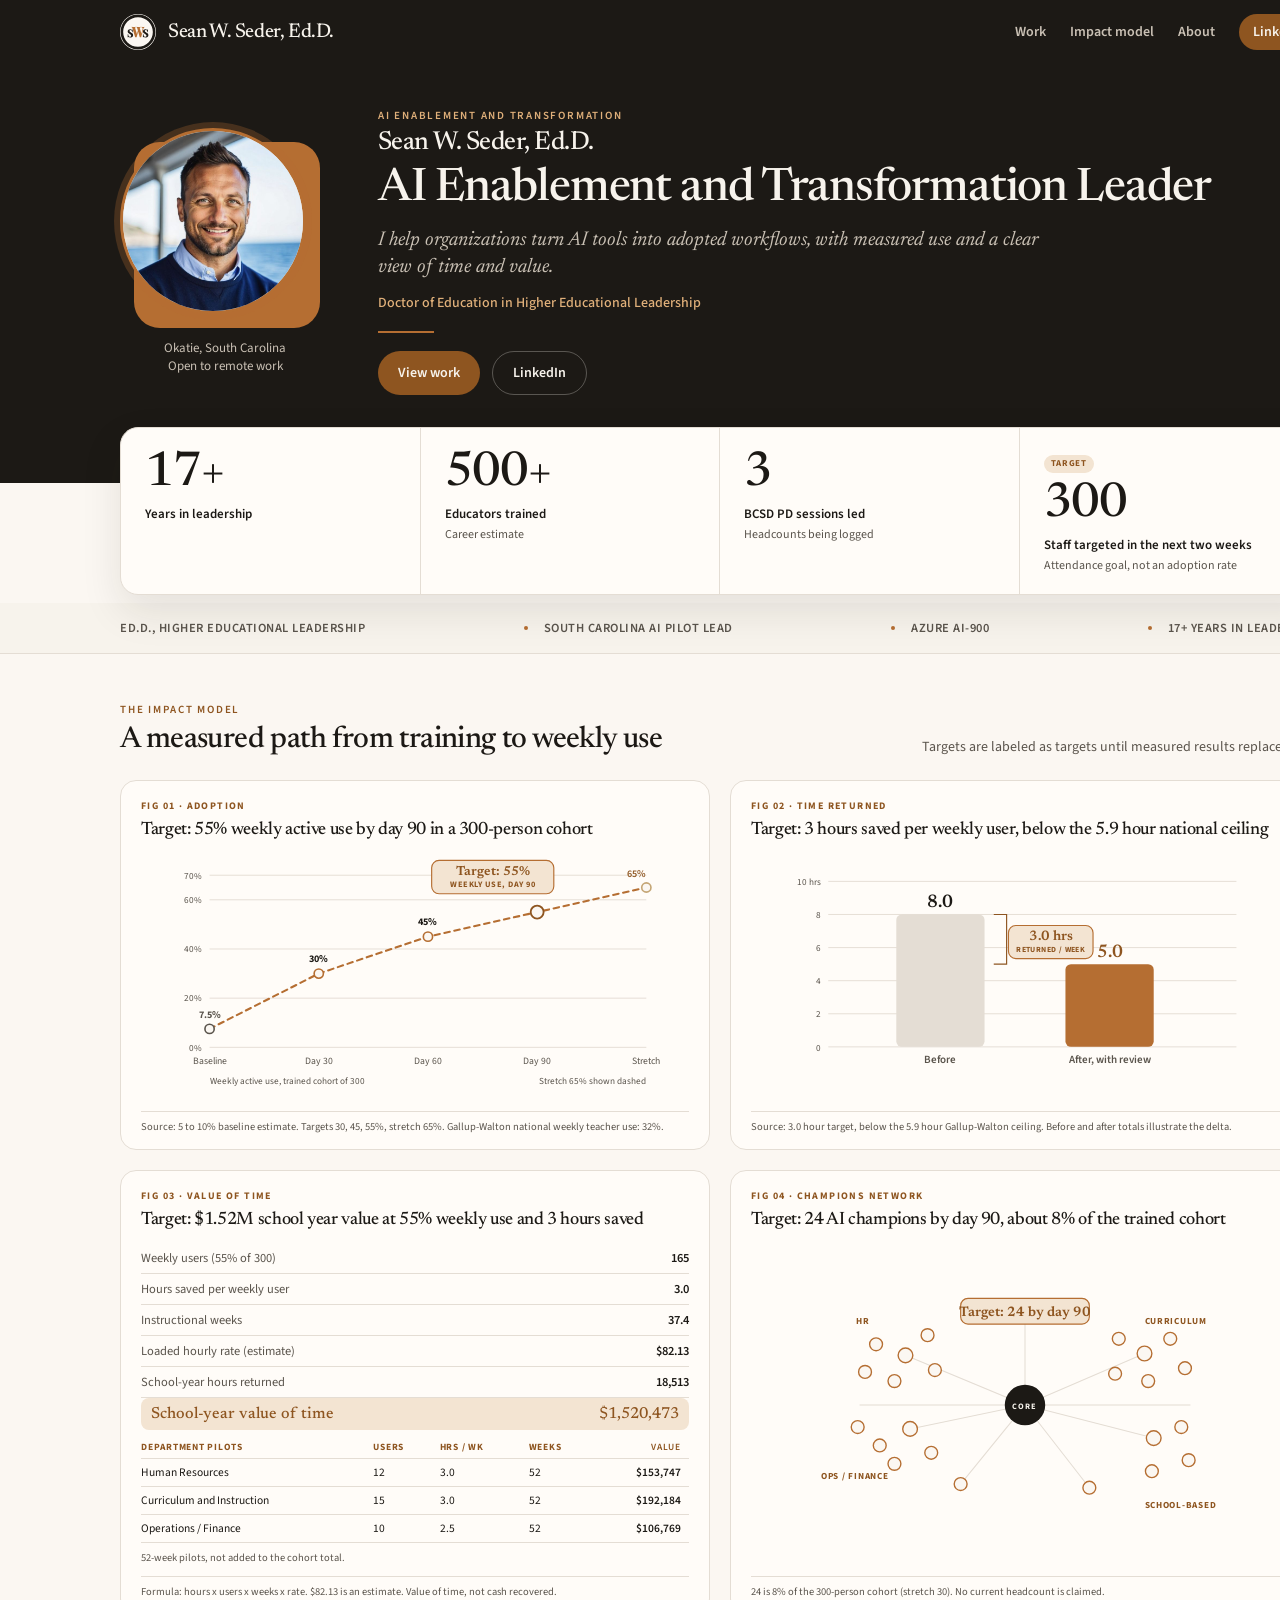
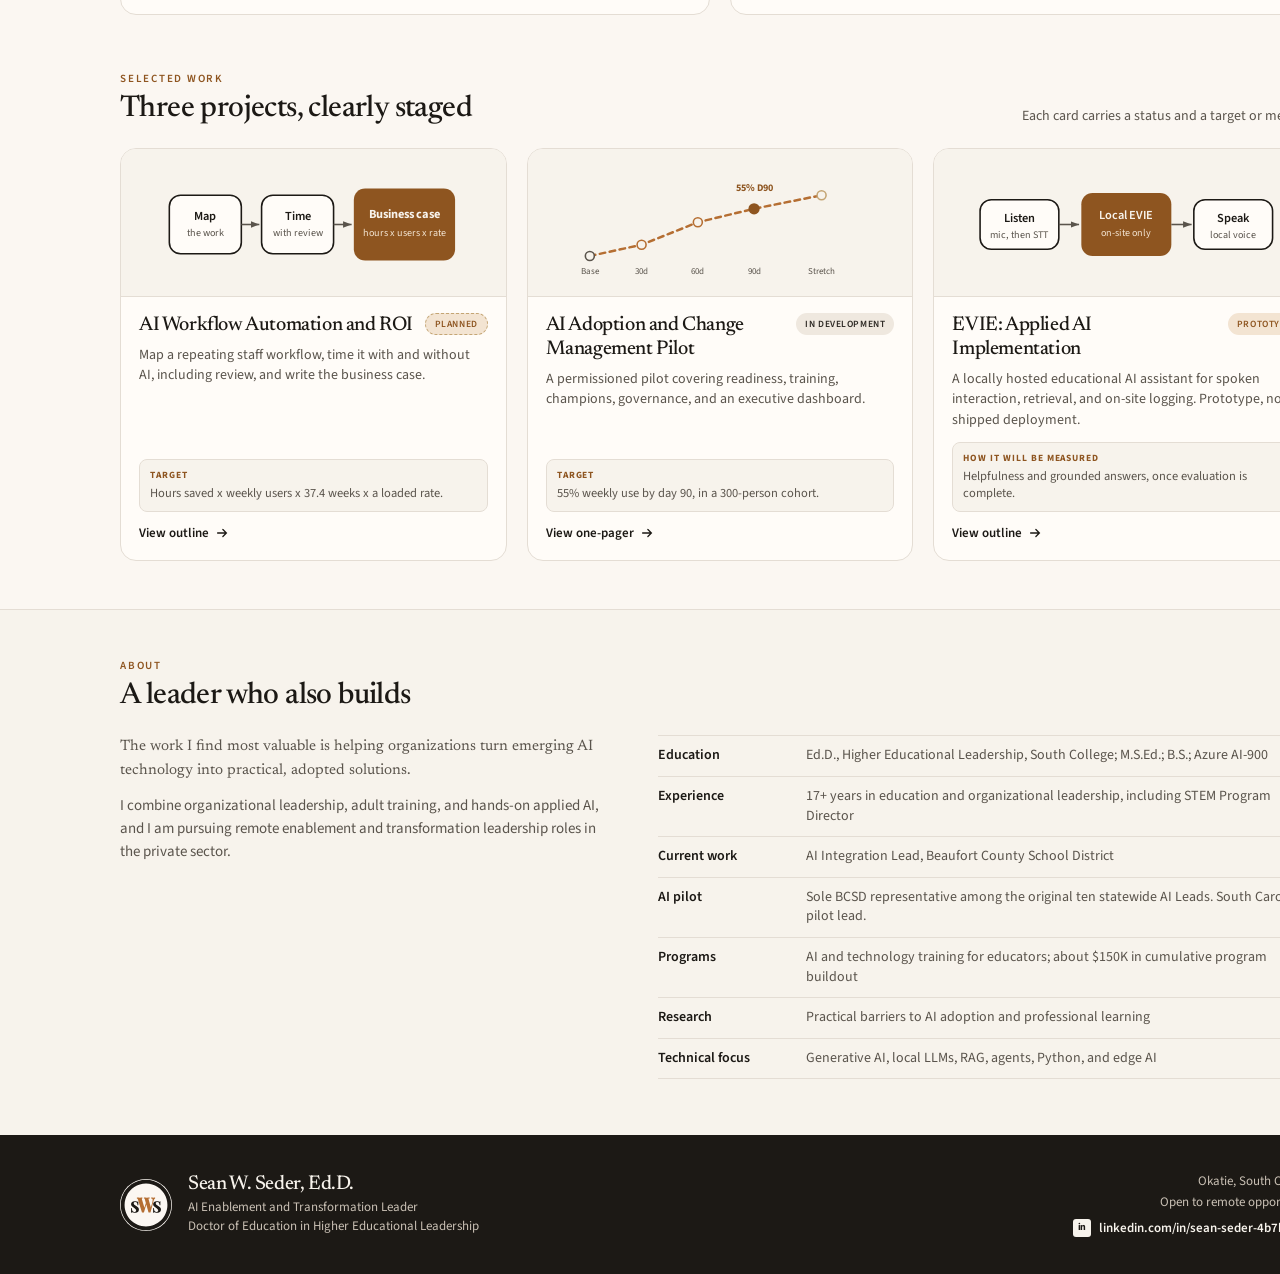
==== index.html @ a7c363ea "Portfolio preview" ====
<!DOCTYPE html>
<html lang="en">
<head>
<meta charset="utf-8">
<meta name="viewport" content="width=device-width, initial-scale=1">
<title>Sean W. Seder, Ed.D. | AI Enablement and Transformation Leader</title>
<link rel="preconnect" href="https://fonts.googleapis.com">
<link rel="preconnect" href="https://fonts.gstatic.com" crossorigin>
<link rel="stylesheet" href="https://fonts.googleapis.com/css2?family=Newsreader:ital,opsz,wght@0,6..72,200..800;1,6..72,200..800&family=Source+Sans+3:ital,wght@0,200..900;1,200..900&display=swap">
<link rel="icon" href="[data-uri]" type="image/svg+xml">
<link rel="icon" href="[data-uri]" sizes="32x32">
<link rel="apple-touch-icon" href="[data-uri]">
<style>
/* Concept B v6 shared styles. Palette locked after color audit. No em dashes in any copy. */
:root {
  --charcoal: #1C1915;
  --charcoal-800: #2C2823;
  --stone-600: #5A544C;
  --stone-400: #8A8176; /* decorative only; not for text */
  --stone-200: #E4DDD4;
  --stone-100: #EFE8DF;
  --stone-on-dark: #C9C0B4;
  --offwhite: #F7F3EC;
  --paper: #FBF7F2;
  --cream: #FFFCF8;
  --copper: #B56E32; /* accent only: rules, chart marks, fills without text */
  --copper-dark: #8E5520; /* copper text on light; button fill */
  --copper-deep: #7A481C; /* button hover, AA with off-white */
  --copper-light: #E0B07A; /* copper text on charcoal */
  --copper-soft: #F3E4D2;
  --copper-line: #C4A574; /* borders and strokes only */
  --focus: #8E5520;
  --shadow: 0 16px 40px rgba(28, 25, 21, 0.10);
  --shadow-soft: 0 8px 24px rgba(28, 25, 21, 0.06);
}
* { box-sizing: border-box; margin: 0; padding: 0; }
html { scroll-behavior: smooth; }
html, body { background: var(--paper); color: var(--charcoal); font-family: "Source Sans 3", sans-serif; }
a { color: inherit; text-decoration: none; }
a:focus-visible, button:focus-visible { outline: 2px solid var(--focus); outline-offset: 3px; }
img { display: block; max-width: 100%; }
button { font: inherit; background: none; border: 0; cursor: pointer; color: inherit; }
.skip { position: absolute; left: 16px; top: -40px; background: var(--charcoal); color: var(--paper); padding: 8px 12px; z-index: 20; }
.skip:focus { top: 8px; }

/* Signet mark: Interlock SWS with a copper W. Never SS. */
.mark {
  width: 36px; height: 36px; border-radius: 50%;
  background: var(--charcoal); color: var(--paper);
  display: inline-flex; align-items: center; justify-content: center;
  flex-shrink: 0;
  overflow: hidden;
}
.mark svg { width: 100%; height: 100%; display: block; }
.mark.lg { width: 52px; height: 52px; }
.mark.sm { width: 26px; height: 26px; }
.mark.invert { background: var(--paper); color: var(--charcoal); }

.wrap { width: 1200px; margin: 0 auto; }
.site-header {
  height: 64px; display: flex; align-items: center;
  background: var(--charcoal); color: var(--offwhite);
}
.site-header .wrap { display: flex; align-items: center; justify-content: space-between; }
.brand { display: flex; align-items: center; gap: 12px; }
.brand-name { font-family: Newsreader, serif; font-weight: 500; font-size: 20px; letter-spacing: -0.02em; line-height: 1; }
nav { display: flex; gap: 24px; align-items: center; font-size: 14px; font-weight: 600; color: var(--stone-on-dark); }
nav a:hover { color: var(--offwhite); }
nav a.nav-cta {
  background: var(--copper-dark); color: var(--offwhite);
  height: 36px; padding: 0 14px; border-radius: 999px;
  display: inline-flex; align-items: center;
}
nav a.nav-cta:hover { background: var(--copper-deep); color: var(--offwhite); }

.btn {
  display: inline-flex; align-items: center; justify-content: center;
  height: 44px; padding: 0 20px; border-radius: 999px;
  font-size: 14px; font-weight: 600;
}
.btn-primary { background: var(--copper-dark); color: var(--offwhite); }
.btn-primary:hover { background: var(--copper-deep); }
.btn-ghost { background: transparent; color: var(--offwhite); border: 1px solid rgba(247, 243, 236, 0.28); }
.btn-ghost-dark { background: transparent; color: var(--charcoal); border: 1px solid var(--stone-200); }

.tag {
  display: inline-flex; align-items: center; height: 22px; padding: 0 9px;
  border-radius: 100px; font-size: 9.5px; font-weight: 600;
  letter-spacing: 0.06em; text-transform: uppercase; white-space: nowrap; flex-shrink: 0;
}
.tag-proto { background: var(--copper-soft); color: var(--copper-dark); }
.tag-dev { background: var(--stone-100); color: var(--charcoal-800); }
.tag-planned { background: var(--copper-soft); color: var(--copper-dark); border: 1px dashed var(--copper-line); }

.kicker {
  font-size: 11px; letter-spacing: 0.16em; text-transform: uppercase;
  color: var(--copper-dark); font-weight: 600; margin-bottom: 6px;
}
.kicker.on-dark { color: var(--copper-light); }
h1, h2, .serif { font-family: Newsreader, serif; font-weight: 500; letter-spacing: -0.025em; }
.section-title { font-size: 30px; letter-spacing: -0.02em; line-height: 1.15; }
.section-head { display: flex; justify-content: space-between; align-items: flex-end; gap: 24px; margin-bottom: 22px; }
.section-note { font-size: 14px; color: var(--stone-600); max-width: 460px; line-height: 1.45; text-align: right; }

/* Hero */
.hero {
  background: var(--charcoal); color: var(--offwhite);
  padding: 44px 0 88px; position: relative;
}
.hero .wrap { display: grid; grid-template-columns: 210px 1fr; gap: 48px; align-items: center; }
.photo-wrap { position: relative; width: 200px; height: 200px; }
.photo-accent {
  position: absolute; width: 186px; height: 186px; border-radius: 26px;
  background: var(--copper); top: 14px; left: 14px; z-index: 0;
}
.photo {
  position: relative; z-index: 1; width: 186px; height: 186px; border-radius: 50%;
  overflow: hidden; border: 3px solid var(--copper);
  box-shadow: 0 0 0 6px rgba(181, 110, 50, 0.28);
  background: var(--stone-100);
}
.photo img { width: 100%; height: 100%; object-fit: cover; object-position: center 18%; }
.loc { font-size: 13px; color: var(--stone-on-dark); text-align: center; line-height: 1.35; margin-top: 12px; }
.hero-name { font-family: Newsreader, serif; font-weight: 500; font-size: 26px; letter-spacing: -0.02em; line-height: 1.1; margin-bottom: 8px; }
.hero h1 { font-size: 46px; line-height: 1.04; margin-bottom: 14px; font-variation-settings: "opsz" 48; color: var(--offwhite); }
.subline {
  font-family: Newsreader, serif; font-style: italic; font-weight: 400;
  font-size: 20px; line-height: 1.35; color: var(--stone-on-dark); max-width: 680px;
}
.degree { font-size: 14px; color: var(--copper-light); margin-top: 12px; font-weight: 500; }
.rule { width: 56px; height: 2px; background: var(--copper); margin: 18px 0 18px; }
.actions { display: flex; gap: 12px; flex-wrap: wrap; }

/* Metrics band */
.metrics-band { position: relative; z-index: 2; margin-top: -56px; padding-bottom: 8px; }
.metrics-card {
  background: var(--cream);
  border: 1px solid var(--stone-200);
  border-radius: 18px;
  box-shadow: var(--shadow);
  display: grid;
  grid-template-columns: repeat(4, 1fr);
  overflow: hidden;
}
.kpi {
  padding: 22px 24px 20px;
  border-right: 1px solid var(--stone-200);
  min-height: 132px;
}
.kpi:last-child { border-right: 0; }
.kpi-value {
  font-family: Newsreader, serif;
  font-weight: 500;
  font-size: 48px;
  letter-spacing: -0.03em;
  line-height: 1;
  color: var(--charcoal);
  font-variant-numeric: tabular-nums;
  font-feature-settings: "tnum";
}
.kpi-value .unit { font-size: 24px; letter-spacing: -0.02em; }
.kpi-label { font-size: 13px; font-weight: 600; line-height: 1.3; margin-top: 8px; color: var(--charcoal); }
.kpi-sub { font-size: 12px; color: var(--stone-600); line-height: 1.35; margin-top: 4px; }
.kpi-flag {
  display: inline-flex; align-items: center; height: 18px; padding: 0 7px;
  border-radius: 100px; font-size: 9px; font-weight: 700; letter-spacing: 0.08em;
  text-transform: uppercase; background: var(--copper-soft); color: var(--copper-dark);
  margin-bottom: 8px;
}

/* Credibility strip */
.creds {
  border-bottom: 1px solid var(--stone-200);
  background: var(--offwhite);
}
.creds .wrap {
  display: flex; align-items: center; justify-content: space-between;
  padding: 16px 0; gap: 16px;
}
.cred-item {
  font-size: 12.5px; font-weight: 600; letter-spacing: 0.04em;
  text-transform: uppercase; color: var(--stone-600);
  display: flex; align-items: center; gap: 16px;
}
.cred-item + .cred-item::before {
  content: ""; width: 4px; height: 4px; border-radius: 50%; background: var(--copper);
  display: inline-block;
}

/* Impact exhibits */
section.impact { padding: 48px 0 20px; }
.exhibits { display: grid; grid-template-columns: 1fr 1fr; gap: 20px; }
.exhibit {
  background: var(--cream);
  border: 1px solid var(--stone-200);
  border-radius: 16px;
  padding: 18px 20px 14px;
  min-height: 340px;
  display: flex; flex-direction: column;
}
.exhibit-kicker {
  font-size: 10px; letter-spacing: 0.14em; text-transform: uppercase;
  color: var(--copper-dark); font-weight: 700; margin-bottom: 6px;
}
.exhibit-title {
  font-family: Newsreader, serif; font-weight: 500; font-size: 18px;
  letter-spacing: -0.02em; line-height: 1.25; margin-bottom: 12px;
}
.exhibit-viz { flex: 1; display: flex; align-items: center; justify-content: center; }
.exhibit-source {
  font-size: 10.5px; color: var(--stone-600); line-height: 1.4;
  margin-top: 10px; padding-top: 8px; border-top: 1px solid var(--stone-200);
}

/* Project cards */
section.work { padding: 36px 0 48px; }
.cards { display: grid; grid-template-columns: repeat(3, 1fr); gap: 20px; }
.card {
  background: var(--cream); border: 1px solid var(--stone-200); border-radius: 16px;
  overflow: hidden; display: flex; flex-direction: column;
}
.card-visual {
  height: 148px; background: var(--offwhite); border-bottom: 1px solid var(--stone-200);
  display: flex; align-items: center; padding: 8px 10px 4px;
}
.card-body { padding: 16px 18px 18px; display: flex; flex-direction: column; flex: 1; }
.card-top { display: flex; justify-content: space-between; align-items: flex-start; gap: 10px; margin-bottom: 8px; }
.card h3 { font-family: Newsreader, serif; font-weight: 500; font-size: 20px; letter-spacing: -0.02em; line-height: 1.2; }
.card-desc { font-size: 14px; line-height: 1.45; color: var(--stone-600); margin-bottom: 12px; }
.card-measure {
  background: var(--offwhite); border: 1px solid var(--stone-200); border-radius: 8px;
  padding: 8px 10px; margin-top: auto;
}
.card-measure .ml {
  font-size: 9.5px; letter-spacing: 0.1em; text-transform: uppercase;
  color: var(--copper-dark); font-weight: 700; margin-bottom: 3px;
}
.card-measure p { font-size: 12.5px; line-height: 1.4; color: var(--stone-600); }
.card-link { margin-top: 12px; font-size: 13px; font-weight: 600; color: var(--charcoal); display: inline-flex; align-items: center; gap: 6px; }
.card-link svg { width: 14px; height: 14px; }

/* About */
section.about { padding: 48px 0 56px; background: var(--offwhite); border-top: 1px solid var(--stone-200); }
.about-grid { display: grid; grid-template-columns: 0.85fr 1.15fr; gap: 48px; margin-top: 22px; }
.about-lead { font-family: Newsreader, serif; font-size: 22px; line-height: 1.35; margin-bottom: 12px; }
.about-grid p { font-size: 15px; line-height: 1.55; color: var(--stone-600); }
.fact-list { list-style: none; }
.fact-list li {
  display: flex; gap: 16px; padding: 10px 0;
  border-bottom: 1px solid var(--stone-200); font-size: 14px; line-height: 1.4;
}
.fact-list li:first-child { border-top: 1px solid var(--stone-200); }
.fact-list strong { flex: 0 0 132px; font-weight: 600; }
.fact-list span { color: var(--stone-600); }

/* Footer */
.site-footer {
  background: var(--charcoal); color: var(--offwhite);
  padding: 36px 0;
}
.site-footer .wrap { display: flex; justify-content: space-between; align-items: center; gap: 24px; }
.f-left { display: flex; align-items: center; gap: 16px; }
.f-brand { font-family: Newsreader, serif; font-size: 20px; font-weight: 500; letter-spacing: -0.02em; }
.f-sub { font-size: 13px; color: var(--stone-on-dark); margin-top: 4px; line-height: 1.4; }
.f-meta { font-size: 13px; color: var(--stone-on-dark); text-align: right; line-height: 1.55; }
.li-link { color: var(--offwhite); font-weight: 600; display: inline-flex; align-items: center; gap: 8px; margin-top: 6px; }
.in-mark {
  display: inline-flex; align-items: center; justify-content: center;
  width: 18px; height: 18px; border-radius: 3px; background: var(--offwhite); color: var(--charcoal);
  font-size: 10px; font-weight: 700; letter-spacing: -0.04em;
}

/* Chart helpers */
.callout {
  fill: var(--copper-soft); stroke: var(--copper); stroke-width: 1.25;
}
.callout-text { font-family: "Source Sans 3", sans-serif; font-weight: 700; fill: var(--copper-dark); }
.source-muted { fill: var(--stone-600); font-family: "Source Sans 3", sans-serif; }

.roi-table { width: 100%; border-collapse: collapse; font-size: 12.5px; }
.roi-table th, .roi-table td { text-align: left; padding: 6px 0; border-bottom: 1px solid var(--stone-200); vertical-align: top; }
.roi-table th { font-weight: 500; color: var(--stone-600); font-weight: 400; }
.roi-table td { text-align: right; font-variant-numeric: tabular-nums; font-weight: 600; white-space: nowrap; padding-left: 12px; }
.roi-table tr.total th, .roi-table tr.total td {
  border-bottom: 0; background: var(--copper-soft); font-family: Newsreader, serif;
  font-size: 16px; font-weight: 500; color: var(--copper-dark);
  padding: 8px 10px; 
}
.roi-table tr.total { }
.roi-table tr.total th { border-radius: 8px 0 0 8px; }
.roi-table tr.total td { border-radius: 0 8px 8px 0; }
.roi-sub { width: 100%; border-collapse: collapse; font-size: 11.5px; margin-top: 10px; }
.roi-sub th { font-size: 9.5px; letter-spacing: 0.08em; text-transform: uppercase; color: var(--copper-dark); font-weight: 700; text-align: left; padding: 0 8px 4px 0; border-bottom: 1px solid var(--stone-200); }
.roi-sub td { padding: 5px 8px 5px 0; border-bottom: 1px solid var(--stone-200); color: var(--charcoal); }
.roi-sub td:last-child, .roi-sub th:last-child { text-align: right; font-variant-numeric: tabular-nums; font-weight: 600; }

.depts-note { font-size: 10.5px; color: var(--stone-600); margin-top: 8px; line-height: 1.4; }

/* Share build: print faithfully, including backgrounds. */
html, body { width: 1440px; }
* { -webkit-print-color-adjust: exact; print-color-adjust: exact; }

</style>
</head>
<body>
<a class="skip" href="#work">Skip to work</a>
<div class="ribbon-host">
  <header class="site-header">
    <div class="wrap">
      <div class="brand">
        <div class="mark invert" aria-hidden="true"><svg xmlns="http://www.w3.org/2000/svg" viewBox="0 0 100 100" fill="none" role="img" aria-hidden="true"><path d="M98.5999984741211 50.0C98.5999984741211 76.8410415649414 76.8410415649414 98.5999984741211 50.0 98.5999984741211C23.158960342407227 98.5999984741211 1.399999976158142 76.8410415649414 1.399999976158142 50.0C1.399999976158142 23.158960342407227 23.158960342407227 1.399999976158142 50.0 1.399999976158142C76.8410415649414 1.399999976158142 98.5999984741211 23.158960342407227 98.5999984741211 50.0ZM91.19999694824219 50.0C91.19999694824219 27.245868682861328 72.75413513183594 8.800000190734863 50.0 8.800000190734863C27.245868682861328 8.800000190734863 8.800000190734863 27.245868682861328 8.800000190734863 50.0C8.800000190734863 72.75413513183594 27.245868682861328 91.19999694824219 50.0 91.19999694824219C72.75413513183594 91.19999694824219 91.19999694824219 72.75413513183594 91.19999694824219 50.0ZM70.76841735839844 42.551513671875Q72.58222961425781 42.551513671875 73.59697723388672 42.94472885131836Q74.57281494140625 43.32286834716797 75.2811508178711 43.7540283203125Q75.61027526855469 43.94593048095703 75.81311798095703 44.04059600830078Q75.9481430053711 44.103607177734375 76.05963134765625 44.103607177734375Q76.0682601928711 44.103607177734375 76.09251403808594 44.04433059692383Q76.20433807373047 43.770965576171875 76.28523254394531 43.177764892578125Q76.33535766601562 42.8101921081543 76.70632934570312 42.8101921081543H77.38243103027344Q77.80743408203125 42.8101921081543 77.80743408203125 43.235191345214844Q77.80743408203125 43.24683380126953 77.80679321289062 43.258453369140625L77.73330688476562 44.59889221191406Q77.68971252441406 45.360389709472656 77.67512512207031 46.61475372314453Q77.66046142578125 47.87646484375 77.66046142578125 49.93739318847656Q77.66046142578125 50.362396240234375 77.23545837402344 50.362396240234375H76.55935668945312Q76.16265869140625 50.362396240234375 76.13536071777344 49.966636657714844Q76.03428649902344 48.50101089477539 75.46971130371094 47.13029479980469Q74.91708374023438 45.78858947753906 73.92571258544922 44.92558288574219Q72.97863006591797 44.10112380981445 71.56208801269531 44.10112380981445Q70.32208251953125 44.10112380981445 69.52496337890625 44.79604721069336Q68.7535400390625 45.46858215332031 68.7535400390625 46.680389404296875Q68.7535400390625 47.72629928588867 69.26271057128906 48.441680908203125Q69.80868530273438 49.20877456665039 70.88134765625 49.96659851074219Q72.00920104980469 50.76342010498047 73.64561462402344 51.8660888671875Q75.06524658203125 52.798614501953125 76.2024917602539 53.729896545410156Q77.3814468383789 54.695343017578125 78.08430480957031 55.89580535888672Q78.80689239501953 57.12995147705078 78.80689239501953 58.850223541259766Q78.80689239501953 60.93198776245117 77.71310424804688 62.31768035888672Q76.63761901855469 63.68016815185547 74.86935424804688 64.34796905517578Q73.13887023925781 65.00151062011719 71.09178161621094 65.00151062011719Q69.2015380859375 65.00151062011719 68.05835723876953 64.62771606445312Q66.94840240478516 64.26478576660156 66.16667175292969 63.86780548095703Q66.14830017089844 63.858482360839844 66.13092803955078 63.8474235534668Q65.58863067626953 63.50232696533203 65.3596420288086 63.50232696533203Q65.35101318359375 63.50232696533203 65.32676696777344 63.56159591674805Q65.21493530273438 63.8349609375 65.13404083251953 64.42816162109375Q65.08391571044922 64.79573822021484 64.71293640136719 64.79573822021484H64.03683471679688Q63.61183547973633 64.79573822021484 63.61183547973633 64.37074279785156Q63.61183547973633 64.35306549072266 63.613304138183594 64.33544921875Q63.6708984375 63.64430236816406 63.68537521362305 62.71502685546875L63.714752197265625 60.26202392578125Q63.72941970825195 58.75400161743164 63.72941970825195 56.433921813964844Q63.72941970825195 56.0089225769043 64.1544189453125 56.0089225769043H64.83052062988281Q65.23054504394531 56.0089225769043 65.25474548339844 56.40821075439453Q65.36907958984375 58.29473876953125 65.89643859863281 59.93096923828125Q66.40559387207031 61.51072311401367 67.45381164550781 62.466373443603516Q68.46387481689453 63.387229919433594 70.1805419921875 63.387229919433594Q71.13104248046875 63.387229919433594 71.86294555664062 63.062232971191406Q72.5640869140625 62.750892639160156 72.98359680175781 62.11909484863281Q73.400634765625 61.49103927612305 73.400634765625 60.51987838745117Q73.400634765625 59.41763687133789 72.89959716796875 58.60607147216797Q72.37324523925781 57.753482818603516 71.44477844238281 57.00239944458008Q70.47979736328125 56.22177505493164 69.19027709960938 55.41221618652344Q67.78919982910156 54.49415588378906 66.57206726074219 53.56794738769531Q65.30380249023438 52.60283660888672 64.54208374023438 51.36543273925781Q63.75881576538086 50.093017578125 63.75881576538086 48.34416580200195Q63.75881576538086 48.06999969482422 63.77788543701172 47.80901336669922L64.32170867919922 45.754058837890625Q64.51634216308594 45.373504638671875 64.77826690673828 45.039466857910156Q65.78044128417969 43.761375427246094 67.40247344970703 43.149166107177734Q68.9859390258789 42.551513671875 70.76841735839844 42.551513671875ZM28.349693298339844 42.551513671875Q30.163497924804688 42.551513671875 31.17824935913086 42.94472885131836Q32.154090881347656 43.32286834716797 32.862422943115234 43.7540283203125Q33.19154357910156 43.94593048095703 33.39439010620117 44.04059600830078Q33.529415130615234 44.103607177734375 33.640899658203125 44.103607177734375Q33.649532318115234 44.103607177734375 33.67378234863281 44.04433059692383Q33.785614013671875 43.77096176147461 33.86650466918945 43.17776870727539Q33.9166259765625 42.8101921081543 34.28760528564453 42.8101921081543H34.73932647705078L35.31243896484375 44.636966705322266Q35.27062225341797 45.391502380371094 35.25640106201172 46.61475372314453Q35.241729736328125 47.876304626464844 35.241729736328125 49.93739318847656Q35.241729736328125 50.362396240234375 34.81673049926758 50.362396240234375H34.140628814697266Q33.743927001953125 50.362396240234375 33.716636657714844 49.966636657714844Q33.61555480957031 48.501007080078125 33.05097961425781 47.13029479980469Q32.498348236083984 45.7885856628418 31.50698471069336 44.92558288574219Q30.559898376464844 44.10112380981445 29.143356323242188 44.10112380981445Q27.903358459472656 44.10112380981445 27.106243133544922 44.79604721069336Q26.334808349609375 45.46858215332031 26.334808349609375 46.680389404296875Q26.334808349609375 47.72629928588867 26.843978881835938 48.441680908203125Q27.389955520629883 49.208778381347656 28.462614059448242 49.96659851074219Q29.590499877929688 50.7634391784668 31.226882934570312 51.8660888671875Q32.646507263183594 52.798606872558594 33.78376007080078 53.72990036010742Q34.96271896362305 54.69534683227539 35.66558074951172 55.89580535888672Q36.38816452026367 57.12995147705078 36.38816452026367 58.850223541259766Q36.38816452026367 60.93198776245117 35.29437255859375 62.31768035888672Q34.218894958496094 63.68016815185547 32.45063018798828 64.34796905517578Q30.720144271850586 65.00151062011719 28.673059463500977 65.00151062011719Q26.782814025878906 65.00151062011719 25.639633178710938 64.62771606445312Q24.529678344726562 64.26478576660156 23.747940063476562 63.8678092956543Q23.729576110839844 63.858482360839844 23.712200164794922 63.8474235534668Q23.169904708862305 63.50232696533203 22.940916061401367 63.50232696533203Q22.932283401489258 63.50232696533203 22.908035278320312 63.56159973144531Q22.796201705932617 63.83496856689453 22.715312957763672 64.42816162109375Q22.66518783569336 64.79573822021484 22.294208526611328 64.79573822021484H21.618106842041016Q21.19310760498047 64.79573822021484 21.19310760498047 64.37074279785156Q21.19310760498047 64.35306549072266 21.1945743560791 64.33544921875Q21.252174377441406 63.644264221191406 21.266647338867188 62.71502685546875L21.296022415161133 60.26202392578125Q21.31068992614746 58.754112243652344 21.31068992614746 56.433921813964844Q21.31068992614746 56.0089225769043 21.735689163208008 56.0089225769043H22.411792755126953Q22.81181526184082 56.0089225769043 22.836013793945312 56.40821075439453Q22.950349807739258 58.29474639892578 23.477706909179688 59.930973052978516Q23.986862182617188 61.51072311401367 25.03508758544922 62.466373443603516Q26.04514503479004 63.387229919433594 27.76181983947754 63.387229919433594Q28.712310791015625 63.387229919433594 29.444211959838867 63.062232971191406Q30.145362854003906 62.75088882446289 30.56487274169922 62.11909866333008Q30.981901168823242 61.49103927612305 30.981901168823242 60.51987838745117Q30.981901168823242 59.41763687133789 30.480867385864258 58.6060676574707Q29.95450782775879 57.75347900390625 29.02604866027832 57.00239944458008Q28.061063766479492 56.221771240234375 26.771556854248047 55.41221618652344Q25.370471954345703 54.49415588378906 24.153335571289062 53.56794738769531Q22.88507652282715 52.60283660888672 22.12335777282715 51.36543273925781Q21.340085983276367 50.093017578125 21.340085983276367 48.34416580200195Q21.340085983276367 46.339599609375 22.359540939331055 45.039466857910156Q23.361713409423828 43.761375427246094 24.983741760253906 43.149166107177734Q26.567211151123047 42.551513671875 28.349693298339844 42.551513671875Z" fill="currentColor"/><path d="M67.61183166503906 36.12458038330078V36.91667938232422Q67.61183166503906 37.178680419921875 67.37775421142578 37.29637908935547Q66.71443939208984 37.629913330078125 65.9373779296875 38.70610046386719Q65.14567565917969 39.80255889892578 64.52549743652344 42.15010452270508L58.660247802734375 64.31330871582031Q58.568214416503906 64.66107177734375 58.210025787353516 64.62775421142578Q57.88027572631836 64.59707641601562 57.509681701660156 64.5816879272461Q57.13702392578125 64.56620788574219 56.75075149536133 64.56620788574219Q56.39173126220703 64.56620788574219 56.01906967163086 64.5816879272461Q55.648475646972656 64.59707641601562 55.3187255859375 64.62775421142578Q54.9668083190918 64.66048431396484 54.870460510253906 64.3204345703125L50.54510498046875 49.05509948730469L46.034217834472656 64.32498168945312Q45.93521499633789 64.66011810302734 45.58726501464844 64.62775421142578Q45.257511138916016 64.59707641601562 44.886924743652344 64.5816879272461Q44.5142707824707 64.56620788574219 44.127994537353516 64.56620788574219Q43.76896667480469 64.56620788574219 43.39630889892578 64.5816879272461Q43.025726318359375 64.59707641601562 42.69596862792969 64.62775421142578Q42.35392379760742 64.6595687866211 42.25109100341797 64.33179473876953L34.48533630371094 39.5786247253418Q34.07561111450195 38.26661682128906 33.58454895019531 37.804378509521484Q33.1208610534668 37.3679084777832 32.778953552246094 37.340301513671875Q32.38816452026367 37.308746337890625 32.38816452026367 36.91667938232422V36.12458038330078Q32.38816452026367 35.69957733154297 32.81316375732422 35.69957733154297Q32.82069396972656 35.69957733154297 32.82822036743164 35.69984436035156Q33.94349670410156 35.7393798828125 35.4638786315918 35.7789306640625Q36.980873107910156 35.81839370727539 38.36497497558594 35.81839370727539Q39.78118133544922 35.81839370727539 40.894264221191406 35.779052734375Q42.010257720947266 35.73960876464844 42.700504302978516 35.70026779174805Q43.12481689453125 35.676082611083984 43.14900207519531 36.10039520263672Q43.149688720703125 36.11247634887695 43.149688720703125 36.12458038330078V36.91667938232422Q43.149688720703125 37.27440643310547 42.797210693359375 37.335445404052734Q42.38232421875 37.40729522705078 42.24565124511719 37.72038650512695Q42.06175994873047 38.14164733886719 42.122406005859375 38.75617218017578Q42.190208435058594 39.4432258605957 42.384239196777344 40.12757873535156L46.922271728515625 55.23476791381836L49.70899200439453 46.104225158691406L47.70416259765625 39.02864456176758Q47.42938995361328 38.01344680786133 47.060890197753906 37.6857795715332Q46.70574951171875 37.369991302490234 46.29142761230469 37.340614318847656Q45.896484375 37.31261444091797 45.896484375 36.91667938232422V36.12458038330078Q45.896484375 35.69957733154297 46.32148361206055 35.69957733154297Q46.329505920410156 35.69957733154297 46.33751678466797 35.69988250732422Q47.38441848754883 35.739402770996094 48.819583892822266 35.77894973754883Q50.25110626220703 35.81839370727539 51.6961784362793 35.81839370727539Q53.23633575439453 35.81839370727539 54.59257888793945 35.778968811035156Q55.95089340209961 35.739479064941406 56.771202087402344 35.70006561279297Q57.19571304321289 35.67967224121094 57.21611022949219 36.10417938232422Q57.21659851074219 36.11437225341797 57.21659851074219 36.12458038330078V36.91667938232422Q57.21659851074219 37.32593536376953 56.80763244628906 37.34137725830078Q55.836124420166016 37.378055572509766 55.32521057128906 37.59345245361328Q54.96931457519531 37.743499755859375 54.914310455322266 38.188629150390625Q54.83982467651367 38.791465759277344 55.22446823120117 40.12578582763672L59.382503509521484 54.86640167236328L61.919532775878906 45.47142791748047Q62.78926467895508 42.27410888671875 62.753021240234375 40.461891174316406Q62.71884536743164 38.753089904785156 62.062286376953125 38.06059646606445Q61.41327667236328 37.376060485839844 60.212677001953125 37.34150314331055Q59.799903869628906 37.329620361328125 59.799903869628906 36.91667938232422V36.12458038330078Q59.799903869628906 35.69957733154297 60.22490310668945 35.69957733154297Q60.2324104309082 35.69957733154297 60.23991394042969 35.69984436035156L62.4810791015625 35.779052734375Q63.48263168334961 35.81839370727539 64.57780456542969 35.81839370727539Q65.28765869140625 35.81839370727539 65.96348571777344 35.77949142456055Q66.64727783203125 35.74012756347656 67.15399169921875 35.70085144042969Q67.57771301269531 35.66800308227539 67.61056518554688 36.091732025146484Q67.61183166503906 36.108131408691406 67.61183166503906 36.12458038330078Z" fill="#B56E32"/></svg></div>
        <div class="brand-name">Sean W. Seder, Ed.D.</div>
      </div>
      <nav aria-label="Primary">
        <a href="#work">Work</a>
        <a href="#impact">Impact model</a>
        <a href="#about">About</a>
        <a class="nav-cta" href="https://www.linkedin.com/in/sean-seder-4b7b10126">LinkedIn</a>
      </nav>
    </div>
  </header>

  <section class="hero">
    <div class="wrap">
      <div class="portrait">
        <div class="photo-wrap">
          <div class="photo-accent" aria-hidden="true"></div>
          <div class="photo">
            <img src="[data-uri]" width="186" height="186" alt="Portrait of Sean W. Seder, Ed.D.">
          </div>
        </div>
        <div class="loc">Okatie, South Carolina<br>Open to remote work</div>
      </div>
      <div>
        <div class="kicker on-dark">AI enablement and transformation</div>
        <div class="hero-name">Sean W. Seder, Ed.D.</div>
        <h1>AI Enablement and Transformation Leader</h1>
        <p class="subline">I help organizations turn AI tools into adopted workflows, with measured use and a clear view of time and value.</p>
        <div class="degree">Doctor of Education in Higher Educational Leadership</div>
        <div class="rule"></div>
        <div class="actions">
          <a class="btn btn-primary" href="#work">View work</a>
          <a class="btn btn-ghost" href="https://www.linkedin.com/in/sean-seder-4b7b10126">LinkedIn</a>
        </div>
      </div>
    </div>
  </section>

  <div class="metrics-band">
    <div class="wrap">
      <div class="metrics-card">
        <div class="kpi">
          
          <div>
            <div class="kpi-value" data-count="17" data-suffix="+">17+</div>
            <div class="kpi-label">Years in leadership</div>
          </div>
        </div>
        <div class="kpi">
          
          <div>
            <div class="kpi-value" data-count="500" data-prefix="" data-suffix="+">500+</div>
            <div class="kpi-label">Educators trained</div>
            <div class="kpi-sub">Career estimate</div>
          </div>
        </div>
        <div class="kpi">
          
          <div>
            <div class="kpi-value" data-count="3">3</div>
            <div class="kpi-label">BCSD PD sessions led</div>
            <div class="kpi-sub">Headcounts being logged</div>
          </div>
        </div>
        <div class="kpi">
          
          <div>
            <div class="kpi-flag">Target</div>
            <div class="kpi-value" data-count="300">300</div>
            <div class="kpi-label">Staff targeted in the next two weeks</div>
            <div class="kpi-sub">Attendance goal, not an adoption rate</div>
          </div>
        </div>
      </div>
    </div>
  </div>

  <div class="creds">
    <div class="wrap">
      <div class="cred-item">Ed.D., Higher Educational Leadership</div>
      <div class="cred-item">South Carolina AI pilot lead</div>
      <div class="cred-item">Azure AI-900</div>
      <div class="cred-item">17+ years in leadership</div>
    </div>
  </div>

  <section class="impact" id="impact">
    <div class="wrap">
      <div class="section-head">
        <div>
          <div class="kicker">The impact model</div>
          
          <h2 class="section-title">A measured path from training to weekly use</h2>
        </div>
        
        <p class="section-note">Targets are labeled as targets until measured results replace them.</p>
      </div>

      <div class="exhibits">
        <!-- Adoption curve -->
        <article class="exhibit">
          <div class="exhibit-kicker">Fig 01 · Adoption</div>
          
          <h3 class="exhibit-title">Target: 55% weekly active use by day 90 in a 300-person cohort</h3>
          <div class="exhibit-viz">
            <svg viewBox="0 0 540 268" width="100%" height="248" role="img" aria-labelledby="adTitle adDesc">
              <title id="adTitle">Adoption ladder from a 7.5 percent baseline estimate to a 55 percent day-90 target, with a 65 percent stretch</title>
              <desc id="adDesc">Line chart of weekly active use at baseline, day 30, day 60, day 90, and stretch.</desc>
              <g fill="none" stroke="#E4DDD4" stroke-width="1">
                <line x1="48" y1="210" x2="520" y2="210"/>
                <line x1="48" y1="156.86" x2="520" y2="156.86"/>
                <line x1="48" y1="103.71" x2="520" y2="103.71"/>
                <line x1="48" y1="50.57" x2="520" y2="50.57"/>
                <line x1="48" y1="24" x2="520" y2="24"/>
              </g>
              <g font-family="Source Sans 3, sans-serif" font-size="10" fill="#5A544C" text-anchor="end">
                <text x="40" y="214">0%</text>
                <text x="40" y="160">20%</text>
                <text x="40" y="107">40%</text>
                <text x="40" y="54">60%</text>
                <text x="40" y="28">70%</text>
              </g>
              <g font-family="Source Sans 3, sans-serif" font-size="10.5" fill="#5A544C" text-anchor="middle">
                <text x="48" y="228">Baseline</text>
                <text x="166" y="228">Day 30</text>
                <text x="284" y="228">Day 60</text>
                <text x="402" y="228">Day 90</text>
                <text x="520" y="228">Stretch</text>
              </g>
              
              <g>
                <path d="M48 190.07 L166 130.29 L284 90.43 L402 63.86 L520 37.29" stroke="#B56E32" stroke-width="2.25" fill="none" stroke-dasharray="6 5" stroke-linecap="round" stroke-linejoin="round"/>
                <circle cx="48" cy="190.07" r="5" fill="#FBF7F2" stroke="#5A544C" stroke-width="1.75"/>
                <circle cx="166" cy="130.29" r="5" fill="#FBF7F2" stroke="#B56E32" stroke-width="1.75"/>
                <circle cx="284" cy="90.43" r="5" fill="#FBF7F2" stroke="#B56E32" stroke-width="1.75"/>
                <circle cx="402" cy="63.86" r="7" fill="#FBF7F2" stroke="#8E5520" stroke-width="2"/>
                <circle cx="520" cy="37.29" r="5" fill="#FBF7F2" stroke="#C4A574" stroke-width="1.75"/>
                <text x="48" y="178" text-anchor="middle" font-family="Source Sans 3, sans-serif" font-size="11" font-weight="700" fill="#5A544C">7.5%</text>
                <text x="166" y="118" text-anchor="middle" font-family="Source Sans 3, sans-serif" font-size="11" font-weight="700" fill="#1C1915">30%</text>
                <text x="284" y="78" text-anchor="middle" font-family="Source Sans 3, sans-serif" font-size="11" font-weight="700" fill="#1C1915">45%</text>
                <text x="520" y="26" text-anchor="end" font-family="Source Sans 3, sans-serif" font-size="11" font-weight="600" fill="#8E5520">65%</text>
                <rect x="288" y="8" width="132" height="36" rx="8" fill="#F3E4D2" stroke="#B56E32" stroke-width="1.25"/>
                <text x="354" y="24" text-anchor="middle" font-family="Newsreader, serif" font-size="14" font-weight="600" fill="#8E5520">Target: 55%</text>
                <text x="354" y="37" text-anchor="middle" font-family="Source Sans 3, sans-serif" font-size="9" font-weight="700" fill="#8E5520" letter-spacing="0.06em">WEEKLY USE, DAY 90</text>
              </g>
              <text x="48" y="250" font-family="Source Sans 3, sans-serif" font-size="10" fill="#5A544C">Weekly active use, trained cohort of 300</text>
              <text x="520" y="250" text-anchor="end" font-family="Source Sans 3, sans-serif" font-size="10" fill="#5A544C">Stretch 65% shown dashed</text>
            </svg>
          </div>
          <p class="exhibit-source">Source: 5 to 10% baseline estimate. Targets 30, 45, 55%, stretch 65%. Gallup-Walton national weekly teacher use: 32%.</p>
        </article>

        <!-- Before / after -->
        <article class="exhibit">
          <div class="exhibit-kicker">Fig 02 · Time returned</div>
          
          <h3 class="exhibit-title">Target: 3 hours saved per weekly user, below the 5.9 hour national ceiling</h3>
          <div class="exhibit-viz">
            <svg viewBox="0 0 540 248" width="100%" height="228" role="img" aria-labelledby="baTitle">
              <title id="baTitle">Before and after hours on a recurring staff task bundle, with a 3 hour saving</title>
              <g fill="none" stroke="#E4DDD4" stroke-width="1">
                <line x1="56" y1="200" x2="500" y2="200"/>
                <line x1="56" y1="164" x2="500" y2="164"/>
                <line x1="56" y1="128" x2="500" y2="128"/>
                <line x1="56" y1="92" x2="500" y2="92"/>
                <line x1="56" y1="56" x2="500" y2="56"/>
                <line x1="56" y1="20" x2="500" y2="20"/>
              </g>
              <g font-family="Source Sans 3, sans-serif" font-size="10" fill="#5A544C" text-anchor="end">
                <text x="48" y="204">0</text>
                <text x="48" y="168">2</text>
                <text x="48" y="132">4</text>
                <text x="48" y="96">6</text>
                <text x="48" y="60">8</text>
                <text x="48" y="24">10 hrs</text>
              </g>
              <!-- Before 8.0 hrs: 18px per hour, y=200-144=56 -->
              <rect x="130" y="56" width="96" height="144" rx="6" fill="#E4DDD4"/>
              <text x="178" y="48" text-anchor="middle" font-family="Newsreader, serif" font-size="20" font-weight="600" fill="#1C1915">8.0</text>
              <text x="178" y="218" text-anchor="middle" font-family="Source Sans 3, sans-serif" font-size="12" font-weight="600" fill="#5A544C">Before</text>
              <!-- After 5.0 hrs: height 90, y=110 -->
              <rect x="314" y="110" width="96" height="90" rx="6" fill="#B56E32"/>
              <text x="362" y="102" text-anchor="middle" font-family="Newsreader, serif" font-size="20" font-weight="600" fill="#8E5520">5.0</text>
              <text x="362" y="218" text-anchor="middle" font-family="Source Sans 3, sans-serif" font-size="12" font-weight="600" fill="#5A544C">After, with review</text>
              <!-- Delta bracket -->
              <path d="M236 56 H250 V110 H236" fill="none" stroke="#8E5520" stroke-width="1.25"/>
              <rect x="252" y="68" width="92" height="36" rx="8" fill="#F3E4D2" stroke="#B56E32" stroke-width="1.25"/>
              <text x="298" y="84" text-anchor="middle" font-family="Newsreader, serif" font-size="15" font-weight="600" fill="#8E5520">3.0 hrs</text>
              <text x="298" y="97" text-anchor="middle" font-family="Source Sans 3, sans-serif" font-size="8.5" font-weight="700" fill="#8E5520" letter-spacing="0.05em">RETURNED / WEEK</text>
            </svg>
          </div>
          <p class="exhibit-source">Source: 3.0 hour target, below the 5.9 hour Gallup-Walton ceiling. Before and after totals illustrate the delta.</p>
        </article>

        <!-- ROI exhibit -->
        <article class="exhibit">
          <div class="exhibit-kicker">Fig 03 · Value of time</div>
          
          <h3 class="exhibit-title">Target: $1.52M school year value at 55% weekly use and 3 hours saved</h3>
          <div class="exhibit-viz" style="align-items:stretch;">
            <div style="width:100%;">
              <table class="roi-table">
                <tr><th>Weekly users (55% of 300)</th><td>165</td></tr>
                <tr><th>Hours saved per weekly user</th><td>3.0</td></tr>
                <tr><th>Instructional weeks</th><td>37.4</td></tr>
                <tr><th>Loaded hourly rate (estimate)</th><td>$82.13</td></tr>
                <tr><th>School-year hours returned</th><td>18,513</td></tr>
                <tr class="total"><th>School-year value of time</th><td>$1,520,473</td></tr>
              </table>
              <table class="roi-sub">
                <tr><th>Department pilots</th><th>Users</th><th>Hrs / wk</th><th>Weeks</th><th>Value</th></tr>
                <tr><td>Human Resources</td><td>12</td><td>3.0</td><td>52</td><td>$153,747</td></tr>
                <tr><td>Curriculum and Instruction</td><td>15</td><td>3.0</td><td>52</td><td>$192,184</td></tr>
                <tr><td>Operations / Finance</td><td>10</td><td>2.5</td><td>52</td><td>$106,769</td></tr>
              </table>
              <p class="depts-note">52-week pilots, not added to the cohort total.</p>
            </div>
          </div>
          <p class="exhibit-source">Formula: hours x users x weeks x rate. $82.13 is an estimate. Value of time, not cash recovered.</p>
        </article>

        <!-- Champions network -->
        <article class="exhibit">
          <div class="exhibit-kicker">Fig 04 · Champions network</div>
          
          <h3 class="exhibit-title">Target: 24 AI champions by day 90, about 8% of the trained cohort</h3>
          <div class="exhibit-viz">
            <svg viewBox="0 0 540 248" width="100%" height="228" role="img" aria-labelledby="chTitle">
              <title id="chTitle">Network diagram of 24 champions around a core enablement hub, grouped by department and schools</title>
              <!-- spokes -->
              <g stroke="#E4DDD4" stroke-width="1.15" fill="none">
                <path d="M270 124 L140 70"/>
                <path d="M270 124 L145 150"/>
                <path d="M270 124 L400 68"/>
                <path d="M270 124 L410 160"/>
                <path d="M270 124 L270 28"/>
                <path d="M270 124 L90 124"/>
                <path d="M270 124 L450 124"/>
                <path d="M270 124 L200 210"/>
                <path d="M270 124 L340 214"/>
              </g>
              <!-- clusters -->
              <g font-family="Source Sans 3, sans-serif" font-size="10" font-weight="700" letter-spacing="0.08em" fill="#8E5520">
                <text x="86" y="36">HR</text>
                <text x="400" y="36">CURRICULUM</text>
                <text x="48" y="204">OPS / FINANCE</text>
                <text x="400" y="236">SCHOOL-BASED</text>
              </g>
              <!-- 24 nodes: hub + 23. Positions chosen for even clusters. -->
              
              <g>
                <circle cx="270" cy="124" r="22" fill="#1C1915"/>
                <text x="270" y="128" text-anchor="middle" font-family="Source Sans 3, sans-serif" font-size="9" font-weight="700" fill="#F7F3EC" letter-spacing="0.12em">CORE</text>
                <g fill="#FBF7F2" stroke="#B56E32" stroke-width="1.5">
                  <circle cx="140" cy="70" r="8"/><circle cx="108" cy="58" r="7"/><circle cx="96" cy="88" r="7"/><circle cx="128" cy="98" r="7"/><circle cx="164" cy="48" r="7"/><circle cx="172" cy="86" r="7"/>
                  <circle cx="400" cy="68" r="8"/><circle cx="428" cy="52" r="7"/><circle cx="444" cy="84" r="7"/><circle cx="404" cy="98" r="7"/><circle cx="372" cy="52" r="7"/><circle cx="368" cy="90" r="7"/>
                  <circle cx="145" cy="150" r="8"/><circle cx="112" cy="168" r="7"/><circle cx="88" cy="148" r="7"/><circle cx="128" cy="188" r="7"/><circle cx="168" cy="176" r="7"/>
                  <circle cx="410" cy="160" r="8"/><circle cx="440" cy="148" r="7"/><circle cx="448" cy="184" r="7"/><circle cx="408" cy="196" r="7"/><circle cx="340" cy="214" r="7"/><circle cx="200" cy="210" r="7"/>
                </g>
                <rect x="200" y="8" width="140" height="28" rx="8" fill="#F3E4D2" stroke="#B56E32" stroke-width="1.25"/>
                <text x="270" y="27" text-anchor="middle" font-family="Newsreader, serif" font-size="15" font-weight="600" fill="#8E5520">Target: 24 by day 90</text>
              </g>
            </svg>
          </div>
          <p class="exhibit-source">24 is 8% of the 300-person cohort (stretch 30). No current headcount is claimed.</p>
        </article>
      </div>
    </div>
  </section>

  <section class="work" id="work">
    <div class="wrap">
      <div class="section-head">
        <div>
          <div class="kicker">Selected work</div>
          <h2 class="section-title">Three projects, clearly staged</h2>
        </div>
        <p class="section-note">Each card carries a status and a target or measure.</p>
      </div>
      <div class="cards">
        <article class="card">
          <div class="card-visual">
            <svg viewBox="0 0 280 120" width="100%" height="100%" fill="none" xmlns="http://www.w3.org/2000/svg" aria-hidden="true">
              <rect x="12" y="34" width="64" height="52" rx="10" fill="#FFFCF8" stroke="#1C1915" stroke-width="1.4"/>
              <text x="44" y="56" text-anchor="middle" font-family="Source Sans 3, sans-serif" font-size="11" font-weight="600" fill="#1C1915">Map</text>
              <text x="44" y="70" text-anchor="middle" font-family="Source Sans 3, sans-serif" font-size="9" fill="#5A544C">the work</text>
              <path d="M76 60h16" stroke="#5A544C" stroke-width="1.4" marker-end="url(#w1)"/>
              <rect x="94" y="34" width="64" height="52" rx="10" fill="#FFFCF8" stroke="#1C1915" stroke-width="1.4"/>
              <text x="126" y="56" text-anchor="middle" font-family="Source Sans 3, sans-serif" font-size="11" font-weight="600" fill="#1C1915">Time</text>
              <text x="126" y="70" text-anchor="middle" font-family="Source Sans 3, sans-serif" font-size="9" fill="#5A544C">with review</text>
              <path d="M158 60h16" stroke="#5A544C" stroke-width="1.4" marker-end="url(#w1)"/>
              <rect x="176" y="28" width="90" height="64" rx="10" fill="#8E5520"/>
              <text x="221" y="54" text-anchor="middle" font-family="Source Sans 3, sans-serif" font-size="11" font-weight="700" fill="#F7F3EC">Business case</text>
              <text x="221" y="70" text-anchor="middle" font-family="Source Sans 3, sans-serif" font-size="9" fill="#F3E4D2">hours x users x rate</text>
              <defs><marker id="w1" viewBox="0 0 10 10" refX="9" refY="5" markerWidth="6" markerHeight="6" orient="auto-start-reverse"><path d="M 0 1.6 L 9 5 L 0 8.4 z" fill="#5A544C"/></marker></defs>
            </svg>
          </div>
          <div class="card-body">
            <div class="card-top">
              <h3>AI Workflow Automation and ROI</h3>
              <span class="tag tag-planned">Planned</span>
            </div>
            <p class="card-desc">Map a repeating staff workflow, time it with and without AI, including review, and write the business case.</p>
            <div class="card-measure">
              <div class="ml">Target</div>
              
              <p>Hours saved x weekly users x 37.4 weeks x a loaded rate.</p>
              
            </div>
            <a class="card-link" href="#work">View outline
              <svg viewBox="0 0 16 16" fill="none" stroke="currentColor" stroke-width="1.5" stroke-linecap="round" aria-hidden="true"><path d="M3 8h10M9 4l4 4-4 4"/></svg>
            </a>
          </div>
        </article>

        <article class="card">
          <div class="card-visual">
            <svg viewBox="0 0 280 120" width="100%" height="100%" fill="none" xmlns="http://www.w3.org/2000/svg" aria-hidden="true">
              <path d="M24 88 L70 78 L120 58 L170 46 L230 34" stroke="#B56E32" stroke-width="2.2" stroke-linecap="round" stroke-dasharray="5 4"/>
              <circle cx="24" cy="88" r="4" fill="#F7F3EC" stroke="#5A544C" stroke-width="1.4"/>
              <circle cx="70" cy="78" r="4" fill="#F7F3EC" stroke="#B56E32" stroke-width="1.4"/>
              <circle cx="120" cy="58" r="4" fill="#F7F3EC" stroke="#B56E32" stroke-width="1.4"/>
              <circle cx="170" cy="46" r="5" fill="#8E5520"/>
              <circle cx="230" cy="34" r="4" fill="#F7F3EC" stroke="#C4A574" stroke-width="1.4"/>
              <text x="170" y="30" text-anchor="middle" font-family="Source Sans 3, sans-serif" font-size="9" font-weight="700" fill="#8E5520">55% D90</text>
              <text x="24" y="104" text-anchor="middle" font-family="Source Sans 3, sans-serif" font-size="8" fill="#5A544C">Base</text>
              <text x="70" y="104" text-anchor="middle" font-family="Source Sans 3, sans-serif" font-size="8" fill="#5A544C">30d</text>
              <text x="120" y="104" text-anchor="middle" font-family="Source Sans 3, sans-serif" font-size="8" fill="#5A544C">60d</text>
              <text x="170" y="104" text-anchor="middle" font-family="Source Sans 3, sans-serif" font-size="8" fill="#5A544C">90d</text>
              <text x="230" y="104" text-anchor="middle" font-family="Source Sans 3, sans-serif" font-size="8" fill="#5A544C">Stretch</text>
            </svg>
          </div>
          <div class="card-body">
            <div class="card-top">
              <h3>AI Adoption and Change Management Pilot</h3>
              <span class="tag tag-dev">In development</span>
            </div>
            <p class="card-desc">A permissioned pilot covering readiness, training, champions, governance, and an executive dashboard.</p>
            <div class="card-measure">
              <div class="ml">Target</div>
              
              <p>55% weekly use by day 90, in a 300-person cohort.</p>
              
            </div>
            <a class="card-link" href="#work">View one-pager
              <svg viewBox="0 0 16 16" fill="none" stroke="currentColor" stroke-width="1.5" stroke-linecap="round" aria-hidden="true"><path d="M3 8h10M9 4l4 4-4 4"/></svg>
            </a>
          </div>
        </article>

        <article class="card">
          <div class="card-visual">
            <svg viewBox="0 0 280 120" width="100%" height="100%" fill="none" xmlns="http://www.w3.org/2000/svg" aria-hidden="true">
              <rect x="10" y="38" width="70" height="44" rx="10" fill="#FFFCF8" stroke="#1C1915" stroke-width="1.4"/>
              <text x="45" y="58" text-anchor="middle" font-family="Source Sans 3, sans-serif" font-size="11" font-weight="600" fill="#1C1915">Listen</text>
              <text x="45" y="72" text-anchor="middle" font-family="Source Sans 3, sans-serif" font-size="9" fill="#5A544C">mic, then STT</text>
              <path d="M80 60h18" stroke="#5A544C" stroke-width="1.4" marker-end="url(#e1)"/>
              <rect x="100" y="32" width="80" height="56" rx="10" fill="#8E5520"/>
              <text x="140" y="55" text-anchor="middle" font-family="Source Sans 3, sans-serif" font-size="11" font-weight="600" fill="#F7F3EC">Local EVIE</text>
              <text x="140" y="70" text-anchor="middle" font-family="Source Sans 3, sans-serif" font-size="9" fill="#F3E4D2">on-site only</text>
              <path d="M180 60h18" stroke="#5A544C" stroke-width="1.4" marker-end="url(#e1)"/>
              <rect x="200" y="38" width="70" height="44" rx="10" fill="#FFFCF8" stroke="#1C1915" stroke-width="1.4"/>
              <text x="235" y="58" text-anchor="middle" font-family="Source Sans 3, sans-serif" font-size="11" font-weight="600" fill="#1C1915">Speak</text>
              <text x="235" y="72" text-anchor="middle" font-family="Source Sans 3, sans-serif" font-size="9" fill="#5A544C">local voice</text>
              <defs><marker id="e1" viewBox="0 0 10 10" refX="9" refY="5" markerWidth="6" markerHeight="6" orient="auto-start-reverse"><path d="M 0 1.6 L 9 5 L 0 8.4 z" fill="#5A544C"/></marker></defs>
            </svg>
          </div>
          <div class="card-body">
            <div class="card-top">
              <h3>EVIE: Applied AI Implementation</h3>
              <span class="tag tag-proto">Prototype</span>
            </div>
            <p class="card-desc">A locally hosted educational AI assistant for spoken interaction, retrieval, and on-site logging. Prototype, not a shipped deployment.</p>
            <div class="card-measure">
              <div class="ml">How it will be measured</div>
              <p>Helpfulness and grounded answers, once evaluation is complete.</p>
            </div>
            <a class="card-link" href="#">View outline
              <svg viewBox="0 0 16 16" fill="none" stroke="currentColor" stroke-width="1.5" stroke-linecap="round" aria-hidden="true"><path d="M3 8h10M9 4l4 4-4 4"/></svg>
            </a>
          </div>
        </article>
      </div>
    </div>
  </section>

  <section class="about" id="about">
    <div class="wrap">
      <div class="kicker">About</div>
      <h2 class="section-title">A leader who also builds</h2>
      <div class="about-grid">
        <div>
          <p class="about-lead">The work I find most valuable is helping organizations turn emerging AI technology into practical, adopted solutions.</p>
          <p>I combine organizational leadership, adult training, and hands-on applied AI, and I am pursuing remote enablement and transformation leadership roles in the private sector.</p>
        </div>
        <ul class="fact-list">
          <li><strong>Education</strong><span>Ed.D., Higher Educational Leadership, South College; M.S.Ed.; B.S.; Azure AI-900</span></li>
          <li><strong>Experience</strong><span>17+ years in education and organizational leadership, including STEM Program Director</span></li>
          <li><strong>Current work</strong><span>AI Integration Lead, Beaufort County School District</span></li>
          <li><strong>AI pilot</strong><span>Sole BCSD representative among the original ten statewide AI Leads. South Carolina AI pilot lead.</span></li>
          <li><strong>Programs</strong><span>AI and technology training for educators; about $150K in cumulative program buildout</span></li>
          <li><strong>Research</strong><span>Practical barriers to AI adoption and professional learning</span></li>
          <li><strong>Technical focus</strong><span>Generative AI, local LLMs, RAG, agents, Python, and edge AI</span></li>
        </ul>
      </div>
    </div>
  </section>

  <footer class="site-footer" id="contact">
    <div class="wrap">
      <div class="f-left">
        <div class="mark lg invert" aria-hidden="true"><svg xmlns="http://www.w3.org/2000/svg" viewBox="0 0 100 100" fill="none" role="img" aria-hidden="true"><path d="M98.5999984741211 50.0C98.5999984741211 76.8410415649414 76.8410415649414 98.5999984741211 50.0 98.5999984741211C23.158960342407227 98.5999984741211 1.399999976158142 76.8410415649414 1.399999976158142 50.0C1.399999976158142 23.158960342407227 23.158960342407227 1.399999976158142 50.0 1.399999976158142C76.8410415649414 1.399999976158142 98.5999984741211 23.158960342407227 98.5999984741211 50.0ZM91.19999694824219 50.0C91.19999694824219 27.245868682861328 72.75413513183594 8.800000190734863 50.0 8.800000190734863C27.245868682861328 8.800000190734863 8.800000190734863 27.245868682861328 8.800000190734863 50.0C8.800000190734863 72.75413513183594 27.245868682861328 91.19999694824219 50.0 91.19999694824219C72.75413513183594 91.19999694824219 91.19999694824219 72.75413513183594 91.19999694824219 50.0ZM70.76841735839844 42.551513671875Q72.58222961425781 42.551513671875 73.59697723388672 42.94472885131836Q74.57281494140625 43.32286834716797 75.2811508178711 43.7540283203125Q75.61027526855469 43.94593048095703 75.81311798095703 44.04059600830078Q75.9481430053711 44.103607177734375 76.05963134765625 44.103607177734375Q76.0682601928711 44.103607177734375 76.09251403808594 44.04433059692383Q76.20433807373047 43.770965576171875 76.28523254394531 43.177764892578125Q76.33535766601562 42.8101921081543 76.70632934570312 42.8101921081543H77.38243103027344Q77.80743408203125 42.8101921081543 77.80743408203125 43.235191345214844Q77.80743408203125 43.24683380126953 77.80679321289062 43.258453369140625L77.73330688476562 44.59889221191406Q77.68971252441406 45.360389709472656 77.67512512207031 46.61475372314453Q77.66046142578125 47.87646484375 77.66046142578125 49.93739318847656Q77.66046142578125 50.362396240234375 77.23545837402344 50.362396240234375H76.55935668945312Q76.16265869140625 50.362396240234375 76.13536071777344 49.966636657714844Q76.03428649902344 48.50101089477539 75.46971130371094 47.13029479980469Q74.91708374023438 45.78858947753906 73.92571258544922 44.92558288574219Q72.97863006591797 44.10112380981445 71.56208801269531 44.10112380981445Q70.32208251953125 44.10112380981445 69.52496337890625 44.79604721069336Q68.7535400390625 45.46858215332031 68.7535400390625 46.680389404296875Q68.7535400390625 47.72629928588867 69.26271057128906 48.441680908203125Q69.80868530273438 49.20877456665039 70.88134765625 49.96659851074219Q72.00920104980469 50.76342010498047 73.64561462402344 51.8660888671875Q75.06524658203125 52.798614501953125 76.2024917602539 53.729896545410156Q77.3814468383789 54.695343017578125 78.08430480957031 55.89580535888672Q78.80689239501953 57.12995147705078 78.80689239501953 58.850223541259766Q78.80689239501953 60.93198776245117 77.71310424804688 62.31768035888672Q76.63761901855469 63.68016815185547 74.86935424804688 64.34796905517578Q73.13887023925781 65.00151062011719 71.09178161621094 65.00151062011719Q69.2015380859375 65.00151062011719 68.05835723876953 64.62771606445312Q66.94840240478516 64.26478576660156 66.16667175292969 63.86780548095703Q66.14830017089844 63.858482360839844 66.13092803955078 63.8474235534668Q65.58863067626953 63.50232696533203 65.3596420288086 63.50232696533203Q65.35101318359375 63.50232696533203 65.32676696777344 63.56159591674805Q65.21493530273438 63.8349609375 65.13404083251953 64.42816162109375Q65.08391571044922 64.79573822021484 64.71293640136719 64.79573822021484H64.03683471679688Q63.61183547973633 64.79573822021484 63.61183547973633 64.37074279785156Q63.61183547973633 64.35306549072266 63.613304138183594 64.33544921875Q63.6708984375 63.64430236816406 63.68537521362305 62.71502685546875L63.714752197265625 60.26202392578125Q63.72941970825195 58.75400161743164 63.72941970825195 56.433921813964844Q63.72941970825195 56.0089225769043 64.1544189453125 56.0089225769043H64.83052062988281Q65.23054504394531 56.0089225769043 65.25474548339844 56.40821075439453Q65.36907958984375 58.29473876953125 65.89643859863281 59.93096923828125Q66.40559387207031 61.51072311401367 67.45381164550781 62.466373443603516Q68.46387481689453 63.387229919433594 70.1805419921875 63.387229919433594Q71.13104248046875 63.387229919433594 71.86294555664062 63.062232971191406Q72.5640869140625 62.750892639160156 72.98359680175781 62.11909484863281Q73.400634765625 61.49103927612305 73.400634765625 60.51987838745117Q73.400634765625 59.41763687133789 72.89959716796875 58.60607147216797Q72.37324523925781 57.753482818603516 71.44477844238281 57.00239944458008Q70.47979736328125 56.22177505493164 69.19027709960938 55.41221618652344Q67.78919982910156 54.49415588378906 66.57206726074219 53.56794738769531Q65.30380249023438 52.60283660888672 64.54208374023438 51.36543273925781Q63.75881576538086 50.093017578125 63.75881576538086 48.34416580200195Q63.75881576538086 48.06999969482422 63.77788543701172 47.80901336669922L64.32170867919922 45.754058837890625Q64.51634216308594 45.373504638671875 64.77826690673828 45.039466857910156Q65.78044128417969 43.761375427246094 67.40247344970703 43.149166107177734Q68.9859390258789 42.551513671875 70.76841735839844 42.551513671875ZM28.349693298339844 42.551513671875Q30.163497924804688 42.551513671875 31.17824935913086 42.94472885131836Q32.154090881347656 43.32286834716797 32.862422943115234 43.7540283203125Q33.19154357910156 43.94593048095703 33.39439010620117 44.04059600830078Q33.529415130615234 44.103607177734375 33.640899658203125 44.103607177734375Q33.649532318115234 44.103607177734375 33.67378234863281 44.04433059692383Q33.785614013671875 43.77096176147461 33.86650466918945 43.17776870727539Q33.9166259765625 42.8101921081543 34.28760528564453 42.8101921081543H34.73932647705078L35.31243896484375 44.636966705322266Q35.27062225341797 45.391502380371094 35.25640106201172 46.61475372314453Q35.241729736328125 47.876304626464844 35.241729736328125 49.93739318847656Q35.241729736328125 50.362396240234375 34.81673049926758 50.362396240234375H34.140628814697266Q33.743927001953125 50.362396240234375 33.716636657714844 49.966636657714844Q33.61555480957031 48.501007080078125 33.05097961425781 47.13029479980469Q32.498348236083984 45.7885856628418 31.50698471069336 44.92558288574219Q30.559898376464844 44.10112380981445 29.143356323242188 44.10112380981445Q27.903358459472656 44.10112380981445 27.106243133544922 44.79604721069336Q26.334808349609375 45.46858215332031 26.334808349609375 46.680389404296875Q26.334808349609375 47.72629928588867 26.843978881835938 48.441680908203125Q27.389955520629883 49.208778381347656 28.462614059448242 49.96659851074219Q29.590499877929688 50.7634391784668 31.226882934570312 51.8660888671875Q32.646507263183594 52.798606872558594 33.78376007080078 53.72990036010742Q34.96271896362305 54.69534683227539 35.66558074951172 55.89580535888672Q36.38816452026367 57.12995147705078 36.38816452026367 58.850223541259766Q36.38816452026367 60.93198776245117 35.29437255859375 62.31768035888672Q34.218894958496094 63.68016815185547 32.45063018798828 64.34796905517578Q30.720144271850586 65.00151062011719 28.673059463500977 65.00151062011719Q26.782814025878906 65.00151062011719 25.639633178710938 64.62771606445312Q24.529678344726562 64.26478576660156 23.747940063476562 63.8678092956543Q23.729576110839844 63.858482360839844 23.712200164794922 63.8474235534668Q23.169904708862305 63.50232696533203 22.940916061401367 63.50232696533203Q22.932283401489258 63.50232696533203 22.908035278320312 63.56159973144531Q22.796201705932617 63.83496856689453 22.715312957763672 64.42816162109375Q22.66518783569336 64.79573822021484 22.294208526611328 64.79573822021484H21.618106842041016Q21.19310760498047 64.79573822021484 21.19310760498047 64.37074279785156Q21.19310760498047 64.35306549072266 21.1945743560791 64.33544921875Q21.252174377441406 63.644264221191406 21.266647338867188 62.71502685546875L21.296022415161133 60.26202392578125Q21.31068992614746 58.754112243652344 21.31068992614746 56.433921813964844Q21.31068992614746 56.0089225769043 21.735689163208008 56.0089225769043H22.411792755126953Q22.81181526184082 56.0089225769043 22.836013793945312 56.40821075439453Q22.950349807739258 58.29474639892578 23.477706909179688 59.930973052978516Q23.986862182617188 61.51072311401367 25.03508758544922 62.466373443603516Q26.04514503479004 63.387229919433594 27.76181983947754 63.387229919433594Q28.712310791015625 63.387229919433594 29.444211959838867 63.062232971191406Q30.145362854003906 62.75088882446289 30.56487274169922 62.11909866333008Q30.981901168823242 61.49103927612305 30.981901168823242 60.51987838745117Q30.981901168823242 59.41763687133789 30.480867385864258 58.6060676574707Q29.95450782775879 57.75347900390625 29.02604866027832 57.00239944458008Q28.061063766479492 56.221771240234375 26.771556854248047 55.41221618652344Q25.370471954345703 54.49415588378906 24.153335571289062 53.56794738769531Q22.88507652282715 52.60283660888672 22.12335777282715 51.36543273925781Q21.340085983276367 50.093017578125 21.340085983276367 48.34416580200195Q21.340085983276367 46.339599609375 22.359540939331055 45.039466857910156Q23.361713409423828 43.761375427246094 24.983741760253906 43.149166107177734Q26.567211151123047 42.551513671875 28.349693298339844 42.551513671875Z" fill="currentColor"/><path d="M67.61183166503906 36.12458038330078V36.91667938232422Q67.61183166503906 37.178680419921875 67.37775421142578 37.29637908935547Q66.71443939208984 37.629913330078125 65.9373779296875 38.70610046386719Q65.14567565917969 39.80255889892578 64.52549743652344 42.15010452270508L58.660247802734375 64.31330871582031Q58.568214416503906 64.66107177734375 58.210025787353516 64.62775421142578Q57.88027572631836 64.59707641601562 57.509681701660156 64.5816879272461Q57.13702392578125 64.56620788574219 56.75075149536133 64.56620788574219Q56.39173126220703 64.56620788574219 56.01906967163086 64.5816879272461Q55.648475646972656 64.59707641601562 55.3187255859375 64.62775421142578Q54.9668083190918 64.66048431396484 54.870460510253906 64.3204345703125L50.54510498046875 49.05509948730469L46.034217834472656 64.32498168945312Q45.93521499633789 64.66011810302734 45.58726501464844 64.62775421142578Q45.257511138916016 64.59707641601562 44.886924743652344 64.5816879272461Q44.5142707824707 64.56620788574219 44.127994537353516 64.56620788574219Q43.76896667480469 64.56620788574219 43.39630889892578 64.5816879272461Q43.025726318359375 64.59707641601562 42.69596862792969 64.62775421142578Q42.35392379760742 64.6595687866211 42.25109100341797 64.33179473876953L34.48533630371094 39.5786247253418Q34.07561111450195 38.26661682128906 33.58454895019531 37.804378509521484Q33.1208610534668 37.3679084777832 32.778953552246094 37.340301513671875Q32.38816452026367 37.308746337890625 32.38816452026367 36.91667938232422V36.12458038330078Q32.38816452026367 35.69957733154297 32.81316375732422 35.69957733154297Q32.82069396972656 35.69957733154297 32.82822036743164 35.69984436035156Q33.94349670410156 35.7393798828125 35.4638786315918 35.7789306640625Q36.980873107910156 35.81839370727539 38.36497497558594 35.81839370727539Q39.78118133544922 35.81839370727539 40.894264221191406 35.779052734375Q42.010257720947266 35.73960876464844 42.700504302978516 35.70026779174805Q43.12481689453125 35.676082611083984 43.14900207519531 36.10039520263672Q43.149688720703125 36.11247634887695 43.149688720703125 36.12458038330078V36.91667938232422Q43.149688720703125 37.27440643310547 42.797210693359375 37.335445404052734Q42.38232421875 37.40729522705078 42.24565124511719 37.72038650512695Q42.06175994873047 38.14164733886719 42.122406005859375 38.75617218017578Q42.190208435058594 39.4432258605957 42.384239196777344 40.12757873535156L46.922271728515625 55.23476791381836L49.70899200439453 46.104225158691406L47.70416259765625 39.02864456176758Q47.42938995361328 38.01344680786133 47.060890197753906 37.6857795715332Q46.70574951171875 37.369991302490234 46.29142761230469 37.340614318847656Q45.896484375 37.31261444091797 45.896484375 36.91667938232422V36.12458038330078Q45.896484375 35.69957733154297 46.32148361206055 35.69957733154297Q46.329505920410156 35.69957733154297 46.33751678466797 35.69988250732422Q47.38441848754883 35.739402770996094 48.819583892822266 35.77894973754883Q50.25110626220703 35.81839370727539 51.6961784362793 35.81839370727539Q53.23633575439453 35.81839370727539 54.59257888793945 35.778968811035156Q55.95089340209961 35.739479064941406 56.771202087402344 35.70006561279297Q57.19571304321289 35.67967224121094 57.21611022949219 36.10417938232422Q57.21659851074219 36.11437225341797 57.21659851074219 36.12458038330078V36.91667938232422Q57.21659851074219 37.32593536376953 56.80763244628906 37.34137725830078Q55.836124420166016 37.378055572509766 55.32521057128906 37.59345245361328Q54.96931457519531 37.743499755859375 54.914310455322266 38.188629150390625Q54.83982467651367 38.791465759277344 55.22446823120117 40.12578582763672L59.382503509521484 54.86640167236328L61.919532775878906 45.47142791748047Q62.78926467895508 42.27410888671875 62.753021240234375 40.461891174316406Q62.71884536743164 38.753089904785156 62.062286376953125 38.06059646606445Q61.41327667236328 37.376060485839844 60.212677001953125 37.34150314331055Q59.799903869628906 37.329620361328125 59.799903869628906 36.91667938232422V36.12458038330078Q59.799903869628906 35.69957733154297 60.22490310668945 35.69957733154297Q60.2324104309082 35.69957733154297 60.23991394042969 35.69984436035156L62.4810791015625 35.779052734375Q63.48263168334961 35.81839370727539 64.57780456542969 35.81839370727539Q65.28765869140625 35.81839370727539 65.96348571777344 35.77949142456055Q66.64727783203125 35.74012756347656 67.15399169921875 35.70085144042969Q67.57771301269531 35.66800308227539 67.61056518554688 36.091732025146484Q67.61183166503906 36.108131408691406 67.61183166503906 36.12458038330078Z" fill="#B56E32"/></svg></div>
        <div>
          <div class="f-brand">Sean W. Seder, Ed.D.</div>
          <div class="f-sub">AI Enablement and Transformation Leader<br>Doctor of Education in Higher Educational Leadership</div>
        </div>
      </div>
      <div class="f-meta">
        Okatie, South Carolina<br>
        Open to remote opportunities<br>
        <a class="li-link" href="https://www.linkedin.com/in/sean-seder-4b7b10126"><span class="in-mark" aria-hidden="true">in</span>linkedin.com/in/sean-seder-4b7b10126</a>
      </div>
    </div>
  </footer>
</div>
<script>
/* Public-mode metrics only. Goal-state figures are not included in this share file. */
window.PORTFOLIO_DATA = {
  public: {
    hero: [
      { value: "17+", label: "Years in leadership" },
      { value: "500+", label: "Educators trained", sub: "Career estimate" },
      { value: "3", label: "BCSD PD sessions led", sub: "Headcounts being logged" },
      { value: "300", label: "Staff targeted in the next two weeks", flag: "Target", sub: "Attendance goal, not an adoption rate" }
    ]
  }
};
</script>
<script>
/* Public share build: no mode toggle. Optional count-up of visible KPI values. */
(function () {
  function countUp() {
    if (window.matchMedia && window.matchMedia("(prefers-reduced-motion: reduce)").matches) return;
    var nodes = document.querySelectorAll(".kpi-value[data-count]");
    if (!nodes.length) return;
    var start = performance.now();
    var duration = 1100;
    function tick(now) {
      var t = Math.min(1, (now - start) / duration);
      var eased = 1 - Math.pow(1 - t, 3);
      nodes.forEach(function (el) {
        var target = parseFloat(el.getAttribute("data-count"));
        var decimals = parseInt(el.getAttribute("data-decimals") || "0", 10);
        var prefix = el.getAttribute("data-prefix") || "";
        var suffix = el.getAttribute("data-suffix") || "";
        var value = target * eased;
        var shown = decimals > 0 ? value.toFixed(decimals) : String(Math.round(value));
        el.textContent = prefix + shown + suffix;
      });
      if (t < 1) requestAnimationFrame(tick);
    }
    requestAnimationFrame(tick);
  }
  if (document.readyState === "loading") {
    document.addEventListener("DOMContentLoaded", countUp);
  } else {
    countUp();
  }
})();
</script>
</body>
</html>
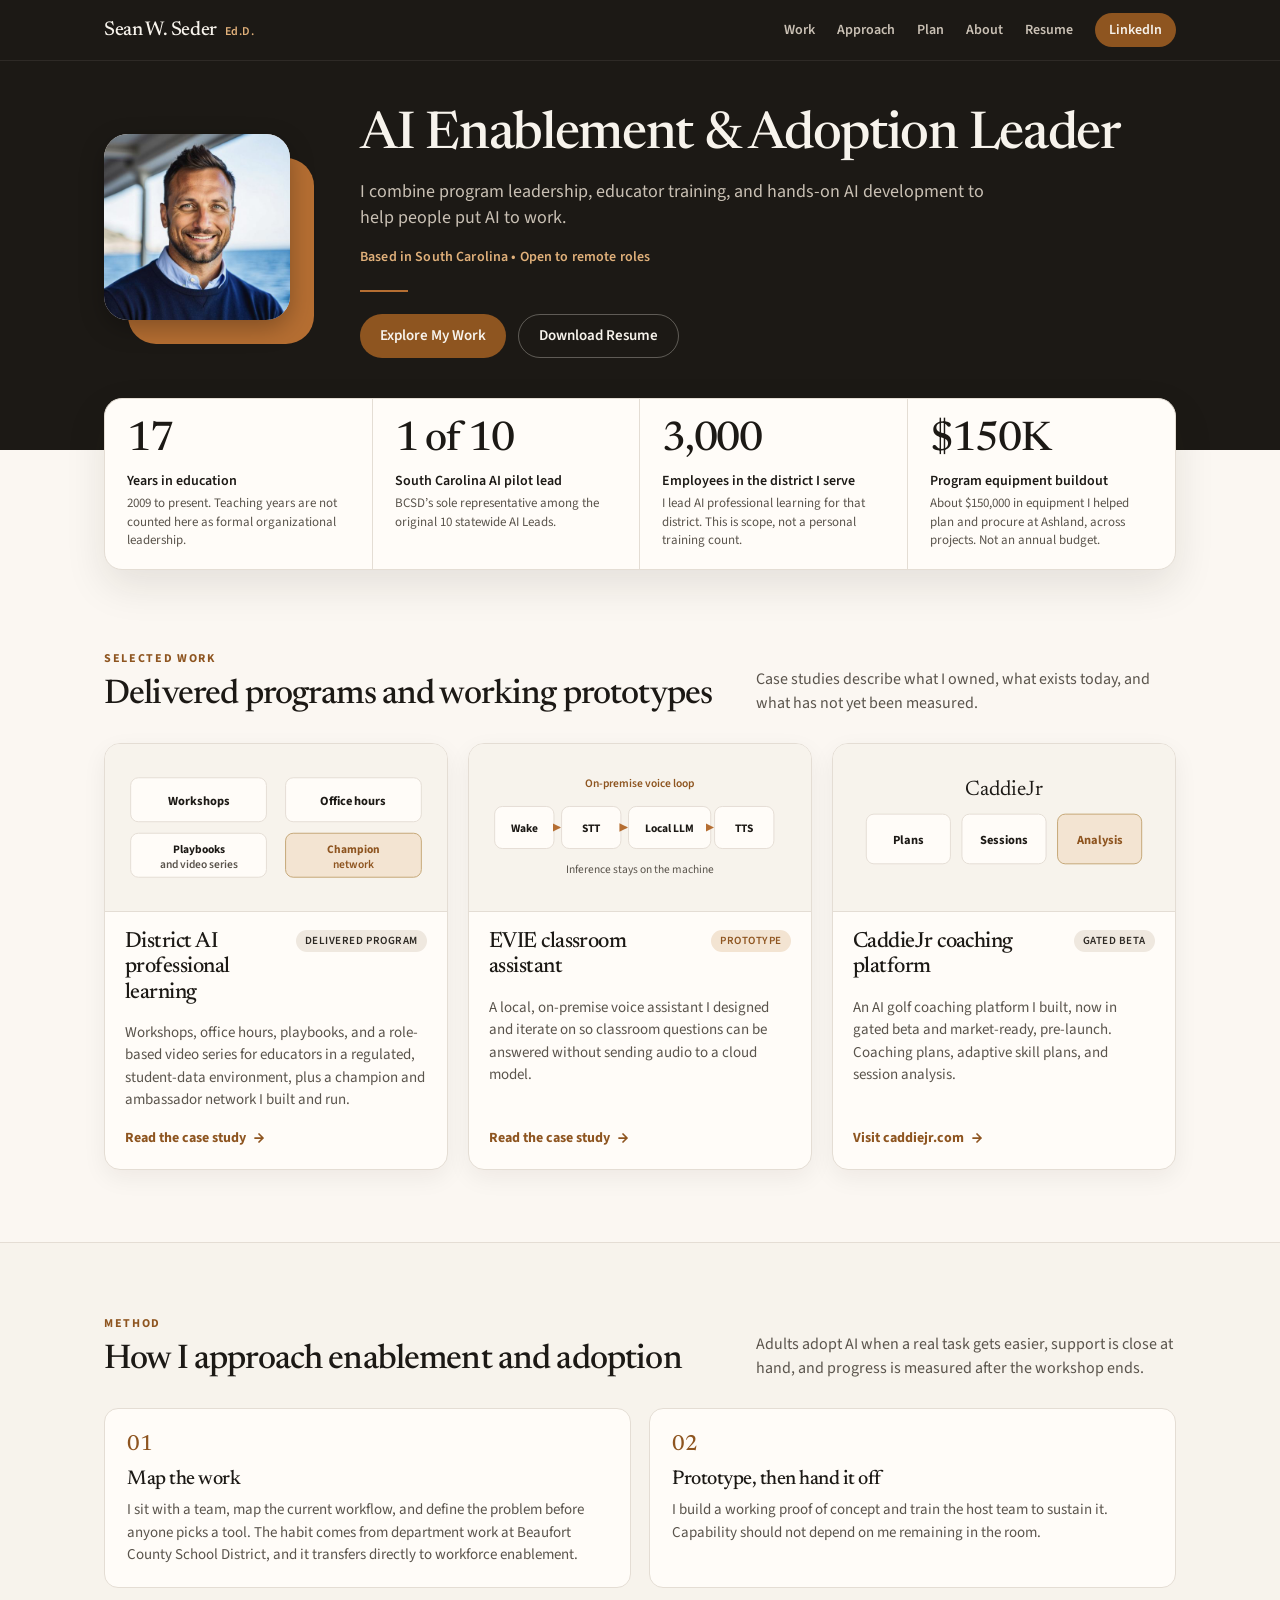
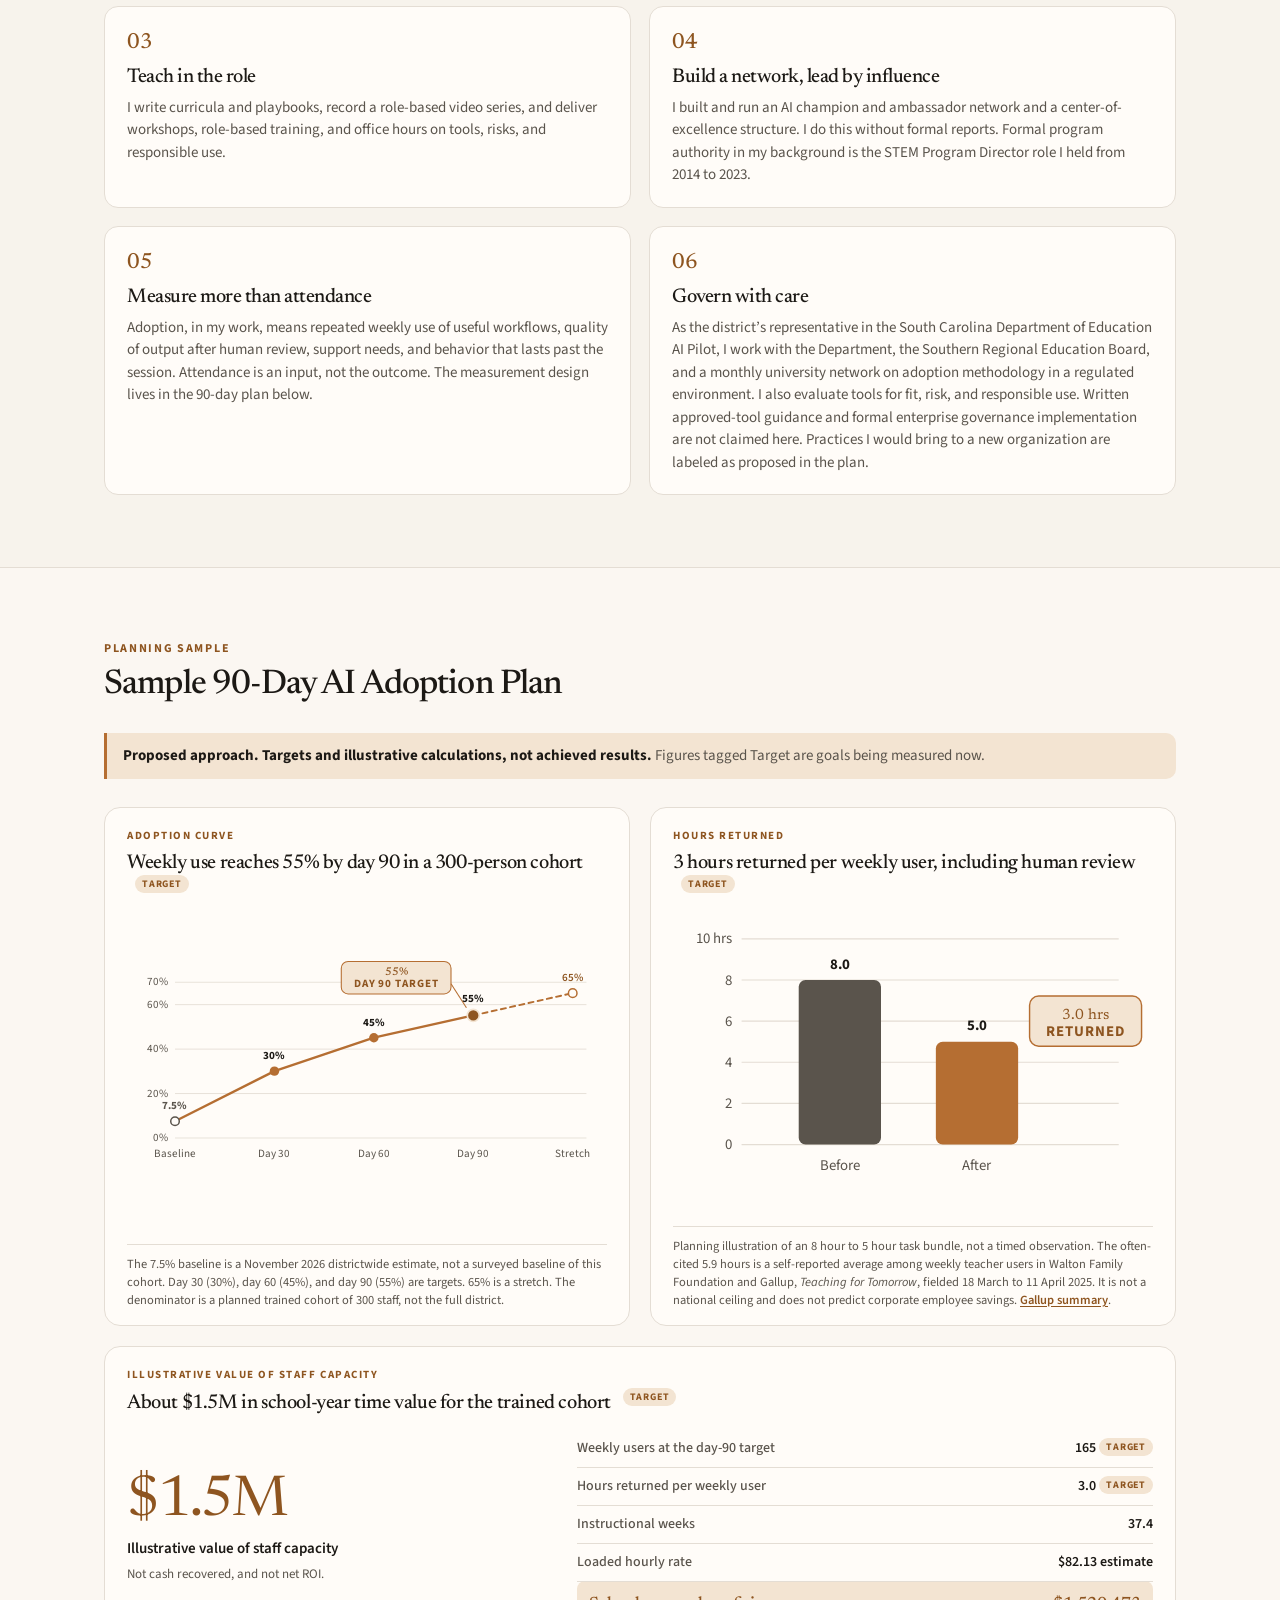
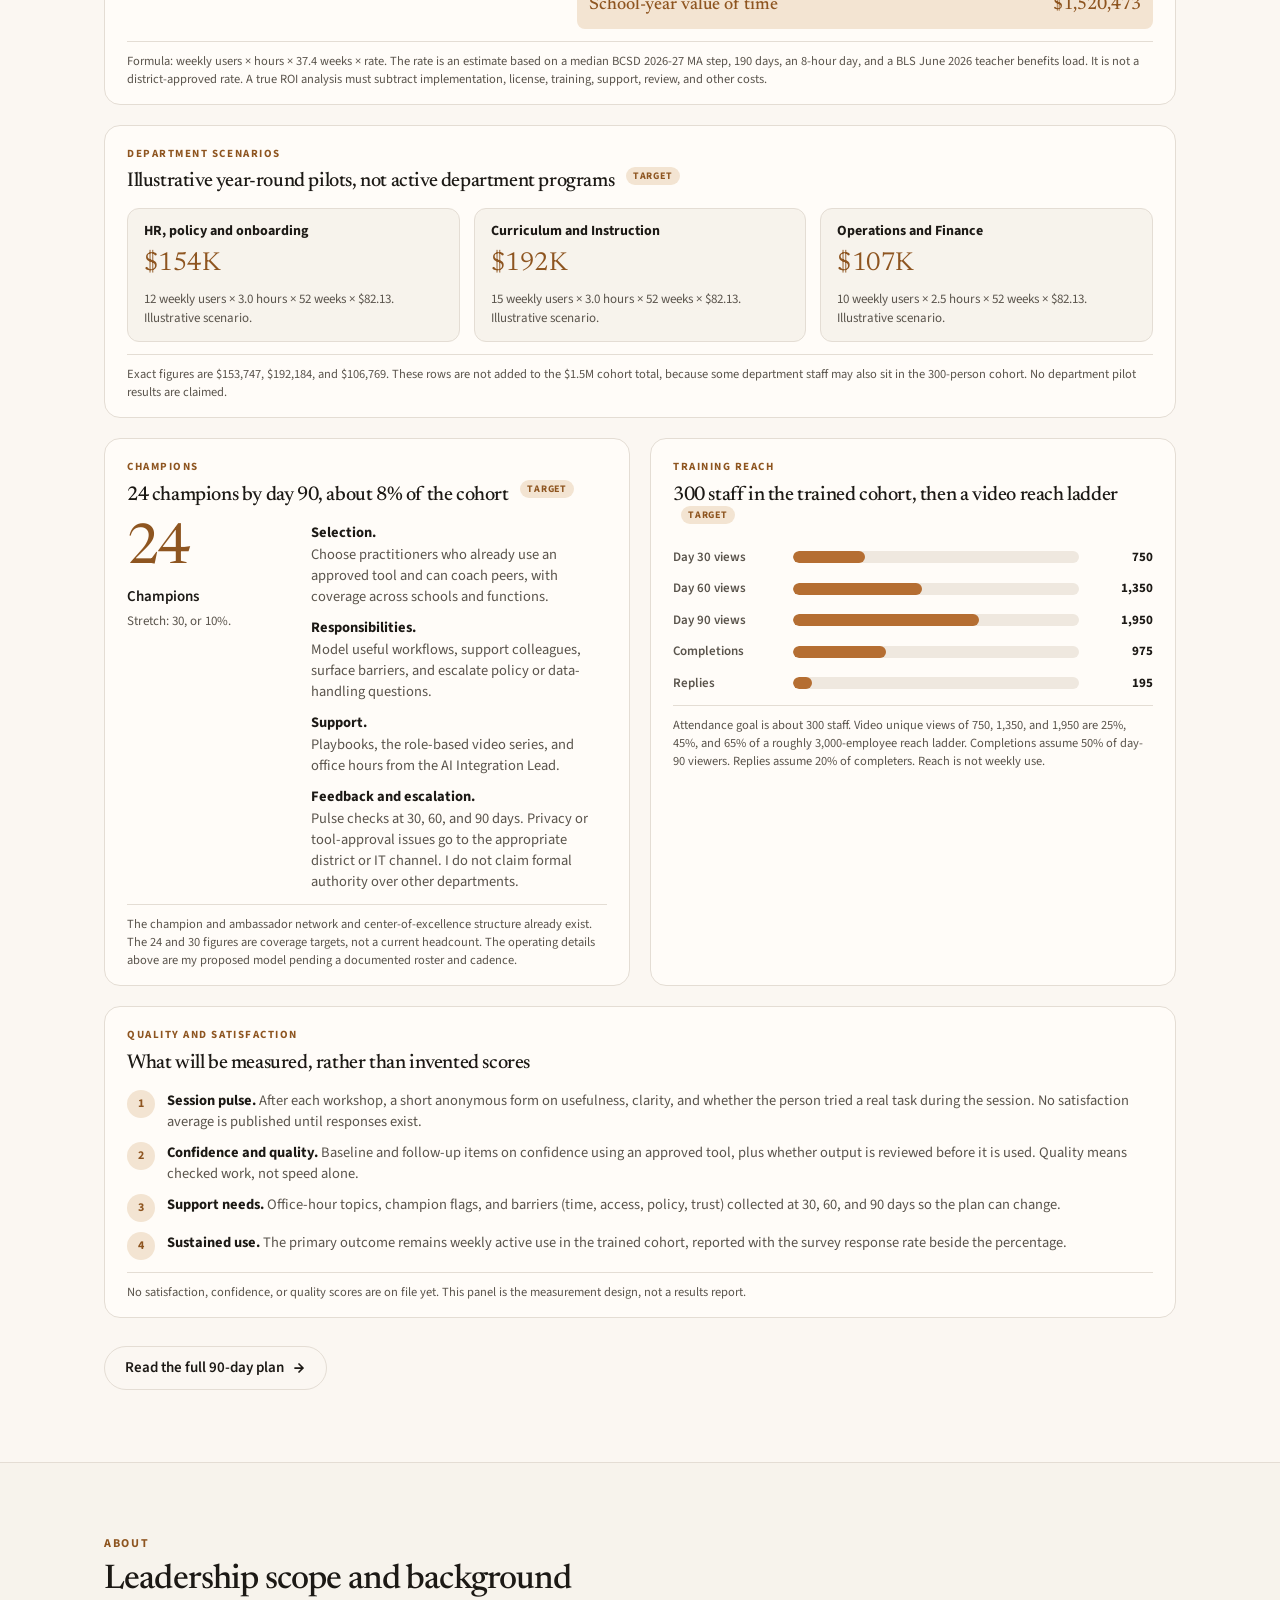
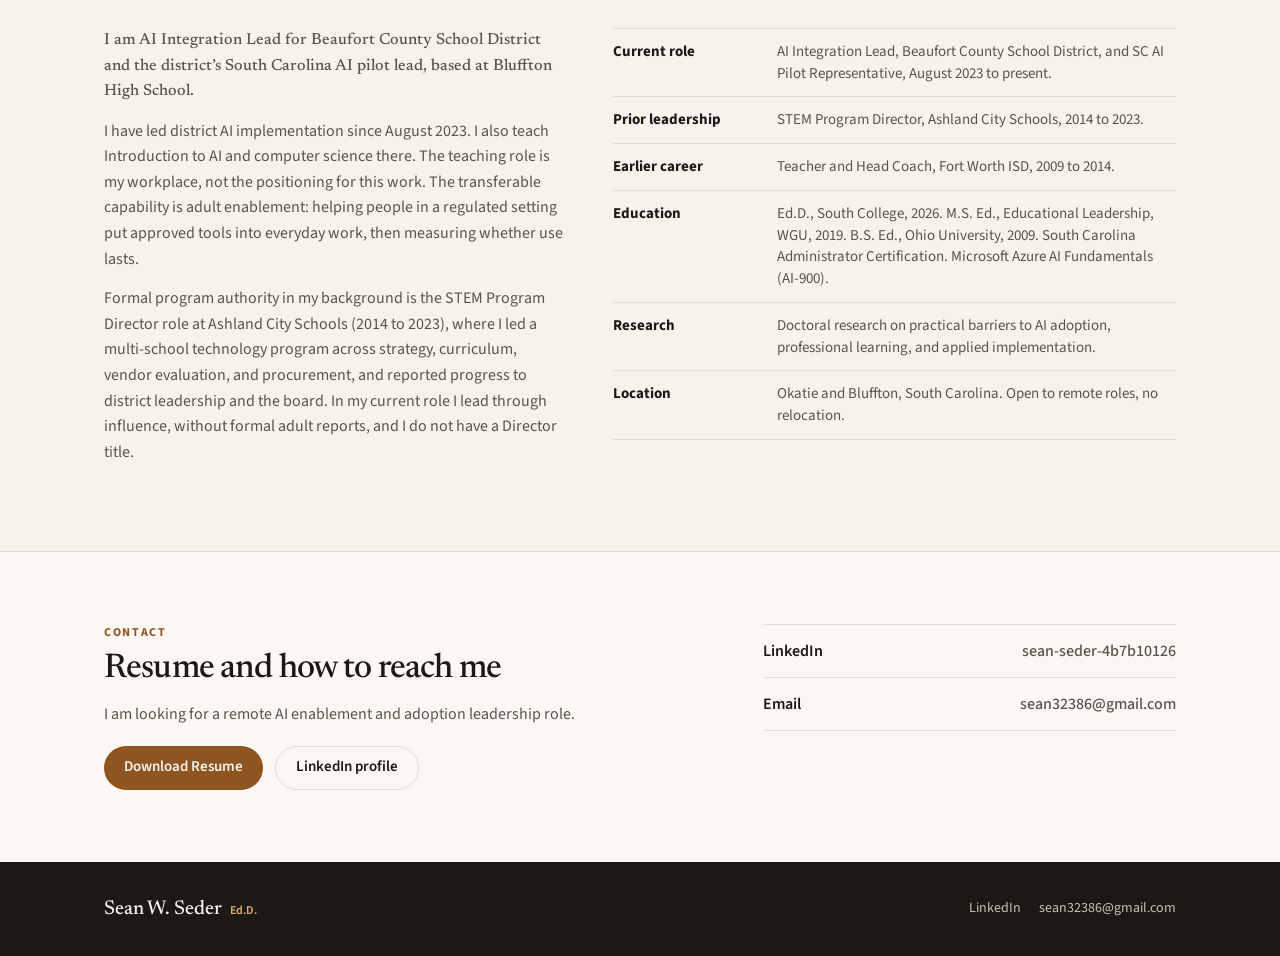
==== commit 85eab25c: "Publish portfolio v7; keep v6 at /v6/" ====
--- a/index.html
+++ b/index.html
@@ -3,137 +3,218 @@
 <head>
 <meta charset="utf-8">
 <meta name="viewport" content="width=device-width, initial-scale=1">
-<title>Sean W. Seder, Ed.D. | AI Enablement and Transformation Leader</title>
+<title>Sean W. Seder, Ed.D. | AI Enablement &amp; Adoption Leader</title>
+<meta name="description" content="Portfolio of Sean W. Seder, Ed.D., AI Integration Lead and South Carolina AI pilot lead.">
 <link rel="preconnect" href="https://fonts.googleapis.com">
 <link rel="preconnect" href="https://fonts.gstatic.com" crossorigin>
-<link rel="stylesheet" href="https://fonts.googleapis.com/css2?family=Newsreader:ital,opsz,wght@0,6..72,200..800;1,6..72,200..800&family=Source+Sans+3:ital,wght@0,200..900;1,200..900&display=swap">
-<link rel="icon" href="[data-uri]" type="image/svg+xml">
-<link rel="icon" href="[data-uri]" sizes="32x32">
-<link rel="apple-touch-icon" href="[data-uri]">
-<style>
-/* Concept B v6 shared styles. Palette locked after color audit. No em dashes in any copy. */
+<link href="https://fonts.googleapis.com/css2?family=Newsreader:opsz,wght@6..72,500;6..72,600&family=Source+Sans+3:wght@400;600;700&display=swap" rel="stylesheet">
+<link rel="stylesheet" href="styles.css">
+<style>/* Concept B v7. Public, evidence-first. No em dashes in any copy. */
 :root {
   --charcoal: #1C1915;
   --charcoal-800: #2C2823;
   --stone-600: #5A544C;
-  --stone-400: #8A8176; /* decorative only; not for text */
   --stone-200: #E4DDD4;
   --stone-100: #EFE8DF;
   --stone-on-dark: #C9C0B4;
-  --offwhite: #F7F3EC;
+  --ivory: #F7F3EC;
   --paper: #FBF7F2;
   --cream: #FFFCF8;
-  --copper: #B56E32; /* accent only: rules, chart marks, fills without text */
-  --copper-dark: #8E5520; /* copper text on light; button fill */
-  --copper-deep: #7A481C; /* button hover, AA with off-white */
-  --copper-light: #E0B07A; /* copper text on charcoal */
+  --copper: #B56E32;
+  --copper-dark: #8E5520;
+  --copper-deep: #7A481C;
+  --copper-light: #E0B07A;
   --copper-soft: #F3E4D2;
-  --copper-line: #C4A574; /* borders and strokes only */
+  --copper-line: #C4A574;
   --focus: #8E5520;
   --shadow: 0 16px 40px rgba(28, 25, 21, 0.10);
   --shadow-soft: 0 8px 24px rgba(28, 25, 21, 0.06);
+  --wrap: 1120px;
+  --pad: 24px;
 }
 * { box-sizing: border-box; margin: 0; padding: 0; }
 html { scroll-behavior: smooth; }
-html, body { background: var(--paper); color: var(--charcoal); font-family: "Source Sans 3", sans-serif; }
+html, body {
+  background: var(--paper);
+  color: var(--charcoal);
+  font-family: "Source Sans 3", "Source Sans Pro", sans-serif;
+  line-height: 1.5;
+  -webkit-font-smoothing: antialiased;
+  text-rendering: optimizeLegibility;
+}
+body { overflow-x: clip; }
+img { display: block; max-width: 100%; height: auto; }
 a { color: inherit; text-decoration: none; }
-a:focus-visible, button:focus-visible { outline: 2px solid var(--focus); outline-offset: 3px; }
-img { display: block; max-width: 100%; }
+a:hover { color: var(--copper-dark); }
 button { font: inherit; background: none; border: 0; cursor: pointer; color: inherit; }
-.skip { position: absolute; left: 16px; top: -40px; background: var(--charcoal); color: var(--paper); padding: 8px 12px; z-index: 20; }
-.skip:focus { top: 8px; }
-
-/* Signet mark: Interlock SWS with a copper W. Never SS. */
-.mark {
-  width: 36px; height: 36px; border-radius: 50%;
-  background: var(--charcoal); color: var(--paper);
+ul, ol { list-style: none; }
+h1, h2, h3, h4, .serif {
+  font-family: Newsreader, "Times New Roman", serif;
+  font-weight: 500;
+  letter-spacing: -0.025em;
+  line-height: 1.15;
+  color: var(--charcoal);
+}
+:focus-visible { outline: 2px solid var(--focus); outline-offset: 3px; }
+
+.skip {
+  position: absolute; left: 16px; top: -48px;
+  background: var(--charcoal); color: var(--ivory);
+  padding: 8px 14px; z-index: 50; border-radius: 6px; font-weight: 600; font-size: 14px;
+}
+.skip:focus { top: 10px; }
+
+.wrap {
+  width: 100%;
+  max-width: var(--wrap);
+  margin: 0 auto;
+  padding-left: var(--pad);
+  padding-right: var(--pad);
+}
+
+/* Target tag: small, tasteful, for unverified figures only */
+.tg, .tag-target {
   display: inline-flex; align-items: center; justify-content: center;
-  flex-shrink: 0;
-  overflow: hidden;
-}
-.mark svg { width: 100%; height: 100%; display: block; }
-.mark.lg { width: 52px; height: 52px; }
-.mark.sm { width: 26px; height: 26px; }
-.mark.invert { background: var(--paper); color: var(--charcoal); }
-
-.wrap { width: 1200px; margin: 0 auto; }
+  height: 18px; padding: 0 7px; border-radius: 100px;
+  font-family: "Source Sans 3", sans-serif;
+  font-size: 10px; font-weight: 700; letter-spacing: 0.08em;
+  text-transform: uppercase; line-height: 1;
+  background: var(--copper-soft); color: var(--copper-dark);
+  vertical-align: middle; white-space: nowrap;
+  position: relative; top: -1px;
+}
+h2 .tg, h3 .tg, .kpi-value .tg { margin-left: 8px; top: -6px; }
+.kpi-value .tg { top: -12px; }
+
+.status {
+  display: inline-flex; align-items: center; height: 22px; padding: 0 9px;
+  border-radius: 100px; font-size: 11px; font-weight: 600;
+  letter-spacing: 0.05em; text-transform: uppercase; white-space: nowrap;
+}
+.status-delivered { background: var(--stone-100); color: var(--charcoal-800); }
+.status-proto { background: var(--copper-soft); color: var(--copper-dark); }
+.status-beta { background: var(--stone-100); color: var(--charcoal-800); }
+.status-plan { background: var(--cream); color: var(--copper-dark); border: 1px dashed var(--copper-line); }
+
+.kicker {
+  font-size: 12px; letter-spacing: 0.14em; text-transform: uppercase;
+  color: var(--copper-dark); font-weight: 700; margin-bottom: 8px;
+}
+.kicker.on-dark { color: var(--copper-light); }
+.section-title { font-size: clamp(26px, 3vw, 34px); }
+.section-head {
+  display: flex; justify-content: space-between; align-items: flex-end;
+  gap: 24px; margin-bottom: 28px; flex-wrap: wrap;
+}
+.section-lede {
+  font-size: 16px; color: var(--stone-600); max-width: 520px; line-height: 1.5;
+}
+
+/* Header */
 .site-header {
-  height: 64px; display: flex; align-items: center;
-  background: var(--charcoal); color: var(--offwhite);
-}
-.site-header .wrap { display: flex; align-items: center; justify-content: space-between; }
-.brand { display: flex; align-items: center; gap: 12px; }
-.brand-name { font-family: Newsreader, serif; font-weight: 500; font-size: 20px; letter-spacing: -0.02em; line-height: 1; }
-nav { display: flex; gap: 24px; align-items: center; font-size: 14px; font-weight: 600; color: var(--stone-on-dark); }
-nav a:hover { color: var(--offwhite); }
-nav a.nav-cta {
-  background: var(--copper-dark); color: var(--offwhite);
-  height: 36px; padding: 0 14px; border-radius: 999px;
+  background: var(--charcoal); color: var(--ivory);
+  position: sticky; top: 0; z-index: 30;
+  border-bottom: 1px solid rgba(247, 243, 236, 0.08);
+}
+.site-header .wrap {
+  min-height: 60px;
+  display: flex; align-items: center; gap: 20px;
+}
+.wordmark {
+  display: flex; align-items: baseline; gap: 8px;
+  color: var(--ivory); flex-shrink: 0;
+}
+.wordmark:hover { color: var(--ivory); }
+.wm-name {
+  font-family: Newsreader, serif; font-weight: 500;
+  font-size: 20px; letter-spacing: -0.02em; line-height: 1;
+}
+.wm-edd {
+  font-family: "Source Sans 3", sans-serif;
+  font-size: 12px; font-weight: 600; letter-spacing: 0.04em;
+  color: var(--copper-light);
+}
+.primary-nav {
+  display: flex; align-items: center; gap: 22px; margin-left: auto;
+  font-size: 14px; font-weight: 600; color: var(--stone-on-dark);
+}
+.primary-nav a:hover { color: var(--ivory); }
+.nav-cta {
+  background: var(--copper-dark); color: var(--ivory) !important;
+  height: 34px; padding: 0 14px; border-radius: 999px;
   display: inline-flex; align-items: center;
 }
-nav a.nav-cta:hover { background: var(--copper-deep); color: var(--offwhite); }
-
+.nav-cta:hover { background: var(--copper-deep); color: var(--ivory) !important; }
+.menu-toggle { display: none; }
+.mobile-panel { display: none; }
+
+/* Buttons */
 .btn {
   display: inline-flex; align-items: center; justify-content: center;
   height: 44px; padding: 0 20px; border-radius: 999px;
-  font-size: 14px; font-weight: 600;
-}
-.btn-primary { background: var(--copper-dark); color: var(--offwhite); }
-.btn-primary:hover { background: var(--copper-deep); }
-.btn-ghost { background: transparent; color: var(--offwhite); border: 1px solid rgba(247, 243, 236, 0.28); }
+  font-size: 15px; font-weight: 600; gap: 8px;
+}
+.btn-primary { background: var(--copper-dark); color: var(--ivory) !important; }
+.btn-primary:hover { background: var(--copper-deep); color: var(--ivory) !important; }
+.btn-ghost { background: transparent; color: var(--ivory) !important; border: 1px solid rgba(247, 243, 236, 0.30); }
+.btn-ghost:hover { border-color: var(--ivory); color: var(--ivory) !important; }
 .btn-ghost-dark { background: transparent; color: var(--charcoal); border: 1px solid var(--stone-200); }
-
-.tag {
-  display: inline-flex; align-items: center; height: 22px; padding: 0 9px;
-  border-radius: 100px; font-size: 9.5px; font-weight: 600;
-  letter-spacing: 0.06em; text-transform: uppercase; white-space: nowrap; flex-shrink: 0;
-}
-.tag-proto { background: var(--copper-soft); color: var(--copper-dark); }
-.tag-dev { background: var(--stone-100); color: var(--charcoal-800); }
-.tag-planned { background: var(--copper-soft); color: var(--copper-dark); border: 1px dashed var(--copper-line); }
-
-.kicker {
-  font-size: 11px; letter-spacing: 0.16em; text-transform: uppercase;
-  color: var(--copper-dark); font-weight: 600; margin-bottom: 6px;
-}
-.kicker.on-dark { color: var(--copper-light); }
-h1, h2, .serif { font-family: Newsreader, serif; font-weight: 500; letter-spacing: -0.025em; }
-.section-title { font-size: 30px; letter-spacing: -0.02em; line-height: 1.15; }
-.section-head { display: flex; justify-content: space-between; align-items: flex-end; gap: 24px; margin-bottom: 22px; }
-.section-note { font-size: 14px; color: var(--stone-600); max-width: 460px; line-height: 1.45; text-align: right; }
+.btn-ghost-dark:hover { border-color: var(--charcoal); color: var(--charcoal); }
 
 /* Hero */
 .hero {
-  background: var(--charcoal); color: var(--offwhite);
-  padding: 44px 0 88px; position: relative;
-}
-.hero .wrap { display: grid; grid-template-columns: 210px 1fr; gap: 48px; align-items: center; }
-.photo-wrap { position: relative; width: 200px; height: 200px; }
+  background: var(--charcoal); color: var(--ivory);
+  padding: 48px 0 92px;
+}
+.hero .wrap {
+  display: grid; grid-template-columns: 200px 1fr; gap: 56px; align-items: center;
+}
+.portrait { justify-self: start; }
+.photo-wrap {
+  position: relative; width: 200px; height: 200px;
+}
 .photo-accent {
-  position: absolute; width: 186px; height: 186px; border-radius: 26px;
-  background: var(--copper); top: 14px; left: 14px; z-index: 0;
+  /* One simple copper rounded square, offset. No rings. */
+  position: absolute; right: -10px; bottom: -10px;
+  width: 186px; height: 186px; border-radius: 28px;
+  background: var(--copper); z-index: 0;
 }
 .photo {
-  position: relative; z-index: 1; width: 186px; height: 186px; border-radius: 50%;
-  overflow: hidden; border: 3px solid var(--copper);
-  box-shadow: 0 0 0 6px rgba(181, 110, 50, 0.28);
+  position: relative; z-index: 1;
+  width: 186px; height: 186px; border-radius: 24px;
+  overflow: hidden;
   background: var(--stone-100);
+  box-shadow: 0 8px 24px rgba(0, 0, 0, 0.28);
 }
 .photo img { width: 100%; height: 100%; object-fit: cover; object-position: center 18%; }
-.loc { font-size: 13px; color: var(--stone-on-dark); text-align: center; line-height: 1.35; margin-top: 12px; }
-.hero-name { font-family: Newsreader, serif; font-weight: 500; font-size: 26px; letter-spacing: -0.02em; line-height: 1.1; margin-bottom: 8px; }
-.hero h1 { font-size: 46px; line-height: 1.04; margin-bottom: 14px; font-variation-settings: "opsz" 48; color: var(--offwhite); }
-.subline {
-  font-family: Newsreader, serif; font-style: italic; font-weight: 400;
-  font-size: 20px; line-height: 1.35; color: var(--stone-on-dark); max-width: 680px;
-}
-.degree { font-size: 14px; color: var(--copper-light); margin-top: 12px; font-weight: 500; }
-.rule { width: 56px; height: 2px; background: var(--copper); margin: 18px 0 18px; }
-.actions { display: flex; gap: 12px; flex-wrap: wrap; }
-
-/* Metrics band */
-.metrics-band { position: relative; z-index: 2; margin-top: -56px; padding-bottom: 8px; }
-.metrics-card {
+.hero-copy { min-width: 0; }
+.hero h1 {
+  font-size: clamp(34px, 4.4vw, 52px);
+  line-height: 1.04;
+  color: var(--ivory);
+  margin: 0 0 16px;
+}
+.hero-support {
+  font-size: 18px; line-height: 1.45;
+  color: var(--stone-on-dark);
+  max-width: 640px;
+  font-weight: 400;
+}
+.avail {
+  margin-top: 16px;
+  font-size: 14px; font-weight: 600;
+  color: var(--copper-light);
+  letter-spacing: 0.01em;
+}
+.hero .rule { width: 48px; height: 2px; background: var(--copper); margin: 22px 0; }
+.hero .actions { display: flex; gap: 12px; flex-wrap: wrap; }
+
+/* Proof band */
+.proof {
+  position: relative; z-index: 2;
+  margin-top: -52px; padding-bottom: 8px;
+}
+.proof-card {
   background: var(--cream);
   border: 1px solid var(--stone-200);
   border-radius: 18px;
@@ -143,640 +224,814 @@
   overflow: hidden;
 }
 .kpi {
-  padding: 22px 24px 20px;
+  padding: 22px 22px 20px;
   border-right: 1px solid var(--stone-200);
-  min-height: 132px;
+  min-width: 0;
 }
 .kpi:last-child { border-right: 0; }
 .kpi-value {
   font-family: Newsreader, serif;
   font-weight: 500;
-  font-size: 48px;
+  font-size: clamp(32px, 3.2vw, 44px);
   letter-spacing: -0.03em;
   line-height: 1;
   color: var(--charcoal);
   font-variant-numeric: tabular-nums;
   font-feature-settings: "tnum";
 }
-.kpi-value .unit { font-size: 24px; letter-spacing: -0.02em; }
-.kpi-label { font-size: 13px; font-weight: 600; line-height: 1.3; margin-top: 8px; color: var(--charcoal); }
-.kpi-sub { font-size: 12px; color: var(--stone-600); line-height: 1.35; margin-top: 4px; }
-.kpi-flag {
-  display: inline-flex; align-items: center; height: 18px; padding: 0 7px;
-  border-radius: 100px; font-size: 9px; font-weight: 700; letter-spacing: 0.08em;
-  text-transform: uppercase; background: var(--copper-soft); color: var(--copper-dark);
-  margin-bottom: 8px;
-}
-
-/* Credibility strip */
-.creds {
+.kpi-value .unit { font-size: 0.52em; letter-spacing: -0.02em; }
+.kpi-label { font-size: 14px; font-weight: 600; line-height: 1.3; margin-top: 10px; color: var(--charcoal); }
+.kpi-sub { font-size: 13px; color: var(--stone-600); line-height: 1.4; margin-top: 4px; }
+
+/* Sections */
+section.work, section.approach, section.plan, section.about, section.contact, section.case {
+  padding: 72px 0;
+}
+section.approach, section.about { background: var(--ivory); border-top: 1px solid var(--stone-200); border-bottom: 1px solid var(--stone-200); }
+section.plan { padding-top: 72px; }
+
+/* Work cards */
+.cards { display: grid; grid-template-columns: repeat(3, 1fr); gap: 20px; }
+.card {
+  background: var(--cream); border: 1px solid var(--stone-200); border-radius: 16px;
+  overflow: hidden; display: flex; flex-direction: column; min-width: 0;
+  box-shadow: var(--shadow-soft);
+}
+.card:hover { border-color: var(--copper-line); }
+.card-visual {
+  height: 168px; background: var(--ivory);
   border-bottom: 1px solid var(--stone-200);
-  background: var(--offwhite);
-}
-.creds .wrap {
-  display: flex; align-items: center; justify-content: space-between;
-  padding: 16px 0; gap: 16px;
-}
-.cred-item {
-  font-size: 12.5px; font-weight: 600; letter-spacing: 0.04em;
-  text-transform: uppercase; color: var(--stone-600);
-  display: flex; align-items: center; gap: 16px;
-}
-.cred-item + .cred-item::before {
-  content: ""; width: 4px; height: 4px; border-radius: 50%; background: var(--copper);
-  display: inline-block;
-}
-
-/* Impact exhibits */
-section.impact { padding: 48px 0 20px; }
+  display: flex; align-items: center; justify-content: center;
+  padding: 16px 18px;
+}
+.card-visual svg { width: 100%; height: 100%; }
+.card-body { padding: 18px 20px 20px; display: flex; flex-direction: column; flex: 1; }
+.card-top { display: flex; justify-content: space-between; align-items: flex-start; gap: 10px; margin-bottom: 8px; }
+.card h3 { font-size: 22px; }
+.card-desc { font-size: 15px; line-height: 1.5; color: var(--stone-600); margin: 8px 0 16px; }
+.card-link {
+  margin-top: auto; font-size: 14px; font-weight: 700; color: var(--copper-dark);
+  display: inline-flex; align-items: center; gap: 6px;
+}
+.card-link:hover { color: var(--copper-deep); }
+.card-link svg { width: 14px; height: 14px; }
+
+/* Approach */
+.steps { display: grid; grid-template-columns: repeat(2, 1fr); gap: 18px; }
+.step {
+  background: var(--cream); border: 1px solid var(--stone-200);
+  border-radius: 14px; padding: 20px 22px;
+}
+.step-num {
+  font-family: Newsreader, serif; font-size: 22px; color: var(--copper-dark);
+  font-weight: 500; margin-bottom: 6px;
+}
+.step h3 { font-size: 20px; margin-bottom: 8px; }
+.step p { font-size: 15px; color: var(--stone-600); line-height: 1.5; }
+
+/* Plan notice */
+.plan-note {
+  font-size: 15px; color: var(--stone-600);
+  background: var(--copper-soft);
+  border-left: 3px solid var(--copper);
+  padding: 12px 16px; border-radius: 0 10px 10px 0;
+  margin-bottom: 28px; line-height: 1.45;
+}
+.plan-note strong { color: var(--charcoal); font-weight: 700; }
+
 .exhibits { display: grid; grid-template-columns: 1fr 1fr; gap: 20px; }
 .exhibit {
   background: var(--cream);
   border: 1px solid var(--stone-200);
   border-radius: 16px;
-  padding: 18px 20px 14px;
-  min-height: 340px;
-  display: flex; flex-direction: column;
-}
+  padding: 20px 22px 16px;
+  display: flex; flex-direction: column; min-width: 0;
+}
+.exhibit.wide { grid-column: 1 / -1; }
 .exhibit-kicker {
-  font-size: 10px; letter-spacing: 0.14em; text-transform: uppercase;
+  font-size: 11px; letter-spacing: 0.14em; text-transform: uppercase;
   color: var(--copper-dark); font-weight: 700; margin-bottom: 6px;
 }
 .exhibit-title {
-  font-family: Newsreader, serif; font-weight: 500; font-size: 18px;
-  letter-spacing: -0.02em; line-height: 1.25; margin-bottom: 12px;
-}
-.exhibit-viz { flex: 1; display: flex; align-items: center; justify-content: center; }
+  font-family: Newsreader, serif; font-weight: 500; font-size: 20px;
+  letter-spacing: -0.02em; line-height: 1.3; margin-bottom: 14px;
+}
+.exhibit-viz { flex: 1; display: flex; align-items: center; justify-content: center; min-width: 0; }
+.exhibit-viz svg { width: 100%; height: auto; max-width: 100%; }
 .exhibit-source {
-  font-size: 10.5px; color: var(--stone-600); line-height: 1.4;
-  margin-top: 10px; padding-top: 8px; border-top: 1px solid var(--stone-200);
-}
-
-/* Project cards */
-section.work { padding: 36px 0 48px; }
-.cards { display: grid; grid-template-columns: repeat(3, 1fr); gap: 20px; }
-.card {
-  background: var(--cream); border: 1px solid var(--stone-200); border-radius: 16px;
-  overflow: hidden; display: flex; flex-direction: column;
-}
-.card-visual {
-  height: 148px; background: var(--offwhite); border-bottom: 1px solid var(--stone-200);
-  display: flex; align-items: center; padding: 8px 10px 4px;
-}
-.card-body { padding: 16px 18px 18px; display: flex; flex-direction: column; flex: 1; }
-.card-top { display: flex; justify-content: space-between; align-items: flex-start; gap: 10px; margin-bottom: 8px; }
-.card h3 { font-family: Newsreader, serif; font-weight: 500; font-size: 20px; letter-spacing: -0.02em; line-height: 1.2; }
-.card-desc { font-size: 14px; line-height: 1.45; color: var(--stone-600); margin-bottom: 12px; }
-.card-measure {
-  background: var(--offwhite); border: 1px solid var(--stone-200); border-radius: 8px;
-  padding: 8px 10px; margin-top: auto;
-}
-.card-measure .ml {
-  font-size: 9.5px; letter-spacing: 0.1em; text-transform: uppercase;
-  color: var(--copper-dark); font-weight: 700; margin-bottom: 3px;
-}
-.card-measure p { font-size: 12.5px; line-height: 1.4; color: var(--stone-600); }
-.card-link { margin-top: 12px; font-size: 13px; font-weight: 600; color: var(--charcoal); display: inline-flex; align-items: center; gap: 6px; }
-.card-link svg { width: 14px; height: 14px; }
+  font-size: 12.5px; color: var(--stone-600); line-height: 1.45;
+  margin-top: 12px; padding-top: 10px; border-top: 1px solid var(--stone-200);
+}
+.exhibit-source a { color: var(--copper-dark); font-weight: 600; text-decoration: underline; text-underline-offset: 2px; }
+
+/* Value block */
+.value-grid { display: grid; grid-template-columns: 0.85fr 1.15fr; gap: 24px; align-items: center; width: 100%; }
+.value-hero { text-align: left; }
+.value-amount {
+  font-family: Newsreader, serif; font-size: 56px; letter-spacing: -0.03em; line-height: 1;
+  color: var(--copper-dark); font-variant-numeric: tabular-nums;
+}
+.value-caption { font-size: 15px; font-weight: 600; margin-top: 8px; }
+.value-sub { font-size: 13px; color: var(--stone-600); margin-top: 4px; }
+.formula { width: 100%; border-collapse: collapse; font-size: 14px; }
+.formula th, .formula td {
+  text-align: left; padding: 8px 0; border-bottom: 1px solid var(--stone-200); vertical-align: top;
+}
+.formula th { font-weight: 500; color: var(--stone-600); padding-right: 12px; }
+.formula td { text-align: right; font-variant-numeric: tabular-nums; font-weight: 600; }
+.formula tr.total th, .formula tr.total td {
+  border-bottom: 0; background: var(--copper-soft);
+  font-family: Newsreader, serif; font-size: 18px; font-weight: 500; color: var(--copper-dark);
+  padding: 10px 12px;
+}
+.formula tr.total th { border-radius: 8px 0 0 8px; }
+.formula tr.total td { border-radius: 0 8px 8px 0; }
+
+.depts { display: grid; grid-template-columns: repeat(3, 1fr); gap: 14px; width: 100%; }
+.dept {
+  background: var(--ivory); border: 1px solid var(--stone-200);
+  border-radius: 12px; padding: 14px 16px;
+}
+.dept h4 { font-family: "Source Sans 3", sans-serif; font-size: 14px; font-weight: 700; letter-spacing: 0; margin-bottom: 6px; }
+.dept .amt {
+  font-family: Newsreader, serif; font-size: 26px; color: var(--copper-dark);
+  letter-spacing: -0.02em; font-variant-numeric: tabular-nums;
+}
+.dept p { font-size: 13px; color: var(--stone-600); margin-top: 6px; line-height: 1.4; }
+
+/* Champions */
+.champ-grid { display: grid; grid-template-columns: 160px 1fr; gap: 24px; width: 100%; align-items: start; }
+.champ-stat { text-align: left; }
+.champ-num {
+  font-family: Newsreader, serif; font-size: 56px; letter-spacing: -0.03em; line-height: 1;
+  color: var(--copper-dark); font-variant-numeric: tabular-nums;
+}
+.champ-list { display: grid; gap: 10px; }
+.champ-item { font-size: 14.5px; color: var(--stone-600); line-height: 1.45; }
+.champ-item strong { color: var(--charcoal); font-weight: 700; display: block; margin-bottom: 1px; }
+
+/* Reach / quality */
+.bars { width: 100%; display: grid; gap: 12px; }
+.bar-row { display: grid; grid-template-columns: 88px 1fr 64px; gap: 10px; align-items: center; font-size: 13px; }
+.bar-row .lab { color: var(--stone-600); font-weight: 600; }
+.bar-row .val { text-align: right; font-variant-numeric: tabular-nums; font-weight: 700; }
+.bar-track { height: 12px; background: var(--stone-100); border-radius: 99px; overflow: hidden; }
+.bar-fill { height: 100%; background: var(--copper); border-radius: 99px; }
+.measure-list { display: grid; gap: 10px; width: 100%; }
+.measure-item {
+  display: grid; grid-template-columns: 28px 1fr; gap: 12px; align-items: start;
+  font-size: 14.5px; color: var(--stone-600); line-height: 1.45;
+}
+.measure-item .dot {
+  width: 28px; height: 28px; border-radius: 50%;
+  background: var(--copper-soft); color: var(--copper-dark);
+  display: flex; align-items: center; justify-content: center;
+  font-size: 12px; font-weight: 700;
+}
+
+.plan-cta { margin-top: 28px; display: flex; justify-content: flex-start; }
 
 /* About */
-section.about { padding: 48px 0 56px; background: var(--offwhite); border-top: 1px solid var(--stone-200); }
-.about-grid { display: grid; grid-template-columns: 0.85fr 1.15fr; gap: 48px; margin-top: 22px; }
-.about-lead { font-family: Newsreader, serif; font-size: 22px; line-height: 1.35; margin-bottom: 12px; }
-.about-grid p { font-size: 15px; line-height: 1.55; color: var(--stone-600); }
-.fact-list { list-style: none; }
+.about-grid { display: grid; grid-template-columns: 0.9fr 1.1fr; gap: 48px; }
+.about-lead { font-family: Newsreader, serif; font-size: 24px; line-height: 1.35; margin-bottom: 16px; font-weight: 500; }
+.about-grid p { font-size: 16px; line-height: 1.6; color: var(--stone-600); margin-bottom: 14px; }
 .fact-list li {
-  display: flex; gap: 16px; padding: 10px 0;
-  border-bottom: 1px solid var(--stone-200); font-size: 14px; line-height: 1.4;
+  display: grid; grid-template-columns: 148px 1fr; gap: 16px;
+  padding: 12px 0; border-bottom: 1px solid var(--stone-200);
+  font-size: 15px; line-height: 1.45;
 }
 .fact-list li:first-child { border-top: 1px solid var(--stone-200); }
-.fact-list strong { flex: 0 0 132px; font-weight: 600; }
+.fact-list strong { font-weight: 700; }
 .fact-list span { color: var(--stone-600); }
 
+/* Contact */
+.contact-row {
+  display: grid; grid-template-columns: 1.2fr 0.8fr; gap: 40px; align-items: start;
+}
+.contact-actions { display: flex; flex-wrap: wrap; gap: 12px; margin-top: 20px; }
+.contact-list { display: grid; gap: 0; }
+.contact-list a, .contact-list div {
+  display: flex; justify-content: space-between; align-items: baseline; gap: 16px;
+  padding: 14px 0; border-bottom: 1px solid var(--stone-200);
+  font-size: 16px;
+}
+.contact-list a:first-child, .contact-list div:first-of-type { border-top: 1px solid var(--stone-200); }
+.contact-list .lab { font-weight: 600; }
+.contact-list .val { color: var(--stone-600); font-weight: 500; word-break: break-word; }
+
 /* Footer */
-.site-footer {
-  background: var(--charcoal); color: var(--offwhite);
-  padding: 36px 0;
-}
-.site-footer .wrap { display: flex; justify-content: space-between; align-items: center; gap: 24px; }
-.f-left { display: flex; align-items: center; gap: 16px; }
-.f-brand { font-family: Newsreader, serif; font-size: 20px; font-weight: 500; letter-spacing: -0.02em; }
-.f-sub { font-size: 13px; color: var(--stone-on-dark); margin-top: 4px; line-height: 1.4; }
-.f-meta { font-size: 13px; color: var(--stone-on-dark); text-align: right; line-height: 1.55; }
-.li-link { color: var(--offwhite); font-weight: 600; display: inline-flex; align-items: center; gap: 8px; margin-top: 6px; }
-.in-mark {
-  display: inline-flex; align-items: center; justify-content: center;
-  width: 18px; height: 18px; border-radius: 3px; background: var(--offwhite); color: var(--charcoal);
-  font-size: 10px; font-weight: 700; letter-spacing: -0.04em;
-}
-
-/* Chart helpers */
-.callout {
-  fill: var(--copper-soft); stroke: var(--copper); stroke-width: 1.25;
-}
-.callout-text { font-family: "Source Sans 3", sans-serif; font-weight: 700; fill: var(--copper-dark); }
-.source-muted { fill: var(--stone-600); font-family: "Source Sans 3", sans-serif; }
-
-.roi-table { width: 100%; border-collapse: collapse; font-size: 12.5px; }
-.roi-table th, .roi-table td { text-align: left; padding: 6px 0; border-bottom: 1px solid var(--stone-200); vertical-align: top; }
-.roi-table th { font-weight: 500; color: var(--stone-600); font-weight: 400; }
-.roi-table td { text-align: right; font-variant-numeric: tabular-nums; font-weight: 600; white-space: nowrap; padding-left: 12px; }
-.roi-table tr.total th, .roi-table tr.total td {
-  border-bottom: 0; background: var(--copper-soft); font-family: Newsreader, serif;
-  font-size: 16px; font-weight: 500; color: var(--copper-dark);
-  padding: 8px 10px; 
-}
-.roi-table tr.total { }
-.roi-table tr.total th { border-radius: 8px 0 0 8px; }
-.roi-table tr.total td { border-radius: 0 8px 8px 0; }
-.roi-sub { width: 100%; border-collapse: collapse; font-size: 11.5px; margin-top: 10px; }
-.roi-sub th { font-size: 9.5px; letter-spacing: 0.08em; text-transform: uppercase; color: var(--copper-dark); font-weight: 700; text-align: left; padding: 0 8px 4px 0; border-bottom: 1px solid var(--stone-200); }
-.roi-sub td { padding: 5px 8px 5px 0; border-bottom: 1px solid var(--stone-200); color: var(--charcoal); }
-.roi-sub td:last-child, .roi-sub th:last-child { text-align: right; font-variant-numeric: tabular-nums; font-weight: 600; }
-
-.depts-note { font-size: 10.5px; color: var(--stone-600); margin-top: 8px; line-height: 1.4; }
-
-/* Share build: print faithfully, including backgrounds. */
-html, body { width: 1440px; }
-* { -webkit-print-color-adjust: exact; print-color-adjust: exact; }
-
+.site-footer { background: var(--charcoal); color: var(--ivory); padding: 32px 0; }
+.site-footer .wrap { display: flex; justify-content: space-between; align-items: center; gap: 24px; flex-wrap: wrap; }
+.f-brand { display: flex; align-items: baseline; gap: 8px; }
+.f-name { font-family: Newsreader, serif; font-size: 20px; font-weight: 500; }
+.f-edd { font-size: 12px; font-weight: 600; color: var(--copper-light); }
+.f-meta { font-size: 14px; color: var(--stone-on-dark); display: flex; gap: 18px; flex-wrap: wrap; }
+.f-meta a:hover { color: var(--ivory); }
+
+/* Case study pages */
+.case-hero { padding: 36px 0 8px; }
+.back {
+  display: inline-flex; align-items: center; gap: 6px;
+  font-size: 14px; font-weight: 600; color: var(--copper-dark); margin-bottom: 18px;
+}
+.case-hero h1 { font-size: clamp(30px, 4vw, 44px); margin: 10px 0 12px; max-width: 900px; }
+.case-hero .lede { font-size: 18px; color: var(--stone-600); max-width: 720px; line-height: 1.5; }
+.case-meta { display: flex; flex-wrap: wrap; gap: 8px 18px; margin-top: 16px; font-size: 14px; color: var(--stone-600); }
+.case-meta strong { color: var(--charcoal); font-weight: 700; }
+.case-body { padding: 36px 0 80px; }
+.case-block { max-width: 760px; margin-bottom: 36px; }
+.case-block h2 { font-size: 26px; margin-bottom: 12px; }
+.case-block p, .case-block li { font-size: 16px; line-height: 1.65; color: var(--stone-600); margin-bottom: 12px; }
+.case-block ul, .case-block ol { padding-left: 0; }
+.case-block li { padding-left: 18px; position: relative; }
+.case-block li::before {
+  content: ""; position: absolute; left: 0; top: 0.7em;
+  width: 7px; height: 7px; border-radius: 50%; background: var(--copper);
+}
+.case-block.wide { max-width: 1120px; }
+.split { display: grid; grid-template-columns: 1fr 1fr; gap: 16px; margin: 16px 0 8px; }
+.panel {
+  background: var(--cream); border: 1px solid var(--stone-200);
+  border-radius: 12px; padding: 16px 18px;
+}
+.panel h3 { font-family: "Source Sans 3", sans-serif; font-size: 14px; font-weight: 700; letter-spacing: 0; margin-bottom: 8px; }
+.panel p, .panel li { font-size: 14.5px; margin-bottom: 6px; }
+.missing {
+  background: var(--ivory); border: 1px dashed var(--copper-line);
+  border-radius: 12px; padding: 14px 16px; font-size: 14.5px; color: var(--stone-600);
+}
+.missing strong { color: var(--charcoal); }
+
+/* Arch diagram helpers */
+.arch {
+  width: 100%; background: var(--cream); border: 1px solid var(--stone-200);
+  border-radius: 16px; padding: 16px 12px 8px; margin: 8px 0 20px;
+}
+
+/* Responsive */
+@media (max-width: 980px) {
+  :root { --pad: 20px; }
+  .hero .wrap { grid-template-columns: 160px 1fr; gap: 32px; }
+  .photo-wrap, .photo-accent, .photo { }
+  .photo-wrap { width: 160px; height: 160px; }
+  .photo-accent { width: 148px; height: 148px; right: -8px; bottom: -8px; border-radius: 22px; }
+  .photo { width: 148px; height: 148px; border-radius: 20px; }
+  .proof-card, .cards, .exhibits, .steps, .about-grid, .contact-row, .value-grid, .depts, .champ-grid, .split {
+    grid-template-columns: 1fr 1fr;
+  }
+  .depts, .champ-grid, .value-grid, .about-grid, .contact-row { grid-template-columns: 1fr; }
+  .cards { grid-template-columns: 1fr; }
+  .primary-nav a:not(.nav-cta) { display: none; }
+  .menu-toggle { display: inline-flex; margin-left: auto; color: var(--ivory); font-size: 14px; font-weight: 600; height: 34px; padding: 0 12px; border: 1px solid rgba(247,243,236,0.28); border-radius: 999px; align-items: center; }
+  .site-header { position: relative; }
+  .site-header.is-open .mobile-panel,
+  .site-header:has(.menu-toggle[open]) { }
+  .mobile-panel {
+    display: none; position: absolute; left: 0; right: 0; top: 100%;
+    background: var(--charcoal); border-bottom: 1px solid rgba(247,243,236,0.1);
+    padding: 8px 24px 20px; flex-direction: column; gap: 4px;
+  }
+  .site-header:has(.menu-toggle[open]) .mobile-panel,
+  .mobile-panel.is-on { display: flex; }
+  .mobile-panel a {
+    color: var(--stone-on-dark); font-weight: 600; font-size: 16px; padding: 10px 0;
+    border-bottom: 1px solid rgba(247,243,236,0.08);
+  }
+  .mobile-panel a:hover { color: var(--ivory); }
+  /* details-based toggle */
+  details.menu-toggle { position: static; }
+  details.menu-toggle summary { list-style: none; cursor: pointer; }
+  details.menu-toggle summary::-webkit-details-marker { display: none; }
+  details.menu-toggle[open] + .mobile-panel { display: flex; }
+}
+/* Fallback if :has not applied: use checkbox */
+@media (max-width: 980px) {
+  #nav-check { display: none; }
+  #nav-check:checked ~ .mobile-panel { display: flex; }
+}
+
+@media (max-width: 700px) {
+  :root { --pad: 16px; }
+  .hero { padding: 32px 0 80px; }
+  .hero .wrap { grid-template-columns: 1fr; gap: 24px; justify-items: start; }
+  .hero h1 { font-size: 32px; }
+  .hero-support { font-size: 16px; }
+  .proof-card { grid-template-columns: 1fr; }
+  .kpi { border-right: 0; border-bottom: 1px solid var(--stone-200); }
+  .kpi:last-child { border-bottom: 0; }
+  .exhibits, .steps, .split { grid-template-columns: 1fr; }
+  section.work, section.approach, section.plan, section.about, section.contact, section.case { padding: 48px 0; }
+  .value-amount, .champ-num { font-size: 44px; }
+  .bar-row { grid-template-columns: 72px 1fr 56px; font-size: 12.5px; }
+  .fact-list li { grid-template-columns: 1fr; gap: 4px; }
+  .section-head { align-items: flex-start; }
+}
+
+@media (prefers-reduced-motion: reduce) {
+  html { scroll-behavior: auto; }
+}
+
+/* Nav checkbox pattern */
+.nav-check { position: absolute; width: 1px; height: 1px; overflow: hidden; clip: rect(0 0 0 0); }
+label.menu-toggle { display: none; }
+.mobile-panel { display: none; }
+
+@media (max-width: 980px) {
+  .primary-nav { display: none; }
+  label.menu-toggle {
+    display: inline-flex; margin-left: auto;
+    color: var(--ivory); font-size: 14px; font-weight: 600;
+    height: 34px; padding: 0 14px;
+    border: 1px solid rgba(247,243,236,0.28); border-radius: 999px;
+    align-items: center; cursor: pointer;
+  }
+  label.menu-toggle:hover { border-color: var(--ivory); }
+  .header-cta { display: inline-flex; }
+  .mobile-panel {
+    display: none; position: absolute; left: 0; right: 0; top: 100%;
+    background: var(--charcoal);
+    border-bottom: 1px solid rgba(247,243,236,0.1);
+    padding: 8px var(--pad) 16px;
+    flex-direction: column;
+  }
+  .nav-check:checked ~ .mobile-panel { display: flex; }
+  .nav-check:focus-visible + label.menu-toggle { outline: 2px solid var(--copper-light); outline-offset: 3px; }
+  .mobile-panel a {
+    color: var(--stone-on-dark); font-weight: 600; font-size: 16px; padding: 12px 0;
+    border-bottom: 1px solid rgba(247,243,236,0.08);
+  }
+  .mobile-panel a:hover { color: var(--ivory); }
+}
+
+/* Always-visible LinkedIn on small screens */
+.header-cta {
+  background: var(--copper-dark); color: var(--ivory) !important;
+  height: 34px; padding: 0 14px; border-radius: 999px;
+  display: none; align-items: center; font-size: 14px; font-weight: 600;
+}
+.header-cta:hover { background: var(--copper-deep); color: var(--ivory) !important; }
+@media (max-width: 980px) {
+  .header-cta { display: inline-flex; }
+}
+
+/* Chart label floor */
+.exhibit-viz text { font-size: 13px; }
+
+/* Icon sizing: inline arrows must stay 14px, never the SVG default size */
+.btn svg,
+.card-link svg,
+.back svg,
+.plan-cta svg {
+  width: 14px;
+  height: 14px;
+  flex-shrink: 0;
+  display: block;
+}
+.btn { white-space: nowrap; }
+.back { white-space: nowrap; }
+.section-head > div { flex: 1 1 280px; min-width: 0; }
+.section-lede { flex: 0 1 420px; }
+.bar-row { grid-template-columns: 110px 1fr 64px; }
+@media (max-width: 700px) {
+  .bar-row { grid-template-columns: 100px 1fr 52px; }
+}
+.arch { overflow: hidden; }
 </style>
+<link rel="icon" href="assets/favicon.svg" type="image/svg+xml">
+<link rel="icon" href="assets/favicon-32.png" sizes="32x32">
+<link rel="apple-touch-icon" href="assets/favicon-180.png">
 </head>
 <body>
-<a class="skip" href="#work">Skip to work</a>
-<div class="ribbon-host">
-  <header class="site-header">
-    <div class="wrap">
-      <div class="brand">
-        <div class="mark invert" aria-hidden="true"><svg xmlns="http://www.w3.org/2000/svg" viewBox="0 0 100 100" fill="none" role="img" aria-hidden="true"><path d="M98.5999984741211 50.0C98.5999984741211 76.8410415649414 76.8410415649414 98.5999984741211 50.0 98.5999984741211C23.158960342407227 98.5999984741211 1.399999976158142 76.8410415649414 1.399999976158142 50.0C1.399999976158142 23.158960342407227 23.158960342407227 1.399999976158142 50.0 1.399999976158142C76.8410415649414 1.399999976158142 98.5999984741211 23.158960342407227 98.5999984741211 50.0ZM91.19999694824219 50.0C91.19999694824219 27.245868682861328 72.75413513183594 8.800000190734863 50.0 8.800000190734863C27.245868682861328 8.800000190734863 8.800000190734863 27.245868682861328 8.800000190734863 50.0C8.800000190734863 72.75413513183594 27.245868682861328 91.19999694824219 50.0 91.19999694824219C72.75413513183594 91.19999694824219 91.19999694824219 72.75413513183594 91.19999694824219 50.0ZM70.76841735839844 42.551513671875Q72.58222961425781 42.551513671875 73.59697723388672 42.94472885131836Q74.57281494140625 43.32286834716797 75.2811508178711 43.7540283203125Q75.61027526855469 43.94593048095703 75.81311798095703 44.04059600830078Q75.9481430053711 44.103607177734375 76.05963134765625 44.103607177734375Q76.0682601928711 44.103607177734375 76.09251403808594 44.04433059692383Q76.20433807373047 43.770965576171875 76.28523254394531 43.177764892578125Q76.33535766601562 42.8101921081543 76.70632934570312 42.8101921081543H77.38243103027344Q77.80743408203125 42.8101921081543 77.80743408203125 43.235191345214844Q77.80743408203125 43.24683380126953 77.80679321289062 43.258453369140625L77.73330688476562 44.59889221191406Q77.68971252441406 45.360389709472656 77.67512512207031 46.61475372314453Q77.66046142578125 47.87646484375 77.66046142578125 49.93739318847656Q77.66046142578125 50.362396240234375 77.23545837402344 50.362396240234375H76.55935668945312Q76.16265869140625 50.362396240234375 76.13536071777344 49.966636657714844Q76.03428649902344 48.50101089477539 75.46971130371094 47.13029479980469Q74.91708374023438 45.78858947753906 73.92571258544922 44.92558288574219Q72.97863006591797 44.10112380981445 71.56208801269531 44.10112380981445Q70.32208251953125 44.10112380981445 69.52496337890625 44.79604721069336Q68.7535400390625 45.46858215332031 68.7535400390625 46.680389404296875Q68.7535400390625 47.72629928588867 69.26271057128906 48.441680908203125Q69.80868530273438 49.20877456665039 70.88134765625 49.96659851074219Q72.00920104980469 50.76342010498047 73.64561462402344 51.8660888671875Q75.06524658203125 52.798614501953125 76.2024917602539 53.729896545410156Q77.3814468383789 54.695343017578125 78.08430480957031 55.89580535888672Q78.80689239501953 57.12995147705078 78.80689239501953 58.850223541259766Q78.80689239501953 60.93198776245117 77.71310424804688 62.31768035888672Q76.63761901855469 63.68016815185547 74.86935424804688 64.34796905517578Q73.13887023925781 65.00151062011719 71.09178161621094 65.00151062011719Q69.2015380859375 65.00151062011719 68.05835723876953 64.62771606445312Q66.94840240478516 64.26478576660156 66.16667175292969 63.86780548095703Q66.14830017089844 63.858482360839844 66.13092803955078 63.8474235534668Q65.58863067626953 63.50232696533203 65.3596420288086 63.50232696533203Q65.35101318359375 63.50232696533203 65.32676696777344 63.56159591674805Q65.21493530273438 63.8349609375 65.13404083251953 64.42816162109375Q65.08391571044922 64.79573822021484 64.71293640136719 64.79573822021484H64.03683471679688Q63.61183547973633 64.79573822021484 63.61183547973633 64.37074279785156Q63.61183547973633 64.35306549072266 63.613304138183594 64.33544921875Q63.6708984375 63.64430236816406 63.68537521362305 62.71502685546875L63.714752197265625 60.26202392578125Q63.72941970825195 58.75400161743164 63.72941970825195 56.433921813964844Q63.72941970825195 56.0089225769043 64.1544189453125 56.0089225769043H64.83052062988281Q65.23054504394531 56.0089225769043 65.25474548339844 56.40821075439453Q65.36907958984375 58.29473876953125 65.89643859863281 59.93096923828125Q66.40559387207031 61.51072311401367 67.45381164550781 62.466373443603516Q68.46387481689453 63.387229919433594 70.1805419921875 63.387229919433594Q71.13104248046875 63.387229919433594 71.86294555664062 63.062232971191406Q72.5640869140625 62.750892639160156 72.98359680175781 62.11909484863281Q73.400634765625 61.49103927612305 73.400634765625 60.51987838745117Q73.400634765625 59.41763687133789 72.89959716796875 58.60607147216797Q72.37324523925781 57.753482818603516 71.44477844238281 57.00239944458008Q70.47979736328125 56.22177505493164 69.19027709960938 55.41221618652344Q67.78919982910156 54.49415588378906 66.57206726074219 53.56794738769531Q65.30380249023438 52.60283660888672 64.54208374023438 51.36543273925781Q63.75881576538086 50.093017578125 63.75881576538086 48.34416580200195Q63.75881576538086 48.06999969482422 63.77788543701172 47.80901336669922L64.32170867919922 45.754058837890625Q64.51634216308594 45.373504638671875 64.77826690673828 45.039466857910156Q65.78044128417969 43.761375427246094 67.40247344970703 43.149166107177734Q68.9859390258789 42.551513671875 70.76841735839844 42.551513671875ZM28.349693298339844 42.551513671875Q30.163497924804688 42.551513671875 31.17824935913086 42.94472885131836Q32.154090881347656 43.32286834716797 32.862422943115234 43.7540283203125Q33.19154357910156 43.94593048095703 33.39439010620117 44.04059600830078Q33.529415130615234 44.103607177734375 33.640899658203125 44.103607177734375Q33.649532318115234 44.103607177734375 33.67378234863281 44.04433059692383Q33.785614013671875 43.77096176147461 33.86650466918945 43.17776870727539Q33.9166259765625 42.8101921081543 34.28760528564453 42.8101921081543H34.73932647705078L35.31243896484375 44.636966705322266Q35.27062225341797 45.391502380371094 35.25640106201172 46.61475372314453Q35.241729736328125 47.876304626464844 35.241729736328125 49.93739318847656Q35.241729736328125 50.362396240234375 34.81673049926758 50.362396240234375H34.140628814697266Q33.743927001953125 50.362396240234375 33.716636657714844 49.966636657714844Q33.61555480957031 48.501007080078125 33.05097961425781 47.13029479980469Q32.498348236083984 45.7885856628418 31.50698471069336 44.92558288574219Q30.559898376464844 44.10112380981445 29.143356323242188 44.10112380981445Q27.903358459472656 44.10112380981445 27.106243133544922 44.79604721069336Q26.334808349609375 45.46858215332031 26.334808349609375 46.680389404296875Q26.334808349609375 47.72629928588867 26.843978881835938 48.441680908203125Q27.389955520629883 49.208778381347656 28.462614059448242 49.96659851074219Q29.590499877929688 50.7634391784668 31.226882934570312 51.8660888671875Q32.646507263183594 52.798606872558594 33.78376007080078 53.72990036010742Q34.96271896362305 54.69534683227539 35.66558074951172 55.89580535888672Q36.38816452026367 57.12995147705078 36.38816452026367 58.850223541259766Q36.38816452026367 60.93198776245117 35.29437255859375 62.31768035888672Q34.218894958496094 63.68016815185547 32.45063018798828 64.34796905517578Q30.720144271850586 65.00151062011719 28.673059463500977 65.00151062011719Q26.782814025878906 65.00151062011719 25.639633178710938 64.62771606445312Q24.529678344726562 64.26478576660156 23.747940063476562 63.8678092956543Q23.729576110839844 63.858482360839844 23.712200164794922 63.8474235534668Q23.169904708862305 63.50232696533203 22.940916061401367 63.50232696533203Q22.932283401489258 63.50232696533203 22.908035278320312 63.56159973144531Q22.796201705932617 63.83496856689453 22.715312957763672 64.42816162109375Q22.66518783569336 64.79573822021484 22.294208526611328 64.79573822021484H21.618106842041016Q21.19310760498047 64.79573822021484 21.19310760498047 64.37074279785156Q21.19310760498047 64.35306549072266 21.1945743560791 64.33544921875Q21.252174377441406 63.644264221191406 21.266647338867188 62.71502685546875L21.296022415161133 60.26202392578125Q21.31068992614746 58.754112243652344 21.31068992614746 56.433921813964844Q21.31068992614746 56.0089225769043 21.735689163208008 56.0089225769043H22.411792755126953Q22.81181526184082 56.0089225769043 22.836013793945312 56.40821075439453Q22.950349807739258 58.29474639892578 23.477706909179688 59.930973052978516Q23.986862182617188 61.51072311401367 25.03508758544922 62.466373443603516Q26.04514503479004 63.387229919433594 27.76181983947754 63.387229919433594Q28.712310791015625 63.387229919433594 29.444211959838867 63.062232971191406Q30.145362854003906 62.75088882446289 30.56487274169922 62.11909866333008Q30.981901168823242 61.49103927612305 30.981901168823242 60.51987838745117Q30.981901168823242 59.41763687133789 30.480867385864258 58.6060676574707Q29.95450782775879 57.75347900390625 29.02604866027832 57.00239944458008Q28.061063766479492 56.221771240234375 26.771556854248047 55.41221618652344Q25.370471954345703 54.49415588378906 24.153335571289062 53.56794738769531Q22.88507652282715 52.60283660888672 22.12335777282715 51.36543273925781Q21.340085983276367 50.093017578125 21.340085983276367 48.34416580200195Q21.340085983276367 46.339599609375 22.359540939331055 45.039466857910156Q23.361713409423828 43.761375427246094 24.983741760253906 43.149166107177734Q26.567211151123047 42.551513671875 28.349693298339844 42.551513671875Z" fill="currentColor"/><path d="M67.61183166503906 36.12458038330078V36.91667938232422Q67.61183166503906 37.178680419921875 67.37775421142578 37.29637908935547Q66.71443939208984 37.629913330078125 65.9373779296875 38.70610046386719Q65.14567565917969 39.80255889892578 64.52549743652344 42.15010452270508L58.660247802734375 64.31330871582031Q58.568214416503906 64.66107177734375 58.210025787353516 64.62775421142578Q57.88027572631836 64.59707641601562 57.509681701660156 64.5816879272461Q57.13702392578125 64.56620788574219 56.75075149536133 64.56620788574219Q56.39173126220703 64.56620788574219 56.01906967163086 64.5816879272461Q55.648475646972656 64.59707641601562 55.3187255859375 64.62775421142578Q54.9668083190918 64.66048431396484 54.870460510253906 64.3204345703125L50.54510498046875 49.05509948730469L46.034217834472656 64.32498168945312Q45.93521499633789 64.66011810302734 45.58726501464844 64.62775421142578Q45.257511138916016 64.59707641601562 44.886924743652344 64.5816879272461Q44.5142707824707 64.56620788574219 44.127994537353516 64.56620788574219Q43.76896667480469 64.56620788574219 43.39630889892578 64.5816879272461Q43.025726318359375 64.59707641601562 42.69596862792969 64.62775421142578Q42.35392379760742 64.6595687866211 42.25109100341797 64.33179473876953L34.48533630371094 39.5786247253418Q34.07561111450195 38.26661682128906 33.58454895019531 37.804378509521484Q33.1208610534668 37.3679084777832 32.778953552246094 37.340301513671875Q32.38816452026367 37.308746337890625 32.38816452026367 36.91667938232422V36.12458038330078Q32.38816452026367 35.69957733154297 32.81316375732422 35.69957733154297Q32.82069396972656 35.69957733154297 32.82822036743164 35.69984436035156Q33.94349670410156 35.7393798828125 35.4638786315918 35.7789306640625Q36.980873107910156 35.81839370727539 38.36497497558594 35.81839370727539Q39.78118133544922 35.81839370727539 40.894264221191406 35.779052734375Q42.010257720947266 35.73960876464844 42.700504302978516 35.70026779174805Q43.12481689453125 35.676082611083984 43.14900207519531 36.10039520263672Q43.149688720703125 36.11247634887695 43.149688720703125 36.12458038330078V36.91667938232422Q43.149688720703125 37.27440643310547 42.797210693359375 37.335445404052734Q42.38232421875 37.40729522705078 42.24565124511719 37.72038650512695Q42.06175994873047 38.14164733886719 42.122406005859375 38.75617218017578Q42.190208435058594 39.4432258605957 42.384239196777344 40.12757873535156L46.922271728515625 55.23476791381836L49.70899200439453 46.104225158691406L47.70416259765625 39.02864456176758Q47.42938995361328 38.01344680786133 47.060890197753906 37.6857795715332Q46.70574951171875 37.369991302490234 46.29142761230469 37.340614318847656Q45.896484375 37.31261444091797 45.896484375 36.91667938232422V36.12458038330078Q45.896484375 35.69957733154297 46.32148361206055 35.69957733154297Q46.329505920410156 35.69957733154297 46.33751678466797 35.69988250732422Q47.38441848754883 35.739402770996094 48.819583892822266 35.77894973754883Q50.25110626220703 35.81839370727539 51.6961784362793 35.81839370727539Q53.23633575439453 35.81839370727539 54.59257888793945 35.778968811035156Q55.95089340209961 35.739479064941406 56.771202087402344 35.70006561279297Q57.19571304321289 35.67967224121094 57.21611022949219 36.10417938232422Q57.21659851074219 36.11437225341797 57.21659851074219 36.12458038330078V36.91667938232422Q57.21659851074219 37.32593536376953 56.80763244628906 37.34137725830078Q55.836124420166016 37.378055572509766 55.32521057128906 37.59345245361328Q54.96931457519531 37.743499755859375 54.914310455322266 38.188629150390625Q54.83982467651367 38.791465759277344 55.22446823120117 40.12578582763672L59.382503509521484 54.86640167236328L61.919532775878906 45.47142791748047Q62.78926467895508 42.27410888671875 62.753021240234375 40.461891174316406Q62.71884536743164 38.753089904785156 62.062286376953125 38.06059646606445Q61.41327667236328 37.376060485839844 60.212677001953125 37.34150314331055Q59.799903869628906 37.329620361328125 59.799903869628906 36.91667938232422V36.12458038330078Q59.799903869628906 35.69957733154297 60.22490310668945 35.69957733154297Q60.2324104309082 35.69957733154297 60.23991394042969 35.69984436035156L62.4810791015625 35.779052734375Q63.48263168334961 35.81839370727539 64.57780456542969 35.81839370727539Q65.28765869140625 35.81839370727539 65.96348571777344 35.77949142456055Q66.64727783203125 35.74012756347656 67.15399169921875 35.70085144042969Q67.57771301269531 35.66800308227539 67.61056518554688 36.091732025146484Q67.61183166503906 36.108131408691406 67.61183166503906 36.12458038330078Z" fill="#B56E32"/></svg></div>
-        <div class="brand-name">Sean W. Seder, Ed.D.</div>
-      </div>
-      <nav aria-label="Primary">
-        <a href="#work">Work</a>
-        <a href="#impact">Impact model</a>
-        <a href="#about">About</a>
-        <a class="nav-cta" href="https://www.linkedin.com/in/sean-seder-4b7b10126">LinkedIn</a>
-      </nav>
-    </div>
-  </header>
-
-  <section class="hero">
-    <div class="wrap">
-      <div class="portrait">
-        <div class="photo-wrap">
-          <div class="photo-accent" aria-hidden="true"></div>
-          <div class="photo">
-            <img src="[data-uri]" width="186" height="186" alt="Portrait of Sean W. Seder, Ed.D.">
+<a class="skip" href="#main">Skip to content</a>
+<header class="site-header">
+  <div class="wrap">
+    <a class="wordmark" href="index.html">
+      <span class="wm-name">Sean W. Seder</span>
+      <span class="wm-edd">Ed.D.</span>
+    </a>
+    <input type="checkbox" id="nav-check" class="nav-check" />
+    <label class="menu-toggle" for="nav-check">Menu</label>
+    <a class="header-cta" href="https://www.linkedin.com/in/sean-seder-4b7b10126">LinkedIn</a>
+    <nav class="primary-nav" aria-label="Primary">
+      <a href="#work">Work</a>
+      <a href="#approach">Approach</a>
+      <a href="#plan">Plan</a>
+      <a href="#about">About</a>
+      <a href="Sean_Seder_Resume.pdf">Resume</a>
+      <a class="nav-cta" href="https://www.linkedin.com/in/sean-seder-4b7b10126">LinkedIn</a>
+    </nav>
+    <nav class="mobile-panel" aria-label="Mobile">
+      <a href="#work">Work</a>
+      <a href="#approach">Approach</a>
+      <a href="#plan">Plan</a>
+      <a href="#about">About</a>
+      <a href="Sean_Seder_Resume.pdf">Resume</a>
+      <a href="https://www.linkedin.com/in/sean-seder-4b7b10126">LinkedIn</a>
+    </nav>
+  </div>
+</header>
+<main id="main">
+<section class="hero">
+  <div class="wrap">
+    <div class="portrait">
+      <div class="photo-wrap">
+        <div class="photo-accent" aria-hidden="true"></div>
+        <div class="photo">
+          <img src="[data-uri]" width="186" height="186" alt="Portrait of Sean W. Seder, wearing a navy sweater, with the ocean behind him.">
+        </div>
+      </div>
+    </div>
+    <div class="hero-copy">
+      <h1>AI Enablement &amp; Adoption Leader</h1>
+      <p class="hero-support">I combine program leadership, educator training, and hands-on AI development to help people put AI to work.</p>
+      <p class="avail">Based in South Carolina • Open to remote roles</p>
+      <div class="rule" aria-hidden="true"></div>
+      <div class="actions">
+        <a class="btn btn-primary" href="#work">Explore My Work</a>
+        <a class="btn btn-ghost" href="Sean_Seder_Resume.pdf" download="Sean_W_Seder_Resume.pdf">Download Resume</a>
+      </div>
+    </div>
+  </div>
+</section>
+
+<section class="proof" aria-label="Supported proof points">
+  <div class="wrap">
+    <div class="proof-card">
+      <div class="kpi">
+        <div class="kpi-value">17</div>
+        <div class="kpi-label">Years in education</div>
+        <div class="kpi-sub">2009 to present. Teaching years are not counted here as formal organizational leadership.</div>
+      </div>
+      <div class="kpi">
+        <div class="kpi-value">1 of 10</div>
+        <div class="kpi-label">South Carolina AI pilot lead</div>
+        <div class="kpi-sub">BCSD’s sole representative among the original 10 statewide AI Leads.</div>
+      </div>
+      <div class="kpi">
+        <div class="kpi-value">3,000</div>
+        <div class="kpi-label">Employees in the district I serve</div>
+        <div class="kpi-sub">I lead AI professional learning for that district. This is scope, not a personal training count.</div>
+      </div>
+      <div class="kpi">
+        <div class="kpi-value">$150K</div>
+        <div class="kpi-label">Program equipment buildout</div>
+        <div class="kpi-sub">About $150,000 in equipment I helped plan and procure at Ashland, across projects. Not an annual budget.</div>
+      </div>
+    </div>
+  </div>
+</section>
+
+<section class="work" id="work">
+  <div class="wrap">
+    <div class="section-head">
+      <div>
+        <div class="kicker">Selected work</div>
+        <h2 class="section-title">Delivered programs and working prototypes</h2>
+      </div>
+      <p class="section-lede">Case studies describe what I owned, what exists today, and what has not yet been measured.</p>
+    </div>
+    <div class="cards">
+      <article class="card">
+        <div class="card-visual"><svg viewBox="0 0 320 140" role="img" aria-label="Program elements: workshops, office hours, playbooks and video, champion network">
+  <rect x="8" y="18" width="142" height="46" rx="8" fill="#FFFCF8" stroke="#E4DDD4"/>
+  <text x="79" y="46" text-anchor="middle" font-family="Source Sans 3, sans-serif" font-size="13" font-weight="700" fill="#1C1915">Workshops</text>
+  <rect x="170" y="18" width="142" height="46" rx="8" fill="#FFFCF8" stroke="#E4DDD4"/>
+  <text x="241" y="46" text-anchor="middle" font-family="Source Sans 3, sans-serif" font-size="13" font-weight="700" fill="#1C1915">Office hours</text>
+  <rect x="8" y="76" width="142" height="46" rx="8" fill="#FFFCF8" stroke="#E4DDD4"/>
+  <text x="79" y="97" text-anchor="middle" font-family="Source Sans 3, sans-serif" font-size="12" font-weight="700" fill="#1C1915">Playbooks</text>
+  <text x="79" y="112" text-anchor="middle" font-family="Source Sans 3, sans-serif" font-size="12" font-weight="600" fill="#5A544C">and video series</text>
+  <rect x="170" y="76" width="142" height="46" rx="8" fill="#F3E4D2" stroke="#C4A574"/>
+  <text x="241" y="97" text-anchor="middle" font-family="Source Sans 3, sans-serif" font-size="12" font-weight="700" fill="#8E5520">Champion</text>
+  <text x="241" y="112" text-anchor="middle" font-family="Source Sans 3, sans-serif" font-size="12" font-weight="600" fill="#8E5520">network</text>
+</svg></div>
+        <div class="card-body">
+          <div class="card-top">
+            <h3>District AI professional learning</h3>
+            <span class="status status-delivered">Delivered program</span>
+          </div>
+          <p class="card-desc">Workshops, office hours, playbooks, and a role-based video series for educators in a regulated, student-data environment, plus a champion and ambassador network I built and run.</p>
+          <a class="card-link" href="case-pd.html">Read the case study <svg viewBox="0 0 14 14" width="14" height="14" fill="none" aria-hidden="true"><path d="M3 7h8M7 3l4 4-4 4" stroke="currentColor" stroke-width="1.75" stroke-linecap="round" stroke-linejoin="round"/></svg></a>
+        </div>
+      </article>
+      <article class="card">
+        <div class="card-visual"><svg viewBox="0 0 320 140" role="img" aria-label="EVIE pipeline: wake word, speech to text, local language model, text to speech"><rect x="8" y="48" width="62" height="44" rx="8" fill="#FFFCF8" stroke="#E4DDD4"/><text x="39.0" y="75" text-anchor="middle" font-family="Source Sans 3, sans-serif" font-size="12" font-weight="700" fill="#1C1915">Wake</text><path d="M72 70 L76 70" stroke="#B56E32" stroke-width="1.5" marker-end="url(#arr)"/><rect x="78" y="48" width="62" height="44" rx="8" fill="#FFFCF8" stroke="#E4DDD4"/><text x="109.0" y="75" text-anchor="middle" font-family="Source Sans 3, sans-serif" font-size="12" font-weight="700" fill="#1C1915">STT</text><path d="M142 70 L146 70" stroke="#B56E32" stroke-width="1.5" marker-end="url(#arr)"/><rect x="148" y="48" width="86" height="44" rx="8" fill="#FFFCF8" stroke="#E4DDD4"/><text x="191.0" y="75" text-anchor="middle" font-family="Source Sans 3, sans-serif" font-size="12" font-weight="700" fill="#1C1915">Local LLM</text><path d="M236 70 L236 70" stroke="#B56E32" stroke-width="1.5" marker-end="url(#arr)"/><rect x="238" y="48" width="62" height="44" rx="8" fill="#FFFCF8" stroke="#E4DDD4"/><text x="269.0" y="75" text-anchor="middle" font-family="Source Sans 3, sans-serif" font-size="12" font-weight="700" fill="#1C1915">TTS</text><defs><marker id="arr" markerWidth="6" markerHeight="6" refX="5" refY="3" orient="auto"><path d="M0 0 L6 3 L0 6 Z" fill="#B56E32"/></marker></defs><text x="160" y="28" text-anchor="middle" font-family="Source Sans 3, sans-serif" font-size="12" font-weight="600" fill="#8E5520">On-premise voice loop</text><text x="160" y="118" text-anchor="middle" font-family="Source Sans 3, sans-serif" font-size="12" fill="#5A544C">Inference stays on the machine</text></svg></div>
+        <div class="card-body">
+          <div class="card-top">
+            <h3>EVIE classroom assistant</h3>
+            <span class="status status-proto">Prototype</span>
+          </div>
+          <p class="card-desc">A local, on-premise voice assistant I designed and iterate on so classroom questions can be answered without sending audio to a cloud model.</p>
+          <a class="card-link" href="case-evie.html">Read the case study <svg viewBox="0 0 14 14" width="14" height="14" fill="none" aria-hidden="true"><path d="M3 7h8M7 3l4 4-4 4" stroke="currentColor" stroke-width="1.75" stroke-linecap="round" stroke-linejoin="round"/></svg></a>
+        </div>
+      </article>
+      <article class="card">
+        <div class="card-visual"><svg viewBox="0 0 320 140" role="img" aria-label="CaddieJr coaching flow: plans, sessions, analysis">
+  <text x="160" y="36" text-anchor="middle" font-family="Newsreader, serif" font-size="22" fill="#1C1915">CaddieJr</text>
+  <rect x="16" y="56" width="88" height="52" rx="8" fill="#FFFCF8" stroke="#E4DDD4"/>
+  <text x="60" y="87" text-anchor="middle" font-family="Source Sans 3, sans-serif" font-size="13" font-weight="700" fill="#1C1915">Plans</text>
+  <rect x="116" y="56" width="88" height="52" rx="8" fill="#FFFCF8" stroke="#E4DDD4"/>
+  <text x="160" y="87" text-anchor="middle" font-family="Source Sans 3, sans-serif" font-size="13" font-weight="700" fill="#1C1915">Sessions</text>
+  <rect x="216" y="56" width="88" height="52" rx="8" fill="#F3E4D2" stroke="#C4A574"/>
+  <text x="260" y="87" text-anchor="middle" font-family="Source Sans 3, sans-serif" font-size="13" font-weight="700" fill="#8E5520">Analysis</text>
+</svg></div>
+        <div class="card-body">
+          <div class="card-top">
+            <h3>CaddieJr coaching platform</h3>
+            <span class="status status-beta">Gated beta</span>
+          </div>
+          <p class="card-desc">An AI golf coaching platform I built, now in gated beta and market-ready, pre-launch. Coaching plans, adaptive skill plans, and session analysis.</p>
+          <a class="card-link" href="https://www.caddiejr.com/">Visit caddiejr.com <svg viewBox="0 0 14 14" width="14" height="14" fill="none" aria-hidden="true"><path d="M3 7h8M7 3l4 4-4 4" stroke="currentColor" stroke-width="1.75" stroke-linecap="round" stroke-linejoin="round"/></svg></a>
+        </div>
+      </article>
+    </div>
+  </div>
+</section>
+
+<section class="approach" id="approach">
+  <div class="wrap">
+    <div class="section-head">
+      <div>
+        <div class="kicker">Method</div>
+        <h2 class="section-title">How I approach enablement and adoption</h2>
+      </div>
+      <p class="section-lede">Adults adopt AI when a real task gets easier, support is close at hand, and progress is measured after the workshop ends.</p>
+    </div>
+    <div class="steps">
+      <article class="step">
+        <div class="step-num">01</div>
+        <h3>Map the work</h3>
+        <p>I sit with a team, map the current workflow, and define the problem before anyone picks a tool. The habit comes from department work at Beaufort County School District, and it transfers directly to workforce enablement.</p>
+      </article>
+      <article class="step">
+        <div class="step-num">02</div>
+        <h3>Prototype, then hand it off</h3>
+        <p>I build a working proof of concept and train the host team to sustain it. Capability should not depend on me remaining in the room.</p>
+      </article>
+      <article class="step">
+        <div class="step-num">03</div>
+        <h3>Teach in the role</h3>
+        <p>I write curricula and playbooks, record a role-based video series, and deliver workshops, role-based training, and office hours on tools, risks, and responsible use.</p>
+      </article>
+      <article class="step">
+        <div class="step-num">04</div>
+        <h3>Build a network, lead by influence</h3>
+        <p>I built and run an AI champion and ambassador network and a center-of-excellence structure. I do this without formal reports. Formal program authority in my background is the STEM Program Director role I held from 2014 to 2023.</p>
+      </article>
+    </div>
+    <div class="steps" style="margin-top:18px">
+      <article class="step">
+        <div class="step-num">05</div>
+        <h3>Measure more than attendance</h3>
+        <p>Adoption, in my work, means repeated weekly use of useful workflows, quality of output after human review, support needs, and behavior that lasts past the session. Attendance is an input, not the outcome. The measurement design lives in the 90-day plan below.</p>
+      </article>
+      <article class="step">
+        <div class="step-num">06</div>
+        <h3>Govern with care</h3>
+        <p>As the district’s representative in the South Carolina Department of Education AI Pilot, I work with the Department, the Southern Regional Education Board, and a monthly university network on adoption methodology in a regulated environment. I also evaluate tools for fit, risk, and responsible use. Written approved-tool guidance and formal enterprise governance implementation are not claimed here. Practices I would bring to a new organization are labeled as proposed in the plan.</p>
+      </article>
+    </div>
+  </div>
+</section>
+
+<section class="plan" id="plan">
+  <div class="wrap">
+    <div class="section-head">
+      <div>
+        <div class="kicker">Planning sample</div>
+        <h2 class="section-title">Sample 90-Day AI Adoption Plan</h2>
+      </div>
+    </div>
+    <p class="plan-note"><strong>Proposed approach. Targets and illustrative calculations, not achieved results.</strong> Figures tagged Target are goals being measured now.</p>
+
+    <div class="exhibits">
+      <article class="exhibit">
+        <div class="exhibit-kicker">Adoption curve</div>
+        <h3 class="exhibit-title">Weekly use reaches 55% by day 90 in a 300-person cohort <span class="tg">Target</span></h3>
+        <div class="exhibit-viz"><svg viewBox="0 0 560 270" width="100%" role="img" aria-labelledby="adTitle adDesc">
+  <title id="adTitle">Target adoption ladder from a 7.5 percent estimated baseline to a 55 percent day-90 target, with a 65 percent stretch</title>
+  <desc id="adDesc">Line chart of weekly active use at an estimated baseline, then target values at day 30, day 60, day 90, and a stretch mark.</desc>
+  <g fill="none" stroke="#E4DDD4" stroke-width="1">
+    <line x1="56" y1="210" x2="536" y2="210"/>
+    <line x1="56" y1="158.14" x2="536" y2="158.14"/>
+    <line x1="56" y1="106.29" x2="536" y2="106.29"/>
+    <line x1="56" y1="54.43" x2="536" y2="54.43"/>
+    <line x1="56" y1="28.29" x2="536" y2="28.29"/>
+  </g>
+  <g font-family="Source Sans 3, sans-serif" font-size="13" fill="#5A544C" text-anchor="end">
+    <text x="48" y="214">0%</text>
+    <text x="48" y="162">20%</text>
+    <text x="48" y="110">40%</text>
+    <text x="48" y="58">60%</text>
+    <text x="48" y="32">70%</text>
+  </g>
+  <g font-family="Source Sans 3, sans-serif" font-size="13" fill="#5A544C" text-anchor="middle">
+    <text x="56" y="232">Baseline</text><text x="172" y="232">Day 30</text><text x="288" y="232">Day 60</text><text x="404" y="232">Day 90</text><text x="520" y="232">Stretch</text>
+  </g>
+  <path d="M56 190.5 L172 132.0 L288 93.0 L404 67.0" stroke="#B56E32" stroke-width="2.75" fill="none" stroke-linecap="round" stroke-linejoin="round"/>
+  <path d="M404 67.0 L520 41.0" stroke="#B56E32" stroke-width="2.25" fill="none" stroke-dasharray="6 5" stroke-linecap="round"/>
+  <circle cx="56" cy="190.5" r="5" fill="#FFFCF8" stroke="#5A544C" stroke-width="1.75"/>
+  <circle cx="172" cy="132.0" r="5.5" fill="#B56E32"/>
+  <circle cx="288" cy="93.0" r="5.5" fill="#B56E32"/>
+  <circle cx="404" cy="67.0" r="7" fill="#8E5520" stroke="#F3E4D2" stroke-width="2"/>
+  <circle cx="520" cy="41.0" r="5" fill="#FFFCF8" stroke="#B56E32" stroke-width="1.75"/>
+  <text x="56" y="176.5" text-anchor="middle" font-family="Source Sans 3, sans-serif" font-size="13" font-weight="700" fill="#5A544C">7.5%</text>
+  <text x="172" y="118.0" text-anchor="middle" font-family="Source Sans 3, sans-serif" font-size="13" font-weight="700" fill="#1C1915">30%</text>
+  <text x="288" y="79.0" text-anchor="middle" font-family="Source Sans 3, sans-serif" font-size="13" font-weight="700" fill="#1C1915">45%</text>
+  <text x="404" y="51.0" text-anchor="middle" font-family="Source Sans 3, sans-serif" font-size="13" font-weight="700" fill="#1C1915">55%</text>
+  <text x="520" y="27.0" text-anchor="middle" font-family="Source Sans 3, sans-serif" font-size="13" font-weight="600" fill="#8E5520">65%</text>
+  <rect x="250" y="4" width="128" height="38" rx="8" fill="#F3E4D2" stroke="#B56E32" stroke-width="1.25"/>
+  <text x="314" y="20" text-anchor="middle" font-family="Newsreader, serif" font-size="16" font-weight="500" fill="#8E5520">55%</text>
+  <text x="314" y="34" text-anchor="middle" font-family="Source Sans 3, sans-serif" font-size="10" font-weight="700" fill="#8E5520" letter-spacing="0.08em">DAY 90 TARGET</text>
+  <path d="M378 30 L396 58" stroke="#B56E32" stroke-width="1.25" fill="none"/>
+</svg></div>
+        <p class="exhibit-source">The 7.5% baseline is a November 2026 districtwide estimate, not a surveyed baseline of this cohort. Day 30 (30%), day 60 (45%), and day 90 (55%) are targets. 65% is a stretch. The denominator is a planned trained cohort of 300 staff, not the full district.</p>
+      </article>
+
+      <article class="exhibit">
+        <div class="exhibit-kicker">Hours returned</div>
+        <h3 class="exhibit-title">3 hours returned per weekly user, including human review <span class="tg">Target</span></h3>
+        <div class="exhibit-viz"><svg viewBox="0 0 420 260" width="100%" role="img" aria-labelledby="hrTitle hrDesc">
+  <title id="hrTitle">Planning illustration of 8 hours before and 5 hours after, returning 3 hours per weekly user</title>
+  <desc id="hrDesc">Two bars comparing a planned before time of 8 hours with a planned after time of 5 hours, including human review.</desc>
+  <g fill="none" stroke="#E4DDD4" stroke-width="1">
+    <line x1="60" y1="200" x2="390" y2="200"/>
+    <line x1="60" y1="164" x2="390" y2="164"/>
+    <line x1="60" y1="128" x2="390" y2="128"/>
+    <line x1="60" y1="92" x2="390" y2="92"/>
+    <line x1="60" y1="56" x2="390" y2="56"/>
+    <line x1="60" y1="20" x2="390" y2="20"/>
+  </g>
+  <g font-family="Source Sans 3, sans-serif" font-size="13" fill="#5A544C" text-anchor="end">
+    <text x="52" y="204">0</text>
+    <text x="52" y="168">2</text>
+    <text x="52" y="132">4</text>
+    <text x="52" y="96">6</text>
+    <text x="52" y="60">8</text>
+    <text x="52" y="24">10 hrs</text>
+  </g>
+  <rect x="110" y="56" width="72" height="144" rx="6" fill="#5A544C"/>
+  <rect x="230" y="110" width="72" height="90" rx="6" fill="#B56E32"/>
+  <text x="146" y="46" text-anchor="middle" font-family="Source Sans 3, sans-serif" font-size="15" font-weight="700" fill="#1C1915">8.0</text>
+  <text x="266" y="100" text-anchor="middle" font-family="Source Sans 3, sans-serif" font-size="15" font-weight="700" fill="#1C1915">5.0</text>
+  <text x="146" y="222" text-anchor="middle" font-family="Source Sans 3, sans-serif" font-size="13" fill="#5A544C">Before</text>
+  <text x="266" y="222" text-anchor="middle" font-family="Source Sans 3, sans-serif" font-size="13" fill="#5A544C">After</text>
+  <rect x="312" y="70" width="98" height="44" rx="8" fill="#F3E4D2" stroke="#B56E32" stroke-width="1.25"/>
+  <text x="361" y="90" text-anchor="middle" font-family="Newsreader, serif" font-size="16" fill="#8E5520">3.0 hrs</text>
+  <text x="361" y="105" text-anchor="middle" font-family="Source Sans 3, sans-serif" font-size="10" font-weight="700" fill="#8E5520" letter-spacing="0.06em">RETURNED</text>
+</svg></div>
+        <p class="exhibit-source">Planning illustration of an 8 hour to 5 hour task bundle, not a timed observation. The often-cited 5.9 hours is a self-reported average among weekly teacher users in Walton Family Foundation and Gallup, <em>Teaching for Tomorrow</em>, fielded 18 March to 11 April 2025. It is not a national ceiling and does not predict corporate employee savings. <a href="https://news.gallup.com/poll/691967/three-teachers-weekly-saving-six-weeks-year.aspx">Gallup summary</a>.</p>
+      </article>
+
+      <article class="exhibit wide">
+        <div class="exhibit-kicker">Illustrative value of staff capacity</div>
+        <h3 class="exhibit-title">About $1.5M in school-year time value for the trained cohort <span class="tg">Target</span></h3>
+        <div class="value-grid">
+          <div class="value-hero">
+            <div class="value-amount">$1.5M</div>
+            <div class="value-caption">Illustrative value of staff capacity</div>
+            <div class="value-sub">Not cash recovered, and not net ROI.</div>
+          </div>
+          <table class="formula">
+            <tr><th>Weekly users at the day-90 target</th><td>165 <span class="tg">Target</span></td></tr>
+            <tr><th>Hours returned per weekly user</th><td>3.0 <span class="tg">Target</span></td></tr>
+            <tr><th>Instructional weeks</th><td>37.4</td></tr>
+            <tr><th>Loaded hourly rate</th><td>$82.13 estimate</td></tr>
+            <tr class="total"><th>School-year value of time</th><td>$1,520,473</td></tr>
+          </table>
+        </div>
+        <p class="exhibit-source">Formula: weekly users × hours × 37.4 weeks × rate. The rate is an estimate based on a median BCSD 2026-27 MA step, 190 days, an 8-hour day, and a BLS June 2026 teacher benefits load. It is not a district-approved rate. A true ROI analysis must subtract implementation, license, training, support, review, and other costs.</p>
+      </article>
+
+      <article class="exhibit wide">
+        <div class="exhibit-kicker">Department scenarios</div>
+        <h3 class="exhibit-title">Illustrative year-round pilots, not active department programs <span class="tg">Target</span></h3>
+        <div class="depts">
+          <div class="dept">
+            <h4>HR, policy and onboarding</h4>
+            <div class="amt">$154K</div>
+            <p>12 weekly users × 3.0 hours × 52 weeks × $82.13. Illustrative scenario.</p>
+          </div>
+          <div class="dept">
+            <h4>Curriculum and Instruction</h4>
+            <div class="amt">$192K</div>
+            <p>15 weekly users × 3.0 hours × 52 weeks × $82.13. Illustrative scenario.</p>
+          </div>
+          <div class="dept">
+            <h4>Operations and Finance</h4>
+            <div class="amt">$107K</div>
+            <p>10 weekly users × 2.5 hours × 52 weeks × $82.13. Illustrative scenario.</p>
           </div>
         </div>
-        <div class="loc">Okatie, South Carolina<br>Open to remote work</div>
-      </div>
-      <div>
-        <div class="kicker on-dark">AI enablement and transformation</div>
-        <div class="hero-name">Sean W. Seder, Ed.D.</div>
-        <h1>AI Enablement and Transformation Leader</h1>
-        <p class="subline">I help organizations turn AI tools into adopted workflows, with measured use and a clear view of time and value.</p>
-        <div class="degree">Doctor of Education in Higher Educational Leadership</div>
-        <div class="rule"></div>
-        <div class="actions">
-          <a class="btn btn-primary" href="#work">View work</a>
-          <a class="btn btn-ghost" href="https://www.linkedin.com/in/sean-seder-4b7b10126">LinkedIn</a>
-        </div>
-      </div>
-    </div>
-  </section>
-
-  <div class="metrics-band">
-    <div class="wrap">
-      <div class="metrics-card">
-        <div class="kpi">
-          
-          <div>
-            <div class="kpi-value" data-count="17" data-suffix="+">17+</div>
-            <div class="kpi-label">Years in leadership</div>
+        <p class="exhibit-source">Exact figures are $153,747, $192,184, and $106,769. These rows are not added to the $1.5M cohort total, because some department staff may also sit in the 300-person cohort. No department pilot results are claimed.</p>
+      </article>
+
+      <article class="exhibit">
+        <div class="exhibit-kicker">Champions</div>
+        <h3 class="exhibit-title">24 champions by day 90, about 8% of the cohort <span class="tg">Target</span></h3>
+        <div class="champ-grid">
+          <div class="champ-stat">
+            <div class="champ-num">24</div>
+            <div class="value-caption">Champions</div>
+            <div class="value-sub">Stretch: 30, or 10%.</div>
+          </div>
+          <div class="champ-list">
+            <div class="champ-item"><strong>Selection.</strong> Choose practitioners who already use an approved tool and can coach peers, with coverage across schools and functions.</div>
+            <div class="champ-item"><strong>Responsibilities.</strong> Model useful workflows, support colleagues, surface barriers, and escalate policy or data-handling questions.</div>
+            <div class="champ-item"><strong>Support.</strong> Playbooks, the role-based video series, and office hours from the AI Integration Lead.</div>
+            <div class="champ-item"><strong>Feedback and escalation.</strong> Pulse checks at 30, 60, and 90 days. Privacy or tool-approval issues go to the appropriate district or IT channel. I do not claim formal authority over other departments.</div>
           </div>
         </div>
-        <div class="kpi">
-          
-          <div>
-            <div class="kpi-value" data-count="500" data-prefix="" data-suffix="+">500+</div>
-            <div class="kpi-label">Educators trained</div>
-            <div class="kpi-sub">Career estimate</div>
-          </div>
+        <p class="exhibit-source">The champion and ambassador network and center-of-excellence structure already exist. The 24 and 30 figures are coverage targets, not a current headcount. The operating details above are my proposed model pending a documented roster and cadence.</p>
+      </article>
+
+      <article class="exhibit">
+        <div class="exhibit-kicker">Training reach</div>
+        <h3 class="exhibit-title">300 staff in the trained cohort, then a video reach ladder <span class="tg">Target</span></h3>
+        <div class="bars">
+          <div class="bar-row"><span class="lab">Day 30 views</span><div class="bar-track"><div class="bar-fill" style="width:25%"></div></div><span class="val">750</span></div>
+          <div class="bar-row"><span class="lab">Day 60 views</span><div class="bar-track"><div class="bar-fill" style="width:45%"></div></div><span class="val">1,350</span></div>
+          <div class="bar-row"><span class="lab">Day 90 views</span><div class="bar-track"><div class="bar-fill" style="width:65%"></div></div><span class="val">1,950</span></div>
+          <div class="bar-row"><span class="lab">Completions</span><div class="bar-track"><div class="bar-fill" style="width:32.5%"></div></div><span class="val">975</span></div>
+          <div class="bar-row"><span class="lab">Replies</span><div class="bar-track"><div class="bar-fill" style="width:6.5%"></div></div><span class="val">195</span></div>
         </div>
-        <div class="kpi">
-          
-          <div>
-            <div class="kpi-value" data-count="3">3</div>
-            <div class="kpi-label">BCSD PD sessions led</div>
-            <div class="kpi-sub">Headcounts being logged</div>
-          </div>
+        <p class="exhibit-source">Attendance goal is about 300 staff. Video unique views of 750, 1,350, and 1,950 are 25%, 45%, and 65% of a roughly 3,000-employee reach ladder. Completions assume 50% of day-90 viewers. Replies assume 20% of completers. Reach is not weekly use.</p>
+      </article>
+
+      <article class="exhibit wide">
+        <div class="exhibit-kicker">Quality and satisfaction</div>
+        <h3 class="exhibit-title">What will be measured, rather than invented scores</h3>
+        <div class="measure-list">
+          <div class="measure-item"><span class="dot">1</span><div><strong style="color:var(--charcoal)">Session pulse.</strong> After each workshop, a short anonymous form on usefulness, clarity, and whether the person tried a real task during the session. No satisfaction average is published until responses exist.</div></div>
+          <div class="measure-item"><span class="dot">2</span><div><strong style="color:var(--charcoal)">Confidence and quality.</strong> Baseline and follow-up items on confidence using an approved tool, plus whether output is reviewed before it is used. Quality means checked work, not speed alone.</div></div>
+          <div class="measure-item"><span class="dot">3</span><div><strong style="color:var(--charcoal)">Support needs.</strong> Office-hour topics, champion flags, and barriers (time, access, policy, trust) collected at 30, 60, and 90 days so the plan can change.</div></div>
+          <div class="measure-item"><span class="dot">4</span><div><strong style="color:var(--charcoal)">Sustained use.</strong> The primary outcome remains weekly active use in the trained cohort, reported with the survey response rate beside the percentage.</div></div>
         </div>
-        <div class="kpi">
-          
-          <div>
-            <div class="kpi-flag">Target</div>
-            <div class="kpi-value" data-count="300">300</div>
-            <div class="kpi-label">Staff targeted in the next two weeks</div>
-            <div class="kpi-sub">Attendance goal, not an adoption rate</div>
-          </div>
+        <p class="exhibit-source">No satisfaction, confidence, or quality scores are on file yet. This panel is the measurement design, not a results report.</p>
+      </article>
+    </div>
+    <div class="plan-cta">
+      <a class="btn btn-ghost-dark" href="case-90day.html">Read the full 90-day plan <svg viewBox="0 0 14 14" width="14" height="14" fill="none" aria-hidden="true"><path d="M3 7h8M7 3l4 4-4 4" stroke="currentColor" stroke-width="1.75" stroke-linecap="round" stroke-linejoin="round"/></svg></a>
+    </div>
+  </div>
+</section>
+
+<section class="about" id="about">
+  <div class="wrap">
+    <div class="section-head">
+      <div>
+        <div class="kicker">About</div>
+        <h2 class="section-title">Leadership scope and background</h2>
+      </div>
+    </div>
+    <div class="about-grid">
+      <div>
+        <p class="about-lead">I am AI Integration Lead for Beaufort County School District and the district’s South Carolina AI pilot lead, based at Bluffton High School.</p>
+        <p>I have led district AI implementation since August 2023. I also teach Introduction to AI and computer science there. The teaching role is my workplace, not the positioning for this work. The transferable capability is adult enablement: helping people in a regulated setting put approved tools into everyday work, then measuring whether use lasts.</p>
+        <p>Formal program authority in my background is the STEM Program Director role at Ashland City Schools (2014 to 2023), where I led a multi-school technology program across strategy, curriculum, vendor evaluation, and procurement, and reported progress to district leadership and the board. In my current role I lead through influence, without formal adult reports, and I do not have a Director title.</p>
+      </div>
+      <ul class="fact-list">
+        <li><strong>Current role</strong><span>AI Integration Lead, Beaufort County School District, and SC AI Pilot Representative, August 2023 to present.</span></li>
+        <li><strong>Prior leadership</strong><span>STEM Program Director, Ashland City Schools, 2014 to 2023.</span></li>
+        <li><strong>Earlier career</strong><span>Teacher and Head Coach, Fort Worth ISD, 2009 to 2014.</span></li>
+        <li><strong>Education</strong><span>Ed.D., South College, 2026. M.S. Ed., Educational Leadership, WGU, 2019. B.S. Ed., Ohio University, 2009. South Carolina Administrator Certification. Microsoft Azure AI Fundamentals (AI-900).</span></li>
+        <li><strong>Research</strong><span>Doctoral research on practical barriers to AI adoption, professional learning, and applied implementation.</span></li>
+        <li><strong>Location</strong><span>Okatie and Bluffton, South Carolina. Open to remote roles, no relocation.</span></li>
+      </ul>
+    </div>
+  </div>
+</section>
+
+<section class="contact" id="contact">
+  <div class="wrap">
+    <div class="contact-row">
+      <div>
+        <div class="kicker">Contact</div>
+        <h2 class="section-title">Resume and how to reach me</h2>
+        <p class="section-lede" style="margin-top:12px;text-align:left;max-width:none;">I am looking for a remote AI enablement and adoption leadership role.</p>
+        <div class="contact-actions">
+          <a class="btn btn-primary" href="Sean_Seder_Resume.pdf" download="Sean_W_Seder_Resume.pdf">Download Resume</a>
+          <a class="btn btn-ghost-dark" href="https://www.linkedin.com/in/sean-seder-4b7b10126">LinkedIn profile</a>
         </div>
       </div>
+      <div class="contact-list">
+        <a href="https://www.linkedin.com/in/sean-seder-4b7b10126"><span class="lab">LinkedIn</span><span class="val">sean-seder-4b7b10126</span></a>
+        <a href="mailto:sean32386@gmail.com"><span class="lab">Email</span><span class="val">sean32386@gmail.com</span></a>
+      </div>
     </div>
   </div>
-
-  <div class="creds">
-    <div class="wrap">
-      <div class="cred-item">Ed.D., Higher Educational Leadership</div>
-      <div class="cred-item">South Carolina AI pilot lead</div>
-      <div class="cred-item">Azure AI-900</div>
-      <div class="cred-item">17+ years in leadership</div>
+</section>
+</main>
+<footer class="site-footer">
+  <div class="wrap">
+    <div class="f-brand">
+      <span class="f-name">Sean W. Seder</span>
+      <span class="f-edd">Ed.D.</span>
+    </div>
+    <div class="f-meta">
+      <a href="https://www.linkedin.com/in/sean-seder-4b7b10126">LinkedIn</a>
+      <a href="mailto:sean32386@gmail.com">sean32386@gmail.com</a>
     </div>
   </div>
-
-  <section class="impact" id="impact">
-    <div class="wrap">
-      <div class="section-head">
-        <div>
-          <div class="kicker">The impact model</div>
-          
-          <h2 class="section-title">A measured path from training to weekly use</h2>
-        </div>
-        
-        <p class="section-note">Targets are labeled as targets until measured results replace them.</p>
-      </div>
-
-      <div class="exhibits">
-        <!-- Adoption curve -->
-        <article class="exhibit">
-          <div class="exhibit-kicker">Fig 01 · Adoption</div>
-          
-          <h3 class="exhibit-title">Target: 55% weekly active use by day 90 in a 300-person cohort</h3>
-          <div class="exhibit-viz">
-            <svg viewBox="0 0 540 268" width="100%" height="248" role="img" aria-labelledby="adTitle adDesc">
-              <title id="adTitle">Adoption ladder from a 7.5 percent baseline estimate to a 55 percent day-90 target, with a 65 percent stretch</title>
-              <desc id="adDesc">Line chart of weekly active use at baseline, day 30, day 60, day 90, and stretch.</desc>
-              <g fill="none" stroke="#E4DDD4" stroke-width="1">
-                <line x1="48" y1="210" x2="520" y2="210"/>
-                <line x1="48" y1="156.86" x2="520" y2="156.86"/>
-                <line x1="48" y1="103.71" x2="520" y2="103.71"/>
-                <line x1="48" y1="50.57" x2="520" y2="50.57"/>
-                <line x1="48" y1="24" x2="520" y2="24"/>
-              </g>
-              <g font-family="Source Sans 3, sans-serif" font-size="10" fill="#5A544C" text-anchor="end">
-                <text x="40" y="214">0%</text>
-                <text x="40" y="160">20%</text>
-                <text x="40" y="107">40%</text>
-                <text x="40" y="54">60%</text>
-                <text x="40" y="28">70%</text>
-              </g>
-              <g font-family="Source Sans 3, sans-serif" font-size="10.5" fill="#5A544C" text-anchor="middle">
-                <text x="48" y="228">Baseline</text>
-                <text x="166" y="228">Day 30</text>
-                <text x="284" y="228">Day 60</text>
-                <text x="402" y="228">Day 90</text>
-                <text x="520" y="228">Stretch</text>
-              </g>
-              
-              <g>
-                <path d="M48 190.07 L166 130.29 L284 90.43 L402 63.86 L520 37.29" stroke="#B56E32" stroke-width="2.25" fill="none" stroke-dasharray="6 5" stroke-linecap="round" stroke-linejoin="round"/>
-                <circle cx="48" cy="190.07" r="5" fill="#FBF7F2" stroke="#5A544C" stroke-width="1.75"/>
-                <circle cx="166" cy="130.29" r="5" fill="#FBF7F2" stroke="#B56E32" stroke-width="1.75"/>
-                <circle cx="284" cy="90.43" r="5" fill="#FBF7F2" stroke="#B56E32" stroke-width="1.75"/>
-                <circle cx="402" cy="63.86" r="7" fill="#FBF7F2" stroke="#8E5520" stroke-width="2"/>
-                <circle cx="520" cy="37.29" r="5" fill="#FBF7F2" stroke="#C4A574" stroke-width="1.75"/>
-                <text x="48" y="178" text-anchor="middle" font-family="Source Sans 3, sans-serif" font-size="11" font-weight="700" fill="#5A544C">7.5%</text>
-                <text x="166" y="118" text-anchor="middle" font-family="Source Sans 3, sans-serif" font-size="11" font-weight="700" fill="#1C1915">30%</text>
-                <text x="284" y="78" text-anchor="middle" font-family="Source Sans 3, sans-serif" font-size="11" font-weight="700" fill="#1C1915">45%</text>
-                <text x="520" y="26" text-anchor="end" font-family="Source Sans 3, sans-serif" font-size="11" font-weight="600" fill="#8E5520">65%</text>
-                <rect x="288" y="8" width="132" height="36" rx="8" fill="#F3E4D2" stroke="#B56E32" stroke-width="1.25"/>
-                <text x="354" y="24" text-anchor="middle" font-family="Newsreader, serif" font-size="14" font-weight="600" fill="#8E5520">Target: 55%</text>
-                <text x="354" y="37" text-anchor="middle" font-family="Source Sans 3, sans-serif" font-size="9" font-weight="700" fill="#8E5520" letter-spacing="0.06em">WEEKLY USE, DAY 90</text>
-              </g>
-              <text x="48" y="250" font-family="Source Sans 3, sans-serif" font-size="10" fill="#5A544C">Weekly active use, trained cohort of 300</text>
-              <text x="520" y="250" text-anchor="end" font-family="Source Sans 3, sans-serif" font-size="10" fill="#5A544C">Stretch 65% shown dashed</text>
-            </svg>
-          </div>
-          <p class="exhibit-source">Source: 5 to 10% baseline estimate. Targets 30, 45, 55%, stretch 65%. Gallup-Walton national weekly teacher use: 32%.</p>
-        </article>
-
-        <!-- Before / after -->
-        <article class="exhibit">
-          <div class="exhibit-kicker">Fig 02 · Time returned</div>
-          
-          <h3 class="exhibit-title">Target: 3 hours saved per weekly user, below the 5.9 hour national ceiling</h3>
-          <div class="exhibit-viz">
-            <svg viewBox="0 0 540 248" width="100%" height="228" role="img" aria-labelledby="baTitle">
-              <title id="baTitle">Before and after hours on a recurring staff task bundle, with a 3 hour saving</title>
-              <g fill="none" stroke="#E4DDD4" stroke-width="1">
-                <line x1="56" y1="200" x2="500" y2="200"/>
-                <line x1="56" y1="164" x2="500" y2="164"/>
-                <line x1="56" y1="128" x2="500" y2="128"/>
-                <line x1="56" y1="92" x2="500" y2="92"/>
-                <line x1="56" y1="56" x2="500" y2="56"/>
-                <line x1="56" y1="20" x2="500" y2="20"/>
-              </g>
-              <g font-family="Source Sans 3, sans-serif" font-size="10" fill="#5A544C" text-anchor="end">
-                <text x="48" y="204">0</text>
-                <text x="48" y="168">2</text>
-                <text x="48" y="132">4</text>
-                <text x="48" y="96">6</text>
-                <text x="48" y="60">8</text>
-                <text x="48" y="24">10 hrs</text>
-              </g>
-              <!-- Before 8.0 hrs: 18px per hour, y=200-144=56 -->
-              <rect x="130" y="56" width="96" height="144" rx="6" fill="#E4DDD4"/>
-              <text x="178" y="48" text-anchor="middle" font-family="Newsreader, serif" font-size="20" font-weight="600" fill="#1C1915">8.0</text>
-              <text x="178" y="218" text-anchor="middle" font-family="Source Sans 3, sans-serif" font-size="12" font-weight="600" fill="#5A544C">Before</text>
-              <!-- After 5.0 hrs: height 90, y=110 -->
-              <rect x="314" y="110" width="96" height="90" rx="6" fill="#B56E32"/>
-              <text x="362" y="102" text-anchor="middle" font-family="Newsreader, serif" font-size="20" font-weight="600" fill="#8E5520">5.0</text>
-              <text x="362" y="218" text-anchor="middle" font-family="Source Sans 3, sans-serif" font-size="12" font-weight="600" fill="#5A544C">After, with review</text>
-              <!-- Delta bracket -->
-              <path d="M236 56 H250 V110 H236" fill="none" stroke="#8E5520" stroke-width="1.25"/>
-              <rect x="252" y="68" width="92" height="36" rx="8" fill="#F3E4D2" stroke="#B56E32" stroke-width="1.25"/>
-              <text x="298" y="84" text-anchor="middle" font-family="Newsreader, serif" font-size="15" font-weight="600" fill="#8E5520">3.0 hrs</text>
-              <text x="298" y="97" text-anchor="middle" font-family="Source Sans 3, sans-serif" font-size="8.5" font-weight="700" fill="#8E5520" letter-spacing="0.05em">RETURNED / WEEK</text>
-            </svg>
-          </div>
-          <p class="exhibit-source">Source: 3.0 hour target, below the 5.9 hour Gallup-Walton ceiling. Before and after totals illustrate the delta.</p>
-        </article>
-
-        <!-- ROI exhibit -->
-        <article class="exhibit">
-          <div class="exhibit-kicker">Fig 03 · Value of time</div>
-          
-          <h3 class="exhibit-title">Target: $1.52M school year value at 55% weekly use and 3 hours saved</h3>
-          <div class="exhibit-viz" style="align-items:stretch;">
-            <div style="width:100%;">
-              <table class="roi-table">
-                <tr><th>Weekly users (55% of 300)</th><td>165</td></tr>
-                <tr><th>Hours saved per weekly user</th><td>3.0</td></tr>
-                <tr><th>Instructional weeks</th><td>37.4</td></tr>
-                <tr><th>Loaded hourly rate (estimate)</th><td>$82.13</td></tr>
-                <tr><th>School-year hours returned</th><td>18,513</td></tr>
-                <tr class="total"><th>School-year value of time</th><td>$1,520,473</td></tr>
-              </table>
-              <table class="roi-sub">
-                <tr><th>Department pilots</th><th>Users</th><th>Hrs / wk</th><th>Weeks</th><th>Value</th></tr>
-                <tr><td>Human Resources</td><td>12</td><td>3.0</td><td>52</td><td>$153,747</td></tr>
-                <tr><td>Curriculum and Instruction</td><td>15</td><td>3.0</td><td>52</td><td>$192,184</td></tr>
-                <tr><td>Operations / Finance</td><td>10</td><td>2.5</td><td>52</td><td>$106,769</td></tr>
-              </table>
-              <p class="depts-note">52-week pilots, not added to the cohort total.</p>
-            </div>
-          </div>
-          <p class="exhibit-source">Formula: hours x users x weeks x rate. $82.13 is an estimate. Value of time, not cash recovered.</p>
-        </article>
-
-        <!-- Champions network -->
-        <article class="exhibit">
-          <div class="exhibit-kicker">Fig 04 · Champions network</div>
-          
-          <h3 class="exhibit-title">Target: 24 AI champions by day 90, about 8% of the trained cohort</h3>
-          <div class="exhibit-viz">
-            <svg viewBox="0 0 540 248" width="100%" height="228" role="img" aria-labelledby="chTitle">
-              <title id="chTitle">Network diagram of 24 champions around a core enablement hub, grouped by department and schools</title>
-              <!-- spokes -->
-              <g stroke="#E4DDD4" stroke-width="1.15" fill="none">
-                <path d="M270 124 L140 70"/>
-                <path d="M270 124 L145 150"/>
-                <path d="M270 124 L400 68"/>
-                <path d="M270 124 L410 160"/>
-                <path d="M270 124 L270 28"/>
-                <path d="M270 124 L90 124"/>
-                <path d="M270 124 L450 124"/>
-                <path d="M270 124 L200 210"/>
-                <path d="M270 124 L340 214"/>
-              </g>
-              <!-- clusters -->
-              <g font-family="Source Sans 3, sans-serif" font-size="10" font-weight="700" letter-spacing="0.08em" fill="#8E5520">
-                <text x="86" y="36">HR</text>
-                <text x="400" y="36">CURRICULUM</text>
-                <text x="48" y="204">OPS / FINANCE</text>
-                <text x="400" y="236">SCHOOL-BASED</text>
-              </g>
-              <!-- 24 nodes: hub + 23. Positions chosen for even clusters. -->
-              
-              <g>
-                <circle cx="270" cy="124" r="22" fill="#1C1915"/>
-                <text x="270" y="128" text-anchor="middle" font-family="Source Sans 3, sans-serif" font-size="9" font-weight="700" fill="#F7F3EC" letter-spacing="0.12em">CORE</text>
-                <g fill="#FBF7F2" stroke="#B56E32" stroke-width="1.5">
-                  <circle cx="140" cy="70" r="8"/><circle cx="108" cy="58" r="7"/><circle cx="96" cy="88" r="7"/><circle cx="128" cy="98" r="7"/><circle cx="164" cy="48" r="7"/><circle cx="172" cy="86" r="7"/>
-                  <circle cx="400" cy="68" r="8"/><circle cx="428" cy="52" r="7"/><circle cx="444" cy="84" r="7"/><circle cx="404" cy="98" r="7"/><circle cx="372" cy="52" r="7"/><circle cx="368" cy="90" r="7"/>
-                  <circle cx="145" cy="150" r="8"/><circle cx="112" cy="168" r="7"/><circle cx="88" cy="148" r="7"/><circle cx="128" cy="188" r="7"/><circle cx="168" cy="176" r="7"/>
-                  <circle cx="410" cy="160" r="8"/><circle cx="440" cy="148" r="7"/><circle cx="448" cy="184" r="7"/><circle cx="408" cy="196" r="7"/><circle cx="340" cy="214" r="7"/><circle cx="200" cy="210" r="7"/>
-                </g>
-                <rect x="200" y="8" width="140" height="28" rx="8" fill="#F3E4D2" stroke="#B56E32" stroke-width="1.25"/>
-                <text x="270" y="27" text-anchor="middle" font-family="Newsreader, serif" font-size="15" font-weight="600" fill="#8E5520">Target: 24 by day 90</text>
-              </g>
-            </svg>
-          </div>
-          <p class="exhibit-source">24 is 8% of the 300-person cohort (stretch 30). No current headcount is claimed.</p>
-        </article>
-      </div>
-    </div>
-  </section>
-
-  <section class="work" id="work">
-    <div class="wrap">
-      <div class="section-head">
-        <div>
-          <div class="kicker">Selected work</div>
-          <h2 class="section-title">Three projects, clearly staged</h2>
-        </div>
-        <p class="section-note">Each card carries a status and a target or measure.</p>
-      </div>
-      <div class="cards">
-        <article class="card">
-          <div class="card-visual">
-            <svg viewBox="0 0 280 120" width="100%" height="100%" fill="none" xmlns="http://www.w3.org/2000/svg" aria-hidden="true">
-              <rect x="12" y="34" width="64" height="52" rx="10" fill="#FFFCF8" stroke="#1C1915" stroke-width="1.4"/>
-              <text x="44" y="56" text-anchor="middle" font-family="Source Sans 3, sans-serif" font-size="11" font-weight="600" fill="#1C1915">Map</text>
-              <text x="44" y="70" text-anchor="middle" font-family="Source Sans 3, sans-serif" font-size="9" fill="#5A544C">the work</text>
-              <path d="M76 60h16" stroke="#5A544C" stroke-width="1.4" marker-end="url(#w1)"/>
-              <rect x="94" y="34" width="64" height="52" rx="10" fill="#FFFCF8" stroke="#1C1915" stroke-width="1.4"/>
-              <text x="126" y="56" text-anchor="middle" font-family="Source Sans 3, sans-serif" font-size="11" font-weight="600" fill="#1C1915">Time</text>
-              <text x="126" y="70" text-anchor="middle" font-family="Source Sans 3, sans-serif" font-size="9" fill="#5A544C">with review</text>
-              <path d="M158 60h16" stroke="#5A544C" stroke-width="1.4" marker-end="url(#w1)"/>
-              <rect x="176" y="28" width="90" height="64" rx="10" fill="#8E5520"/>
-              <text x="221" y="54" text-anchor="middle" font-family="Source Sans 3, sans-serif" font-size="11" font-weight="700" fill="#F7F3EC">Business case</text>
-              <text x="221" y="70" text-anchor="middle" font-family="Source Sans 3, sans-serif" font-size="9" fill="#F3E4D2">hours x users x rate</text>
-              <defs><marker id="w1" viewBox="0 0 10 10" refX="9" refY="5" markerWidth="6" markerHeight="6" orient="auto-start-reverse"><path d="M 0 1.6 L 9 5 L 0 8.4 z" fill="#5A544C"/></marker></defs>
-            </svg>
-          </div>
-          <div class="card-body">
-            <div class="card-top">
-              <h3>AI Workflow Automation and ROI</h3>
-              <span class="tag tag-planned">Planned</span>
-            </div>
-            <p class="card-desc">Map a repeating staff workflow, time it with and without AI, including review, and write the business case.</p>
-            <div class="card-measure">
-              <div class="ml">Target</div>
-              
-              <p>Hours saved x weekly users x 37.4 weeks x a loaded rate.</p>
-              
-            </div>
-            <a class="card-link" href="#work">View outline
-              <svg viewBox="0 0 16 16" fill="none" stroke="currentColor" stroke-width="1.5" stroke-linecap="round" aria-hidden="true"><path d="M3 8h10M9 4l4 4-4 4"/></svg>
-            </a>
-          </div>
-        </article>
-
-        <article class="card">
-          <div class="card-visual">
-            <svg viewBox="0 0 280 120" width="100%" height="100%" fill="none" xmlns="http://www.w3.org/2000/svg" aria-hidden="true">
-              <path d="M24 88 L70 78 L120 58 L170 46 L230 34" stroke="#B56E32" stroke-width="2.2" stroke-linecap="round" stroke-dasharray="5 4"/>
-              <circle cx="24" cy="88" r="4" fill="#F7F3EC" stroke="#5A544C" stroke-width="1.4"/>
-              <circle cx="70" cy="78" r="4" fill="#F7F3EC" stroke="#B56E32" stroke-width="1.4"/>
-              <circle cx="120" cy="58" r="4" fill="#F7F3EC" stroke="#B56E32" stroke-width="1.4"/>
-              <circle cx="170" cy="46" r="5" fill="#8E5520"/>
-              <circle cx="230" cy="34" r="4" fill="#F7F3EC" stroke="#C4A574" stroke-width="1.4"/>
-              <text x="170" y="30" text-anchor="middle" font-family="Source Sans 3, sans-serif" font-size="9" font-weight="700" fill="#8E5520">55% D90</text>
-              <text x="24" y="104" text-anchor="middle" font-family="Source Sans 3, sans-serif" font-size="8" fill="#5A544C">Base</text>
-              <text x="70" y="104" text-anchor="middle" font-family="Source Sans 3, sans-serif" font-size="8" fill="#5A544C">30d</text>
-              <text x="120" y="104" text-anchor="middle" font-family="Source Sans 3, sans-serif" font-size="8" fill="#5A544C">60d</text>
-              <text x="170" y="104" text-anchor="middle" font-family="Source Sans 3, sans-serif" font-size="8" fill="#5A544C">90d</text>
-              <text x="230" y="104" text-anchor="middle" font-family="Source Sans 3, sans-serif" font-size="8" fill="#5A544C">Stretch</text>
-            </svg>
-          </div>
-          <div class="card-body">
-            <div class="card-top">
-              <h3>AI Adoption and Change Management Pilot</h3>
-              <span class="tag tag-dev">In development</span>
-            </div>
-            <p class="card-desc">A permissioned pilot covering readiness, training, champions, governance, and an executive dashboard.</p>
-            <div class="card-measure">
-              <div class="ml">Target</div>
-              
-              <p>55% weekly use by day 90, in a 300-person cohort.</p>
-              
-            </div>
-            <a class="card-link" href="#work">View one-pager
-              <svg viewBox="0 0 16 16" fill="none" stroke="currentColor" stroke-width="1.5" stroke-linecap="round" aria-hidden="true"><path d="M3 8h10M9 4l4 4-4 4"/></svg>
-            </a>
-          </div>
-        </article>
-
-        <article class="card">
-          <div class="card-visual">
-            <svg viewBox="0 0 280 120" width="100%" height="100%" fill="none" xmlns="http://www.w3.org/2000/svg" aria-hidden="true">
-              <rect x="10" y="38" width="70" height="44" rx="10" fill="#FFFCF8" stroke="#1C1915" stroke-width="1.4"/>
-              <text x="45" y="58" text-anchor="middle" font-family="Source Sans 3, sans-serif" font-size="11" font-weight="600" fill="#1C1915">Listen</text>
-              <text x="45" y="72" text-anchor="middle" font-family="Source Sans 3, sans-serif" font-size="9" fill="#5A544C">mic, then STT</text>
-              <path d="M80 60h18" stroke="#5A544C" stroke-width="1.4" marker-end="url(#e1)"/>
-              <rect x="100" y="32" width="80" height="56" rx="10" fill="#8E5520"/>
-              <text x="140" y="55" text-anchor="middle" font-family="Source Sans 3, sans-serif" font-size="11" font-weight="600" fill="#F7F3EC">Local EVIE</text>
-              <text x="140" y="70" text-anchor="middle" font-family="Source Sans 3, sans-serif" font-size="9" fill="#F3E4D2">on-site only</text>
-              <path d="M180 60h18" stroke="#5A544C" stroke-width="1.4" marker-end="url(#e1)"/>
-              <rect x="200" y="38" width="70" height="44" rx="10" fill="#FFFCF8" stroke="#1C1915" stroke-width="1.4"/>
-              <text x="235" y="58" text-anchor="middle" font-family="Source Sans 3, sans-serif" font-size="11" font-weight="600" fill="#1C1915">Speak</text>
-              <text x="235" y="72" text-anchor="middle" font-family="Source Sans 3, sans-serif" font-size="9" fill="#5A544C">local voice</text>
-              <defs><marker id="e1" viewBox="0 0 10 10" refX="9" refY="5" markerWidth="6" markerHeight="6" orient="auto-start-reverse"><path d="M 0 1.6 L 9 5 L 0 8.4 z" fill="#5A544C"/></marker></defs>
-            </svg>
-          </div>
-          <div class="card-body">
-            <div class="card-top">
-              <h3>EVIE: Applied AI Implementation</h3>
-              <span class="tag tag-proto">Prototype</span>
-            </div>
-            <p class="card-desc">A locally hosted educational AI assistant for spoken interaction, retrieval, and on-site logging. Prototype, not a shipped deployment.</p>
-            <div class="card-measure">
-              <div class="ml">How it will be measured</div>
-              <p>Helpfulness and grounded answers, once evaluation is complete.</p>
-            </div>
-            <a class="card-link" href="#">View outline
-              <svg viewBox="0 0 16 16" fill="none" stroke="currentColor" stroke-width="1.5" stroke-linecap="round" aria-hidden="true"><path d="M3 8h10M9 4l4 4-4 4"/></svg>
-            </a>
-          </div>
-        </article>
-      </div>
-    </div>
-  </section>
-
-  <section class="about" id="about">
-    <div class="wrap">
-      <div class="kicker">About</div>
-      <h2 class="section-title">A leader who also builds</h2>
-      <div class="about-grid">
-        <div>
-          <p class="about-lead">The work I find most valuable is helping organizations turn emerging AI technology into practical, adopted solutions.</p>
-          <p>I combine organizational leadership, adult training, and hands-on applied AI, and I am pursuing remote enablement and transformation leadership roles in the private sector.</p>
-        </div>
-        <ul class="fact-list">
-          <li><strong>Education</strong><span>Ed.D., Higher Educational Leadership, South College; M.S.Ed.; B.S.; Azure AI-900</span></li>
-          <li><strong>Experience</strong><span>17+ years in education and organizational leadership, including STEM Program Director</span></li>
-          <li><strong>Current work</strong><span>AI Integration Lead, Beaufort County School District</span></li>
-          <li><strong>AI pilot</strong><span>Sole BCSD representative among the original ten statewide AI Leads. South Carolina AI pilot lead.</span></li>
-          <li><strong>Programs</strong><span>AI and technology training for educators; about $150K in cumulative program buildout</span></li>
-          <li><strong>Research</strong><span>Practical barriers to AI adoption and professional learning</span></li>
-          <li><strong>Technical focus</strong><span>Generative AI, local LLMs, RAG, agents, Python, and edge AI</span></li>
-        </ul>
-      </div>
-    </div>
-  </section>
-
-  <footer class="site-footer" id="contact">
-    <div class="wrap">
-      <div class="f-left">
-        <div class="mark lg invert" aria-hidden="true"><svg xmlns="http://www.w3.org/2000/svg" viewBox="0 0 100 100" fill="none" role="img" aria-hidden="true"><path d="M98.5999984741211 50.0C98.5999984741211 76.8410415649414 76.8410415649414 98.5999984741211 50.0 98.5999984741211C23.158960342407227 98.5999984741211 1.399999976158142 76.8410415649414 1.399999976158142 50.0C1.399999976158142 23.158960342407227 23.158960342407227 1.399999976158142 50.0 1.399999976158142C76.8410415649414 1.399999976158142 98.5999984741211 23.158960342407227 98.5999984741211 50.0ZM91.19999694824219 50.0C91.19999694824219 27.245868682861328 72.75413513183594 8.800000190734863 50.0 8.800000190734863C27.245868682861328 8.800000190734863 8.800000190734863 27.245868682861328 8.800000190734863 50.0C8.800000190734863 72.75413513183594 27.245868682861328 91.19999694824219 50.0 91.19999694824219C72.75413513183594 91.19999694824219 91.19999694824219 72.75413513183594 91.19999694824219 50.0ZM70.76841735839844 42.551513671875Q72.58222961425781 42.551513671875 73.59697723388672 42.94472885131836Q74.57281494140625 43.32286834716797 75.2811508178711 43.7540283203125Q75.61027526855469 43.94593048095703 75.81311798095703 44.04059600830078Q75.9481430053711 44.103607177734375 76.05963134765625 44.103607177734375Q76.0682601928711 44.103607177734375 76.09251403808594 44.04433059692383Q76.20433807373047 43.770965576171875 76.28523254394531 43.177764892578125Q76.33535766601562 42.8101921081543 76.70632934570312 42.8101921081543H77.38243103027344Q77.80743408203125 42.8101921081543 77.80743408203125 43.235191345214844Q77.80743408203125 43.24683380126953 77.80679321289062 43.258453369140625L77.73330688476562 44.59889221191406Q77.68971252441406 45.360389709472656 77.67512512207031 46.61475372314453Q77.66046142578125 47.87646484375 77.66046142578125 49.93739318847656Q77.66046142578125 50.362396240234375 77.23545837402344 50.362396240234375H76.55935668945312Q76.16265869140625 50.362396240234375 76.13536071777344 49.966636657714844Q76.03428649902344 48.50101089477539 75.46971130371094 47.13029479980469Q74.91708374023438 45.78858947753906 73.92571258544922 44.92558288574219Q72.97863006591797 44.10112380981445 71.56208801269531 44.10112380981445Q70.32208251953125 44.10112380981445 69.52496337890625 44.79604721069336Q68.7535400390625 45.46858215332031 68.7535400390625 46.680389404296875Q68.7535400390625 47.72629928588867 69.26271057128906 48.441680908203125Q69.80868530273438 49.20877456665039 70.88134765625 49.96659851074219Q72.00920104980469 50.76342010498047 73.64561462402344 51.8660888671875Q75.06524658203125 52.798614501953125 76.2024917602539 53.729896545410156Q77.3814468383789 54.695343017578125 78.08430480957031 55.89580535888672Q78.80689239501953 57.12995147705078 78.80689239501953 58.850223541259766Q78.80689239501953 60.93198776245117 77.71310424804688 62.31768035888672Q76.63761901855469 63.68016815185547 74.86935424804688 64.34796905517578Q73.13887023925781 65.00151062011719 71.09178161621094 65.00151062011719Q69.2015380859375 65.00151062011719 68.05835723876953 64.62771606445312Q66.94840240478516 64.26478576660156 66.16667175292969 63.86780548095703Q66.14830017089844 63.858482360839844 66.13092803955078 63.8474235534668Q65.58863067626953 63.50232696533203 65.3596420288086 63.50232696533203Q65.35101318359375 63.50232696533203 65.32676696777344 63.56159591674805Q65.21493530273438 63.8349609375 65.13404083251953 64.42816162109375Q65.08391571044922 64.79573822021484 64.71293640136719 64.79573822021484H64.03683471679688Q63.61183547973633 64.79573822021484 63.61183547973633 64.37074279785156Q63.61183547973633 64.35306549072266 63.613304138183594 64.33544921875Q63.6708984375 63.64430236816406 63.68537521362305 62.71502685546875L63.714752197265625 60.26202392578125Q63.72941970825195 58.75400161743164 63.72941970825195 56.433921813964844Q63.72941970825195 56.0089225769043 64.1544189453125 56.0089225769043H64.83052062988281Q65.23054504394531 56.0089225769043 65.25474548339844 56.40821075439453Q65.36907958984375 58.29473876953125 65.89643859863281 59.93096923828125Q66.40559387207031 61.51072311401367 67.45381164550781 62.466373443603516Q68.46387481689453 63.387229919433594 70.1805419921875 63.387229919433594Q71.13104248046875 63.387229919433594 71.86294555664062 63.062232971191406Q72.5640869140625 62.750892639160156 72.98359680175781 62.11909484863281Q73.400634765625 61.49103927612305 73.400634765625 60.51987838745117Q73.400634765625 59.41763687133789 72.89959716796875 58.60607147216797Q72.37324523925781 57.753482818603516 71.44477844238281 57.00239944458008Q70.47979736328125 56.22177505493164 69.19027709960938 55.41221618652344Q67.78919982910156 54.49415588378906 66.57206726074219 53.56794738769531Q65.30380249023438 52.60283660888672 64.54208374023438 51.36543273925781Q63.75881576538086 50.093017578125 63.75881576538086 48.34416580200195Q63.75881576538086 48.06999969482422 63.77788543701172 47.80901336669922L64.32170867919922 45.754058837890625Q64.51634216308594 45.373504638671875 64.77826690673828 45.039466857910156Q65.78044128417969 43.761375427246094 67.40247344970703 43.149166107177734Q68.9859390258789 42.551513671875 70.76841735839844 42.551513671875ZM28.349693298339844 42.551513671875Q30.163497924804688 42.551513671875 31.17824935913086 42.94472885131836Q32.154090881347656 43.32286834716797 32.862422943115234 43.7540283203125Q33.19154357910156 43.94593048095703 33.39439010620117 44.04059600830078Q33.529415130615234 44.103607177734375 33.640899658203125 44.103607177734375Q33.649532318115234 44.103607177734375 33.67378234863281 44.04433059692383Q33.785614013671875 43.77096176147461 33.86650466918945 43.17776870727539Q33.9166259765625 42.8101921081543 34.28760528564453 42.8101921081543H34.73932647705078L35.31243896484375 44.636966705322266Q35.27062225341797 45.391502380371094 35.25640106201172 46.61475372314453Q35.241729736328125 47.876304626464844 35.241729736328125 49.93739318847656Q35.241729736328125 50.362396240234375 34.81673049926758 50.362396240234375H34.140628814697266Q33.743927001953125 50.362396240234375 33.716636657714844 49.966636657714844Q33.61555480957031 48.501007080078125 33.05097961425781 47.13029479980469Q32.498348236083984 45.7885856628418 31.50698471069336 44.92558288574219Q30.559898376464844 44.10112380981445 29.143356323242188 44.10112380981445Q27.903358459472656 44.10112380981445 27.106243133544922 44.79604721069336Q26.334808349609375 45.46858215332031 26.334808349609375 46.680389404296875Q26.334808349609375 47.72629928588867 26.843978881835938 48.441680908203125Q27.389955520629883 49.208778381347656 28.462614059448242 49.96659851074219Q29.590499877929688 50.7634391784668 31.226882934570312 51.8660888671875Q32.646507263183594 52.798606872558594 33.78376007080078 53.72990036010742Q34.96271896362305 54.69534683227539 35.66558074951172 55.89580535888672Q36.38816452026367 57.12995147705078 36.38816452026367 58.850223541259766Q36.38816452026367 60.93198776245117 35.29437255859375 62.31768035888672Q34.218894958496094 63.68016815185547 32.45063018798828 64.34796905517578Q30.720144271850586 65.00151062011719 28.673059463500977 65.00151062011719Q26.782814025878906 65.00151062011719 25.639633178710938 64.62771606445312Q24.529678344726562 64.26478576660156 23.747940063476562 63.8678092956543Q23.729576110839844 63.858482360839844 23.712200164794922 63.8474235534668Q23.169904708862305 63.50232696533203 22.940916061401367 63.50232696533203Q22.932283401489258 63.50232696533203 22.908035278320312 63.56159973144531Q22.796201705932617 63.83496856689453 22.715312957763672 64.42816162109375Q22.66518783569336 64.79573822021484 22.294208526611328 64.79573822021484H21.618106842041016Q21.19310760498047 64.79573822021484 21.19310760498047 64.37074279785156Q21.19310760498047 64.35306549072266 21.1945743560791 64.33544921875Q21.252174377441406 63.644264221191406 21.266647338867188 62.71502685546875L21.296022415161133 60.26202392578125Q21.31068992614746 58.754112243652344 21.31068992614746 56.433921813964844Q21.31068992614746 56.0089225769043 21.735689163208008 56.0089225769043H22.411792755126953Q22.81181526184082 56.0089225769043 22.836013793945312 56.40821075439453Q22.950349807739258 58.29474639892578 23.477706909179688 59.930973052978516Q23.986862182617188 61.51072311401367 25.03508758544922 62.466373443603516Q26.04514503479004 63.387229919433594 27.76181983947754 63.387229919433594Q28.712310791015625 63.387229919433594 29.444211959838867 63.062232971191406Q30.145362854003906 62.75088882446289 30.56487274169922 62.11909866333008Q30.981901168823242 61.49103927612305 30.981901168823242 60.51987838745117Q30.981901168823242 59.41763687133789 30.480867385864258 58.6060676574707Q29.95450782775879 57.75347900390625 29.02604866027832 57.00239944458008Q28.061063766479492 56.221771240234375 26.771556854248047 55.41221618652344Q25.370471954345703 54.49415588378906 24.153335571289062 53.56794738769531Q22.88507652282715 52.60283660888672 22.12335777282715 51.36543273925781Q21.340085983276367 50.093017578125 21.340085983276367 48.34416580200195Q21.340085983276367 46.339599609375 22.359540939331055 45.039466857910156Q23.361713409423828 43.761375427246094 24.983741760253906 43.149166107177734Q26.567211151123047 42.551513671875 28.349693298339844 42.551513671875Z" fill="currentColor"/><path d="M67.61183166503906 36.12458038330078V36.91667938232422Q67.61183166503906 37.178680419921875 67.37775421142578 37.29637908935547Q66.71443939208984 37.629913330078125 65.9373779296875 38.70610046386719Q65.14567565917969 39.80255889892578 64.52549743652344 42.15010452270508L58.660247802734375 64.31330871582031Q58.568214416503906 64.66107177734375 58.210025787353516 64.62775421142578Q57.88027572631836 64.59707641601562 57.509681701660156 64.5816879272461Q57.13702392578125 64.56620788574219 56.75075149536133 64.56620788574219Q56.39173126220703 64.56620788574219 56.01906967163086 64.5816879272461Q55.648475646972656 64.59707641601562 55.3187255859375 64.62775421142578Q54.9668083190918 64.66048431396484 54.870460510253906 64.3204345703125L50.54510498046875 49.05509948730469L46.034217834472656 64.32498168945312Q45.93521499633789 64.66011810302734 45.58726501464844 64.62775421142578Q45.257511138916016 64.59707641601562 44.886924743652344 64.5816879272461Q44.5142707824707 64.56620788574219 44.127994537353516 64.56620788574219Q43.76896667480469 64.56620788574219 43.39630889892578 64.5816879272461Q43.025726318359375 64.59707641601562 42.69596862792969 64.62775421142578Q42.35392379760742 64.6595687866211 42.25109100341797 64.33179473876953L34.48533630371094 39.5786247253418Q34.07561111450195 38.26661682128906 33.58454895019531 37.804378509521484Q33.1208610534668 37.3679084777832 32.778953552246094 37.340301513671875Q32.38816452026367 37.308746337890625 32.38816452026367 36.91667938232422V36.12458038330078Q32.38816452026367 35.69957733154297 32.81316375732422 35.69957733154297Q32.82069396972656 35.69957733154297 32.82822036743164 35.69984436035156Q33.94349670410156 35.7393798828125 35.4638786315918 35.7789306640625Q36.980873107910156 35.81839370727539 38.36497497558594 35.81839370727539Q39.78118133544922 35.81839370727539 40.894264221191406 35.779052734375Q42.010257720947266 35.73960876464844 42.700504302978516 35.70026779174805Q43.12481689453125 35.676082611083984 43.14900207519531 36.10039520263672Q43.149688720703125 36.11247634887695 43.149688720703125 36.12458038330078V36.91667938232422Q43.149688720703125 37.27440643310547 42.797210693359375 37.335445404052734Q42.38232421875 37.40729522705078 42.24565124511719 37.72038650512695Q42.06175994873047 38.14164733886719 42.122406005859375 38.75617218017578Q42.190208435058594 39.4432258605957 42.384239196777344 40.12757873535156L46.922271728515625 55.23476791381836L49.70899200439453 46.104225158691406L47.70416259765625 39.02864456176758Q47.42938995361328 38.01344680786133 47.060890197753906 37.6857795715332Q46.70574951171875 37.369991302490234 46.29142761230469 37.340614318847656Q45.896484375 37.31261444091797 45.896484375 36.91667938232422V36.12458038330078Q45.896484375 35.69957733154297 46.32148361206055 35.69957733154297Q46.329505920410156 35.69957733154297 46.33751678466797 35.69988250732422Q47.38441848754883 35.739402770996094 48.819583892822266 35.77894973754883Q50.25110626220703 35.81839370727539 51.6961784362793 35.81839370727539Q53.23633575439453 35.81839370727539 54.59257888793945 35.778968811035156Q55.95089340209961 35.739479064941406 56.771202087402344 35.70006561279297Q57.19571304321289 35.67967224121094 57.21611022949219 36.10417938232422Q57.21659851074219 36.11437225341797 57.21659851074219 36.12458038330078V36.91667938232422Q57.21659851074219 37.32593536376953 56.80763244628906 37.34137725830078Q55.836124420166016 37.378055572509766 55.32521057128906 37.59345245361328Q54.96931457519531 37.743499755859375 54.914310455322266 38.188629150390625Q54.83982467651367 38.791465759277344 55.22446823120117 40.12578582763672L59.382503509521484 54.86640167236328L61.919532775878906 45.47142791748047Q62.78926467895508 42.27410888671875 62.753021240234375 40.461891174316406Q62.71884536743164 38.753089904785156 62.062286376953125 38.06059646606445Q61.41327667236328 37.376060485839844 60.212677001953125 37.34150314331055Q59.799903869628906 37.329620361328125 59.799903869628906 36.91667938232422V36.12458038330078Q59.799903869628906 35.69957733154297 60.22490310668945 35.69957733154297Q60.2324104309082 35.69957733154297 60.23991394042969 35.69984436035156L62.4810791015625 35.779052734375Q63.48263168334961 35.81839370727539 64.57780456542969 35.81839370727539Q65.28765869140625 35.81839370727539 65.96348571777344 35.77949142456055Q66.64727783203125 35.74012756347656 67.15399169921875 35.70085144042969Q67.57771301269531 35.66800308227539 67.61056518554688 36.091732025146484Q67.61183166503906 36.108131408691406 67.61183166503906 36.12458038330078Z" fill="#B56E32"/></svg></div>
-        <div>
-          <div class="f-brand">Sean W. Seder, Ed.D.</div>
-          <div class="f-sub">AI Enablement and Transformation Leader<br>Doctor of Education in Higher Educational Leadership</div>
-        </div>
-      </div>
-      <div class="f-meta">
-        Okatie, South Carolina<br>
-        Open to remote opportunities<br>
-        <a class="li-link" href="https://www.linkedin.com/in/sean-seder-4b7b10126"><span class="in-mark" aria-hidden="true">in</span>linkedin.com/in/sean-seder-4b7b10126</a>
-      </div>
-    </div>
-  </footer>
-</div>
-<script>
-/* Public-mode metrics only. Goal-state figures are not included in this share file. */
-window.PORTFOLIO_DATA = {
-  public: {
-    hero: [
-      { value: "17+", label: "Years in leadership" },
-      { value: "500+", label: "Educators trained", sub: "Career estimate" },
-      { value: "3", label: "BCSD PD sessions led", sub: "Headcounts being logged" },
-      { value: "300", label: "Staff targeted in the next two weeks", flag: "Target", sub: "Attendance goal, not an adoption rate" }
-    ]
-  }
-};
-</script>
-<script>
-/* Public share build: no mode toggle. Optional count-up of visible KPI values. */
-(function () {
-  function countUp() {
-    if (window.matchMedia && window.matchMedia("(prefers-reduced-motion: reduce)").matches) return;
-    var nodes = document.querySelectorAll(".kpi-value[data-count]");
-    if (!nodes.length) return;
-    var start = performance.now();
-    var duration = 1100;
-    function tick(now) {
-      var t = Math.min(1, (now - start) / duration);
-      var eased = 1 - Math.pow(1 - t, 3);
-      nodes.forEach(function (el) {
-        var target = parseFloat(el.getAttribute("data-count"));
-        var decimals = parseInt(el.getAttribute("data-decimals") || "0", 10);
-        var prefix = el.getAttribute("data-prefix") || "";
-        var suffix = el.getAttribute("data-suffix") || "";
-        var value = target * eased;
-        var shown = decimals > 0 ? value.toFixed(decimals) : String(Math.round(value));
-        el.textContent = prefix + shown + suffix;
-      });
-      if (t < 1) requestAnimationFrame(tick);
-    }
-    requestAnimationFrame(tick);
-  }
-  if (document.readyState === "loading") {
-    document.addEventListener("DOMContentLoaded", countUp);
-  } else {
-    countUp();
-  }
-})();
-</script>
+</footer>
 </body>
 </html>
--- a/styles.css
+++ b/styles.css
@@ -0,0 +1,587 @@
+/* Concept B v7. Public, evidence-first. No em dashes in any copy. */
+:root {
+  --charcoal: #1C1915;
+  --charcoal-800: #2C2823;
+  --stone-600: #5A544C;
+  --stone-200: #E4DDD4;
+  --stone-100: #EFE8DF;
+  --stone-on-dark: #C9C0B4;
+  --ivory: #F7F3EC;
+  --paper: #FBF7F2;
+  --cream: #FFFCF8;
+  --copper: #B56E32;
+  --copper-dark: #8E5520;
+  --copper-deep: #7A481C;
+  --copper-light: #E0B07A;
+  --copper-soft: #F3E4D2;
+  --copper-line: #C4A574;
+  --focus: #8E5520;
+  --shadow: 0 16px 40px rgba(28, 25, 21, 0.10);
+  --shadow-soft: 0 8px 24px rgba(28, 25, 21, 0.06);
+  --wrap: 1120px;
+  --pad: 24px;
+}
+* { box-sizing: border-box; margin: 0; padding: 0; }
+html { scroll-behavior: smooth; }
+html, body {
+  background: var(--paper);
+  color: var(--charcoal);
+  font-family: "Source Sans 3", "Source Sans Pro", sans-serif;
+  line-height: 1.5;
+  -webkit-font-smoothing: antialiased;
+  text-rendering: optimizeLegibility;
+}
+body { overflow-x: clip; }
+img { display: block; max-width: 100%; height: auto; }
+a { color: inherit; text-decoration: none; }
+a:hover { color: var(--copper-dark); }
+button { font: inherit; background: none; border: 0; cursor: pointer; color: inherit; }
+ul, ol { list-style: none; }
+h1, h2, h3, h4, .serif {
+  font-family: Newsreader, "Times New Roman", serif;
+  font-weight: 500;
+  letter-spacing: -0.025em;
+  line-height: 1.15;
+  color: var(--charcoal);
+}
+:focus-visible { outline: 2px solid var(--focus); outline-offset: 3px; }
+
+.skip {
+  position: absolute; left: 16px; top: -48px;
+  background: var(--charcoal); color: var(--ivory);
+  padding: 8px 14px; z-index: 50; border-radius: 6px; font-weight: 600; font-size: 14px;
+}
+.skip:focus { top: 10px; }
+
+.wrap {
+  width: 100%;
+  max-width: var(--wrap);
+  margin: 0 auto;
+  padding-left: var(--pad);
+  padding-right: var(--pad);
+}
+
+/* Target tag: small, tasteful, for unverified figures only */
+.tg, .tag-target {
+  display: inline-flex; align-items: center; justify-content: center;
+  height: 18px; padding: 0 7px; border-radius: 100px;
+  font-family: "Source Sans 3", sans-serif;
+  font-size: 10px; font-weight: 700; letter-spacing: 0.08em;
+  text-transform: uppercase; line-height: 1;
+  background: var(--copper-soft); color: var(--copper-dark);
+  vertical-align: middle; white-space: nowrap;
+  position: relative; top: -1px;
+}
+h2 .tg, h3 .tg, .kpi-value .tg { margin-left: 8px; top: -6px; }
+.kpi-value .tg { top: -12px; }
+
+.status {
+  display: inline-flex; align-items: center; height: 22px; padding: 0 9px;
+  border-radius: 100px; font-size: 11px; font-weight: 600;
+  letter-spacing: 0.05em; text-transform: uppercase; white-space: nowrap;
+}
+.status-delivered { background: var(--stone-100); color: var(--charcoal-800); }
+.status-proto { background: var(--copper-soft); color: var(--copper-dark); }
+.status-beta { background: var(--stone-100); color: var(--charcoal-800); }
+.status-plan { background: var(--cream); color: var(--copper-dark); border: 1px dashed var(--copper-line); }
+
+.kicker {
+  font-size: 12px; letter-spacing: 0.14em; text-transform: uppercase;
+  color: var(--copper-dark); font-weight: 700; margin-bottom: 8px;
+}
+.kicker.on-dark { color: var(--copper-light); }
+.section-title { font-size: clamp(26px, 3vw, 34px); }
+.section-head {
+  display: flex; justify-content: space-between; align-items: flex-end;
+  gap: 24px; margin-bottom: 28px; flex-wrap: wrap;
+}
+.section-lede {
+  font-size: 16px; color: var(--stone-600); max-width: 520px; line-height: 1.5;
+}
+
+/* Header */
+.site-header {
+  background: var(--charcoal); color: var(--ivory);
+  position: sticky; top: 0; z-index: 30;
+  border-bottom: 1px solid rgba(247, 243, 236, 0.08);
+}
+.site-header .wrap {
+  min-height: 60px;
+  display: flex; align-items: center; gap: 20px;
+}
+.wordmark {
+  display: flex; align-items: baseline; gap: 8px;
+  color: var(--ivory); flex-shrink: 0;
+}
+.wordmark:hover { color: var(--ivory); }
+.wm-name {
+  font-family: Newsreader, serif; font-weight: 500;
+  font-size: 20px; letter-spacing: -0.02em; line-height: 1;
+}
+.wm-edd {
+  font-family: "Source Sans 3", sans-serif;
+  font-size: 12px; font-weight: 600; letter-spacing: 0.04em;
+  color: var(--copper-light);
+}
+.primary-nav {
+  display: flex; align-items: center; gap: 22px; margin-left: auto;
+  font-size: 14px; font-weight: 600; color: var(--stone-on-dark);
+}
+.primary-nav a:hover { color: var(--ivory); }
+.nav-cta {
+  background: var(--copper-dark); color: var(--ivory) !important;
+  height: 34px; padding: 0 14px; border-radius: 999px;
+  display: inline-flex; align-items: center;
+}
+.nav-cta:hover { background: var(--copper-deep); color: var(--ivory) !important; }
+.menu-toggle { display: none; }
+.mobile-panel { display: none; }
+
+/* Buttons */
+.btn {
+  display: inline-flex; align-items: center; justify-content: center;
+  height: 44px; padding: 0 20px; border-radius: 999px;
+  font-size: 15px; font-weight: 600; gap: 8px;
+}
+.btn-primary { background: var(--copper-dark); color: var(--ivory) !important; }
+.btn-primary:hover { background: var(--copper-deep); color: var(--ivory) !important; }
+.btn-ghost { background: transparent; color: var(--ivory) !important; border: 1px solid rgba(247, 243, 236, 0.30); }
+.btn-ghost:hover { border-color: var(--ivory); color: var(--ivory) !important; }
+.btn-ghost-dark { background: transparent; color: var(--charcoal); border: 1px solid var(--stone-200); }
+.btn-ghost-dark:hover { border-color: var(--charcoal); color: var(--charcoal); }
+
+/* Hero */
+.hero {
+  background: var(--charcoal); color: var(--ivory);
+  padding: 48px 0 92px;
+}
+.hero .wrap {
+  display: grid; grid-template-columns: 200px 1fr; gap: 56px; align-items: center;
+}
+.portrait { justify-self: start; }
+.photo-wrap {
+  position: relative; width: 200px; height: 200px;
+}
+.photo-accent {
+  /* One simple copper rounded square, offset. No rings. */
+  position: absolute; right: -10px; bottom: -10px;
+  width: 186px; height: 186px; border-radius: 28px;
+  background: var(--copper); z-index: 0;
+}
+.photo {
+  position: relative; z-index: 1;
+  width: 186px; height: 186px; border-radius: 24px;
+  overflow: hidden;
+  background: var(--stone-100);
+  box-shadow: 0 8px 24px rgba(0, 0, 0, 0.28);
+}
+.photo img { width: 100%; height: 100%; object-fit: cover; object-position: center 18%; }
+.hero-copy { min-width: 0; }
+.hero h1 {
+  font-size: clamp(34px, 4.4vw, 52px);
+  line-height: 1.04;
+  color: var(--ivory);
+  margin: 0 0 16px;
+}
+.hero-support {
+  font-size: 18px; line-height: 1.45;
+  color: var(--stone-on-dark);
+  max-width: 640px;
+  font-weight: 400;
+}
+.avail {
+  margin-top: 16px;
+  font-size: 14px; font-weight: 600;
+  color: var(--copper-light);
+  letter-spacing: 0.01em;
+}
+.hero .rule { width: 48px; height: 2px; background: var(--copper); margin: 22px 0; }
+.hero .actions { display: flex; gap: 12px; flex-wrap: wrap; }
+
+/* Proof band */
+.proof {
+  position: relative; z-index: 2;
+  margin-top: -52px; padding-bottom: 8px;
+}
+.proof-card {
+  background: var(--cream);
+  border: 1px solid var(--stone-200);
+  border-radius: 18px;
+  box-shadow: var(--shadow);
+  display: grid;
+  grid-template-columns: repeat(4, 1fr);
+  overflow: hidden;
+}
+.kpi {
+  padding: 22px 22px 20px;
+  border-right: 1px solid var(--stone-200);
+  min-width: 0;
+}
+.kpi:last-child { border-right: 0; }
+.kpi-value {
+  font-family: Newsreader, serif;
+  font-weight: 500;
+  font-size: clamp(32px, 3.2vw, 44px);
+  letter-spacing: -0.03em;
+  line-height: 1;
+  color: var(--charcoal);
+  font-variant-numeric: tabular-nums;
+  font-feature-settings: "tnum";
+}
+.kpi-value .unit { font-size: 0.52em; letter-spacing: -0.02em; }
+.kpi-label { font-size: 14px; font-weight: 600; line-height: 1.3; margin-top: 10px; color: var(--charcoal); }
+.kpi-sub { font-size: 13px; color: var(--stone-600); line-height: 1.4; margin-top: 4px; }
+
+/* Sections */
+section.work, section.approach, section.plan, section.about, section.contact, section.case {
+  padding: 72px 0;
+}
+section.approach, section.about { background: var(--ivory); border-top: 1px solid var(--stone-200); border-bottom: 1px solid var(--stone-200); }
+section.plan { padding-top: 72px; }
+
+/* Work cards */
+.cards { display: grid; grid-template-columns: repeat(3, 1fr); gap: 20px; }
+.card {
+  background: var(--cream); border: 1px solid var(--stone-200); border-radius: 16px;
+  overflow: hidden; display: flex; flex-direction: column; min-width: 0;
+  box-shadow: var(--shadow-soft);
+}
+.card:hover { border-color: var(--copper-line); }
+.card-visual {
+  height: 168px; background: var(--ivory);
+  border-bottom: 1px solid var(--stone-200);
+  display: flex; align-items: center; justify-content: center;
+  padding: 16px 18px;
+}
+.card-visual svg { width: 100%; height: 100%; }
+.card-body { padding: 18px 20px 20px; display: flex; flex-direction: column; flex: 1; }
+.card-top { display: flex; justify-content: space-between; align-items: flex-start; gap: 10px; margin-bottom: 8px; }
+.card h3 { font-size: 22px; }
+.card-desc { font-size: 15px; line-height: 1.5; color: var(--stone-600); margin: 8px 0 16px; }
+.card-link {
+  margin-top: auto; font-size: 14px; font-weight: 700; color: var(--copper-dark);
+  display: inline-flex; align-items: center; gap: 6px;
+}
+.card-link:hover { color: var(--copper-deep); }
+.card-link svg { width: 14px; height: 14px; }
+
+/* Approach */
+.steps { display: grid; grid-template-columns: repeat(2, 1fr); gap: 18px; }
+.step {
+  background: var(--cream); border: 1px solid var(--stone-200);
+  border-radius: 14px; padding: 20px 22px;
+}
+.step-num {
+  font-family: Newsreader, serif; font-size: 22px; color: var(--copper-dark);
+  font-weight: 500; margin-bottom: 6px;
+}
+.step h3 { font-size: 20px; margin-bottom: 8px; }
+.step p { font-size: 15px; color: var(--stone-600); line-height: 1.5; }
+
+/* Plan notice */
+.plan-note {
+  font-size: 15px; color: var(--stone-600);
+  background: var(--copper-soft);
+  border-left: 3px solid var(--copper);
+  padding: 12px 16px; border-radius: 0 10px 10px 0;
+  margin-bottom: 28px; line-height: 1.45;
+}
+.plan-note strong { color: var(--charcoal); font-weight: 700; }
+
+.exhibits { display: grid; grid-template-columns: 1fr 1fr; gap: 20px; }
+.exhibit {
+  background: var(--cream);
+  border: 1px solid var(--stone-200);
+  border-radius: 16px;
+  padding: 20px 22px 16px;
+  display: flex; flex-direction: column; min-width: 0;
+}
+.exhibit.wide { grid-column: 1 / -1; }
+.exhibit-kicker {
+  font-size: 11px; letter-spacing: 0.14em; text-transform: uppercase;
+  color: var(--copper-dark); font-weight: 700; margin-bottom: 6px;
+}
+.exhibit-title {
+  font-family: Newsreader, serif; font-weight: 500; font-size: 20px;
+  letter-spacing: -0.02em; line-height: 1.3; margin-bottom: 14px;
+}
+.exhibit-viz { flex: 1; display: flex; align-items: center; justify-content: center; min-width: 0; }
+.exhibit-viz svg { width: 100%; height: auto; max-width: 100%; }
+.exhibit-source {
+  font-size: 12.5px; color: var(--stone-600); line-height: 1.45;
+  margin-top: 12px; padding-top: 10px; border-top: 1px solid var(--stone-200);
+}
+.exhibit-source a { color: var(--copper-dark); font-weight: 600; text-decoration: underline; text-underline-offset: 2px; }
+
+/* Value block */
+.value-grid { display: grid; grid-template-columns: 0.85fr 1.15fr; gap: 24px; align-items: center; width: 100%; }
+.value-hero { text-align: left; }
+.value-amount {
+  font-family: Newsreader, serif; font-size: 56px; letter-spacing: -0.03em; line-height: 1;
+  color: var(--copper-dark); font-variant-numeric: tabular-nums;
+}
+.value-caption { font-size: 15px; font-weight: 600; margin-top: 8px; }
+.value-sub { font-size: 13px; color: var(--stone-600); margin-top: 4px; }
+.formula { width: 100%; border-collapse: collapse; font-size: 14px; }
+.formula th, .formula td {
+  text-align: left; padding: 8px 0; border-bottom: 1px solid var(--stone-200); vertical-align: top;
+}
+.formula th { font-weight: 500; color: var(--stone-600); padding-right: 12px; }
+.formula td { text-align: right; font-variant-numeric: tabular-nums; font-weight: 600; }
+.formula tr.total th, .formula tr.total td {
+  border-bottom: 0; background: var(--copper-soft);
+  font-family: Newsreader, serif; font-size: 18px; font-weight: 500; color: var(--copper-dark);
+  padding: 10px 12px;
+}
+.formula tr.total th { border-radius: 8px 0 0 8px; }
+.formula tr.total td { border-radius: 0 8px 8px 0; }
+
+.depts { display: grid; grid-template-columns: repeat(3, 1fr); gap: 14px; width: 100%; }
+.dept {
+  background: var(--ivory); border: 1px solid var(--stone-200);
+  border-radius: 12px; padding: 14px 16px;
+}
+.dept h4 { font-family: "Source Sans 3", sans-serif; font-size: 14px; font-weight: 700; letter-spacing: 0; margin-bottom: 6px; }
+.dept .amt {
+  font-family: Newsreader, serif; font-size: 26px; color: var(--copper-dark);
+  letter-spacing: -0.02em; font-variant-numeric: tabular-nums;
+}
+.dept p { font-size: 13px; color: var(--stone-600); margin-top: 6px; line-height: 1.4; }
+
+/* Champions */
+.champ-grid { display: grid; grid-template-columns: 160px 1fr; gap: 24px; width: 100%; align-items: start; }
+.champ-stat { text-align: left; }
+.champ-num {
+  font-family: Newsreader, serif; font-size: 56px; letter-spacing: -0.03em; line-height: 1;
+  color: var(--copper-dark); font-variant-numeric: tabular-nums;
+}
+.champ-list { display: grid; gap: 10px; }
+.champ-item { font-size: 14.5px; color: var(--stone-600); line-height: 1.45; }
+.champ-item strong { color: var(--charcoal); font-weight: 700; display: block; margin-bottom: 1px; }
+
+/* Reach / quality */
+.bars { width: 100%; display: grid; gap: 12px; }
+.bar-row { display: grid; grid-template-columns: 88px 1fr 64px; gap: 10px; align-items: center; font-size: 13px; }
+.bar-row .lab { color: var(--stone-600); font-weight: 600; }
+.bar-row .val { text-align: right; font-variant-numeric: tabular-nums; font-weight: 700; }
+.bar-track { height: 12px; background: var(--stone-100); border-radius: 99px; overflow: hidden; }
+.bar-fill { height: 100%; background: var(--copper); border-radius: 99px; }
+.measure-list { display: grid; gap: 10px; width: 100%; }
+.measure-item {
+  display: grid; grid-template-columns: 28px 1fr; gap: 12px; align-items: start;
+  font-size: 14.5px; color: var(--stone-600); line-height: 1.45;
+}
+.measure-item .dot {
+  width: 28px; height: 28px; border-radius: 50%;
+  background: var(--copper-soft); color: var(--copper-dark);
+  display: flex; align-items: center; justify-content: center;
+  font-size: 12px; font-weight: 700;
+}
+
+.plan-cta { margin-top: 28px; display: flex; justify-content: flex-start; }
+
+/* About */
+.about-grid { display: grid; grid-template-columns: 0.9fr 1.1fr; gap: 48px; }
+.about-lead { font-family: Newsreader, serif; font-size: 24px; line-height: 1.35; margin-bottom: 16px; font-weight: 500; }
+.about-grid p { font-size: 16px; line-height: 1.6; color: var(--stone-600); margin-bottom: 14px; }
+.fact-list li {
+  display: grid; grid-template-columns: 148px 1fr; gap: 16px;
+  padding: 12px 0; border-bottom: 1px solid var(--stone-200);
+  font-size: 15px; line-height: 1.45;
+}
+.fact-list li:first-child { border-top: 1px solid var(--stone-200); }
+.fact-list strong { font-weight: 700; }
+.fact-list span { color: var(--stone-600); }
+
+/* Contact */
+.contact-row {
+  display: grid; grid-template-columns: 1.2fr 0.8fr; gap: 40px; align-items: start;
+}
+.contact-actions { display: flex; flex-wrap: wrap; gap: 12px; margin-top: 20px; }
+.contact-list { display: grid; gap: 0; }
+.contact-list a, .contact-list div {
+  display: flex; justify-content: space-between; align-items: baseline; gap: 16px;
+  padding: 14px 0; border-bottom: 1px solid var(--stone-200);
+  font-size: 16px;
+}
+.contact-list a:first-child, .contact-list div:first-of-type { border-top: 1px solid var(--stone-200); }
+.contact-list .lab { font-weight: 600; }
+.contact-list .val { color: var(--stone-600); font-weight: 500; word-break: break-word; }
+
+/* Footer */
+.site-footer { background: var(--charcoal); color: var(--ivory); padding: 32px 0; }
+.site-footer .wrap { display: flex; justify-content: space-between; align-items: center; gap: 24px; flex-wrap: wrap; }
+.f-brand { display: flex; align-items: baseline; gap: 8px; }
+.f-name { font-family: Newsreader, serif; font-size: 20px; font-weight: 500; }
+.f-edd { font-size: 12px; font-weight: 600; color: var(--copper-light); }
+.f-meta { font-size: 14px; color: var(--stone-on-dark); display: flex; gap: 18px; flex-wrap: wrap; }
+.f-meta a:hover { color: var(--ivory); }
+
+/* Case study pages */
+.case-hero { padding: 36px 0 8px; }
+.back {
+  display: inline-flex; align-items: center; gap: 6px;
+  font-size: 14px; font-weight: 600; color: var(--copper-dark); margin-bottom: 18px;
+}
+.case-hero h1 { font-size: clamp(30px, 4vw, 44px); margin: 10px 0 12px; max-width: 900px; }
+.case-hero .lede { font-size: 18px; color: var(--stone-600); max-width: 720px; line-height: 1.5; }
+.case-meta { display: flex; flex-wrap: wrap; gap: 8px 18px; margin-top: 16px; font-size: 14px; color: var(--stone-600); }
+.case-meta strong { color: var(--charcoal); font-weight: 700; }
+.case-body { padding: 36px 0 80px; }
+.case-block { max-width: 760px; margin-bottom: 36px; }
+.case-block h2 { font-size: 26px; margin-bottom: 12px; }
+.case-block p, .case-block li { font-size: 16px; line-height: 1.65; color: var(--stone-600); margin-bottom: 12px; }
+.case-block ul, .case-block ol { padding-left: 0; }
+.case-block li { padding-left: 18px; position: relative; }
+.case-block li::before {
+  content: ""; position: absolute; left: 0; top: 0.7em;
+  width: 7px; height: 7px; border-radius: 50%; background: var(--copper);
+}
+.case-block.wide { max-width: 1120px; }
+.split { display: grid; grid-template-columns: 1fr 1fr; gap: 16px; margin: 16px 0 8px; }
+.panel {
+  background: var(--cream); border: 1px solid var(--stone-200);
+  border-radius: 12px; padding: 16px 18px;
+}
+.panel h3 { font-family: "Source Sans 3", sans-serif; font-size: 14px; font-weight: 700; letter-spacing: 0; margin-bottom: 8px; }
+.panel p, .panel li { font-size: 14.5px; margin-bottom: 6px; }
+.missing {
+  background: var(--ivory); border: 1px dashed var(--copper-line);
+  border-radius: 12px; padding: 14px 16px; font-size: 14.5px; color: var(--stone-600);
+}
+.missing strong { color: var(--charcoal); }
+
+/* Arch diagram helpers */
+.arch {
+  width: 100%; background: var(--cream); border: 1px solid var(--stone-200);
+  border-radius: 16px; padding: 16px 12px 8px; margin: 8px 0 20px;
+}
+
+/* Responsive */
+@media (max-width: 980px) {
+  :root { --pad: 20px; }
+  .hero .wrap { grid-template-columns: 160px 1fr; gap: 32px; }
+  .photo-wrap, .photo-accent, .photo { }
+  .photo-wrap { width: 160px; height: 160px; }
+  .photo-accent { width: 148px; height: 148px; right: -8px; bottom: -8px; border-radius: 22px; }
+  .photo { width: 148px; height: 148px; border-radius: 20px; }
+  .proof-card, .cards, .exhibits, .steps, .about-grid, .contact-row, .value-grid, .depts, .champ-grid, .split {
+    grid-template-columns: 1fr 1fr;
+  }
+  .depts, .champ-grid, .value-grid, .about-grid, .contact-row { grid-template-columns: 1fr; }
+  .cards { grid-template-columns: 1fr; }
+  .primary-nav a:not(.nav-cta) { display: none; }
+  .menu-toggle { display: inline-flex; margin-left: auto; color: var(--ivory); font-size: 14px; font-weight: 600; height: 34px; padding: 0 12px; border: 1px solid rgba(247,243,236,0.28); border-radius: 999px; align-items: center; }
+  .site-header { position: relative; }
+  .site-header.is-open .mobile-panel,
+  .site-header:has(.menu-toggle[open]) { }
+  .mobile-panel {
+    display: none; position: absolute; left: 0; right: 0; top: 100%;
+    background: var(--charcoal); border-bottom: 1px solid rgba(247,243,236,0.1);
+    padding: 8px 24px 20px; flex-direction: column; gap: 4px;
+  }
+  .site-header:has(.menu-toggle[open]) .mobile-panel,
+  .mobile-panel.is-on { display: flex; }
+  .mobile-panel a {
+    color: var(--stone-on-dark); font-weight: 600; font-size: 16px; padding: 10px 0;
+    border-bottom: 1px solid rgba(247,243,236,0.08);
+  }
+  .mobile-panel a:hover { color: var(--ivory); }
+  /* details-based toggle */
+  details.menu-toggle { position: static; }
+  details.menu-toggle summary { list-style: none; cursor: pointer; }
+  details.menu-toggle summary::-webkit-details-marker { display: none; }
+  details.menu-toggle[open] + .mobile-panel { display: flex; }
+}
+/* Fallback if :has not applied: use checkbox */
+@media (max-width: 980px) {
+  #nav-check { display: none; }
+  #nav-check:checked ~ .mobile-panel { display: flex; }
+}
+
+@media (max-width: 700px) {
+  :root { --pad: 16px; }
+  .hero { padding: 32px 0 80px; }
+  .hero .wrap { grid-template-columns: 1fr; gap: 24px; justify-items: start; }
+  .hero h1 { font-size: 32px; }
+  .hero-support { font-size: 16px; }
+  .proof-card { grid-template-columns: 1fr; }
+  .kpi { border-right: 0; border-bottom: 1px solid var(--stone-200); }
+  .kpi:last-child { border-bottom: 0; }
+  .exhibits, .steps, .split { grid-template-columns: 1fr; }
+  section.work, section.approach, section.plan, section.about, section.contact, section.case { padding: 48px 0; }
+  .value-amount, .champ-num { font-size: 44px; }
+  .bar-row { grid-template-columns: 72px 1fr 56px; font-size: 12.5px; }
+  .fact-list li { grid-template-columns: 1fr; gap: 4px; }
+  .section-head { align-items: flex-start; }
+}
+
+@media (prefers-reduced-motion: reduce) {
+  html { scroll-behavior: auto; }
+}
+
+/* Nav checkbox pattern */
+.nav-check { position: absolute; width: 1px; height: 1px; overflow: hidden; clip: rect(0 0 0 0); }
+label.menu-toggle { display: none; }
+.mobile-panel { display: none; }
+
+@media (max-width: 980px) {
+  .primary-nav { display: none; }
+  label.menu-toggle {
+    display: inline-flex; margin-left: auto;
+    color: var(--ivory); font-size: 14px; font-weight: 600;
+    height: 34px; padding: 0 14px;
+    border: 1px solid rgba(247,243,236,0.28); border-radius: 999px;
+    align-items: center; cursor: pointer;
+  }
+  label.menu-toggle:hover { border-color: var(--ivory); }
+  .header-cta { display: inline-flex; }
+  .mobile-panel {
+    display: none; position: absolute; left: 0; right: 0; top: 100%;
+    background: var(--charcoal);
+    border-bottom: 1px solid rgba(247,243,236,0.1);
+    padding: 8px var(--pad) 16px;
+    flex-direction: column;
+  }
+  .nav-check:checked ~ .mobile-panel { display: flex; }
+  .nav-check:focus-visible + label.menu-toggle { outline: 2px solid var(--copper-light); outline-offset: 3px; }
+  .mobile-panel a {
+    color: var(--stone-on-dark); font-weight: 600; font-size: 16px; padding: 12px 0;
+    border-bottom: 1px solid rgba(247,243,236,0.08);
+  }
+  .mobile-panel a:hover { color: var(--ivory); }
+}
+
+/* Always-visible LinkedIn on small screens */
+.header-cta {
+  background: var(--copper-dark); color: var(--ivory) !important;
+  height: 34px; padding: 0 14px; border-radius: 999px;
+  display: none; align-items: center; font-size: 14px; font-weight: 600;
+}
+.header-cta:hover { background: var(--copper-deep); color: var(--ivory) !important; }
+@media (max-width: 980px) {
+  .header-cta { display: inline-flex; }
+}
+
+/* Chart label floor */
+.exhibit-viz text { font-size: 13px; }
+
+/* Icon sizing: inline arrows must stay 14px, never the SVG default size */
+.btn svg,
+.card-link svg,
+.back svg,
+.plan-cta svg {
+  width: 14px;
+  height: 14px;
+  flex-shrink: 0;
+  display: block;
+}
+.btn { white-space: nowrap; }
+.back { white-space: nowrap; }
+.section-head > div { flex: 1 1 280px; min-width: 0; }
+.section-lede { flex: 0 1 420px; }
+.bar-row { grid-template-columns: 110px 1fr 64px; }
+@media (max-width: 700px) {
+  .bar-row { grid-template-columns: 100px 1fr 52px; }
+}
+.arch { overflow: hidden; }
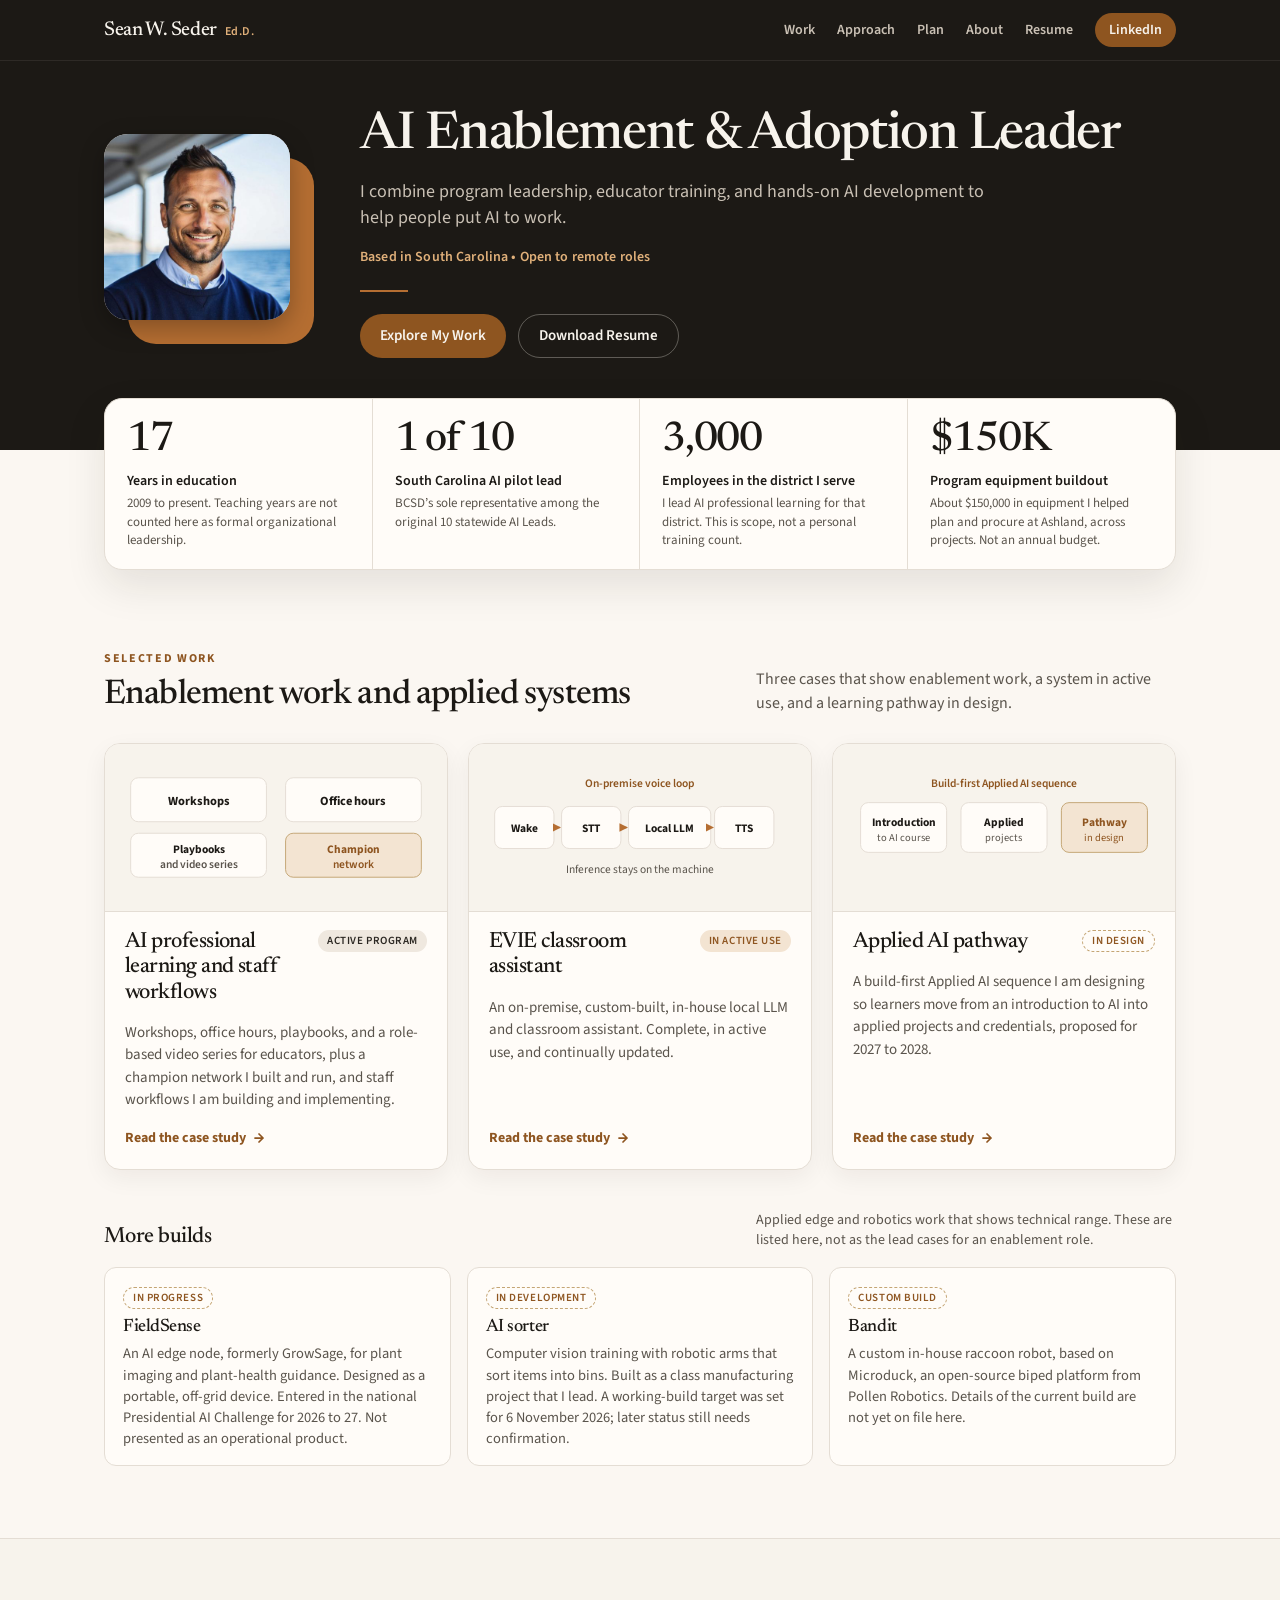
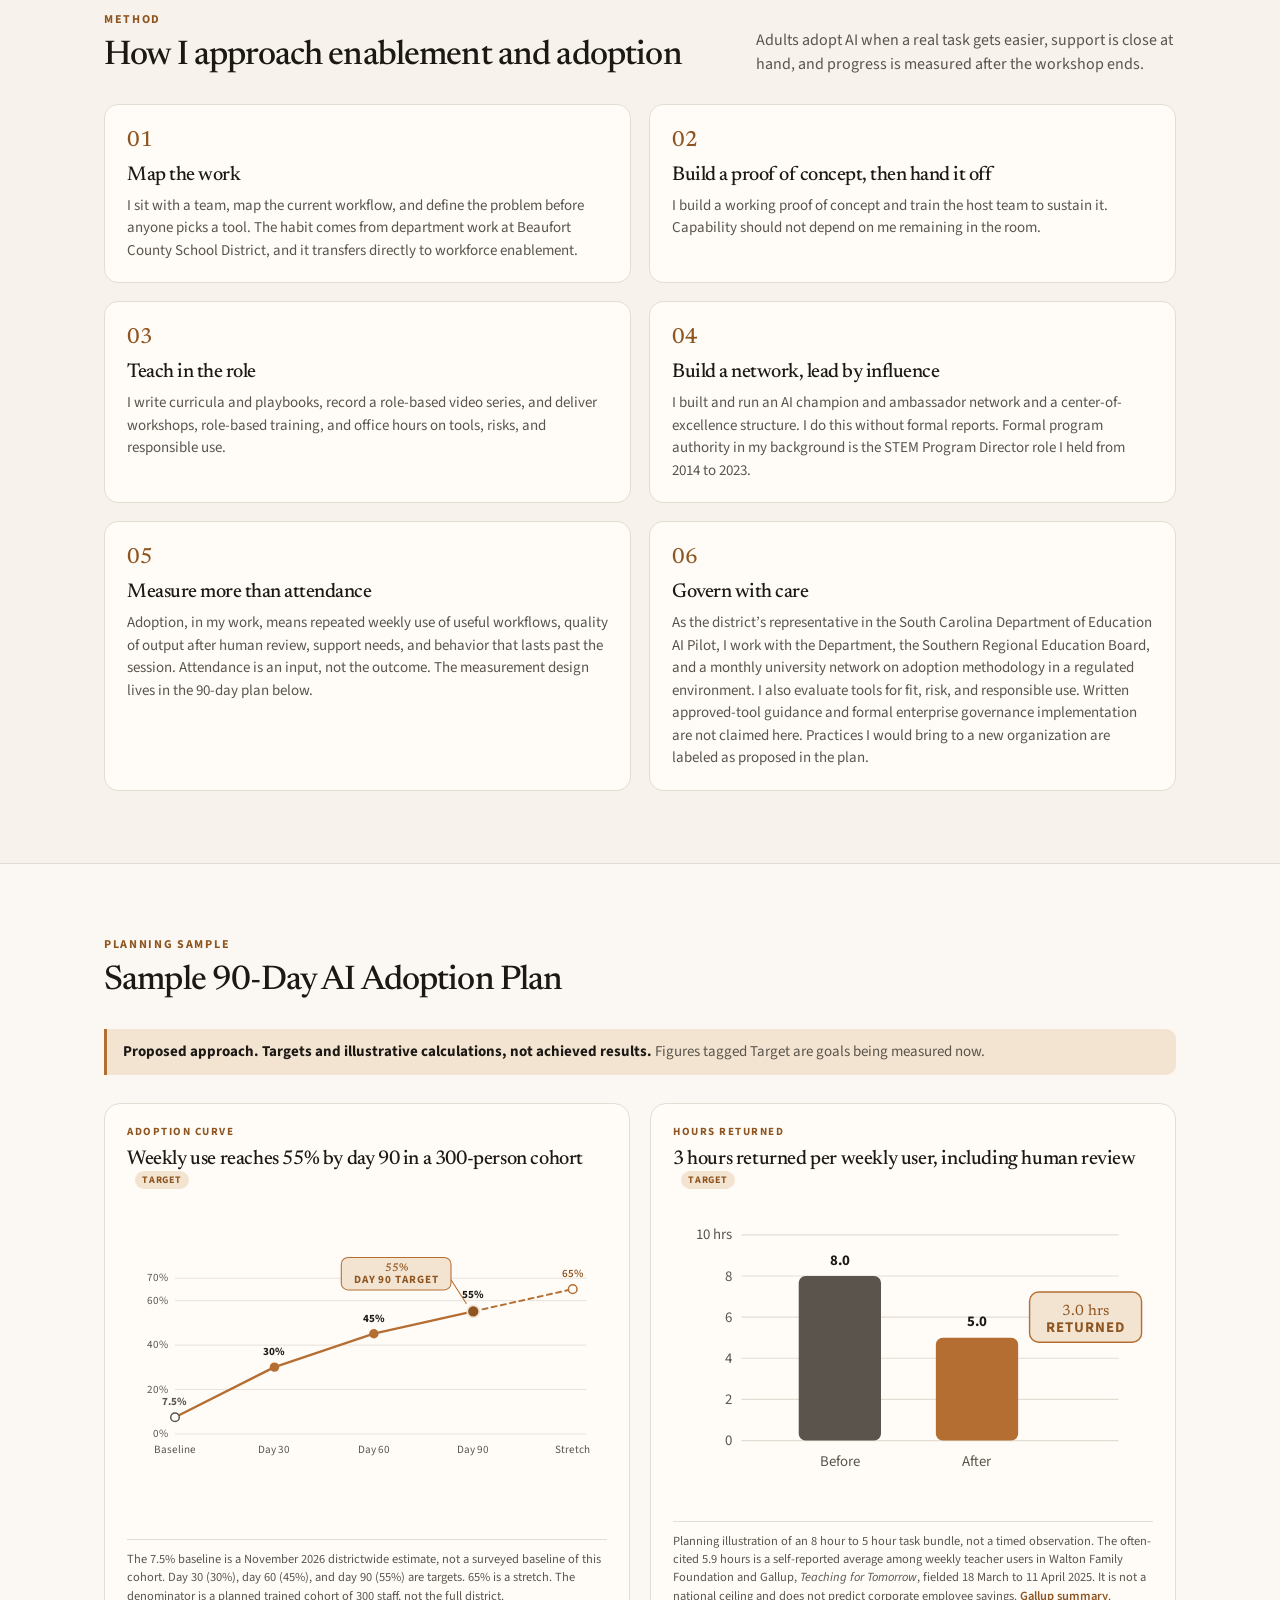
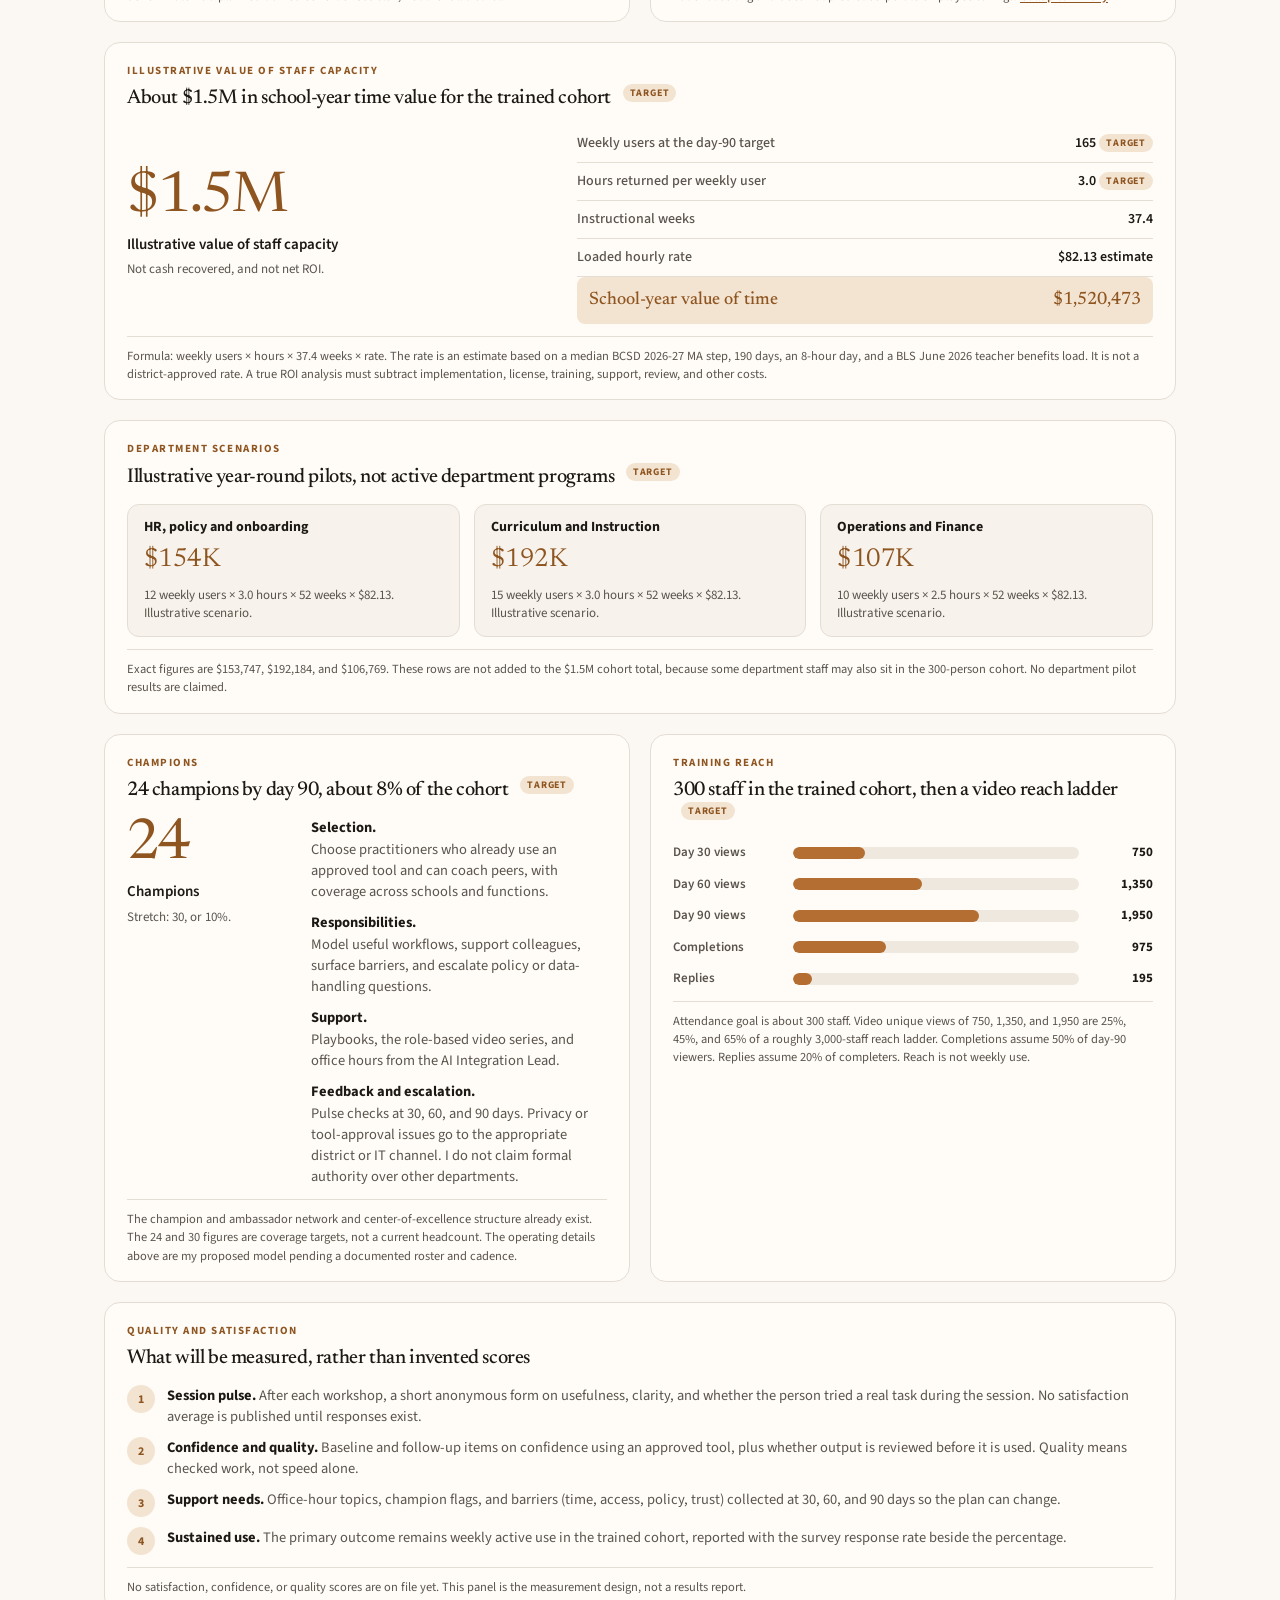
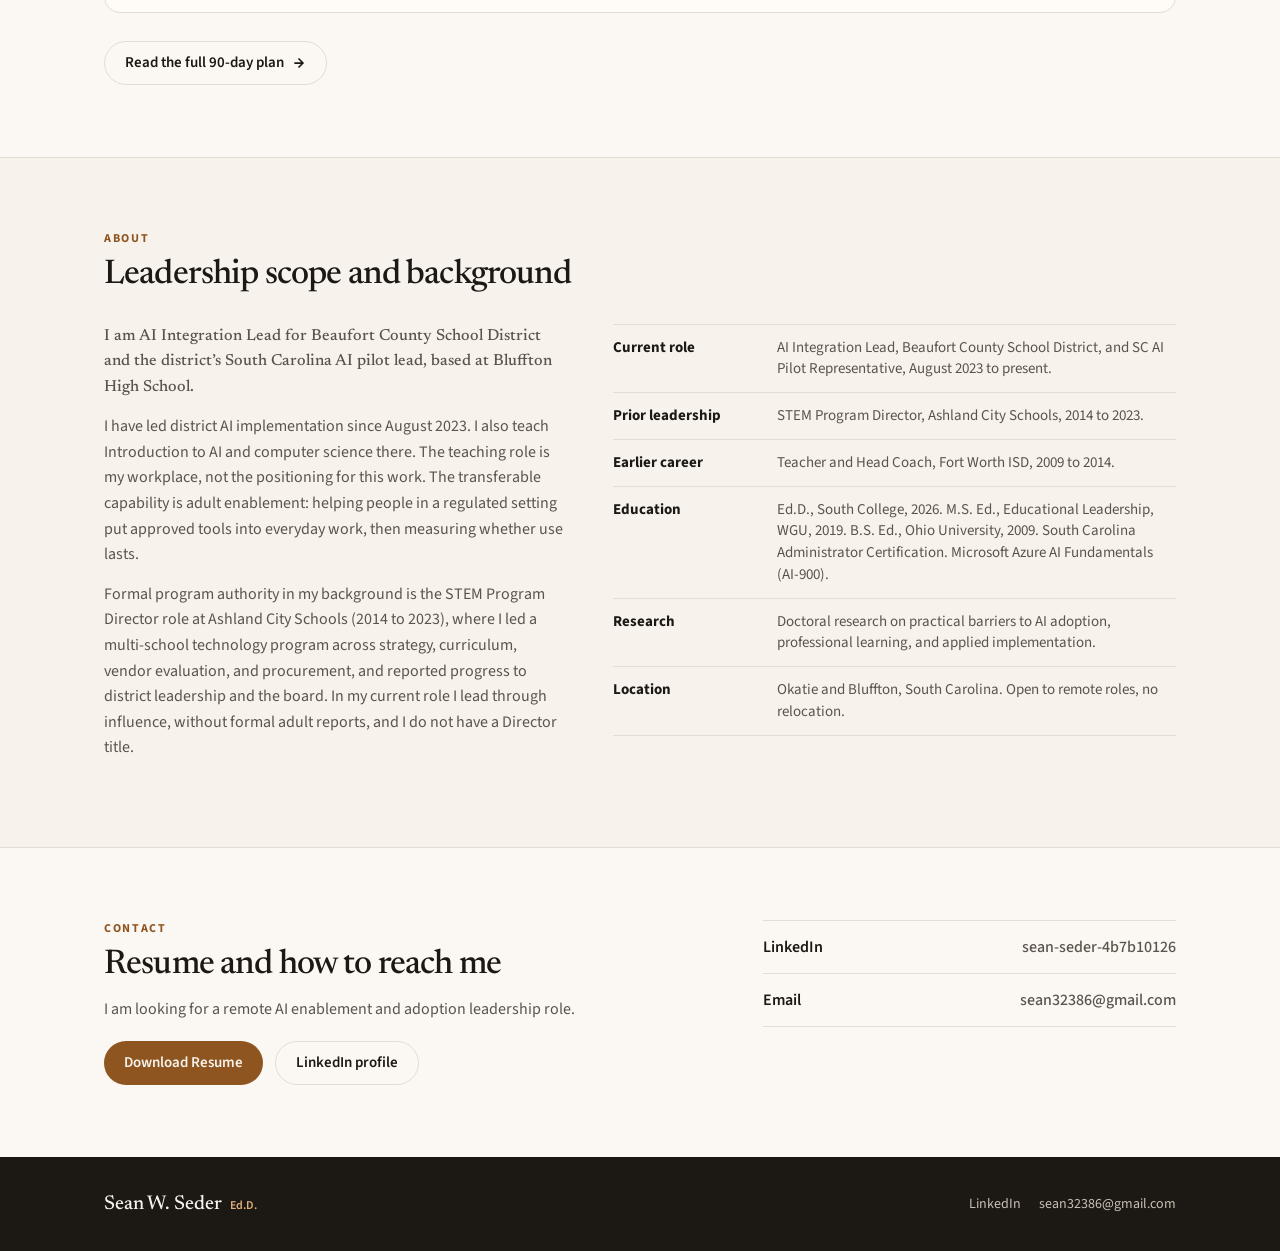
==== commit 0ff6c110: "Update portfolio v7; add pathway case study" ====
--- a/index.html
+++ b/index.html
@@ -596,6 +596,22 @@
   .bar-row { grid-template-columns: 100px 1fr 52px; }
 }
 .arch { overflow: hidden; }
+
+.status-active { background: var(--copper-soft); color: var(--copper-dark); }
+.more { margin-top: 40px; }
+.more-head { display: flex; justify-content: space-between; align-items: flex-end; gap: 16px; margin-bottom: 16px; flex-wrap: wrap; }
+.more-head h3 { font-size: 22px; }
+.more-note { font-size: 14px; color: var(--stone-600); max-width: 420px; line-height: 1.45; }
+.more-grid { display: grid; grid-template-columns: repeat(3, 1fr); gap: 16px; }
+.more-item {
+  background: var(--cream); border: 1px solid var(--stone-200);
+  border-radius: 12px; padding: 16px 18px; min-width: 0;
+}
+.more-item h4 { font-size: 18px; margin: 8px 0 6px; }
+.more-item p { font-size: 14.5px; color: var(--stone-600); line-height: 1.45; }
+@media (max-width: 700px) {
+  .more-grid { grid-template-columns: 1fr; }
+}
 </style>
 <link rel="icon" href="assets/favicon.svg" type="image/svg+xml">
 <link rel="icon" href="assets/favicon-32.png" sizes="32x32">
@@ -686,9 +702,9 @@
     <div class="section-head">
       <div>
         <div class="kicker">Selected work</div>
-        <h2 class="section-title">Delivered programs and working prototypes</h2>
-      </div>
-      <p class="section-lede">Case studies describe what I owned, what exists today, and what has not yet been measured.</p>
+        <h2 class="section-title">Enablement work and applied systems</h2>
+      </div>
+      <p class="section-lede">Three cases that show enablement work, a system in active use, and a learning pathway in design.</p>
     </div>
     <div class="cards">
       <article class="card">
@@ -706,10 +722,10 @@
 </svg></div>
         <div class="card-body">
           <div class="card-top">
-            <h3>District AI professional learning</h3>
-            <span class="status status-delivered">Delivered program</span>
+            <h3>AI professional learning and staff workflows</h3>
+            <span class="status status-delivered">Active program</span>
           </div>
-          <p class="card-desc">Workshops, office hours, playbooks, and a role-based video series for educators in a regulated, student-data environment, plus a champion and ambassador network I built and run.</p>
+          <p class="card-desc">Workshops, office hours, playbooks, and a role-based video series for educators, plus a champion network I built and run, and staff workflows I am building and implementing.</p>
           <a class="card-link" href="case-pd.html">Read the case study <svg viewBox="0 0 14 14" width="14" height="14" fill="none" aria-hidden="true"><path d="M3 7h8M7 3l4 4-4 4" stroke="currentColor" stroke-width="1.75" stroke-linecap="round" stroke-linejoin="round"/></svg></a>
         </div>
       </article>
@@ -718,31 +734,57 @@
         <div class="card-body">
           <div class="card-top">
             <h3>EVIE classroom assistant</h3>
-            <span class="status status-proto">Prototype</span>
+            <span class="status status-active">In active use</span>
           </div>
-          <p class="card-desc">A local, on-premise voice assistant I designed and iterate on so classroom questions can be answered without sending audio to a cloud model.</p>
+          <p class="card-desc">An on-premise, custom-built, in-house local LLM and classroom assistant. Complete, in active use, and continually updated.</p>
           <a class="card-link" href="case-evie.html">Read the case study <svg viewBox="0 0 14 14" width="14" height="14" fill="none" aria-hidden="true"><path d="M3 7h8M7 3l4 4-4 4" stroke="currentColor" stroke-width="1.75" stroke-linecap="round" stroke-linejoin="round"/></svg></a>
         </div>
       </article>
       <article class="card">
-        <div class="card-visual"><svg viewBox="0 0 320 140" role="img" aria-label="CaddieJr coaching flow: plans, sessions, analysis">
-  <text x="160" y="36" text-anchor="middle" font-family="Newsreader, serif" font-size="22" fill="#1C1915">CaddieJr</text>
-  <rect x="16" y="56" width="88" height="52" rx="8" fill="#FFFCF8" stroke="#E4DDD4"/>
-  <text x="60" y="87" text-anchor="middle" font-family="Source Sans 3, sans-serif" font-size="13" font-weight="700" fill="#1C1915">Plans</text>
-  <rect x="116" y="56" width="88" height="52" rx="8" fill="#FFFCF8" stroke="#E4DDD4"/>
-  <text x="160" y="87" text-anchor="middle" font-family="Source Sans 3, sans-serif" font-size="13" font-weight="700" fill="#1C1915">Sessions</text>
-  <rect x="216" y="56" width="88" height="52" rx="8" fill="#F3E4D2" stroke="#C4A574"/>
-  <text x="260" y="87" text-anchor="middle" font-family="Source Sans 3, sans-serif" font-size="13" font-weight="700" fill="#8E5520">Analysis</text>
+        <div class="card-visual"><svg viewBox="0 0 320 140" role="img" aria-label="Applied AI pathway in design: introduction, applied projects, credentials">
+  <rect x="10" y="44" width="90" height="52" rx="8" fill="#FFFCF8" stroke="#E4DDD4"/>
+  <text x="55" y="68" text-anchor="middle" font-family="Source Sans 3, sans-serif" font-size="12" font-weight="700" fill="#1C1915">Introduction</text>
+  <text x="55" y="84" text-anchor="middle" font-family="Source Sans 3, sans-serif" font-size="11" fill="#5A544C">to AI course</text>
+  <rect x="115" y="44" width="90" height="52" rx="8" fill="#FFFCF8" stroke="#E4DDD4"/>
+  <text x="160" y="68" text-anchor="middle" font-family="Source Sans 3, sans-serif" font-size="12" font-weight="700" fill="#1C1915">Applied</text>
+  <text x="160" y="84" text-anchor="middle" font-family="Source Sans 3, sans-serif" font-size="11" fill="#5A544C">projects</text>
+  <rect x="220" y="44" width="90" height="52" rx="8" fill="#F3E4D2" stroke="#C4A574"/>
+  <text x="265" y="68" text-anchor="middle" font-family="Source Sans 3, sans-serif" font-size="12" font-weight="700" fill="#8E5520">Pathway</text>
+  <text x="265" y="84" text-anchor="middle" font-family="Source Sans 3, sans-serif" font-size="11" fill="#8E5520">in design</text>
+  <text x="160" y="28" text-anchor="middle" font-family="Source Sans 3, sans-serif" font-size="12" font-weight="600" fill="#8E5520">Build-first Applied AI sequence</text>
 </svg></div>
         <div class="card-body">
           <div class="card-top">
-            <h3>CaddieJr coaching platform</h3>
-            <span class="status status-beta">Gated beta</span>
+            <h3>Applied AI pathway</h3>
+            <span class="status status-plan">In design</span>
           </div>
-          <p class="card-desc">An AI golf coaching platform I built, now in gated beta and market-ready, pre-launch. Coaching plans, adaptive skill plans, and session analysis.</p>
-          <a class="card-link" href="https://www.caddiejr.com/">Visit caddiejr.com <svg viewBox="0 0 14 14" width="14" height="14" fill="none" aria-hidden="true"><path d="M3 7h8M7 3l4 4-4 4" stroke="currentColor" stroke-width="1.75" stroke-linecap="round" stroke-linejoin="round"/></svg></a>
+          <p class="card-desc">A build-first Applied AI sequence I am designing so learners move from an introduction to AI into applied projects and credentials, proposed for 2027 to 2028.</p>
+          <a class="card-link" href="case-pathway.html">Read the case study <svg viewBox="0 0 14 14" width="14" height="14" fill="none" aria-hidden="true"><path d="M3 7h8M7 3l4 4-4 4" stroke="currentColor" stroke-width="1.75" stroke-linecap="round" stroke-linejoin="round"/></svg></a>
         </div>
       </article>
+    </div>
+    <div class="more" id="more">
+      <div class="more-head">
+        <h3>More builds</h3>
+        <p class="more-note">Applied edge and robotics work that shows technical range. These are listed here, not as the lead cases for an enablement role.</p>
+      </div>
+      <div class="more-grid">
+        <article class="more-item">
+          <span class="status status-plan">In progress</span>
+          <h4>FieldSense</h4>
+          <p>An AI edge node, formerly GrowSage, for plant imaging and plant-health guidance. Designed as a portable, off-grid device. Entered in the national Presidential AI Challenge for 2026 to 27. Not presented as an operational product.</p>
+        </article>
+        <article class="more-item">
+          <span class="status status-plan">In development</span>
+          <h4>AI sorter</h4>
+          <p>Computer vision training with robotic arms that sort items into bins. Built as a class manufacturing project that I lead. A working-build target was set for 6 November 2026; later status still needs confirmation.</p>
+        </article>
+        <article class="more-item">
+          <span class="status status-plan">Custom build</span>
+          <h4>Bandit</h4>
+          <p>A custom in-house raccoon robot, based on Microduck, an open-source biped platform from Pollen Robotics. Details of the current build are not yet on file here.</p>
+        </article>
+      </div>
     </div>
   </div>
 </section>
@@ -764,7 +806,7 @@
       </article>
       <article class="step">
         <div class="step-num">02</div>
-        <h3>Prototype, then hand it off</h3>
+        <h3>Build a proof of concept, then hand it off</h3>
         <p>I build a working proof of concept and train the host team to sustain it. Capability should not depend on me remaining in the room.</p>
       </article>
       <article class="step">
@@ -954,7 +996,7 @@
           <div class="bar-row"><span class="lab">Completions</span><div class="bar-track"><div class="bar-fill" style="width:32.5%"></div></div><span class="val">975</span></div>
           <div class="bar-row"><span class="lab">Replies</span><div class="bar-track"><div class="bar-fill" style="width:6.5%"></div></div><span class="val">195</span></div>
         </div>
-        <p class="exhibit-source">Attendance goal is about 300 staff. Video unique views of 750, 1,350, and 1,950 are 25%, 45%, and 65% of a roughly 3,000-employee reach ladder. Completions assume 50% of day-90 viewers. Replies assume 20% of completers. Reach is not weekly use.</p>
+        <p class="exhibit-source">Attendance goal is about 300 staff. Video unique views of 750, 1,350, and 1,950 are 25%, 45%, and 65% of a roughly 3,000-staff reach ladder. Completions assume 50% of day-90 viewers. Replies assume 20% of completers. Reach is not weekly use.</p>
       </article>
 
       <article class="exhibit wide">
--- a/styles.css
+++ b/styles.css
@@ -585,3 +585,19 @@
   .bar-row { grid-template-columns: 100px 1fr 52px; }
 }
 .arch { overflow: hidden; }
+
+.status-active { background: var(--copper-soft); color: var(--copper-dark); }
+.more { margin-top: 40px; }
+.more-head { display: flex; justify-content: space-between; align-items: flex-end; gap: 16px; margin-bottom: 16px; flex-wrap: wrap; }
+.more-head h3 { font-size: 22px; }
+.more-note { font-size: 14px; color: var(--stone-600); max-width: 420px; line-height: 1.45; }
+.more-grid { display: grid; grid-template-columns: repeat(3, 1fr); gap: 16px; }
+.more-item {
+  background: var(--cream); border: 1px solid var(--stone-200);
+  border-radius: 12px; padding: 16px 18px; min-width: 0;
+}
+.more-item h4 { font-size: 18px; margin: 8px 0 6px; }
+.more-item p { font-size: 14.5px; color: var(--stone-600); line-height: 1.45; }
+@media (max-width: 700px) {
+  .more-grid { grid-template-columns: 1fr; }
+}
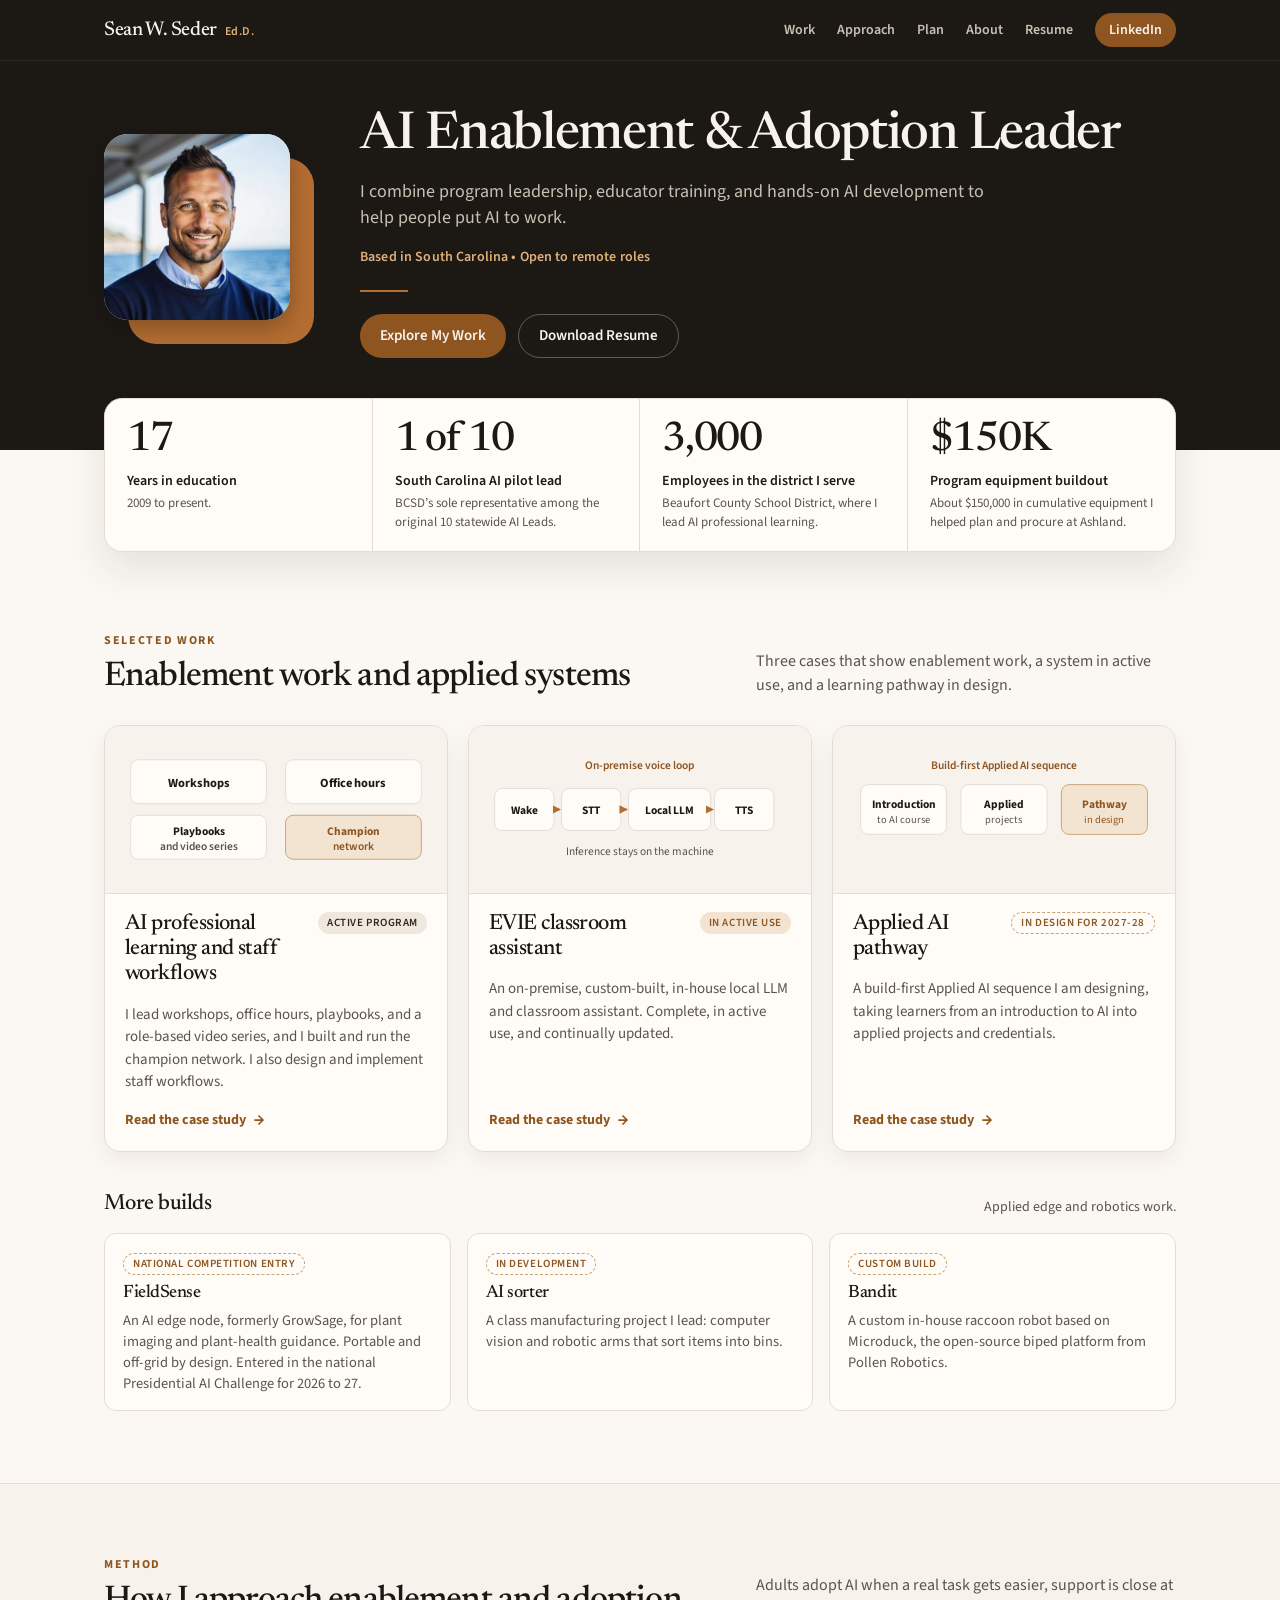
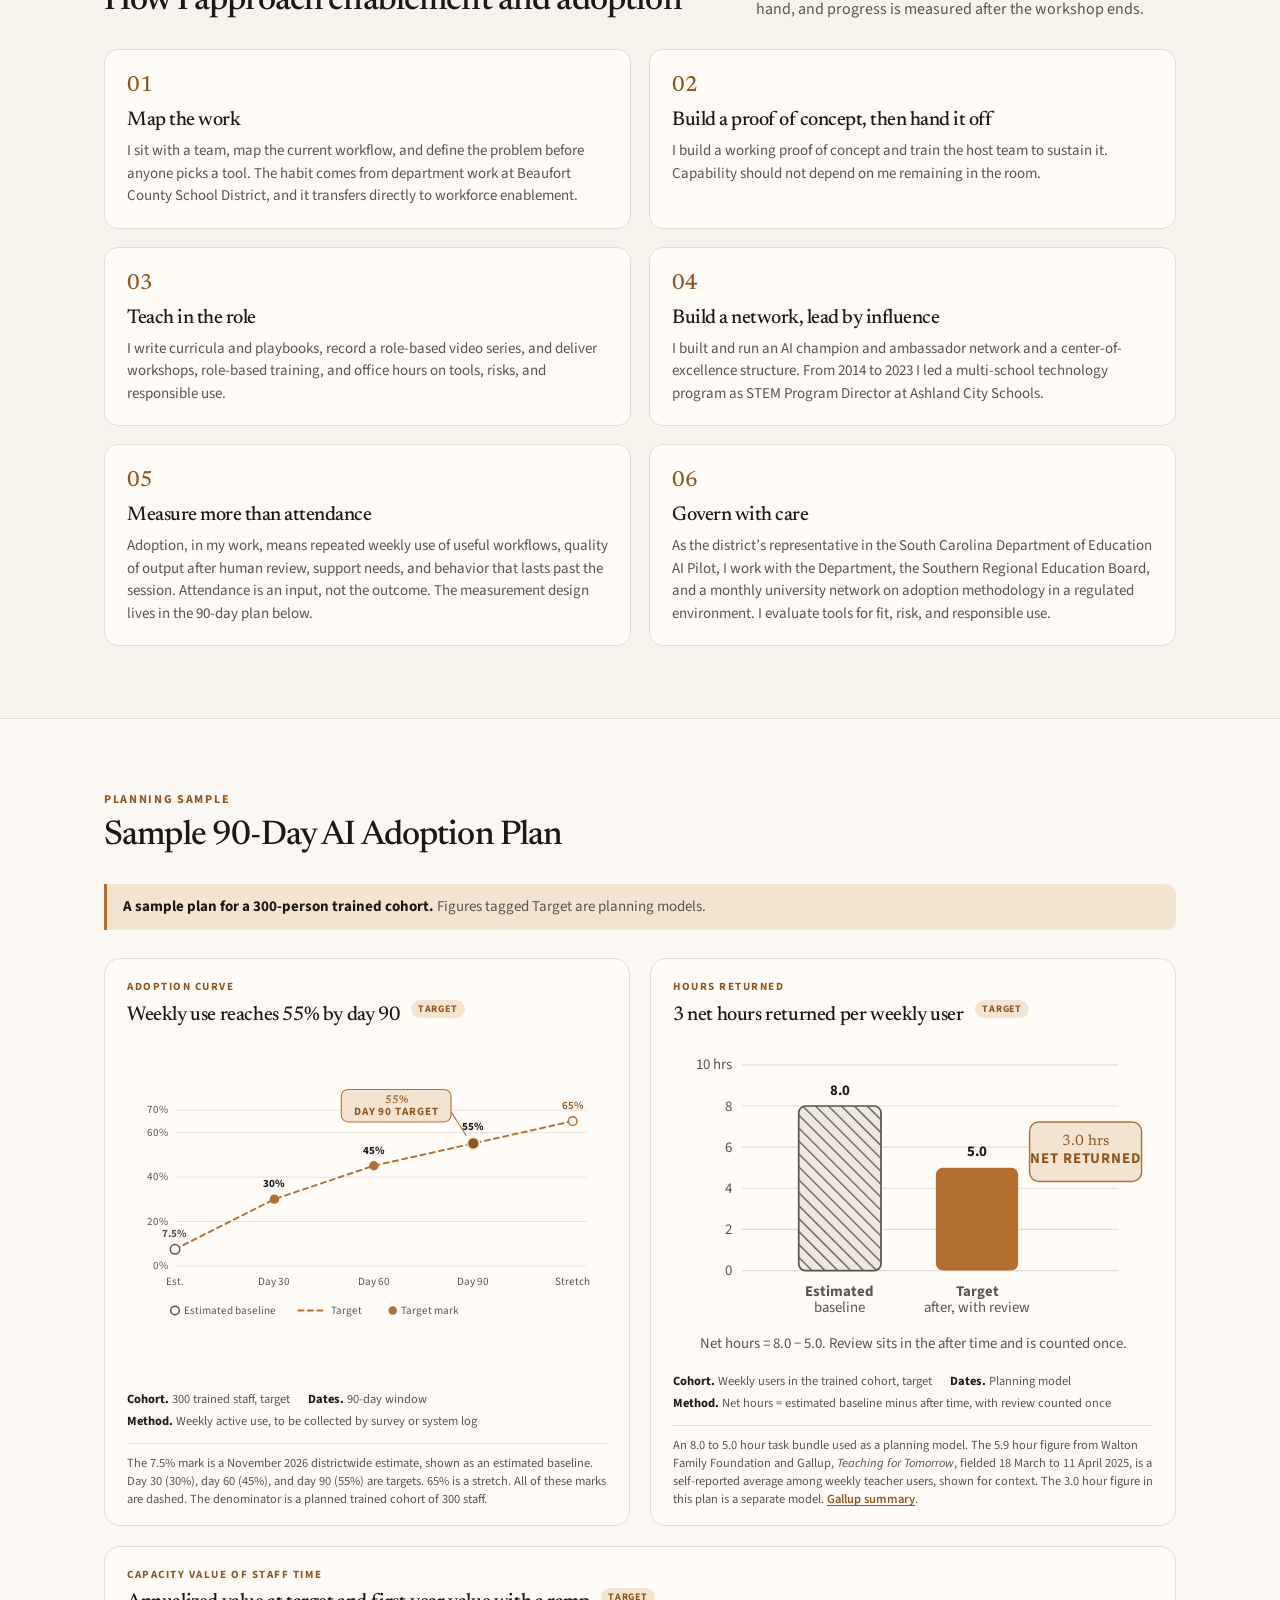
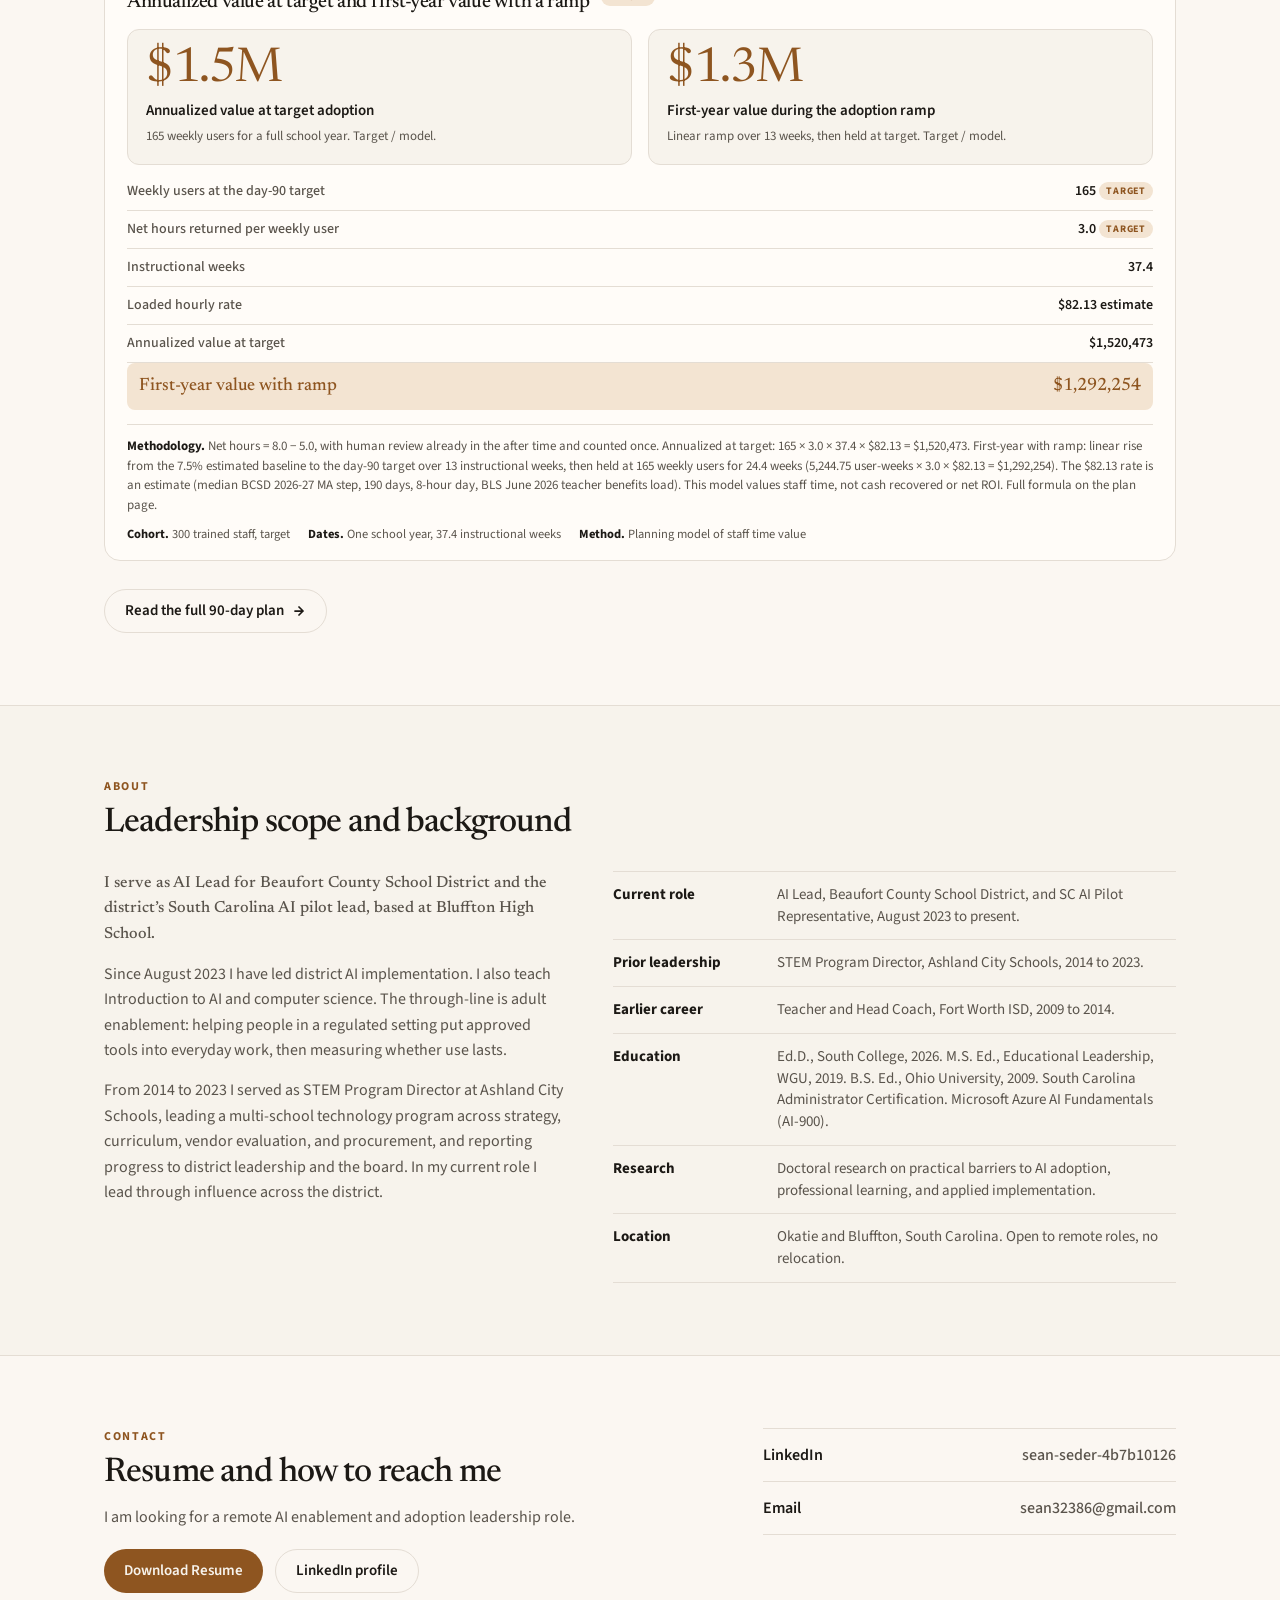
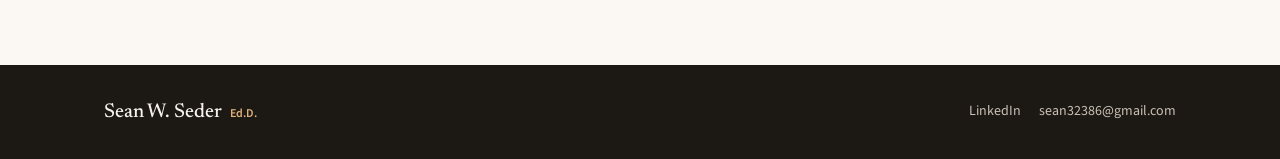
==== commit f10f220c: "Publish portfolio v8" ====
--- a/index.html
+++ b/index.html
@@ -4,12 +4,12 @@
 <meta charset="utf-8">
 <meta name="viewport" content="width=device-width, initial-scale=1">
 <title>Sean W. Seder, Ed.D. | AI Enablement &amp; Adoption Leader</title>
-<meta name="description" content="Portfolio of Sean W. Seder, Ed.D., AI Integration Lead and South Carolina AI pilot lead.">
+<meta name="description" content="Portfolio of Sean W. Seder, Ed.D., AI Lead and South Carolina AI pilot lead.">
 <link rel="preconnect" href="https://fonts.googleapis.com">
 <link rel="preconnect" href="https://fonts.gstatic.com" crossorigin>
 <link href="https://fonts.googleapis.com/css2?family=Newsreader:opsz,wght@6..72,500;6..72,600&family=Source+Sans+3:wght@400;600;700&display=swap" rel="stylesheet">
 <link rel="stylesheet" href="styles.css">
-<style>/* Concept B v7. Public, evidence-first. No em dashes in any copy. */
+<style>/* Concept B v8. Public portfolio. No em dashes in any copy. */
 :root {
   --charcoal: #1C1915;
   --charcoal-800: #2C2823;
@@ -611,6 +611,142 @@
 .more-item p { font-size: 14.5px; color: var(--stone-600); line-height: 1.45; }
 @media (max-width: 700px) {
   .more-grid { grid-template-columns: 1fr; }
+}
+
+
+/* v8: artifact slots, dual value figures, chart meta */
+.artifact-grid {
+  display: grid;
+  grid-template-columns: 1fr 1fr;
+  gap: 16px;
+  margin: 16px 0 8px;
+  max-width: 760px;
+}
+.case-block.wide .artifact-grid { max-width: 1120px; }
+.artifact { margin: 0; }
+.artifact-frame {
+  aspect-ratio: 16 / 10;
+  border: 1.5px dashed var(--copper-line);
+  border-radius: 14px;
+  background:
+    repeating-linear-gradient(-45deg, transparent, transparent 10px, rgba(181, 110, 50, 0.045) 10px, rgba(181, 110, 50, 0.045) 20px),
+    var(--ivory);
+  display: flex;
+  align-items: center;
+  justify-content: center;
+  text-align: center;
+  padding: 20px 24px;
+  color: var(--copper-dark);
+  font-family: "Source Sans 3", sans-serif;
+  font-size: 14px;
+  font-weight: 700;
+  letter-spacing: 0.03em;
+  line-height: 1.35;
+  min-height: 140px;
+}
+.artifact figcaption {
+  font-size: 13px;
+  color: var(--stone-600);
+  margin-top: 8px;
+  line-height: 1.4;
+}
+
+.value-pair {
+  display: grid;
+  grid-template-columns: 1fr 1fr;
+  gap: 16px;
+  width: 100%;
+  margin-bottom: 8px;
+}
+.value-pair .value-hero {
+  background: var(--ivory);
+  border: 1px solid var(--stone-200);
+  border-radius: 12px;
+  padding: 16px 18px 18px;
+}
+.value-pair .value-amount { font-size: 48px; }
+.value-pair .value-caption { margin-top: 6px; }
+
+.chart-meta {
+  font-size: 12.5px;
+  color: var(--stone-600);
+  margin-top: 10px;
+  display: flex;
+  flex-wrap: wrap;
+  gap: 4px 18px;
+}
+.chart-meta strong { color: var(--charcoal); font-weight: 700; }
+
+.method-note {
+  font-size: 13px;
+  color: var(--stone-600);
+  line-height: 1.5;
+  margin-top: 14px;
+  padding-top: 12px;
+  border-top: 1px solid var(--stone-200);
+}
+.method-note strong { color: var(--charcoal); font-weight: 700; }
+
+.legend-row {
+  display: flex;
+  flex-wrap: wrap;
+  gap: 14px 20px;
+  font-size: 12.5px;
+  color: var(--stone-600);
+  margin-top: 8px;
+  align-items: center;
+}
+.legend-row .swatch {
+  display: inline-flex;
+  align-items: center;
+  gap: 6px;
+}
+.legend-row i {
+  display: inline-block;
+  width: 18px;
+  height: 10px;
+  border-radius: 99px;
+  flex-shrink: 0;
+}
+.legend-row i.solid { background: var(--copper); }
+.legend-row i.dashed {
+  background: repeating-linear-gradient(90deg, var(--copper) 0 8px, transparent 8px 12px);
+  box-shadow: inset 0 0 0 1px transparent;
+  height: 3px;
+  width: 22px;
+  border-radius: 0;
+}
+.legend-row i.hollow {
+  width: 10px;
+  height: 10px;
+  border-radius: 50%;
+  background: var(--cream);
+  border: 1.75px solid var(--stone-600);
+}
+.legend-row i.hatch {
+  width: 16px;
+  height: 10px;
+  border-radius: 2px;
+  background:
+    repeating-linear-gradient(-45deg, #5A544C 0 2px, transparent 2px 5px),
+    var(--stone-100);
+  border: 1px solid var(--stone-600);
+}
+
+@media (max-width: 700px) {
+  .artifact-grid, .value-pair { grid-template-columns: 1fr; }
+  .value-pair .value-amount { font-size: 42px; }
+  .artifact-frame { min-height: 120px; }
+}
+
+/* v8 polish */
+section[id], .case-hero { scroll-margin-top: 72px; }
+.artifact-grid.three { grid-template-columns: repeat(3, 1fr); }
+@media (max-width: 700px) {
+  .artifact-grid.three { grid-template-columns: 1fr; }
+  .chart-callout { display: none; }
+  .arch { overflow-x: auto; -webkit-overflow-scrolling: touch; }
+  .arch svg { min-width: 860px; height: auto; }
 }
 </style>
 <link rel="icon" href="assets/favicon.svg" type="image/svg+xml">
@@ -676,7 +812,7 @@
       <div class="kpi">
         <div class="kpi-value">17</div>
         <div class="kpi-label">Years in education</div>
-        <div class="kpi-sub">2009 to present. Teaching years are not counted here as formal organizational leadership.</div>
+        <div class="kpi-sub">2009 to present.</div>
       </div>
       <div class="kpi">
         <div class="kpi-value">1 of 10</div>
@@ -686,12 +822,12 @@
       <div class="kpi">
         <div class="kpi-value">3,000</div>
         <div class="kpi-label">Employees in the district I serve</div>
-        <div class="kpi-sub">I lead AI professional learning for that district. This is scope, not a personal training count.</div>
+        <div class="kpi-sub">Beaufort County School District, where I lead AI professional learning.</div>
       </div>
       <div class="kpi">
         <div class="kpi-value">$150K</div>
         <div class="kpi-label">Program equipment buildout</div>
-        <div class="kpi-sub">About $150,000 in equipment I helped plan and procure at Ashland, across projects. Not an annual budget.</div>
+        <div class="kpi-sub">About $150,000 in cumulative equipment I helped plan and procure at Ashland.</div>
       </div>
     </div>
   </div>
@@ -725,7 +861,7 @@
             <h3>AI professional learning and staff workflows</h3>
             <span class="status status-delivered">Active program</span>
           </div>
-          <p class="card-desc">Workshops, office hours, playbooks, and a role-based video series for educators, plus a champion network I built and run, and staff workflows I am building and implementing.</p>
+          <p class="card-desc">I lead workshops, office hours, playbooks, and a role-based video series, and I built and run the champion network. I also design and implement staff workflows.</p>
           <a class="card-link" href="case-pd.html">Read the case study <svg viewBox="0 0 14 14" width="14" height="14" fill="none" aria-hidden="true"><path d="M3 7h8M7 3l4 4-4 4" stroke="currentColor" stroke-width="1.75" stroke-linecap="round" stroke-linejoin="round"/></svg></a>
         </div>
       </article>
@@ -756,9 +892,9 @@
         <div class="card-body">
           <div class="card-top">
             <h3>Applied AI pathway</h3>
-            <span class="status status-plan">In design</span>
+            <span class="status status-plan">In design for 2027-28</span>
           </div>
-          <p class="card-desc">A build-first Applied AI sequence I am designing so learners move from an introduction to AI into applied projects and credentials, proposed for 2027 to 2028.</p>
+          <p class="card-desc">A build-first Applied AI sequence I am designing, taking learners from an introduction to AI into applied projects and credentials.</p>
           <a class="card-link" href="case-pathway.html">Read the case study <svg viewBox="0 0 14 14" width="14" height="14" fill="none" aria-hidden="true"><path d="M3 7h8M7 3l4 4-4 4" stroke="currentColor" stroke-width="1.75" stroke-linecap="round" stroke-linejoin="round"/></svg></a>
         </div>
       </article>
@@ -766,23 +902,23 @@
     <div class="more" id="more">
       <div class="more-head">
         <h3>More builds</h3>
-        <p class="more-note">Applied edge and robotics work that shows technical range. These are listed here, not as the lead cases for an enablement role.</p>
+        <p class="more-note">Applied edge and robotics work.</p>
       </div>
       <div class="more-grid">
         <article class="more-item">
-          <span class="status status-plan">In progress</span>
+          <span class="status status-plan">National competition entry</span>
           <h4>FieldSense</h4>
-          <p>An AI edge node, formerly GrowSage, for plant imaging and plant-health guidance. Designed as a portable, off-grid device. Entered in the national Presidential AI Challenge for 2026 to 27. Not presented as an operational product.</p>
+          <p>An AI edge node, formerly GrowSage, for plant imaging and plant-health guidance. Portable and off-grid by design. Entered in the national Presidential AI Challenge for 2026 to 27.</p>
         </article>
         <article class="more-item">
           <span class="status status-plan">In development</span>
           <h4>AI sorter</h4>
-          <p>Computer vision training with robotic arms that sort items into bins. Built as a class manufacturing project that I lead. A working-build target was set for 6 November 2026; later status still needs confirmation.</p>
+          <p>A class manufacturing project I lead: computer vision and robotic arms that sort items into bins.</p>
         </article>
         <article class="more-item">
           <span class="status status-plan">Custom build</span>
           <h4>Bandit</h4>
-          <p>A custom in-house raccoon robot, based on Microduck, an open-source biped platform from Pollen Robotics. Details of the current build are not yet on file here.</p>
+          <p>A custom in-house raccoon robot based on Microduck, the open-source biped platform from Pollen Robotics.</p>
         </article>
       </div>
     </div>
@@ -817,7 +953,7 @@
       <article class="step">
         <div class="step-num">04</div>
         <h3>Build a network, lead by influence</h3>
-        <p>I built and run an AI champion and ambassador network and a center-of-excellence structure. I do this without formal reports. Formal program authority in my background is the STEM Program Director role I held from 2014 to 2023.</p>
+        <p>I built and run an AI champion and ambassador network and a center-of-excellence structure. From 2014 to 2023 I led a multi-school technology program as STEM Program Director at Ashland City Schools.</p>
       </article>
     </div>
     <div class="steps" style="margin-top:18px">
@@ -829,7 +965,7 @@
       <article class="step">
         <div class="step-num">06</div>
         <h3>Govern with care</h3>
-        <p>As the district’s representative in the South Carolina Department of Education AI Pilot, I work with the Department, the Southern Regional Education Board, and a monthly university network on adoption methodology in a regulated environment. I also evaluate tools for fit, risk, and responsible use. Written approved-tool guidance and formal enterprise governance implementation are not claimed here. Practices I would bring to a new organization are labeled as proposed in the plan.</p>
+        <p>As the district’s representative in the South Carolina Department of Education AI Pilot, I work with the Department, the Southern Regional Education Board, and a monthly university network on adoption methodology in a regulated environment. I evaluate tools for fit, risk, and responsible use.</p>
       </article>
     </div>
   </div>
@@ -843,15 +979,15 @@
         <h2 class="section-title">Sample 90-Day AI Adoption Plan</h2>
       </div>
     </div>
-    <p class="plan-note"><strong>Proposed approach. Targets and illustrative calculations, not achieved results.</strong> Figures tagged Target are goals being measured now.</p>
+    <p class="plan-note"><strong>A sample plan for a 300-person trained cohort.</strong> Figures tagged Target are planning models.</p>
 
     <div class="exhibits">
       <article class="exhibit">
         <div class="exhibit-kicker">Adoption curve</div>
-        <h3 class="exhibit-title">Weekly use reaches 55% by day 90 in a 300-person cohort <span class="tg">Target</span></h3>
-        <div class="exhibit-viz"><svg viewBox="0 0 560 270" width="100%" role="img" aria-labelledby="adTitle adDesc">
+        <h3 class="exhibit-title">Weekly use reaches 55% by day 90 <span class="tg">Target</span></h3>
+        <div class="exhibit-viz"><svg viewBox="0 0 560 290" width="100%" role="img" aria-labelledby="adTitle adDesc">
   <title id="adTitle">Target adoption ladder from a 7.5 percent estimated baseline to a 55 percent day-90 target, with a 65 percent stretch</title>
-  <desc id="adDesc">Line chart of weekly active use at an estimated baseline, then target values at day 30, day 60, day 90, and a stretch mark.</desc>
+  <desc id="adDesc">Dashed line chart of weekly active use. The 7.5 percent mark is an estimated baseline. Day 30, day 60, day 90, and stretch marks are targets. No measured results are plotted.</desc>
   <g fill="none" stroke="#E4DDD4" stroke-width="1">
     <line x1="56" y1="210" x2="536" y2="210"/>
     <line x1="56" y1="158.14" x2="536" y2="158.14"/>
@@ -866,12 +1002,11 @@
     <text x="48" y="58">60%</text>
     <text x="48" y="32">70%</text>
   </g>
-  <g font-family="Source Sans 3, sans-serif" font-size="13" fill="#5A544C" text-anchor="middle">
-    <text x="56" y="232">Baseline</text><text x="172" y="232">Day 30</text><text x="288" y="232">Day 60</text><text x="404" y="232">Day 90</text><text x="520" y="232">Stretch</text>
+  <g font-family="Source Sans 3, sans-serif" font-size="12" fill="#5A544C" text-anchor="middle">
+    <text x="56" y="232">Est.</text><text x="172" y="232">Day 30</text><text x="288" y="232">Day 60</text><text x="404" y="232">Day 90</text><text x="520" y="232">Stretch</text>
   </g>
-  <path d="M56 190.5 L172 132.0 L288 93.0 L404 67.0" stroke="#B56E32" stroke-width="2.75" fill="none" stroke-linecap="round" stroke-linejoin="round"/>
-  <path d="M404 67.0 L520 41.0" stroke="#B56E32" stroke-width="2.25" fill="none" stroke-dasharray="6 5" stroke-linecap="round"/>
-  <circle cx="56" cy="190.5" r="5" fill="#FFFCF8" stroke="#5A544C" stroke-width="1.75"/>
+  <path d="M56 190.5 L172 132.0 L288 93.0 L404 67.0 L520 41.0" stroke="#B56E32" stroke-width="2.25" fill="none" stroke-dasharray="6 5" stroke-linecap="round" stroke-linejoin="round"/>
+  <circle cx="56" cy="190.5" r="5.5" fill="#FFFCF8" stroke="#5A544C" stroke-width="1.75"/>
   <circle cx="172" cy="132.0" r="5.5" fill="#B56E32"/>
   <circle cx="288" cy="93.0" r="5.5" fill="#B56E32"/>
   <circle cx="404" cy="67.0" r="7" fill="#8E5520" stroke="#F3E4D2" stroke-width="2"/>
@@ -881,20 +1016,39 @@
   <text x="288" y="79.0" text-anchor="middle" font-family="Source Sans 3, sans-serif" font-size="13" font-weight="700" fill="#1C1915">45%</text>
   <text x="404" y="51.0" text-anchor="middle" font-family="Source Sans 3, sans-serif" font-size="13" font-weight="700" fill="#1C1915">55%</text>
   <text x="520" y="27.0" text-anchor="middle" font-family="Source Sans 3, sans-serif" font-size="13" font-weight="600" fill="#8E5520">65%</text>
+  <g class="chart-callout">
   <rect x="250" y="4" width="128" height="38" rx="8" fill="#F3E4D2" stroke="#B56E32" stroke-width="1.25"/>
   <text x="314" y="20" text-anchor="middle" font-family="Newsreader, serif" font-size="16" font-weight="500" fill="#8E5520">55%</text>
   <text x="314" y="34" text-anchor="middle" font-family="Source Sans 3, sans-serif" font-size="10" font-weight="700" fill="#8E5520" letter-spacing="0.08em">DAY 90 TARGET</text>
   <path d="M378 30 L396 58" stroke="#B56E32" stroke-width="1.25" fill="none"/>
+  </g>
+  <circle cx="56" cy="262" r="5" fill="#FFFCF8" stroke="#5A544C" stroke-width="1.75"/>
+  <text x="66" y="266" font-family="Source Sans 3, sans-serif" font-size="12" fill="#5A544C">Estimated baseline</text>
+  <line x1="200" y1="262" x2="230" y2="262" stroke="#B56E32" stroke-width="2.25" stroke-dasharray="6 5" stroke-linecap="round"/>
+  <text x="238" y="266" font-family="Source Sans 3, sans-serif" font-size="12" fill="#5A544C">Target</text>
+  <circle cx="310" cy="262" r="5" fill="#B56E32"/>
+  <text x="320" y="266" font-family="Source Sans 3, sans-serif" font-size="12" fill="#5A544C">Target mark</text>
 </svg></div>
-        <p class="exhibit-source">The 7.5% baseline is a November 2026 districtwide estimate, not a surveyed baseline of this cohort. Day 30 (30%), day 60 (45%), and day 90 (55%) are targets. 65% is a stretch. The denominator is a planned trained cohort of 300 staff, not the full district.</p>
+        <div class="chart-meta">
+  <span><strong>Cohort.</strong> 300 trained staff, target</span>
+  <span><strong>Dates.</strong> 90-day window</span>
+  <span><strong>Method.</strong> Weekly active use, to be collected by survey or system log</span>
+</div>
+        <p class="exhibit-source">The 7.5% mark is a November 2026 districtwide estimate, shown as an estimated baseline. Day 30 (30%), day 60 (45%), and day 90 (55%) are targets. 65% is a stretch. All of these marks are dashed. The denominator is a planned trained cohort of 300 staff.</p>
       </article>
 
       <article class="exhibit">
         <div class="exhibit-kicker">Hours returned</div>
-        <h3 class="exhibit-title">3 hours returned per weekly user, including human review <span class="tg">Target</span></h3>
-        <div class="exhibit-viz"><svg viewBox="0 0 420 260" width="100%" role="img" aria-labelledby="hrTitle hrDesc">
-  <title id="hrTitle">Planning illustration of 8 hours before and 5 hours after, returning 3 hours per weekly user</title>
-  <desc id="hrDesc">Two bars comparing a planned before time of 8 hours with a planned after time of 5 hours, including human review.</desc>
+        <h3 class="exhibit-title">3 net hours returned per weekly user <span class="tg">Target</span></h3>
+        <div class="exhibit-viz"><svg viewBox="0 0 420 280" width="100%" role="img" aria-labelledby="hrTitle hrDesc">
+  <title id="hrTitle">Planning model of 8 hours estimated baseline and 5 hours after, returning 3 net hours per weekly user. Human review is included in the after time and counted once.</title>
+  <desc id="hrDesc">Two bars. The first is an estimated baseline of 8 hours, drawn with a hatch. The second is a 5 hour target after condition, including human review. The difference is 3 net hours returned.</desc>
+  <defs>
+    <pattern id="estHatch" patternUnits="userSpaceOnUse" width="8" height="8" patternTransform="rotate(-45)">
+      <rect width="8" height="8" fill="#EFE8DF"/>
+      <line x1="0" y1="0" x2="0" y2="8" stroke="#5A544C" stroke-width="2.2"/>
+    </pattern>
+  </defs>
   <g fill="none" stroke="#E4DDD4" stroke-width="1">
     <line x1="60" y1="200" x2="390" y2="200"/>
     <line x1="60" y1="164" x2="390" y2="164"/>
@@ -911,104 +1065,57 @@
     <text x="52" y="60">8</text>
     <text x="52" y="24">10 hrs</text>
   </g>
-  <rect x="110" y="56" width="72" height="144" rx="6" fill="#5A544C"/>
+  <rect x="110" y="56" width="72" height="144" rx="6" fill="url(#estHatch)" stroke="#5A544C" stroke-width="1.5"/>
   <rect x="230" y="110" width="72" height="90" rx="6" fill="#B56E32"/>
   <text x="146" y="46" text-anchor="middle" font-family="Source Sans 3, sans-serif" font-size="15" font-weight="700" fill="#1C1915">8.0</text>
   <text x="266" y="100" text-anchor="middle" font-family="Source Sans 3, sans-serif" font-size="15" font-weight="700" fill="#1C1915">5.0</text>
-  <text x="146" y="222" text-anchor="middle" font-family="Source Sans 3, sans-serif" font-size="13" fill="#5A544C">Before</text>
-  <text x="266" y="222" text-anchor="middle" font-family="Source Sans 3, sans-serif" font-size="13" fill="#5A544C">After</text>
-  <rect x="312" y="70" width="98" height="44" rx="8" fill="#F3E4D2" stroke="#B56E32" stroke-width="1.25"/>
+  <text x="146" y="222" text-anchor="middle" font-family="Source Sans 3, sans-serif" font-size="12" font-weight="700" fill="#5A544C">Estimated</text>
+  <text x="146" y="236" text-anchor="middle" font-family="Source Sans 3, sans-serif" font-size="12" fill="#5A544C">baseline</text>
+  <text x="266" y="222" text-anchor="middle" font-family="Source Sans 3, sans-serif" font-size="12" font-weight="700" fill="#5A544C">Target</text>
+  <text x="266" y="236" text-anchor="middle" font-family="Source Sans 3, sans-serif" font-size="12" fill="#5A544C">after, with review</text>
+  <rect x="312" y="70" width="98" height="52" rx="8" fill="#F3E4D2" stroke="#B56E32" stroke-width="1.25"/>
   <text x="361" y="90" text-anchor="middle" font-family="Newsreader, serif" font-size="16" fill="#8E5520">3.0 hrs</text>
-  <text x="361" y="105" text-anchor="middle" font-family="Source Sans 3, sans-serif" font-size="10" font-weight="700" fill="#8E5520" letter-spacing="0.06em">RETURNED</text>
+  <text x="361" y="106" text-anchor="middle" font-family="Source Sans 3, sans-serif" font-size="10" font-weight="700" fill="#8E5520" letter-spacing="0.06em">NET RETURNED</text>
+  <text x="210" y="268" text-anchor="middle" font-family="Source Sans 3, sans-serif" font-size="12" fill="#5A544C">Net hours = 8.0 − 5.0. Review sits in the after time and is counted once.</text>
 </svg></div>
-        <p class="exhibit-source">Planning illustration of an 8 hour to 5 hour task bundle, not a timed observation. The often-cited 5.9 hours is a self-reported average among weekly teacher users in Walton Family Foundation and Gallup, <em>Teaching for Tomorrow</em>, fielded 18 March to 11 April 2025. It is not a national ceiling and does not predict corporate employee savings. <a href="https://news.gallup.com/poll/691967/three-teachers-weekly-saving-six-weeks-year.aspx">Gallup summary</a>.</p>
+        <div class="chart-meta">
+  <span><strong>Cohort.</strong> Weekly users in the trained cohort, target</span>
+  <span><strong>Dates.</strong> Planning model</span>
+  <span><strong>Method.</strong> Net hours = estimated baseline minus after time, with review counted once</span>
+</div>
+        <p class="exhibit-source">An 8.0 to 5.0 hour task bundle used as a planning model. The 5.9 hour figure from Walton Family Foundation and Gallup, <em>Teaching for Tomorrow</em>, fielded 18 March to 11 April 2025, is a self-reported average among weekly teacher users, shown for context. The 3.0 hour figure in this plan is a separate model. <a href="https://news.gallup.com/poll/691967/three-teachers-weekly-saving-six-weeks-year.aspx">Gallup summary</a>.</p>
       </article>
 
       <article class="exhibit wide">
-        <div class="exhibit-kicker">Illustrative value of staff capacity</div>
-        <h3 class="exhibit-title">About $1.5M in school-year time value for the trained cohort <span class="tg">Target</span></h3>
-        <div class="value-grid">
+        
+        <div class="exhibit-kicker">Capacity value of staff time</div>
+        <h3 class="exhibit-title">Annualized value at target and first-year value with a ramp <span class="tg">Target</span></h3>
+        <div class="value-pair">
           <div class="value-hero">
             <div class="value-amount">$1.5M</div>
-            <div class="value-caption">Illustrative value of staff capacity</div>
-            <div class="value-sub">Not cash recovered, and not net ROI.</div>
+            <div class="value-caption">Annualized value at target adoption</div>
+            <div class="value-sub">165 weekly users for a full school year. Target / model.</div>
           </div>
-          <table class="formula">
-            <tr><th>Weekly users at the day-90 target</th><td>165 <span class="tg">Target</span></td></tr>
-            <tr><th>Hours returned per weekly user</th><td>3.0 <span class="tg">Target</span></td></tr>
-            <tr><th>Instructional weeks</th><td>37.4</td></tr>
-            <tr><th>Loaded hourly rate</th><td>$82.13 estimate</td></tr>
-            <tr class="total"><th>School-year value of time</th><td>$1,520,473</td></tr>
-          </table>
-        </div>
-        <p class="exhibit-source">Formula: weekly users × hours × 37.4 weeks × rate. The rate is an estimate based on a median BCSD 2026-27 MA step, 190 days, an 8-hour day, and a BLS June 2026 teacher benefits load. It is not a district-approved rate. A true ROI analysis must subtract implementation, license, training, support, review, and other costs.</p>
-      </article>
-
-      <article class="exhibit wide">
-        <div class="exhibit-kicker">Department scenarios</div>
-        <h3 class="exhibit-title">Illustrative year-round pilots, not active department programs <span class="tg">Target</span></h3>
-        <div class="depts">
-          <div class="dept">
-            <h4>HR, policy and onboarding</h4>
-            <div class="amt">$154K</div>
-            <p>12 weekly users × 3.0 hours × 52 weeks × $82.13. Illustrative scenario.</p>
-          </div>
-          <div class="dept">
-            <h4>Curriculum and Instruction</h4>
-            <div class="amt">$192K</div>
-            <p>15 weekly users × 3.0 hours × 52 weeks × $82.13. Illustrative scenario.</p>
-          </div>
-          <div class="dept">
-            <h4>Operations and Finance</h4>
-            <div class="amt">$107K</div>
-            <p>10 weekly users × 2.5 hours × 52 weeks × $82.13. Illustrative scenario.</p>
+          <div class="value-hero">
+            <div class="value-amount">$1.3M</div>
+            <div class="value-caption">First-year value during the adoption ramp</div>
+            <div class="value-sub">Linear ramp over 13 weeks, then held at target. Target / model.</div>
           </div>
         </div>
-        <p class="exhibit-source">Exact figures are $153,747, $192,184, and $106,769. These rows are not added to the $1.5M cohort total, because some department staff may also sit in the 300-person cohort. No department pilot results are claimed.</p>
-      </article>
-
-      <article class="exhibit">
-        <div class="exhibit-kicker">Champions</div>
-        <h3 class="exhibit-title">24 champions by day 90, about 8% of the cohort <span class="tg">Target</span></h3>
-        <div class="champ-grid">
-          <div class="champ-stat">
-            <div class="champ-num">24</div>
-            <div class="value-caption">Champions</div>
-            <div class="value-sub">Stretch: 30, or 10%.</div>
-          </div>
-          <div class="champ-list">
-            <div class="champ-item"><strong>Selection.</strong> Choose practitioners who already use an approved tool and can coach peers, with coverage across schools and functions.</div>
-            <div class="champ-item"><strong>Responsibilities.</strong> Model useful workflows, support colleagues, surface barriers, and escalate policy or data-handling questions.</div>
-            <div class="champ-item"><strong>Support.</strong> Playbooks, the role-based video series, and office hours from the AI Integration Lead.</div>
-            <div class="champ-item"><strong>Feedback and escalation.</strong> Pulse checks at 30, 60, and 90 days. Privacy or tool-approval issues go to the appropriate district or IT channel. I do not claim formal authority over other departments.</div>
-          </div>
-        </div>
-        <p class="exhibit-source">The champion and ambassador network and center-of-excellence structure already exist. The 24 and 30 figures are coverage targets, not a current headcount. The operating details above are my proposed model pending a documented roster and cadence.</p>
-      </article>
-
-      <article class="exhibit">
-        <div class="exhibit-kicker">Training reach</div>
-        <h3 class="exhibit-title">300 staff in the trained cohort, then a video reach ladder <span class="tg">Target</span></h3>
-        <div class="bars">
-          <div class="bar-row"><span class="lab">Day 30 views</span><div class="bar-track"><div class="bar-fill" style="width:25%"></div></div><span class="val">750</span></div>
-          <div class="bar-row"><span class="lab">Day 60 views</span><div class="bar-track"><div class="bar-fill" style="width:45%"></div></div><span class="val">1,350</span></div>
-          <div class="bar-row"><span class="lab">Day 90 views</span><div class="bar-track"><div class="bar-fill" style="width:65%"></div></div><span class="val">1,950</span></div>
-          <div class="bar-row"><span class="lab">Completions</span><div class="bar-track"><div class="bar-fill" style="width:32.5%"></div></div><span class="val">975</span></div>
-          <div class="bar-row"><span class="lab">Replies</span><div class="bar-track"><div class="bar-fill" style="width:6.5%"></div></div><span class="val">195</span></div>
-        </div>
-        <p class="exhibit-source">Attendance goal is about 300 staff. Video unique views of 750, 1,350, and 1,950 are 25%, 45%, and 65% of a roughly 3,000-staff reach ladder. Completions assume 50% of day-90 viewers. Replies assume 20% of completers. Reach is not weekly use.</p>
-      </article>
-
-      <article class="exhibit wide">
-        <div class="exhibit-kicker">Quality and satisfaction</div>
-        <h3 class="exhibit-title">What will be measured, rather than invented scores</h3>
-        <div class="measure-list">
-          <div class="measure-item"><span class="dot">1</span><div><strong style="color:var(--charcoal)">Session pulse.</strong> After each workshop, a short anonymous form on usefulness, clarity, and whether the person tried a real task during the session. No satisfaction average is published until responses exist.</div></div>
-          <div class="measure-item"><span class="dot">2</span><div><strong style="color:var(--charcoal)">Confidence and quality.</strong> Baseline and follow-up items on confidence using an approved tool, plus whether output is reviewed before it is used. Quality means checked work, not speed alone.</div></div>
-          <div class="measure-item"><span class="dot">3</span><div><strong style="color:var(--charcoal)">Support needs.</strong> Office-hour topics, champion flags, and barriers (time, access, policy, trust) collected at 30, 60, and 90 days so the plan can change.</div></div>
-          <div class="measure-item"><span class="dot">4</span><div><strong style="color:var(--charcoal)">Sustained use.</strong> The primary outcome remains weekly active use in the trained cohort, reported with the survey response rate beside the percentage.</div></div>
-        </div>
-        <p class="exhibit-source">No satisfaction, confidence, or quality scores are on file yet. This panel is the measurement design, not a results report.</p>
+        <table class="formula">
+          <tr><th>Weekly users at the day-90 target</th><td>165 <span class="tg">Target</span></td></tr>
+          <tr><th>Net hours returned per weekly user</th><td>3.0 <span class="tg">Target</span></td></tr>
+          <tr><th>Instructional weeks</th><td>37.4</td></tr>
+          <tr><th>Loaded hourly rate</th><td>$82.13 estimate</td></tr>
+          <tr><th>Annualized value at target</th><td>$1,520,473</td></tr>
+          <tr class="total"><th>First-year value with ramp</th><td>$1,292,254</td></tr>
+        </table>
+        <p class="method-note"><strong>Methodology.</strong> Net hours = 8.0 − 5.0, with human review already in the after time and counted once. Annualized at target: 165 × 3.0 × 37.4 × $82.13 = $1,520,473. First-year with ramp: linear rise from the 7.5% estimated baseline to the day-90 target over 13 instructional weeks, then held at 165 weekly users for 24.4 weeks (5,244.75 user-weeks × 3.0 × $82.13 = $1,292,254). The $82.13 rate is an estimate (median BCSD 2026-27 MA step, 190 days, 8-hour day, BLS June 2026 teacher benefits load). This model values staff time, not cash recovered or net ROI. <a href="case-90day.html">Full formula on the plan page</a>.</p>
+        <div class="chart-meta">
+  <span><strong>Cohort.</strong> 300 trained staff, target</span>
+  <span><strong>Dates.</strong> One school year, 37.4 instructional weeks</span>
+  <span><strong>Method.</strong> Planning model of staff time value</span>
+</div>
       </article>
     </div>
     <div class="plan-cta">
@@ -1027,12 +1134,12 @@
     </div>
     <div class="about-grid">
       <div>
-        <p class="about-lead">I am AI Integration Lead for Beaufort County School District and the district’s South Carolina AI pilot lead, based at Bluffton High School.</p>
-        <p>I have led district AI implementation since August 2023. I also teach Introduction to AI and computer science there. The teaching role is my workplace, not the positioning for this work. The transferable capability is adult enablement: helping people in a regulated setting put approved tools into everyday work, then measuring whether use lasts.</p>
-        <p>Formal program authority in my background is the STEM Program Director role at Ashland City Schools (2014 to 2023), where I led a multi-school technology program across strategy, curriculum, vendor evaluation, and procurement, and reported progress to district leadership and the board. In my current role I lead through influence, without formal adult reports, and I do not have a Director title.</p>
+        <p class="about-lead">I serve as AI Lead for Beaufort County School District and the district’s South Carolina AI pilot lead, based at Bluffton High School.</p>
+        <p>Since August 2023 I have led district AI implementation. I also teach Introduction to AI and computer science. The through-line is adult enablement: helping people in a regulated setting put approved tools into everyday work, then measuring whether use lasts.</p>
+        <p>From 2014 to 2023 I served as STEM Program Director at Ashland City Schools, leading a multi-school technology program across strategy, curriculum, vendor evaluation, and procurement, and reporting progress to district leadership and the board. In my current role I lead through influence across the district.</p>
       </div>
       <ul class="fact-list">
-        <li><strong>Current role</strong><span>AI Integration Lead, Beaufort County School District, and SC AI Pilot Representative, August 2023 to present.</span></li>
+        <li><strong>Current role</strong><span>AI Lead, Beaufort County School District, and SC AI Pilot Representative, August 2023 to present.</span></li>
         <li><strong>Prior leadership</strong><span>STEM Program Director, Ashland City Schools, 2014 to 2023.</span></li>
         <li><strong>Earlier career</strong><span>Teacher and Head Coach, Fort Worth ISD, 2009 to 2014.</span></li>
         <li><strong>Education</strong><span>Ed.D., South College, 2026. M.S. Ed., Educational Leadership, WGU, 2019. B.S. Ed., Ohio University, 2009. South Carolina Administrator Certification. Microsoft Azure AI Fundamentals (AI-900).</span></li>
--- a/styles.css
+++ b/styles.css
@@ -1,4 +1,4 @@
-/* Concept B v7. Public, evidence-first. No em dashes in any copy. */
+/* Concept B v8. Public portfolio. No em dashes in any copy. */
 :root {
   --charcoal: #1C1915;
   --charcoal-800: #2C2823;
@@ -601,3 +601,139 @@
 @media (max-width: 700px) {
   .more-grid { grid-template-columns: 1fr; }
 }
+
+
+/* v8: artifact slots, dual value figures, chart meta */
+.artifact-grid {
+  display: grid;
+  grid-template-columns: 1fr 1fr;
+  gap: 16px;
+  margin: 16px 0 8px;
+  max-width: 760px;
+}
+.case-block.wide .artifact-grid { max-width: 1120px; }
+.artifact { margin: 0; }
+.artifact-frame {
+  aspect-ratio: 16 / 10;
+  border: 1.5px dashed var(--copper-line);
+  border-radius: 14px;
+  background:
+    repeating-linear-gradient(-45deg, transparent, transparent 10px, rgba(181, 110, 50, 0.045) 10px, rgba(181, 110, 50, 0.045) 20px),
+    var(--ivory);
+  display: flex;
+  align-items: center;
+  justify-content: center;
+  text-align: center;
+  padding: 20px 24px;
+  color: var(--copper-dark);
+  font-family: "Source Sans 3", sans-serif;
+  font-size: 14px;
+  font-weight: 700;
+  letter-spacing: 0.03em;
+  line-height: 1.35;
+  min-height: 140px;
+}
+.artifact figcaption {
+  font-size: 13px;
+  color: var(--stone-600);
+  margin-top: 8px;
+  line-height: 1.4;
+}
+
+.value-pair {
+  display: grid;
+  grid-template-columns: 1fr 1fr;
+  gap: 16px;
+  width: 100%;
+  margin-bottom: 8px;
+}
+.value-pair .value-hero {
+  background: var(--ivory);
+  border: 1px solid var(--stone-200);
+  border-radius: 12px;
+  padding: 16px 18px 18px;
+}
+.value-pair .value-amount { font-size: 48px; }
+.value-pair .value-caption { margin-top: 6px; }
+
+.chart-meta {
+  font-size: 12.5px;
+  color: var(--stone-600);
+  margin-top: 10px;
+  display: flex;
+  flex-wrap: wrap;
+  gap: 4px 18px;
+}
+.chart-meta strong { color: var(--charcoal); font-weight: 700; }
+
+.method-note {
+  font-size: 13px;
+  color: var(--stone-600);
+  line-height: 1.5;
+  margin-top: 14px;
+  padding-top: 12px;
+  border-top: 1px solid var(--stone-200);
+}
+.method-note strong { color: var(--charcoal); font-weight: 700; }
+
+.legend-row {
+  display: flex;
+  flex-wrap: wrap;
+  gap: 14px 20px;
+  font-size: 12.5px;
+  color: var(--stone-600);
+  margin-top: 8px;
+  align-items: center;
+}
+.legend-row .swatch {
+  display: inline-flex;
+  align-items: center;
+  gap: 6px;
+}
+.legend-row i {
+  display: inline-block;
+  width: 18px;
+  height: 10px;
+  border-radius: 99px;
+  flex-shrink: 0;
+}
+.legend-row i.solid { background: var(--copper); }
+.legend-row i.dashed {
+  background: repeating-linear-gradient(90deg, var(--copper) 0 8px, transparent 8px 12px);
+  box-shadow: inset 0 0 0 1px transparent;
+  height: 3px;
+  width: 22px;
+  border-radius: 0;
+}
+.legend-row i.hollow {
+  width: 10px;
+  height: 10px;
+  border-radius: 50%;
+  background: var(--cream);
+  border: 1.75px solid var(--stone-600);
+}
+.legend-row i.hatch {
+  width: 16px;
+  height: 10px;
+  border-radius: 2px;
+  background:
+    repeating-linear-gradient(-45deg, #5A544C 0 2px, transparent 2px 5px),
+    var(--stone-100);
+  border: 1px solid var(--stone-600);
+}
+
+@media (max-width: 700px) {
+  .artifact-grid, .value-pair { grid-template-columns: 1fr; }
+  .value-pair .value-amount { font-size: 42px; }
+  .artifact-frame { min-height: 120px; }
+}
+
+/* v8 polish */
+section[id], .case-hero { scroll-margin-top: 72px; }
+.artifact-grid.three { grid-template-columns: repeat(3, 1fr); }
+@media (max-width: 700px) {
+  .artifact-grid.three { grid-template-columns: 1fr; }
+  .chart-callout { display: none; }
+  .arch { overflow-x: auto; -webkit-overflow-scrolling: touch; }
+  .arch svg { min-width: 860px; height: auto; }
+}
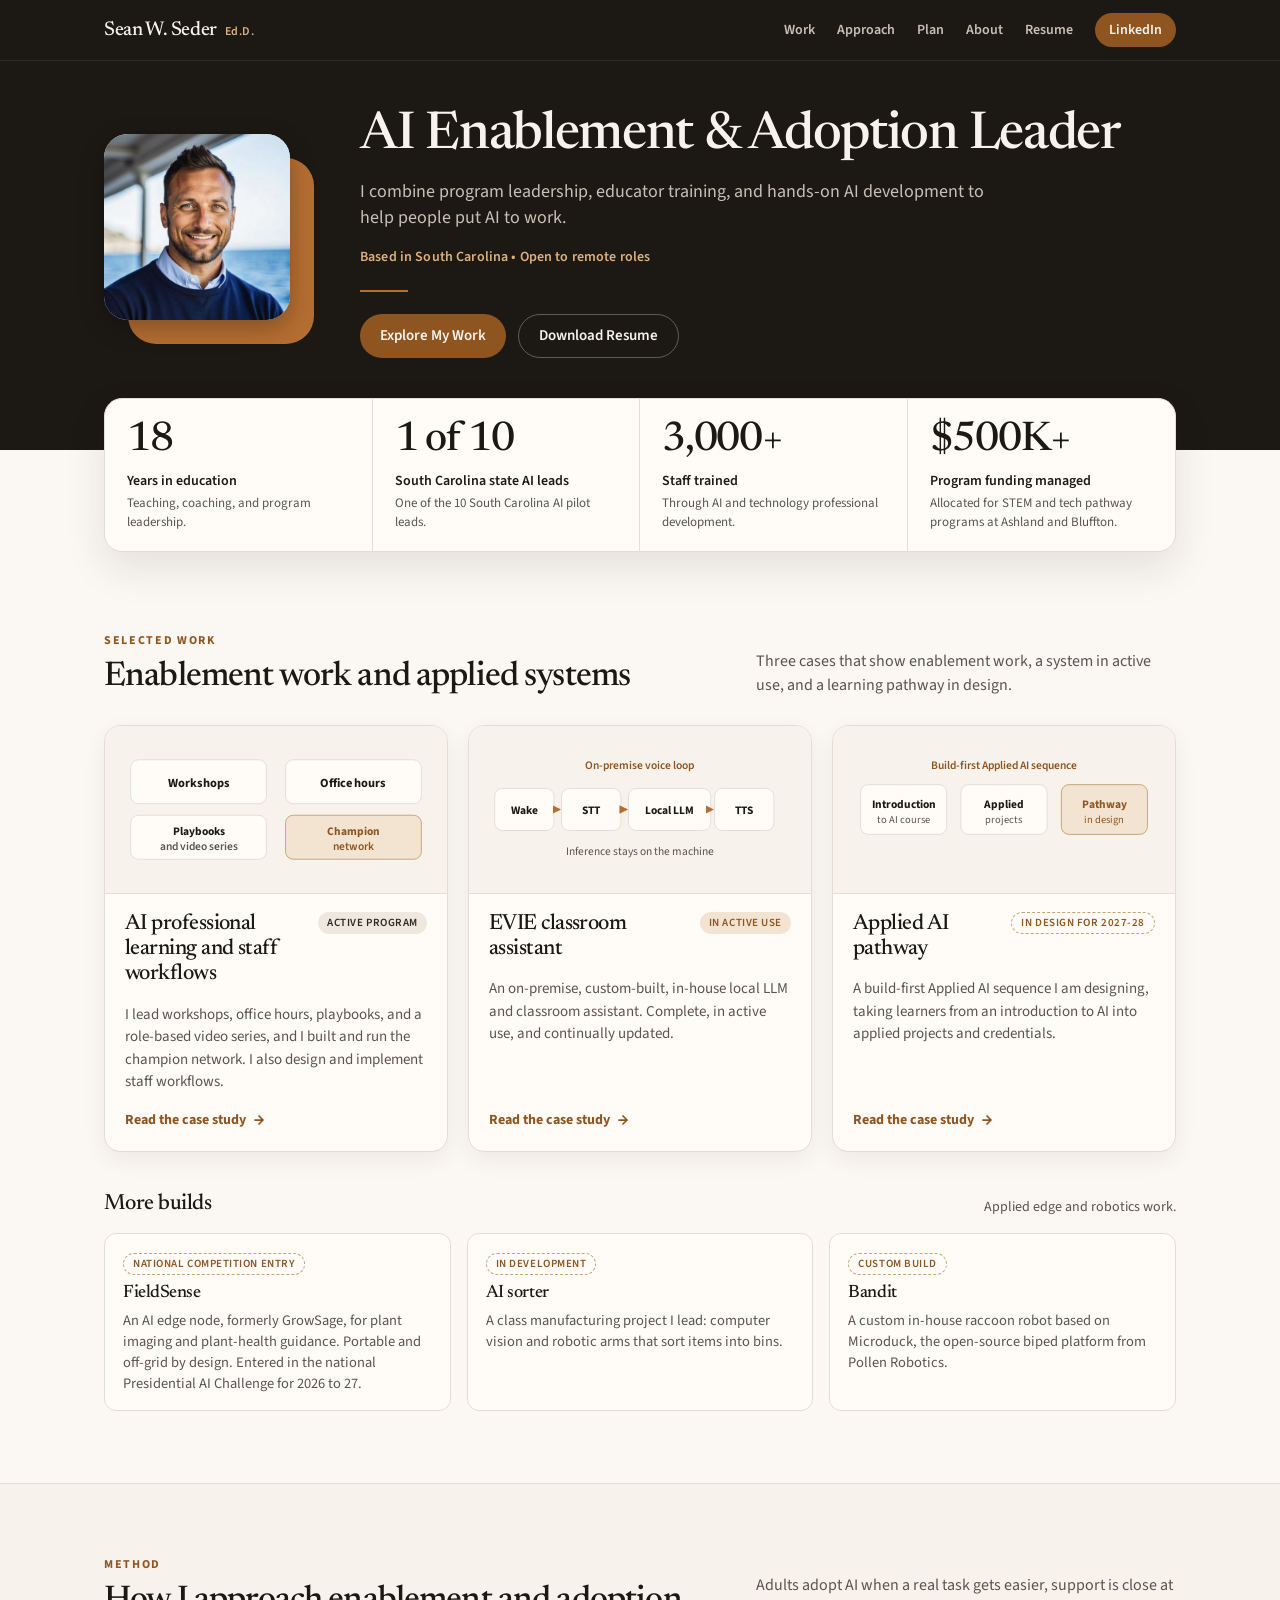
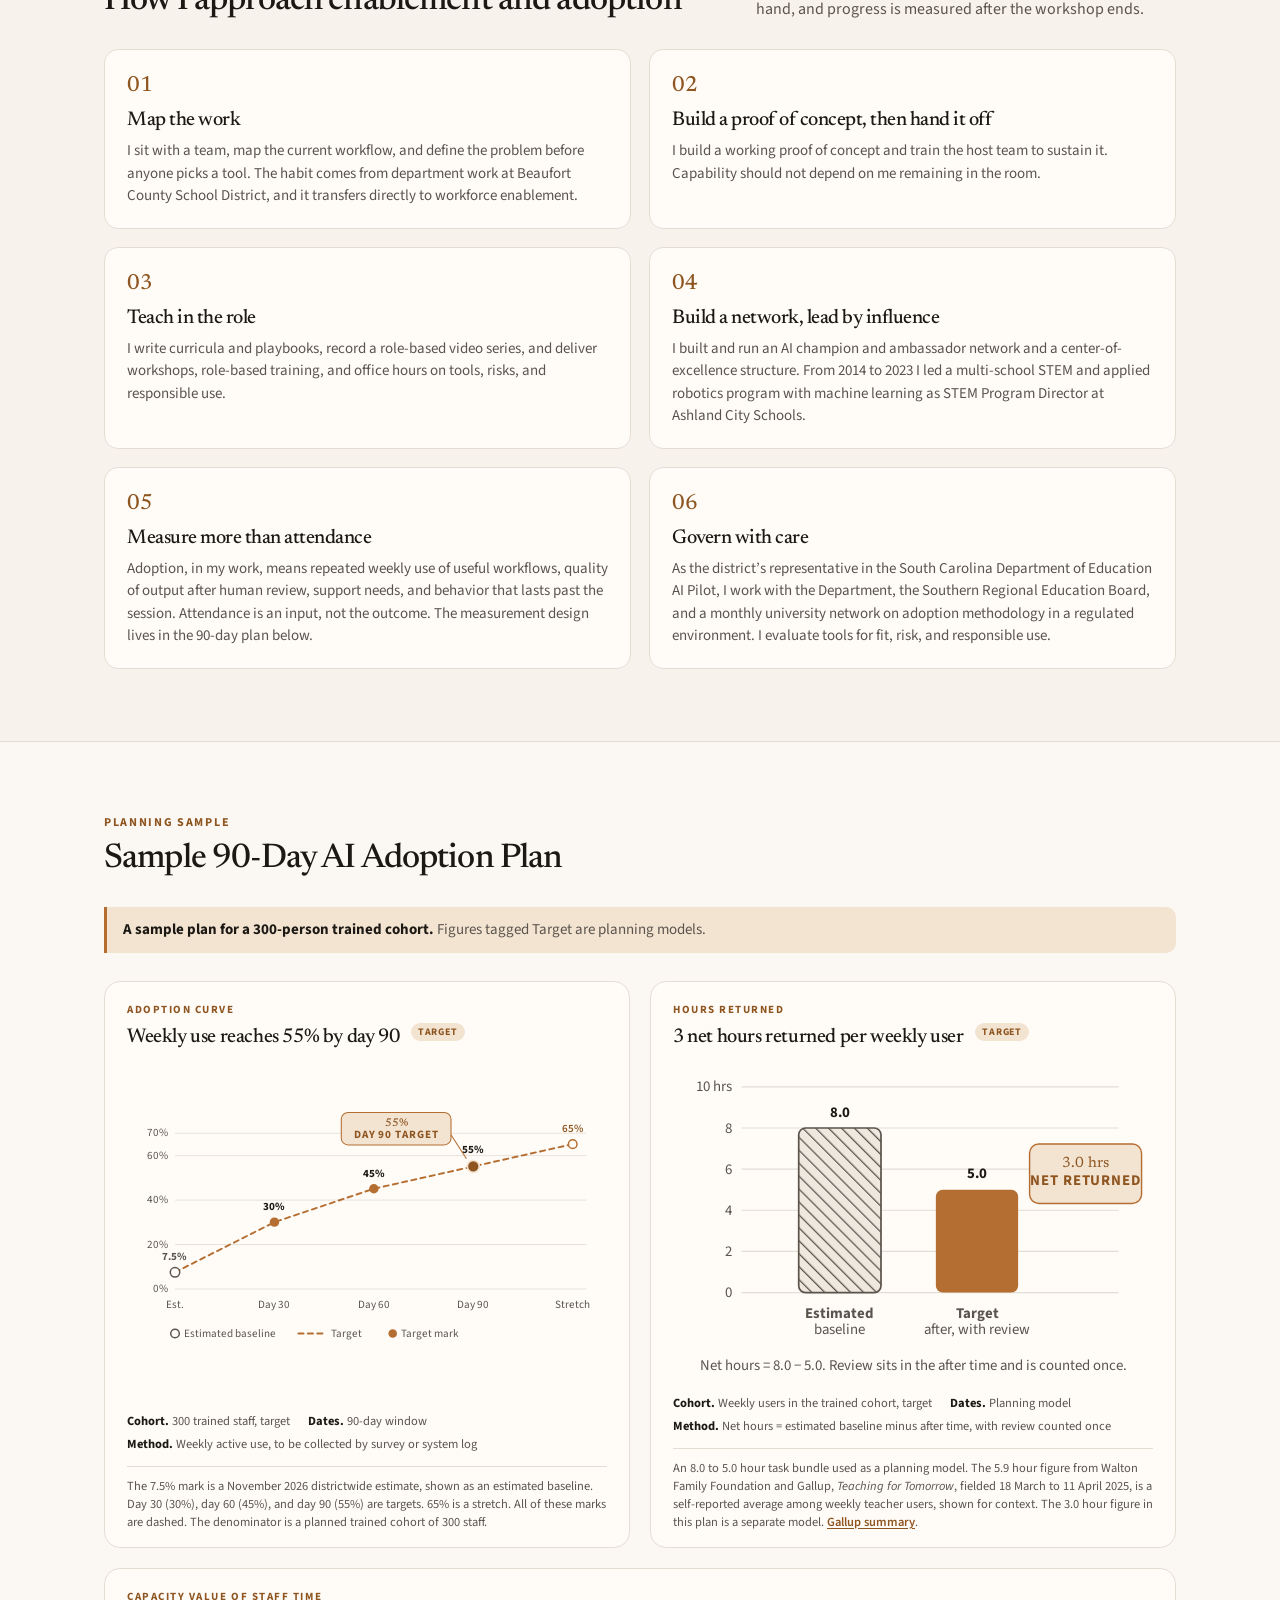
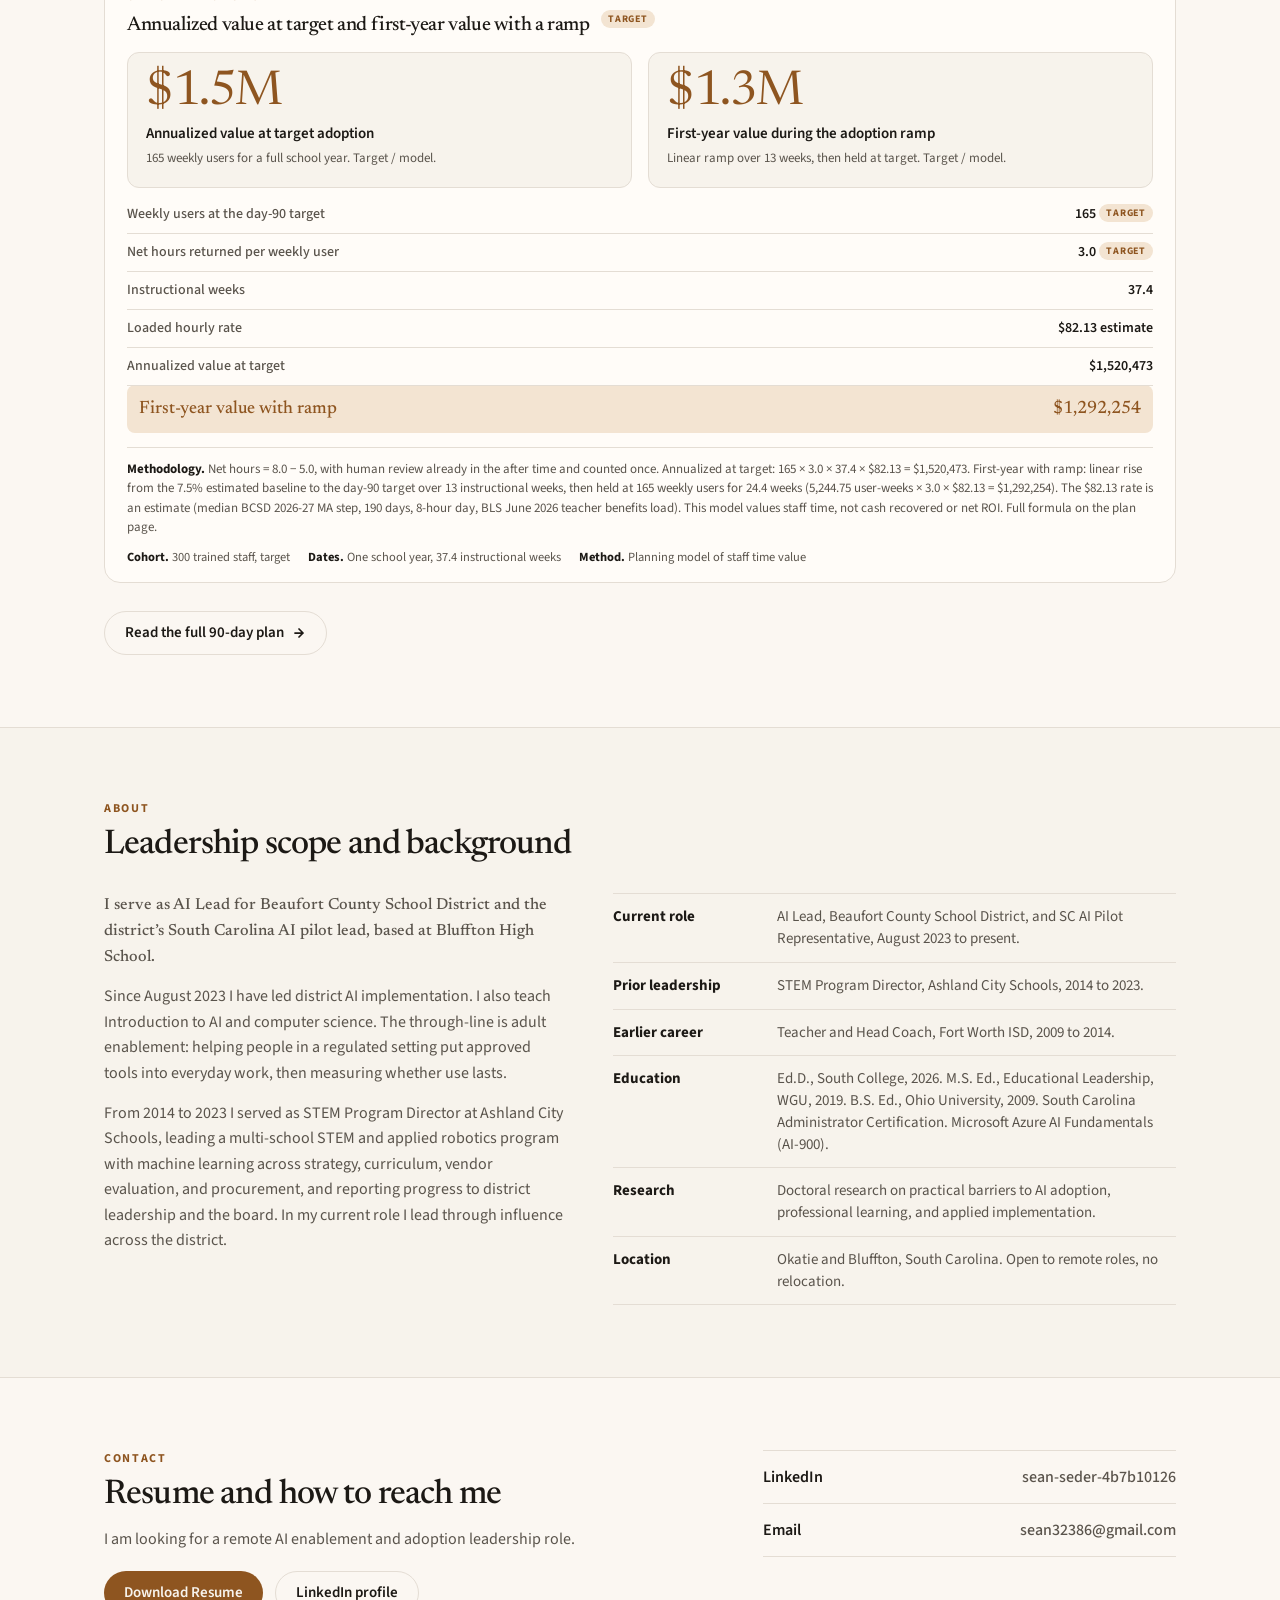
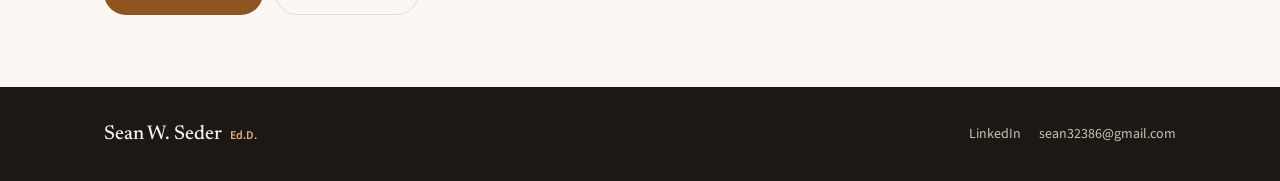
==== commit 5aa5bec0: "Update hero stats and Ashland wording" ====
--- a/index.html
+++ b/index.html
@@ -810,24 +810,24 @@
   <div class="wrap">
     <div class="proof-card">
       <div class="kpi">
-        <div class="kpi-value">17</div>
+        <div class="kpi-value">18</div>
         <div class="kpi-label">Years in education</div>
-        <div class="kpi-sub">2009 to present.</div>
+        <div class="kpi-sub">Teaching, coaching, and program leadership.</div>
       </div>
       <div class="kpi">
         <div class="kpi-value">1 of 10</div>
-        <div class="kpi-label">South Carolina AI pilot lead</div>
-        <div class="kpi-sub">BCSD’s sole representative among the original 10 statewide AI Leads.</div>
+        <div class="kpi-label">South Carolina state AI leads</div>
+        <div class="kpi-sub">One of the 10 South Carolina AI pilot leads.</div>
       </div>
       <div class="kpi">
-        <div class="kpi-value">3,000</div>
-        <div class="kpi-label">Employees in the district I serve</div>
-        <div class="kpi-sub">Beaufort County School District, where I lead AI professional learning.</div>
+        <div class="kpi-value">3,000+</div>
+        <div class="kpi-label">Staff trained</div>
+        <div class="kpi-sub">Through AI and technology professional development.</div>
       </div>
       <div class="kpi">
-        <div class="kpi-value">$150K</div>
-        <div class="kpi-label">Program equipment buildout</div>
-        <div class="kpi-sub">About $150,000 in cumulative equipment I helped plan and procure at Ashland.</div>
+        <div class="kpi-value">$500K+</div>
+        <div class="kpi-label">Program funding managed</div>
+        <div class="kpi-sub">Allocated for STEM and tech pathway programs at Ashland and Bluffton.</div>
       </div>
     </div>
   </div>
@@ -953,7 +953,7 @@
       <article class="step">
         <div class="step-num">04</div>
         <h3>Build a network, lead by influence</h3>
-        <p>I built and run an AI champion and ambassador network and a center-of-excellence structure. From 2014 to 2023 I led a multi-school technology program as STEM Program Director at Ashland City Schools.</p>
+        <p>I built and run an AI champion and ambassador network and a center-of-excellence structure. From 2014 to 2023 I led a multi-school STEM and applied robotics program with machine learning as STEM Program Director at Ashland City Schools.</p>
       </article>
     </div>
     <div class="steps" style="margin-top:18px">
@@ -1136,7 +1136,7 @@
       <div>
         <p class="about-lead">I serve as AI Lead for Beaufort County School District and the district’s South Carolina AI pilot lead, based at Bluffton High School.</p>
         <p>Since August 2023 I have led district AI implementation. I also teach Introduction to AI and computer science. The through-line is adult enablement: helping people in a regulated setting put approved tools into everyday work, then measuring whether use lasts.</p>
-        <p>From 2014 to 2023 I served as STEM Program Director at Ashland City Schools, leading a multi-school technology program across strategy, curriculum, vendor evaluation, and procurement, and reporting progress to district leadership and the board. In my current role I lead through influence across the district.</p>
+        <p>From 2014 to 2023 I served as STEM Program Director at Ashland City Schools, leading a multi-school STEM and applied robotics program with machine learning across strategy, curriculum, vendor evaluation, and procurement, and reporting progress to district leadership and the board. In my current role I lead through influence across the district.</p>
       </div>
       <ul class="fact-list">
         <li><strong>Current role</strong><span>AI Lead, Beaufort County School District, and SC AI Pilot Representative, August 2023 to present.</span></li>
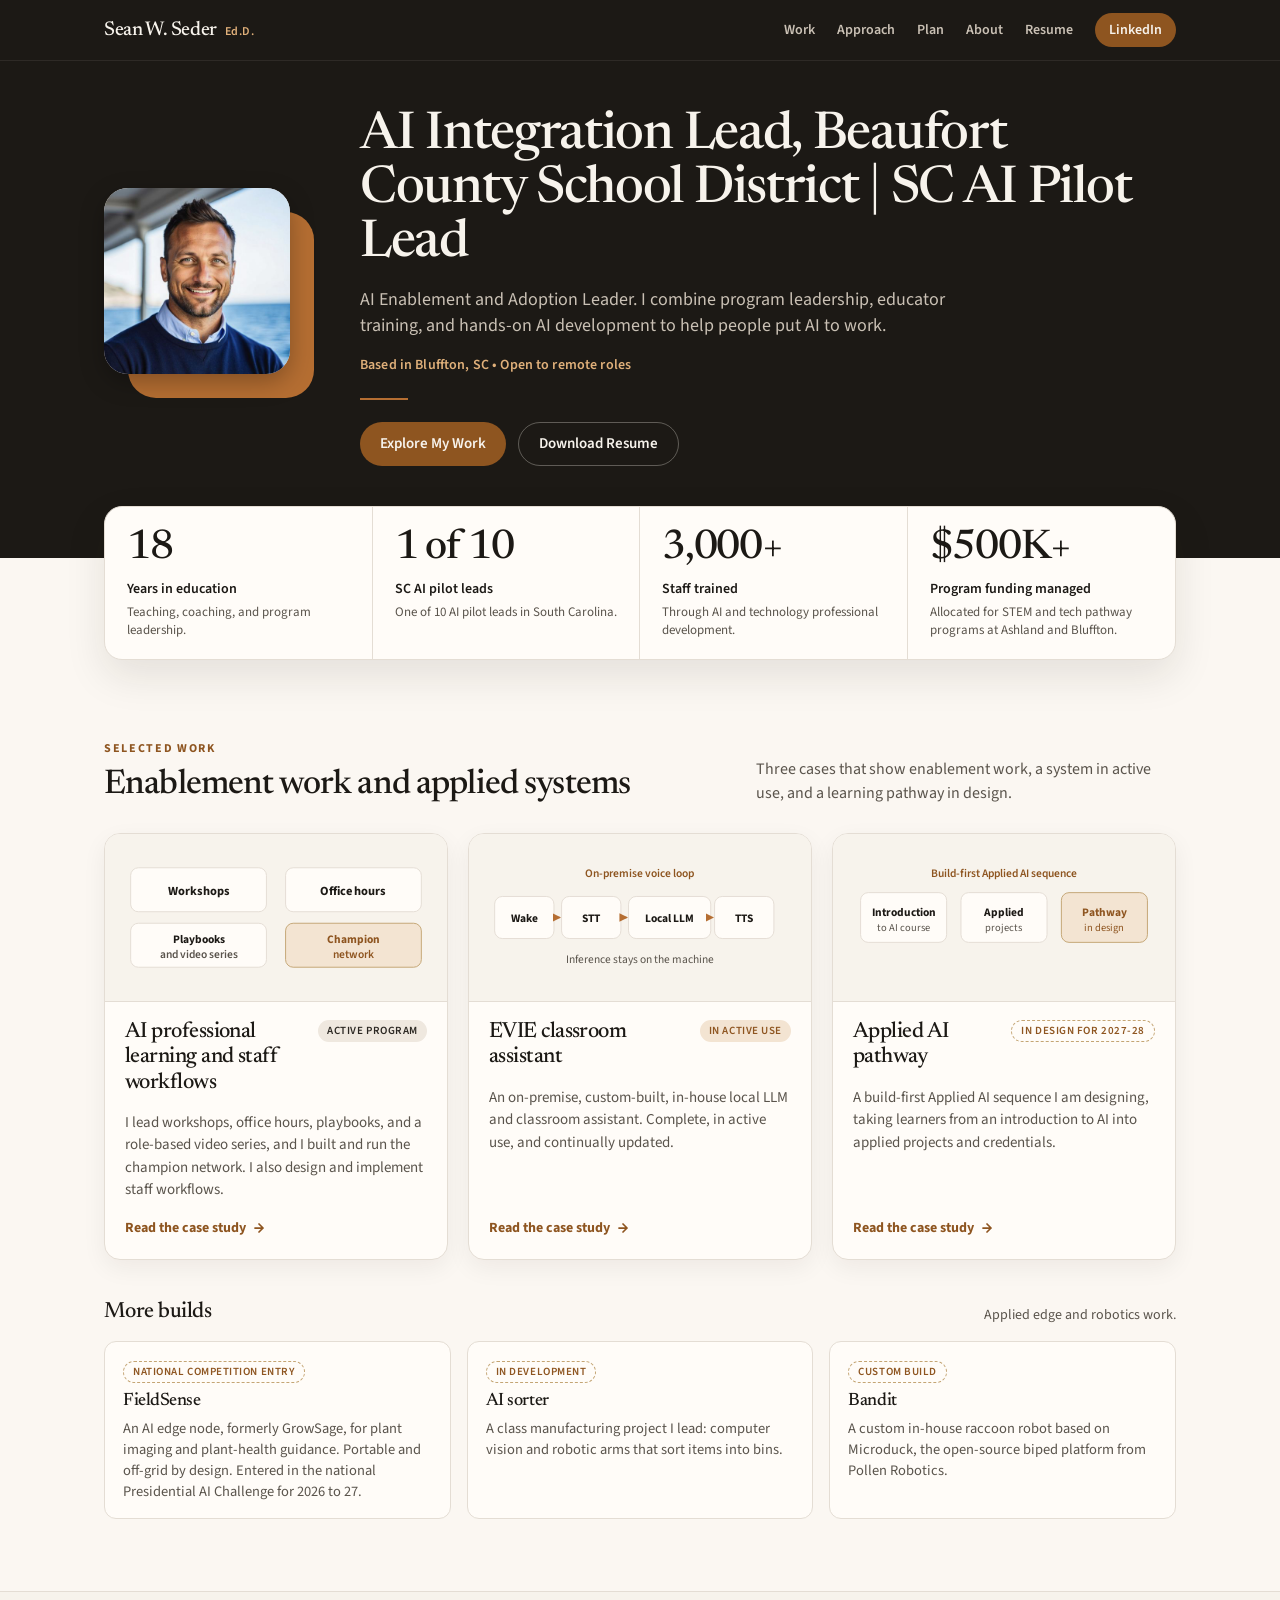
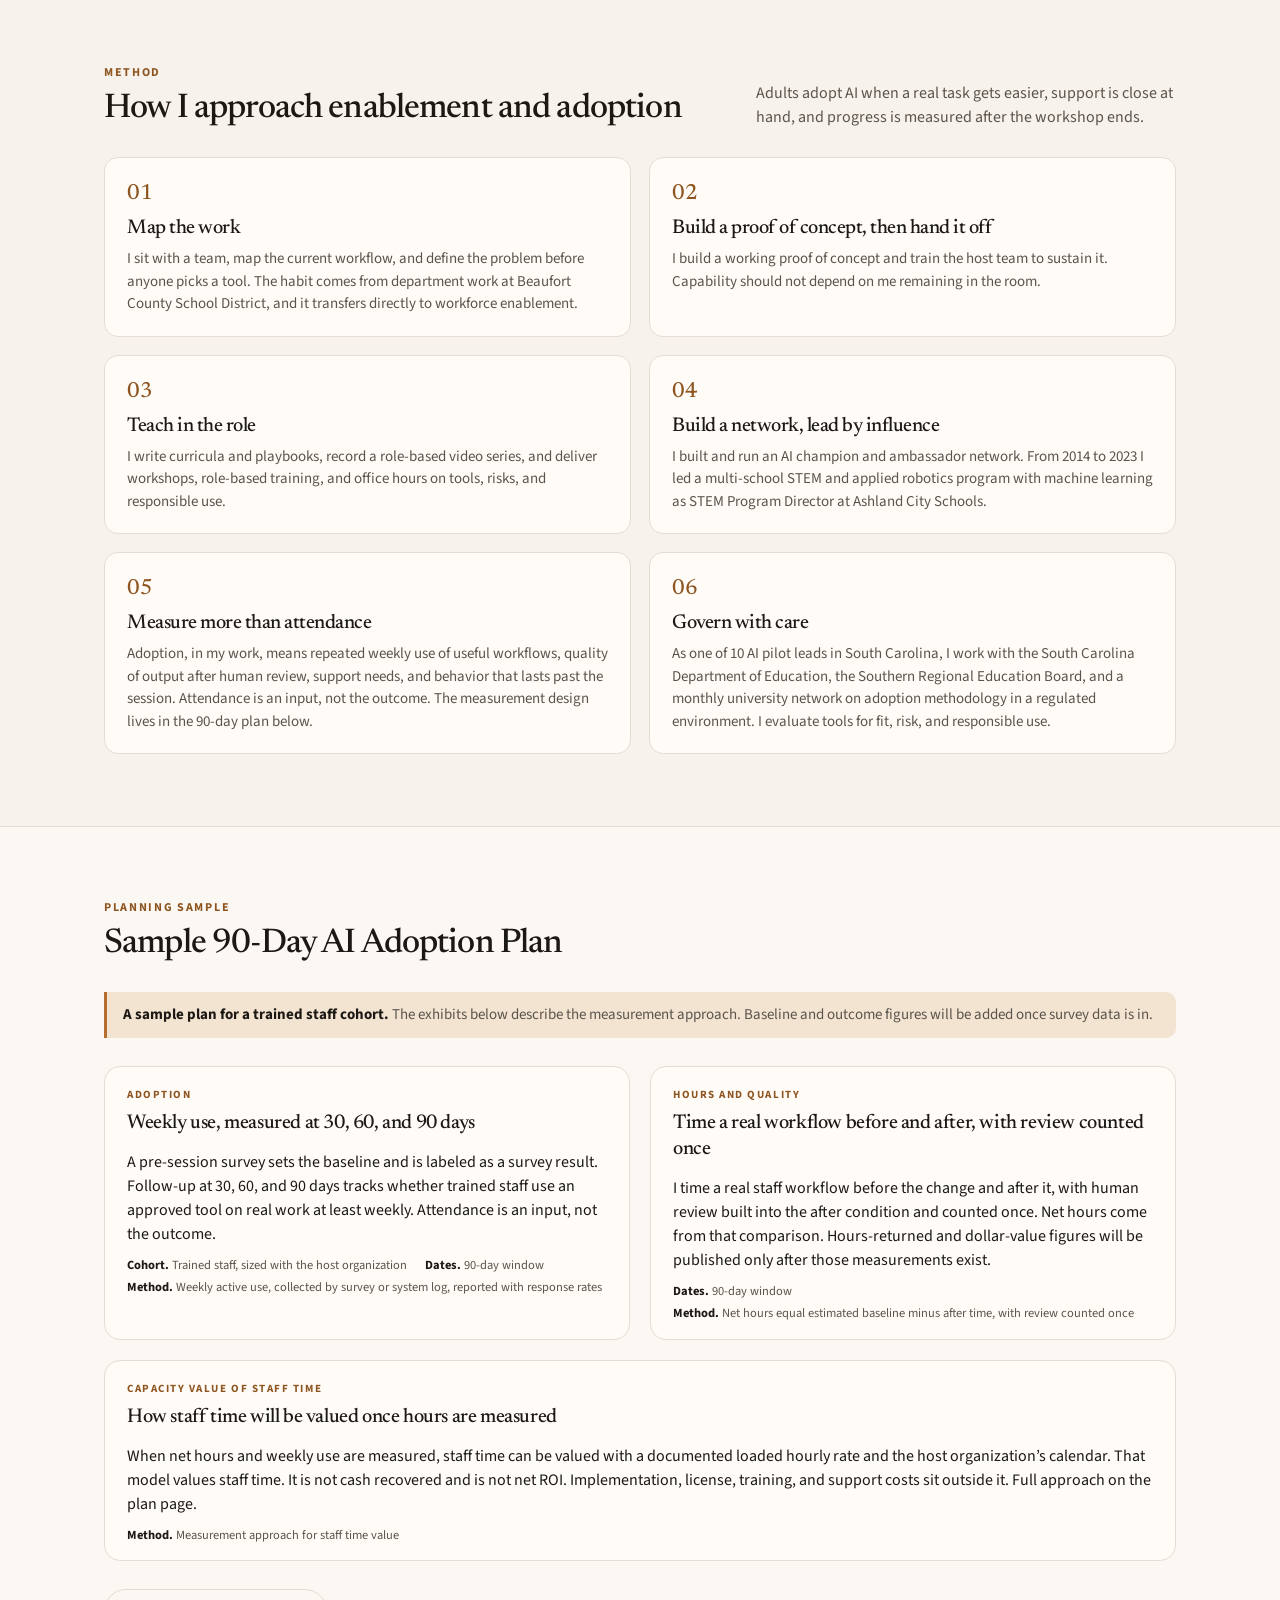
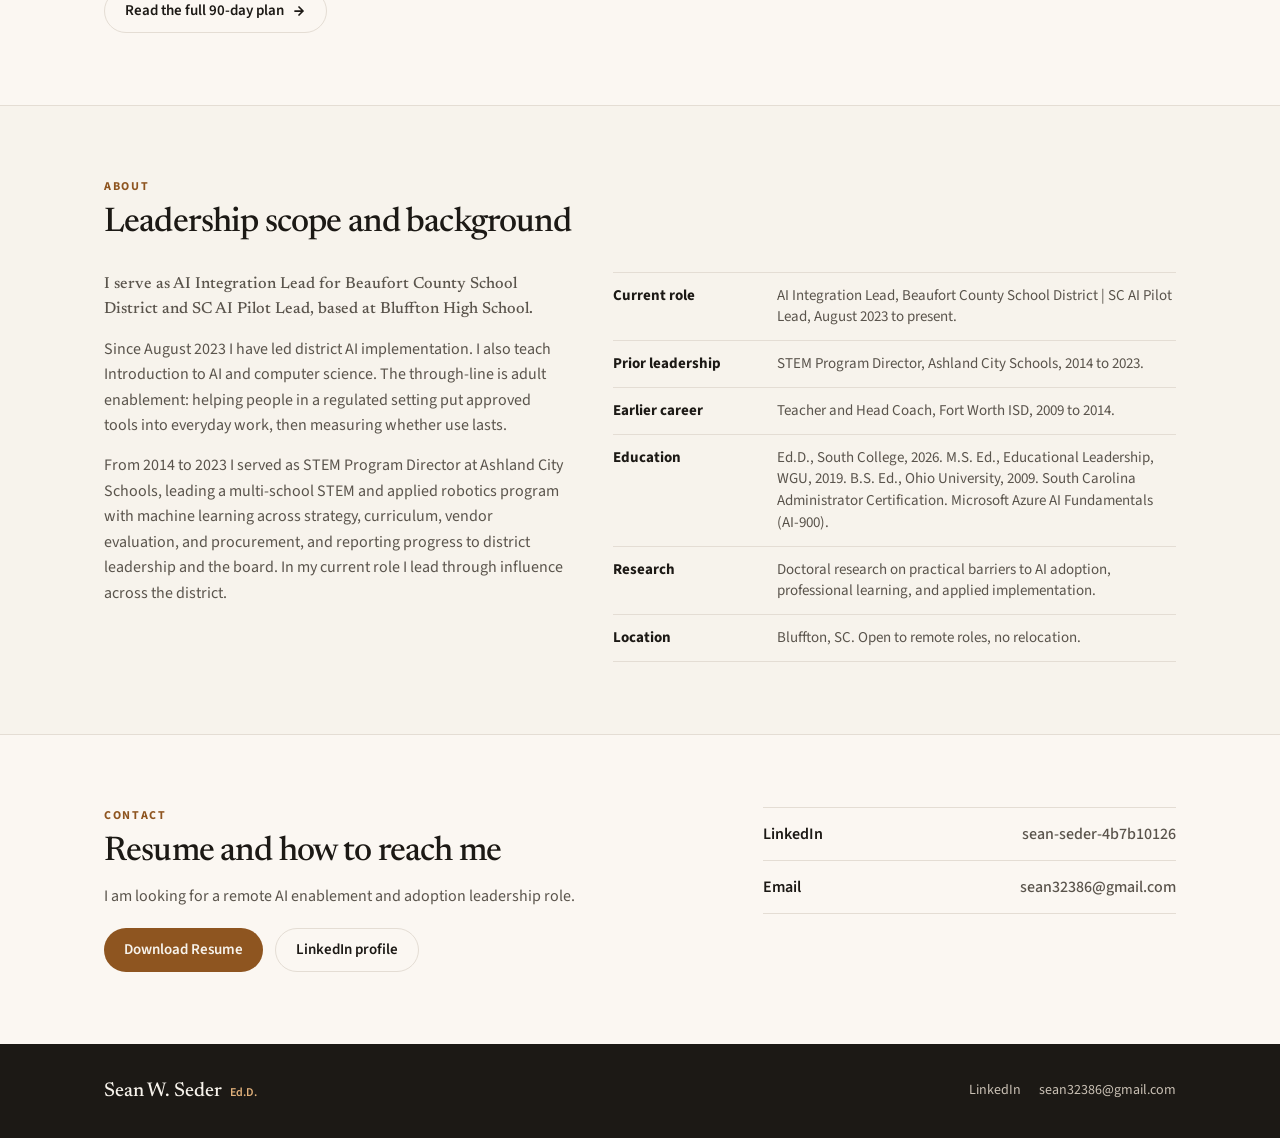
==== commit 79dd9d98: "Update to settled title, Bluffton, verified metrics only, new resume" ====
--- a/index.html
+++ b/index.html
@@ -3,8 +3,8 @@
 <head>
 <meta charset="utf-8">
 <meta name="viewport" content="width=device-width, initial-scale=1">
-<title>Sean W. Seder, Ed.D. | AI Enablement &amp; Adoption Leader</title>
-<meta name="description" content="Portfolio of Sean W. Seder, Ed.D., AI Lead and South Carolina AI pilot lead.">
+<title>Sean W. Seder, Ed.D. | AI Integration Lead, Beaufort County School District | SC AI Pilot Lead</title>
+<meta name="description" content="Portfolio of Sean W. Seder, Ed.D., AI Integration Lead, Beaufort County School District | SC AI Pilot Lead.">
 <link rel="preconnect" href="https://fonts.googleapis.com">
 <link rel="preconnect" href="https://fonts.gstatic.com" crossorigin>
 <link href="https://fonts.googleapis.com/css2?family=Newsreader:opsz,wght@6..72,500;6..72,600&family=Source+Sans+3:wght@400;600;700&display=swap" rel="stylesheet">
@@ -794,9 +794,9 @@
       </div>
     </div>
     <div class="hero-copy">
-      <h1>AI Enablement &amp; Adoption Leader</h1>
-      <p class="hero-support">I combine program leadership, educator training, and hands-on AI development to help people put AI to work.</p>
-      <p class="avail">Based in South Carolina • Open to remote roles</p>
+      <h1>AI Integration Lead, Beaufort County School District | SC AI Pilot Lead</h1>
+      <p class="hero-support">AI Enablement and Adoption Leader. I combine program leadership, educator training, and hands-on AI development to help people put AI to work.</p>
+      <p class="avail">Based in Bluffton, SC • Open to remote roles</p>
       <div class="rule" aria-hidden="true"></div>
       <div class="actions">
         <a class="btn btn-primary" href="#work">Explore My Work</a>
@@ -816,8 +816,8 @@
       </div>
       <div class="kpi">
         <div class="kpi-value">1 of 10</div>
-        <div class="kpi-label">South Carolina state AI leads</div>
-        <div class="kpi-sub">One of the 10 South Carolina AI pilot leads.</div>
+        <div class="kpi-label">SC AI pilot leads</div>
+        <div class="kpi-sub">One of 10 AI pilot leads in South Carolina.</div>
       </div>
       <div class="kpi">
         <div class="kpi-value">3,000+</div>
@@ -953,7 +953,7 @@
       <article class="step">
         <div class="step-num">04</div>
         <h3>Build a network, lead by influence</h3>
-        <p>I built and run an AI champion and ambassador network and a center-of-excellence structure. From 2014 to 2023 I led a multi-school STEM and applied robotics program with machine learning as STEM Program Director at Ashland City Schools.</p>
+        <p>I built and run an AI champion and ambassador network. From 2014 to 2023 I led a multi-school STEM and applied robotics program with machine learning as STEM Program Director at Ashland City Schools.</p>
       </article>
     </div>
     <div class="steps" style="margin-top:18px">
@@ -965,7 +965,7 @@
       <article class="step">
         <div class="step-num">06</div>
         <h3>Govern with care</h3>
-        <p>As the district’s representative in the South Carolina Department of Education AI Pilot, I work with the Department, the Southern Regional Education Board, and a monthly university network on adoption methodology in a regulated environment. I evaluate tools for fit, risk, and responsible use.</p>
+        <p>As one of 10 AI pilot leads in South Carolina, I work with the South Carolina Department of Education, the Southern Regional Education Board, and a monthly university network on adoption methodology in a regulated environment. I evaluate tools for fit, risk, and responsible use.</p>
       </article>
     </div>
   </div>
@@ -979,145 +979,40 @@
         <h2 class="section-title">Sample 90-Day AI Adoption Plan</h2>
       </div>
     </div>
-    <p class="plan-note"><strong>A sample plan for a 300-person trained cohort.</strong> Figures tagged Target are planning models.</p>
+    <p class="plan-note"><strong>A sample plan for a trained staff cohort.</strong> The exhibits below describe the measurement approach. Baseline and outcome figures will be added once survey data is in.</p>
 
     <div class="exhibits">
       <article class="exhibit">
-        <div class="exhibit-kicker">Adoption curve</div>
-        <h3 class="exhibit-title">Weekly use reaches 55% by day 90 <span class="tg">Target</span></h3>
-        <div class="exhibit-viz"><svg viewBox="0 0 560 290" width="100%" role="img" aria-labelledby="adTitle adDesc">
-  <title id="adTitle">Target adoption ladder from a 7.5 percent estimated baseline to a 55 percent day-90 target, with a 65 percent stretch</title>
-  <desc id="adDesc">Dashed line chart of weekly active use. The 7.5 percent mark is an estimated baseline. Day 30, day 60, day 90, and stretch marks are targets. No measured results are plotted.</desc>
-  <g fill="none" stroke="#E4DDD4" stroke-width="1">
-    <line x1="56" y1="210" x2="536" y2="210"/>
-    <line x1="56" y1="158.14" x2="536" y2="158.14"/>
-    <line x1="56" y1="106.29" x2="536" y2="106.29"/>
-    <line x1="56" y1="54.43" x2="536" y2="54.43"/>
-    <line x1="56" y1="28.29" x2="536" y2="28.29"/>
-  </g>
-  <g font-family="Source Sans 3, sans-serif" font-size="13" fill="#5A544C" text-anchor="end">
-    <text x="48" y="214">0%</text>
-    <text x="48" y="162">20%</text>
-    <text x="48" y="110">40%</text>
-    <text x="48" y="58">60%</text>
-    <text x="48" y="32">70%</text>
-  </g>
-  <g font-family="Source Sans 3, sans-serif" font-size="12" fill="#5A544C" text-anchor="middle">
-    <text x="56" y="232">Est.</text><text x="172" y="232">Day 30</text><text x="288" y="232">Day 60</text><text x="404" y="232">Day 90</text><text x="520" y="232">Stretch</text>
-  </g>
-  <path d="M56 190.5 L172 132.0 L288 93.0 L404 67.0 L520 41.0" stroke="#B56E32" stroke-width="2.25" fill="none" stroke-dasharray="6 5" stroke-linecap="round" stroke-linejoin="round"/>
-  <circle cx="56" cy="190.5" r="5.5" fill="#FFFCF8" stroke="#5A544C" stroke-width="1.75"/>
-  <circle cx="172" cy="132.0" r="5.5" fill="#B56E32"/>
-  <circle cx="288" cy="93.0" r="5.5" fill="#B56E32"/>
-  <circle cx="404" cy="67.0" r="7" fill="#8E5520" stroke="#F3E4D2" stroke-width="2"/>
-  <circle cx="520" cy="41.0" r="5" fill="#FFFCF8" stroke="#B56E32" stroke-width="1.75"/>
-  <text x="56" y="176.5" text-anchor="middle" font-family="Source Sans 3, sans-serif" font-size="13" font-weight="700" fill="#5A544C">7.5%</text>
-  <text x="172" y="118.0" text-anchor="middle" font-family="Source Sans 3, sans-serif" font-size="13" font-weight="700" fill="#1C1915">30%</text>
-  <text x="288" y="79.0" text-anchor="middle" font-family="Source Sans 3, sans-serif" font-size="13" font-weight="700" fill="#1C1915">45%</text>
-  <text x="404" y="51.0" text-anchor="middle" font-family="Source Sans 3, sans-serif" font-size="13" font-weight="700" fill="#1C1915">55%</text>
-  <text x="520" y="27.0" text-anchor="middle" font-family="Source Sans 3, sans-serif" font-size="13" font-weight="600" fill="#8E5520">65%</text>
-  <g class="chart-callout">
-  <rect x="250" y="4" width="128" height="38" rx="8" fill="#F3E4D2" stroke="#B56E32" stroke-width="1.25"/>
-  <text x="314" y="20" text-anchor="middle" font-family="Newsreader, serif" font-size="16" font-weight="500" fill="#8E5520">55%</text>
-  <text x="314" y="34" text-anchor="middle" font-family="Source Sans 3, sans-serif" font-size="10" font-weight="700" fill="#8E5520" letter-spacing="0.08em">DAY 90 TARGET</text>
-  <path d="M378 30 L396 58" stroke="#B56E32" stroke-width="1.25" fill="none"/>
-  </g>
-  <circle cx="56" cy="262" r="5" fill="#FFFCF8" stroke="#5A544C" stroke-width="1.75"/>
-  <text x="66" y="266" font-family="Source Sans 3, sans-serif" font-size="12" fill="#5A544C">Estimated baseline</text>
-  <line x1="200" y1="262" x2="230" y2="262" stroke="#B56E32" stroke-width="2.25" stroke-dasharray="6 5" stroke-linecap="round"/>
-  <text x="238" y="266" font-family="Source Sans 3, sans-serif" font-size="12" fill="#5A544C">Target</text>
-  <circle cx="310" cy="262" r="5" fill="#B56E32"/>
-  <text x="320" y="266" font-family="Source Sans 3, sans-serif" font-size="12" fill="#5A544C">Target mark</text>
-</svg></div>
+        <div class="exhibit-kicker">Adoption</div>
+        <h3 class="exhibit-title">Weekly use, measured at 30, 60, and 90 days</h3>
+        <p>A pre-session survey sets the baseline and is labeled as a survey result. Follow-up at 30, 60, and 90 days tracks whether trained staff use an approved tool on real work at least weekly. Attendance is an input, not the outcome.</p>
         <div class="chart-meta">
-  <span><strong>Cohort.</strong> 300 trained staff, target</span>
+  <span><strong>Cohort.</strong> Trained staff, sized with the host organization</span>
   <span><strong>Dates.</strong> 90-day window</span>
-  <span><strong>Method.</strong> Weekly active use, to be collected by survey or system log</span>
+  <span><strong>Method.</strong> Weekly active use, collected by survey or system log, reported with response rates</span>
 </div>
-        <p class="exhibit-source">The 7.5% mark is a November 2026 districtwide estimate, shown as an estimated baseline. Day 30 (30%), day 60 (45%), and day 90 (55%) are targets. 65% is a stretch. All of these marks are dashed. The denominator is a planned trained cohort of 300 staff.</p>
       </article>
 
       <article class="exhibit">
-        <div class="exhibit-kicker">Hours returned</div>
-        <h3 class="exhibit-title">3 net hours returned per weekly user <span class="tg">Target</span></h3>
-        <div class="exhibit-viz"><svg viewBox="0 0 420 280" width="100%" role="img" aria-labelledby="hrTitle hrDesc">
-  <title id="hrTitle">Planning model of 8 hours estimated baseline and 5 hours after, returning 3 net hours per weekly user. Human review is included in the after time and counted once.</title>
-  <desc id="hrDesc">Two bars. The first is an estimated baseline of 8 hours, drawn with a hatch. The second is a 5 hour target after condition, including human review. The difference is 3 net hours returned.</desc>
-  <defs>
-    <pattern id="estHatch" patternUnits="userSpaceOnUse" width="8" height="8" patternTransform="rotate(-45)">
-      <rect width="8" height="8" fill="#EFE8DF"/>
-      <line x1="0" y1="0" x2="0" y2="8" stroke="#5A544C" stroke-width="2.2"/>
-    </pattern>
-  </defs>
-  <g fill="none" stroke="#E4DDD4" stroke-width="1">
-    <line x1="60" y1="200" x2="390" y2="200"/>
-    <line x1="60" y1="164" x2="390" y2="164"/>
-    <line x1="60" y1="128" x2="390" y2="128"/>
-    <line x1="60" y1="92" x2="390" y2="92"/>
-    <line x1="60" y1="56" x2="390" y2="56"/>
-    <line x1="60" y1="20" x2="390" y2="20"/>
-  </g>
-  <g font-family="Source Sans 3, sans-serif" font-size="13" fill="#5A544C" text-anchor="end">
-    <text x="52" y="204">0</text>
-    <text x="52" y="168">2</text>
-    <text x="52" y="132">4</text>
-    <text x="52" y="96">6</text>
-    <text x="52" y="60">8</text>
-    <text x="52" y="24">10 hrs</text>
-  </g>
-  <rect x="110" y="56" width="72" height="144" rx="6" fill="url(#estHatch)" stroke="#5A544C" stroke-width="1.5"/>
-  <rect x="230" y="110" width="72" height="90" rx="6" fill="#B56E32"/>
-  <text x="146" y="46" text-anchor="middle" font-family="Source Sans 3, sans-serif" font-size="15" font-weight="700" fill="#1C1915">8.0</text>
-  <text x="266" y="100" text-anchor="middle" font-family="Source Sans 3, sans-serif" font-size="15" font-weight="700" fill="#1C1915">5.0</text>
-  <text x="146" y="222" text-anchor="middle" font-family="Source Sans 3, sans-serif" font-size="12" font-weight="700" fill="#5A544C">Estimated</text>
-  <text x="146" y="236" text-anchor="middle" font-family="Source Sans 3, sans-serif" font-size="12" fill="#5A544C">baseline</text>
-  <text x="266" y="222" text-anchor="middle" font-family="Source Sans 3, sans-serif" font-size="12" font-weight="700" fill="#5A544C">Target</text>
-  <text x="266" y="236" text-anchor="middle" font-family="Source Sans 3, sans-serif" font-size="12" fill="#5A544C">after, with review</text>
-  <rect x="312" y="70" width="98" height="52" rx="8" fill="#F3E4D2" stroke="#B56E32" stroke-width="1.25"/>
-  <text x="361" y="90" text-anchor="middle" font-family="Newsreader, serif" font-size="16" fill="#8E5520">3.0 hrs</text>
-  <text x="361" y="106" text-anchor="middle" font-family="Source Sans 3, sans-serif" font-size="10" font-weight="700" fill="#8E5520" letter-spacing="0.06em">NET RETURNED</text>
-  <text x="210" y="268" text-anchor="middle" font-family="Source Sans 3, sans-serif" font-size="12" fill="#5A544C">Net hours = 8.0 − 5.0. Review sits in the after time and is counted once.</text>
-</svg></div>
+        <div class="exhibit-kicker">Hours and quality</div>
+        <h3 class="exhibit-title">Time a real workflow before and after, with review counted once</h3>
+        <p>I time a real staff workflow before the change and after it, with human review built into the after condition and counted once. Net hours come from that comparison. Hours-returned and dollar-value figures will be published only after those measurements exist.</p>
         <div class="chart-meta">
-  <span><strong>Cohort.</strong> Weekly users in the trained cohort, target</span>
-  <span><strong>Dates.</strong> Planning model</span>
-  <span><strong>Method.</strong> Net hours = estimated baseline minus after time, with review counted once</span>
+  <span><strong>Dates.</strong> 90-day window</span>
+  <span><strong>Method.</strong> Net hours equal estimated baseline minus after time, with review counted once</span>
 </div>
-        <p class="exhibit-source">An 8.0 to 5.0 hour task bundle used as a planning model. The 5.9 hour figure from Walton Family Foundation and Gallup, <em>Teaching for Tomorrow</em>, fielded 18 March to 11 April 2025, is a self-reported average among weekly teacher users, shown for context. The 3.0 hour figure in this plan is a separate model. <a href="https://news.gallup.com/poll/691967/three-teachers-weekly-saving-six-weeks-year.aspx">Gallup summary</a>.</p>
       </article>
 
       <article class="exhibit wide">
-        
         <div class="exhibit-kicker">Capacity value of staff time</div>
-        <h3 class="exhibit-title">Annualized value at target and first-year value with a ramp <span class="tg">Target</span></h3>
-        <div class="value-pair">
-          <div class="value-hero">
-            <div class="value-amount">$1.5M</div>
-            <div class="value-caption">Annualized value at target adoption</div>
-            <div class="value-sub">165 weekly users for a full school year. Target / model.</div>
-          </div>
-          <div class="value-hero">
-            <div class="value-amount">$1.3M</div>
-            <div class="value-caption">First-year value during the adoption ramp</div>
-            <div class="value-sub">Linear ramp over 13 weeks, then held at target. Target / model.</div>
-          </div>
-        </div>
-        <table class="formula">
-          <tr><th>Weekly users at the day-90 target</th><td>165 <span class="tg">Target</span></td></tr>
-          <tr><th>Net hours returned per weekly user</th><td>3.0 <span class="tg">Target</span></td></tr>
-          <tr><th>Instructional weeks</th><td>37.4</td></tr>
-          <tr><th>Loaded hourly rate</th><td>$82.13 estimate</td></tr>
-          <tr><th>Annualized value at target</th><td>$1,520,473</td></tr>
-          <tr class="total"><th>First-year value with ramp</th><td>$1,292,254</td></tr>
-        </table>
-        <p class="method-note"><strong>Methodology.</strong> Net hours = 8.0 − 5.0, with human review already in the after time and counted once. Annualized at target: 165 × 3.0 × 37.4 × $82.13 = $1,520,473. First-year with ramp: linear rise from the 7.5% estimated baseline to the day-90 target over 13 instructional weeks, then held at 165 weekly users for 24.4 weeks (5,244.75 user-weeks × 3.0 × $82.13 = $1,292,254). The $82.13 rate is an estimate (median BCSD 2026-27 MA step, 190 days, 8-hour day, BLS June 2026 teacher benefits load). This model values staff time, not cash recovered or net ROI. <a href="case-90day.html">Full formula on the plan page</a>.</p>
+        <h3 class="exhibit-title">How staff time will be valued once hours are measured</h3>
+        <p>When net hours and weekly use are measured, staff time can be valued with a documented loaded hourly rate and the host organization’s calendar. That model values staff time. It is not cash recovered and is not net ROI. Implementation, license, training, and support costs sit outside it. <a href="case-90day.html">Full approach on the plan page</a>.</p>
         <div class="chart-meta">
-  <span><strong>Cohort.</strong> 300 trained staff, target</span>
-  <span><strong>Dates.</strong> One school year, 37.4 instructional weeks</span>
-  <span><strong>Method.</strong> Planning model of staff time value</span>
+  <span><strong>Method.</strong> Measurement approach for staff time value</span>
 </div>
       </article>
     </div>
+
     <div class="plan-cta">
       <a class="btn btn-ghost-dark" href="case-90day.html">Read the full 90-day plan <svg viewBox="0 0 14 14" width="14" height="14" fill="none" aria-hidden="true"><path d="M3 7h8M7 3l4 4-4 4" stroke="currentColor" stroke-width="1.75" stroke-linecap="round" stroke-linejoin="round"/></svg></a>
     </div>
@@ -1134,17 +1029,17 @@
     </div>
     <div class="about-grid">
       <div>
-        <p class="about-lead">I serve as AI Lead for Beaufort County School District and the district’s South Carolina AI pilot lead, based at Bluffton High School.</p>
+        <p class="about-lead">I serve as AI Integration Lead for Beaufort County School District and SC AI Pilot Lead, based at Bluffton High School.</p>
         <p>Since August 2023 I have led district AI implementation. I also teach Introduction to AI and computer science. The through-line is adult enablement: helping people in a regulated setting put approved tools into everyday work, then measuring whether use lasts.</p>
         <p>From 2014 to 2023 I served as STEM Program Director at Ashland City Schools, leading a multi-school STEM and applied robotics program with machine learning across strategy, curriculum, vendor evaluation, and procurement, and reporting progress to district leadership and the board. In my current role I lead through influence across the district.</p>
       </div>
       <ul class="fact-list">
-        <li><strong>Current role</strong><span>AI Lead, Beaufort County School District, and SC AI Pilot Representative, August 2023 to present.</span></li>
+        <li><strong>Current role</strong><span>AI Integration Lead, Beaufort County School District | SC AI Pilot Lead, August 2023 to present.</span></li>
         <li><strong>Prior leadership</strong><span>STEM Program Director, Ashland City Schools, 2014 to 2023.</span></li>
         <li><strong>Earlier career</strong><span>Teacher and Head Coach, Fort Worth ISD, 2009 to 2014.</span></li>
         <li><strong>Education</strong><span>Ed.D., South College, 2026. M.S. Ed., Educational Leadership, WGU, 2019. B.S. Ed., Ohio University, 2009. South Carolina Administrator Certification. Microsoft Azure AI Fundamentals (AI-900).</span></li>
         <li><strong>Research</strong><span>Doctoral research on practical barriers to AI adoption, professional learning, and applied implementation.</span></li>
-        <li><strong>Location</strong><span>Okatie and Bluffton, South Carolina. Open to remote roles, no relocation.</span></li>
+        <li><strong>Location</strong><span>Bluffton, SC. Open to remote roles, no relocation.</span></li>
       </ul>
     </div>
   </div>
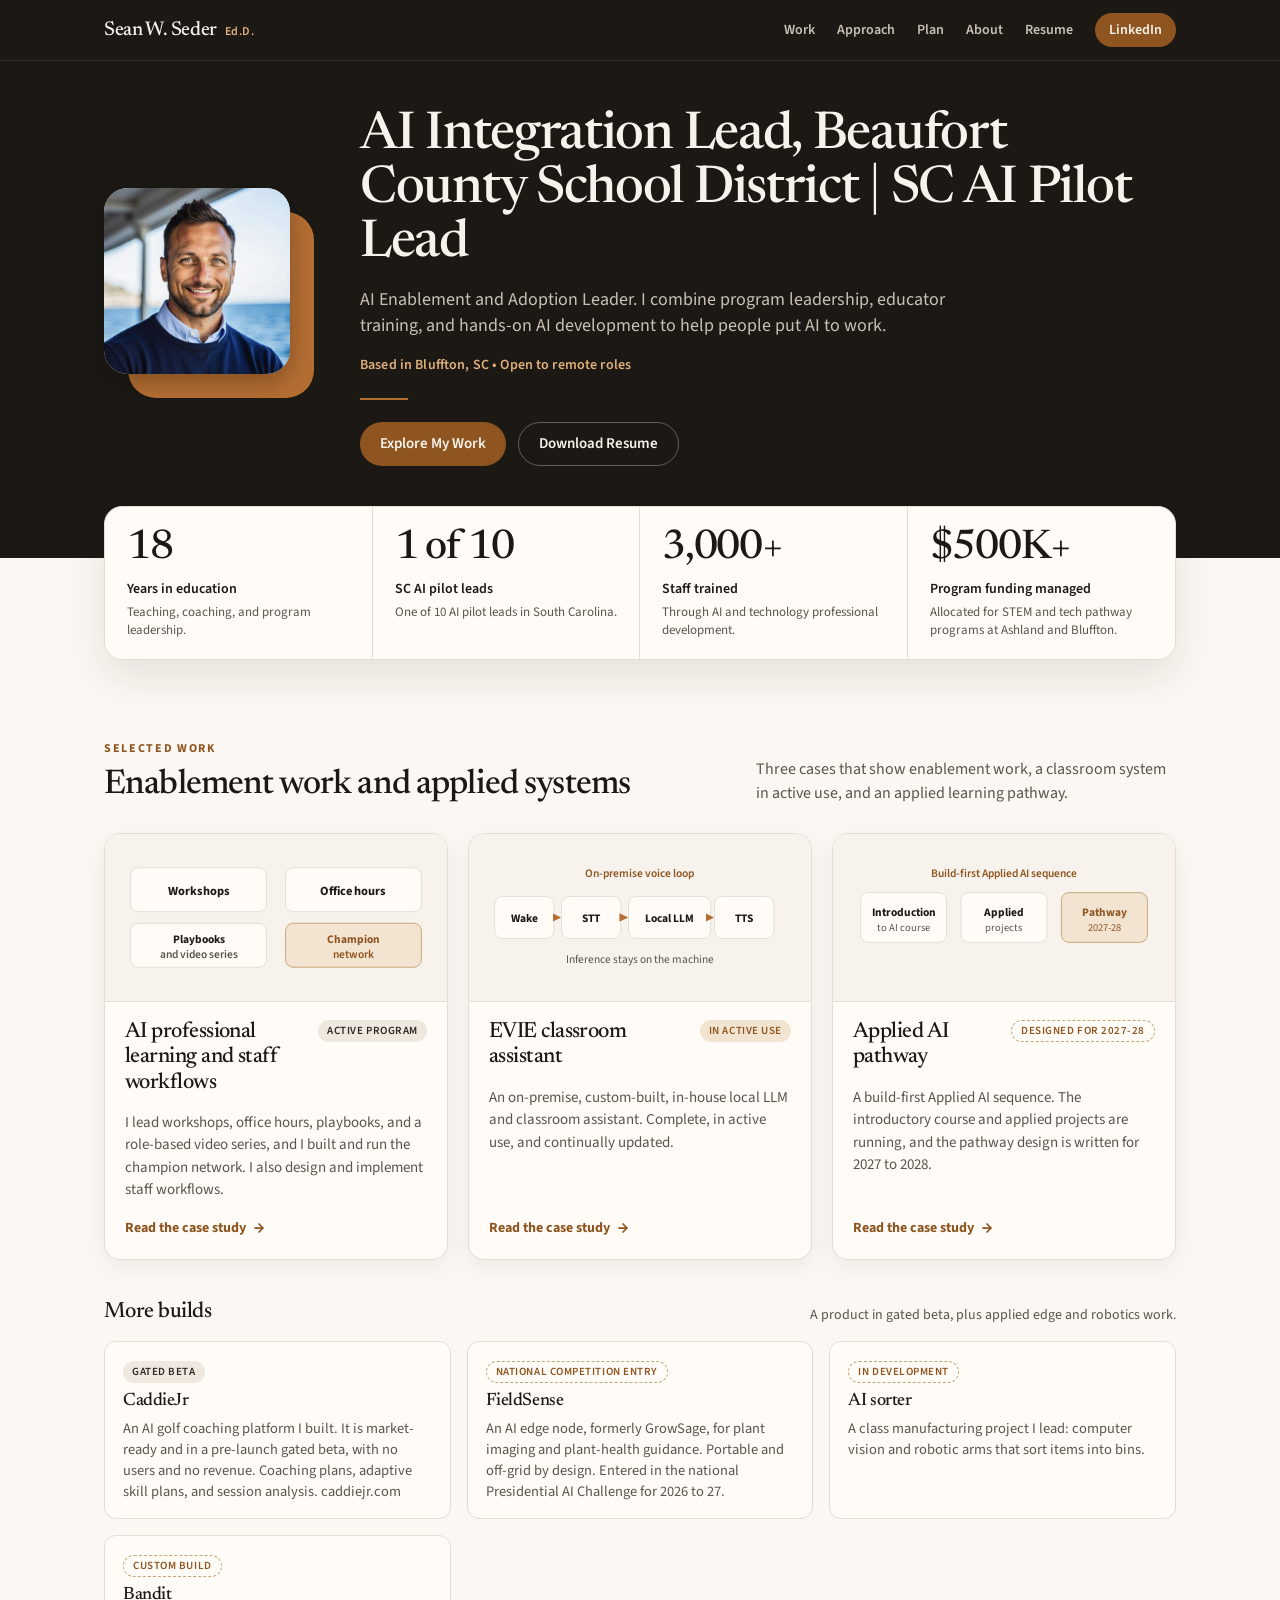
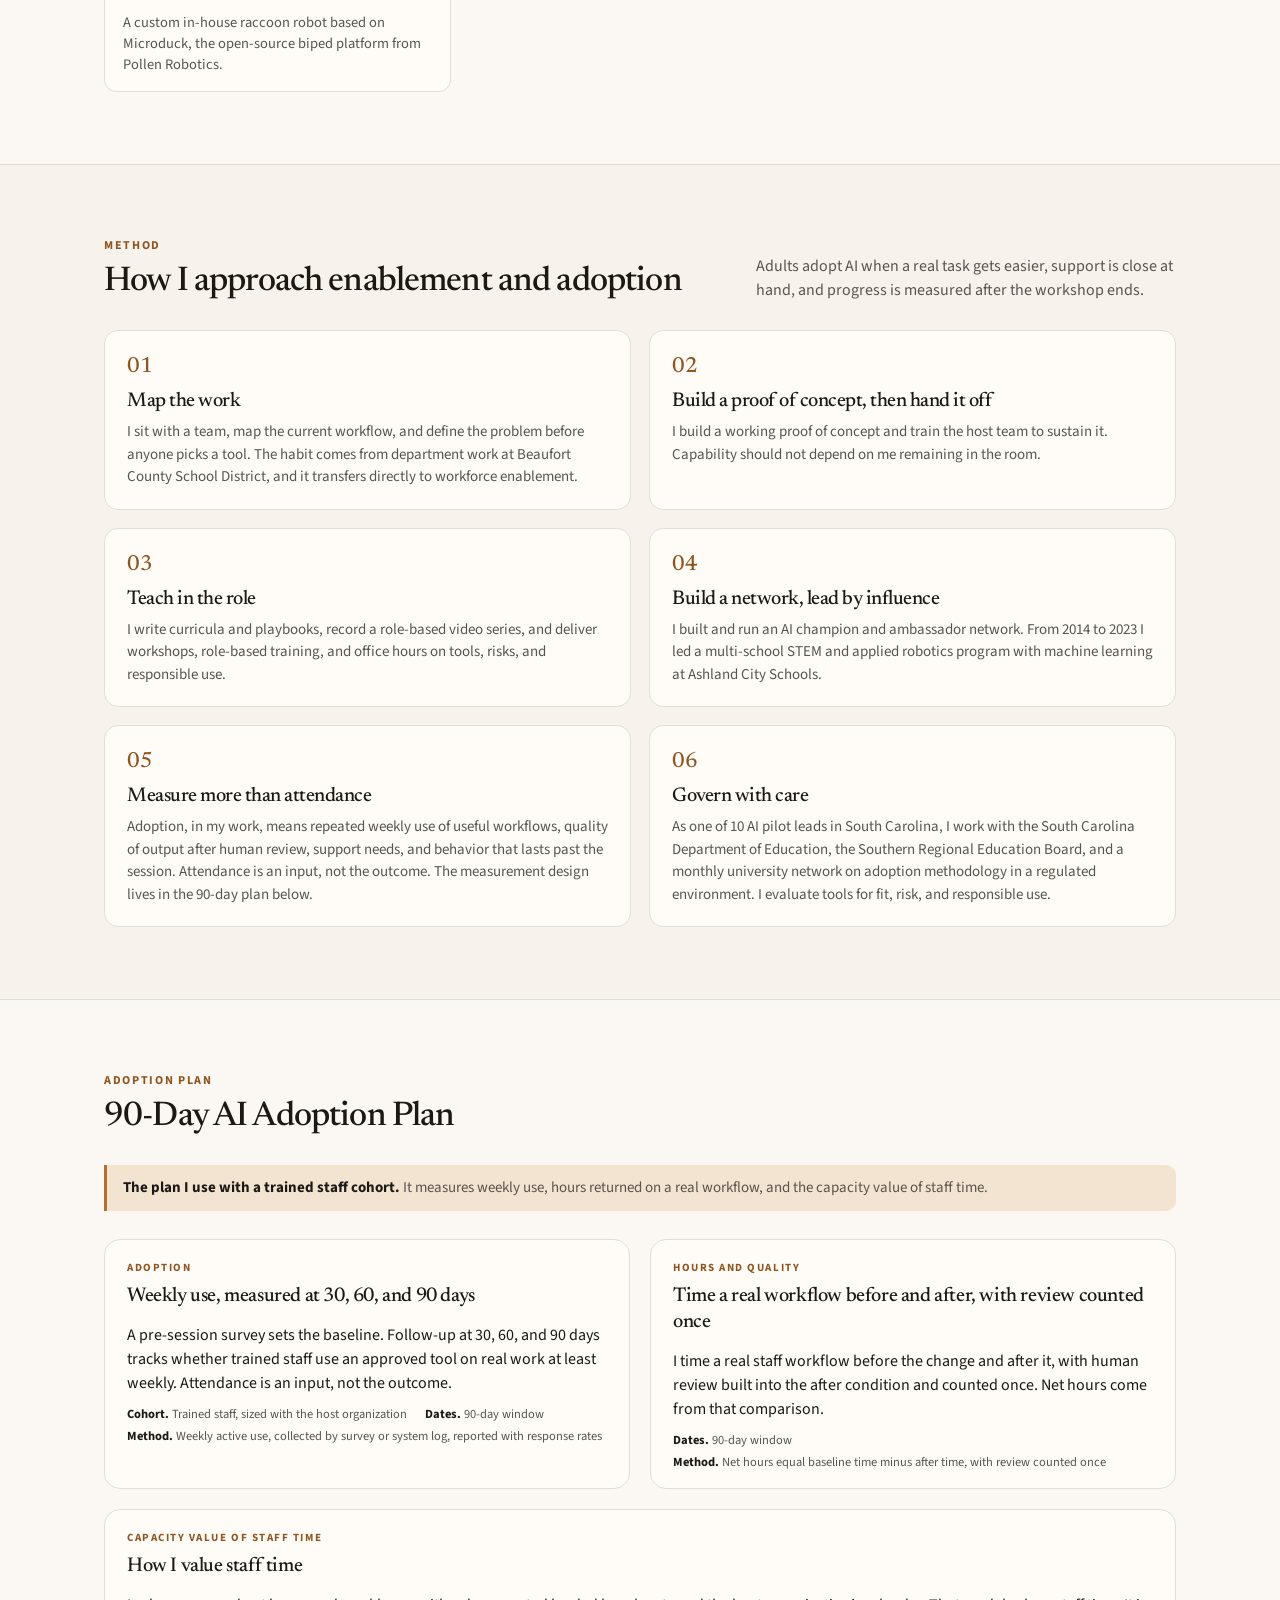
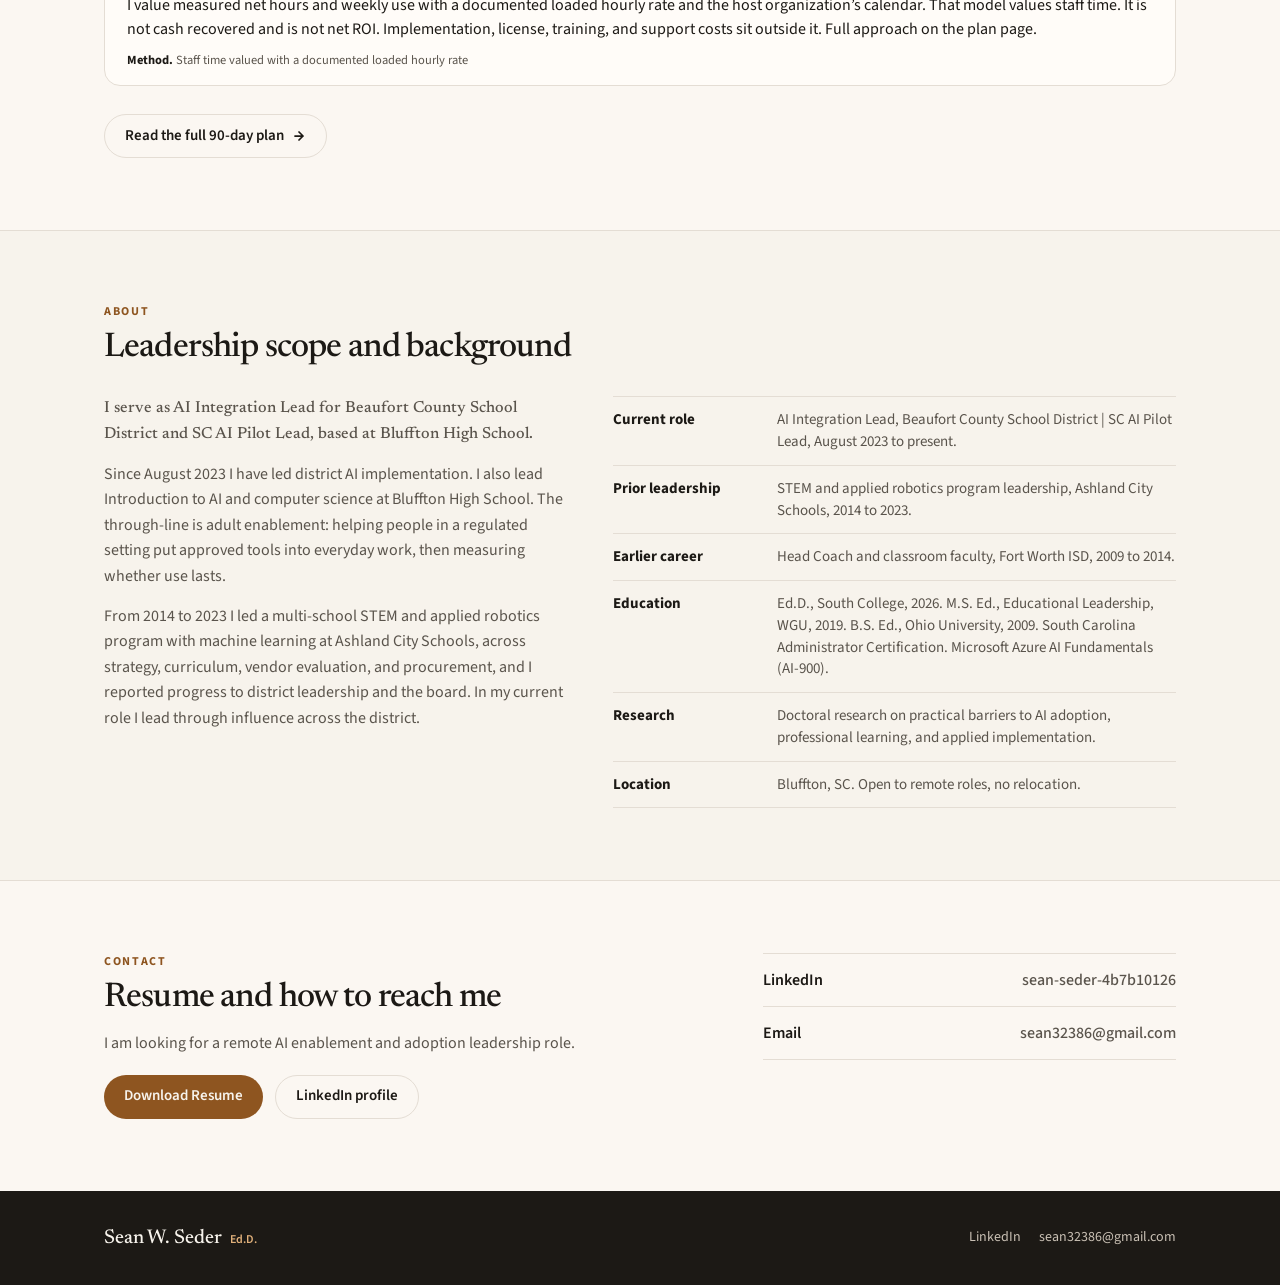
==== commit 8713df90: "Remove sample-data labels and tighten case studies Drop user-facing sample, demo, and placeholder wo" ====
--- a/index.html
+++ b/index.html
@@ -72,7 +72,7 @@
   padding-right: var(--pad);
 }
 
-/* Target tag: small, tasteful, for unverified figures only */
+/* Small tag style for figure labels */
 .tg, .tag-target {
   display: inline-flex; align-items: center; justify-content: center;
   height: 18px; padding: 0 7px; border-radius: 100px;
@@ -840,7 +840,7 @@
         <div class="kicker">Selected work</div>
         <h2 class="section-title">Enablement work and applied systems</h2>
       </div>
-      <p class="section-lede">Three cases that show enablement work, a system in active use, and a learning pathway in design.</p>
+      <p class="section-lede">Three cases that show enablement work, a classroom system in active use, and an applied learning pathway.</p>
     </div>
     <div class="cards">
       <article class="card">
@@ -877,7 +877,7 @@
         </div>
       </article>
       <article class="card">
-        <div class="card-visual"><svg viewBox="0 0 320 140" role="img" aria-label="Applied AI pathway in design: introduction, applied projects, credentials">
+        <div class="card-visual"><svg viewBox="0 0 320 140" role="img" aria-label="Applied AI pathway: introduction, applied projects, 2027 to 2028 design">
   <rect x="10" y="44" width="90" height="52" rx="8" fill="#FFFCF8" stroke="#E4DDD4"/>
   <text x="55" y="68" text-anchor="middle" font-family="Source Sans 3, sans-serif" font-size="12" font-weight="700" fill="#1C1915">Introduction</text>
   <text x="55" y="84" text-anchor="middle" font-family="Source Sans 3, sans-serif" font-size="11" fill="#5A544C">to AI course</text>
@@ -886,15 +886,15 @@
   <text x="160" y="84" text-anchor="middle" font-family="Source Sans 3, sans-serif" font-size="11" fill="#5A544C">projects</text>
   <rect x="220" y="44" width="90" height="52" rx="8" fill="#F3E4D2" stroke="#C4A574"/>
   <text x="265" y="68" text-anchor="middle" font-family="Source Sans 3, sans-serif" font-size="12" font-weight="700" fill="#8E5520">Pathway</text>
-  <text x="265" y="84" text-anchor="middle" font-family="Source Sans 3, sans-serif" font-size="11" fill="#8E5520">in design</text>
+  <text x="265" y="84" text-anchor="middle" font-family="Source Sans 3, sans-serif" font-size="11" fill="#8E5520">2027-28</text>
   <text x="160" y="28" text-anchor="middle" font-family="Source Sans 3, sans-serif" font-size="12" font-weight="600" fill="#8E5520">Build-first Applied AI sequence</text>
 </svg></div>
         <div class="card-body">
           <div class="card-top">
             <h3>Applied AI pathway</h3>
-            <span class="status status-plan">In design for 2027-28</span>
+            <span class="status status-plan">Designed for 2027-28</span>
           </div>
-          <p class="card-desc">A build-first Applied AI sequence I am designing, taking learners from an introduction to AI into applied projects and credentials.</p>
+          <p class="card-desc">A build-first Applied AI sequence. The introductory course and applied projects are running, and the pathway design is written for 2027 to 2028.</p>
           <a class="card-link" href="case-pathway.html">Read the case study <svg viewBox="0 0 14 14" width="14" height="14" fill="none" aria-hidden="true"><path d="M3 7h8M7 3l4 4-4 4" stroke="currentColor" stroke-width="1.75" stroke-linecap="round" stroke-linejoin="round"/></svg></a>
         </div>
       </article>
@@ -902,9 +902,15 @@
     <div class="more" id="more">
       <div class="more-head">
         <h3>More builds</h3>
-        <p class="more-note">Applied edge and robotics work.</p>
-      </div>
+        <p class="more-note">A product in gated beta, plus applied edge and robotics work.</p>
+      </div>
+      <!-- TODO(Doc): add a CaddieJr case study only if you want more than this card. It is a pre-launch gated beta with no users and no revenue. -->
       <div class="more-grid">
+        <article class="more-item">
+          <span class="status status-beta">Gated beta</span>
+          <h4>CaddieJr</h4>
+          <p>An AI golf coaching platform I built. It is market-ready and in a pre-launch gated beta, with no users and no revenue. Coaching plans, adaptive skill plans, and session analysis. <a href="https://www.caddiejr.com/">caddiejr.com</a></p>
+        </article>
         <article class="more-item">
           <span class="status status-plan">National competition entry</span>
           <h4>FieldSense</h4>
@@ -953,7 +959,7 @@
       <article class="step">
         <div class="step-num">04</div>
         <h3>Build a network, lead by influence</h3>
-        <p>I built and run an AI champion and ambassador network. From 2014 to 2023 I led a multi-school STEM and applied robotics program with machine learning as STEM Program Director at Ashland City Schools.</p>
+        <p>I built and run an AI champion and ambassador network. From 2014 to 2023 I led a multi-school STEM and applied robotics program with machine learning at Ashland City Schools.</p>
       </article>
     </div>
     <div class="steps" style="margin-top:18px">
@@ -975,17 +981,17 @@
   <div class="wrap">
     <div class="section-head">
       <div>
-        <div class="kicker">Planning sample</div>
-        <h2 class="section-title">Sample 90-Day AI Adoption Plan</h2>
-      </div>
-    </div>
-    <p class="plan-note"><strong>A sample plan for a trained staff cohort.</strong> The exhibits below describe the measurement approach. Baseline and outcome figures will be added once survey data is in.</p>
+        <div class="kicker">Adoption plan</div>
+        <h2 class="section-title">90-Day AI Adoption Plan</h2>
+      </div>
+    </div>
+    <p class="plan-note"><strong>The plan I use with a trained staff cohort.</strong> It measures weekly use, hours returned on a real workflow, and the capacity value of staff time.<!-- TODO(Doc): add real figure for baseline weekly use, day-30/60/90 weekly use, net hours returned, and staff-time value --></p>
 
     <div class="exhibits">
       <article class="exhibit">
         <div class="exhibit-kicker">Adoption</div>
         <h3 class="exhibit-title">Weekly use, measured at 30, 60, and 90 days</h3>
-        <p>A pre-session survey sets the baseline and is labeled as a survey result. Follow-up at 30, 60, and 90 days tracks whether trained staff use an approved tool on real work at least weekly. Attendance is an input, not the outcome.</p>
+        <p>A pre-session survey sets the baseline. Follow-up at 30, 60, and 90 days tracks whether trained staff use an approved tool on real work at least weekly. Attendance is an input, not the outcome.</p>
         <div class="chart-meta">
   <span><strong>Cohort.</strong> Trained staff, sized with the host organization</span>
   <span><strong>Dates.</strong> 90-day window</span>
@@ -996,19 +1002,19 @@
       <article class="exhibit">
         <div class="exhibit-kicker">Hours and quality</div>
         <h3 class="exhibit-title">Time a real workflow before and after, with review counted once</h3>
-        <p>I time a real staff workflow before the change and after it, with human review built into the after condition and counted once. Net hours come from that comparison. Hours-returned and dollar-value figures will be published only after those measurements exist.</p>
+        <p>I time a real staff workflow before the change and after it, with human review built into the after condition and counted once. Net hours come from that comparison.</p>
         <div class="chart-meta">
   <span><strong>Dates.</strong> 90-day window</span>
-  <span><strong>Method.</strong> Net hours equal estimated baseline minus after time, with review counted once</span>
+  <span><strong>Method.</strong> Net hours equal baseline time minus after time, with review counted once</span>
 </div>
       </article>
 
       <article class="exhibit wide">
         <div class="exhibit-kicker">Capacity value of staff time</div>
-        <h3 class="exhibit-title">How staff time will be valued once hours are measured</h3>
-        <p>When net hours and weekly use are measured, staff time can be valued with a documented loaded hourly rate and the host organization’s calendar. That model values staff time. It is not cash recovered and is not net ROI. Implementation, license, training, and support costs sit outside it. <a href="case-90day.html">Full approach on the plan page</a>.</p>
+        <h3 class="exhibit-title">How I value staff time</h3>
+        <p>I value measured net hours and weekly use with a documented loaded hourly rate and the host organization’s calendar. That model values staff time. It is not cash recovered and is not net ROI. Implementation, license, training, and support costs sit outside it. <a href="case-90day.html">Full approach on the plan page</a>.</p>
         <div class="chart-meta">
-  <span><strong>Method.</strong> Measurement approach for staff time value</span>
+  <span><strong>Method.</strong> Staff time valued with a documented loaded hourly rate</span>
 </div>
       </article>
     </div>
@@ -1030,13 +1036,13 @@
     <div class="about-grid">
       <div>
         <p class="about-lead">I serve as AI Integration Lead for Beaufort County School District and SC AI Pilot Lead, based at Bluffton High School.</p>
-        <p>Since August 2023 I have led district AI implementation. I also teach Introduction to AI and computer science. The through-line is adult enablement: helping people in a regulated setting put approved tools into everyday work, then measuring whether use lasts.</p>
-        <p>From 2014 to 2023 I served as STEM Program Director at Ashland City Schools, leading a multi-school STEM and applied robotics program with machine learning across strategy, curriculum, vendor evaluation, and procurement, and reporting progress to district leadership and the board. In my current role I lead through influence across the district.</p>
+        <p>Since August 2023 I have led district AI implementation. I also lead Introduction to AI and computer science at Bluffton High School. The through-line is adult enablement: helping people in a regulated setting put approved tools into everyday work, then measuring whether use lasts.</p>
+        <p>From 2014 to 2023 I led a multi-school STEM and applied robotics program with machine learning at Ashland City Schools, across strategy, curriculum, vendor evaluation, and procurement, and I reported progress to district leadership and the board. In my current role I lead through influence across the district.</p>
       </div>
       <ul class="fact-list">
         <li><strong>Current role</strong><span>AI Integration Lead, Beaufort County School District | SC AI Pilot Lead, August 2023 to present.</span></li>
-        <li><strong>Prior leadership</strong><span>STEM Program Director, Ashland City Schools, 2014 to 2023.</span></li>
-        <li><strong>Earlier career</strong><span>Teacher and Head Coach, Fort Worth ISD, 2009 to 2014.</span></li>
+        <li><strong>Prior leadership</strong><span>STEM and applied robotics program leadership, Ashland City Schools, 2014 to 2023.</span></li>
+        <li><strong>Earlier career</strong><span>Head Coach and classroom faculty, Fort Worth ISD, 2009 to 2014.</span></li>
         <li><strong>Education</strong><span>Ed.D., South College, 2026. M.S. Ed., Educational Leadership, WGU, 2019. B.S. Ed., Ohio University, 2009. South Carolina Administrator Certification. Microsoft Azure AI Fundamentals (AI-900).</span></li>
         <li><strong>Research</strong><span>Doctoral research on practical barriers to AI adoption, professional learning, and applied implementation.</span></li>
         <li><strong>Location</strong><span>Bluffton, SC. Open to remote roles, no relocation.</span></li>
--- a/styles.css
+++ b/styles.css
@@ -61,7 +61,7 @@
   padding-right: var(--pad);
 }
 
-/* Target tag: small, tasteful, for unverified figures only */
+/* Small tag style for figure labels */
 .tg, .tag-target {
   display: inline-flex; align-items: center; justify-content: center;
   height: 18px; padding: 0 7px; border-radius: 100px;
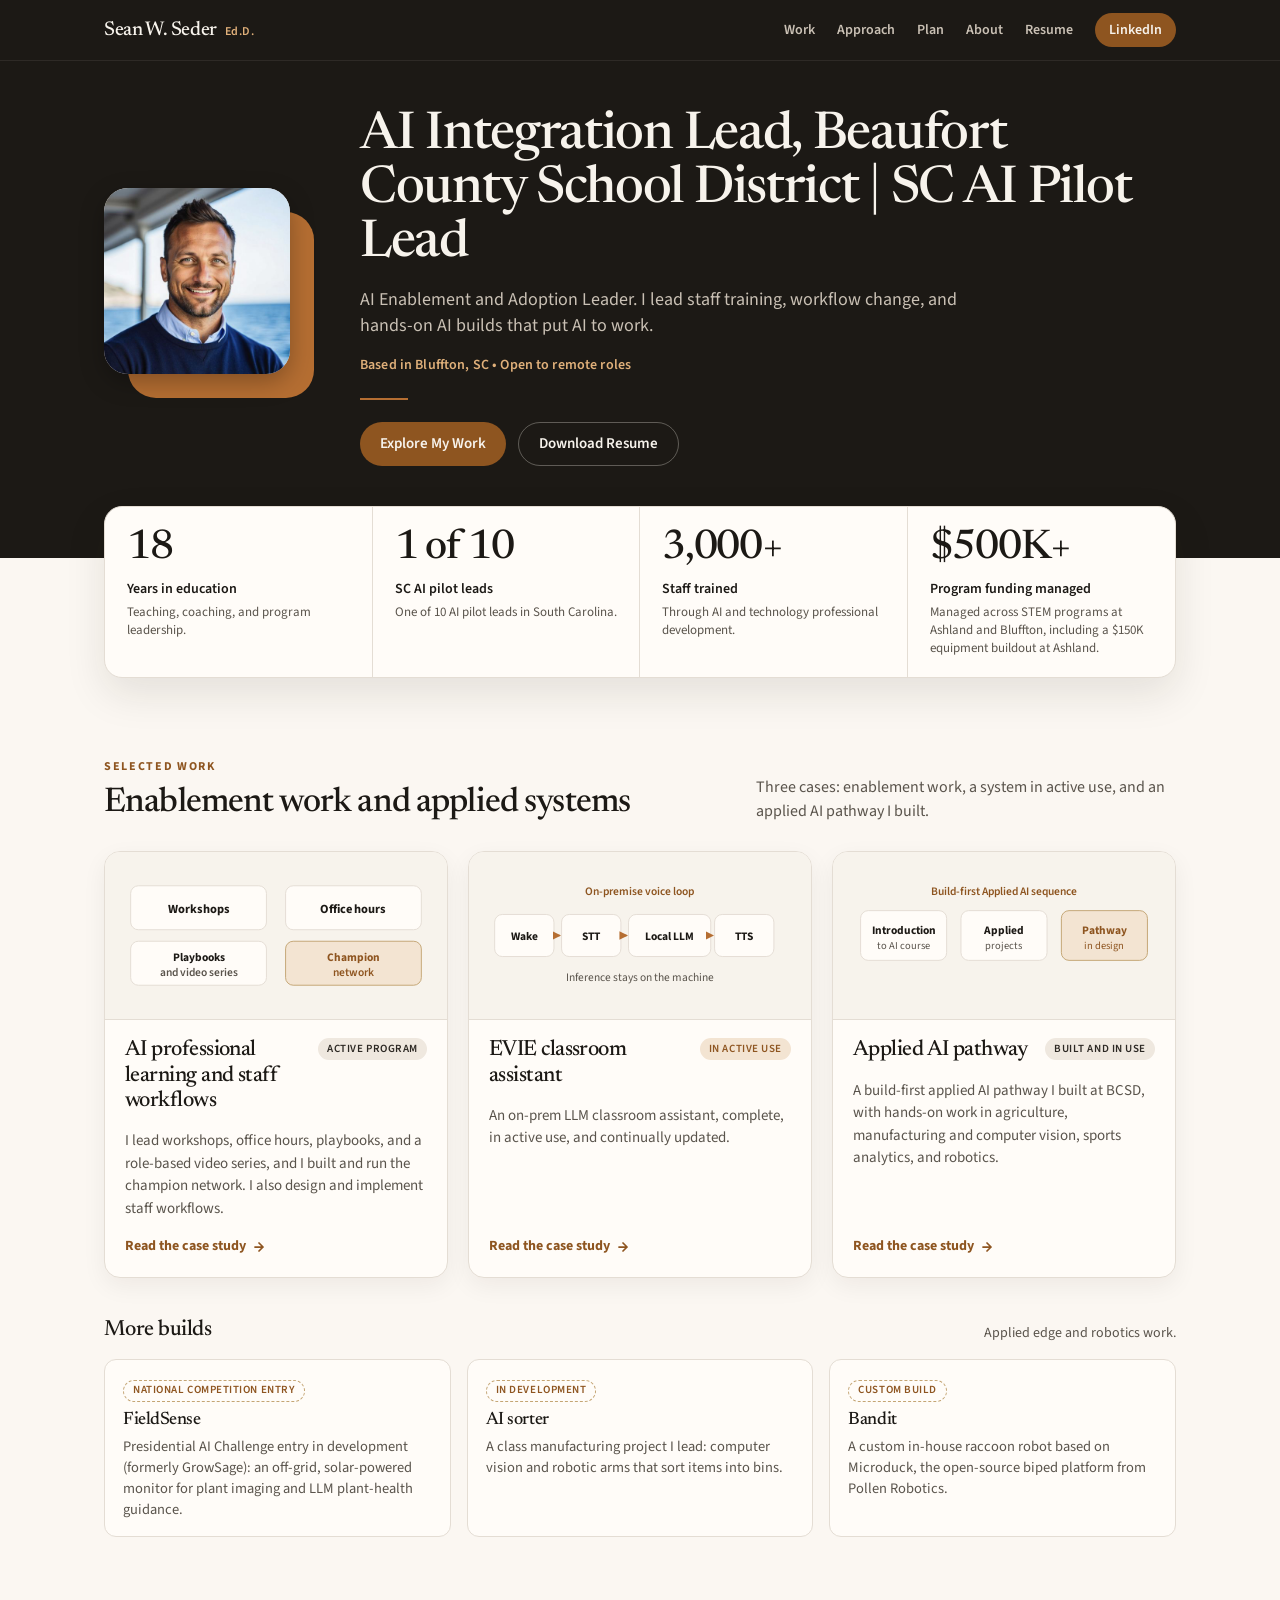
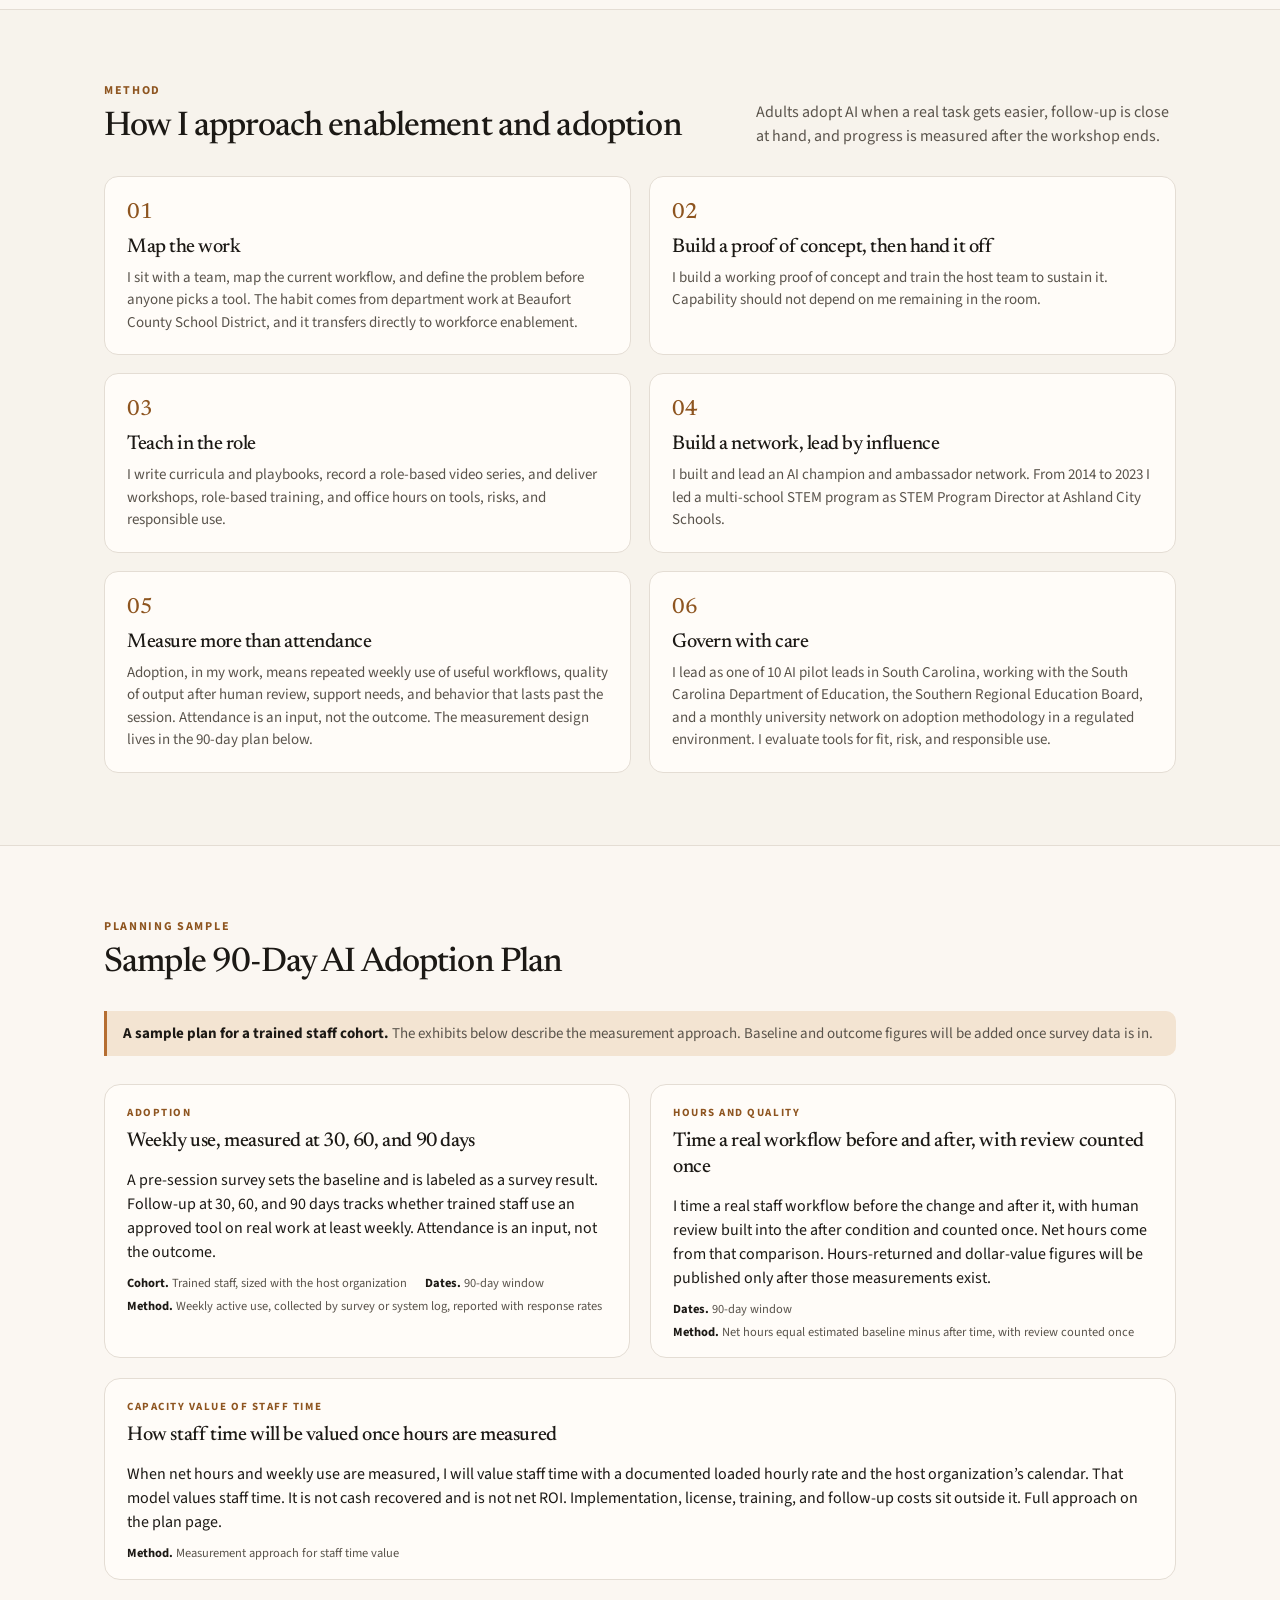
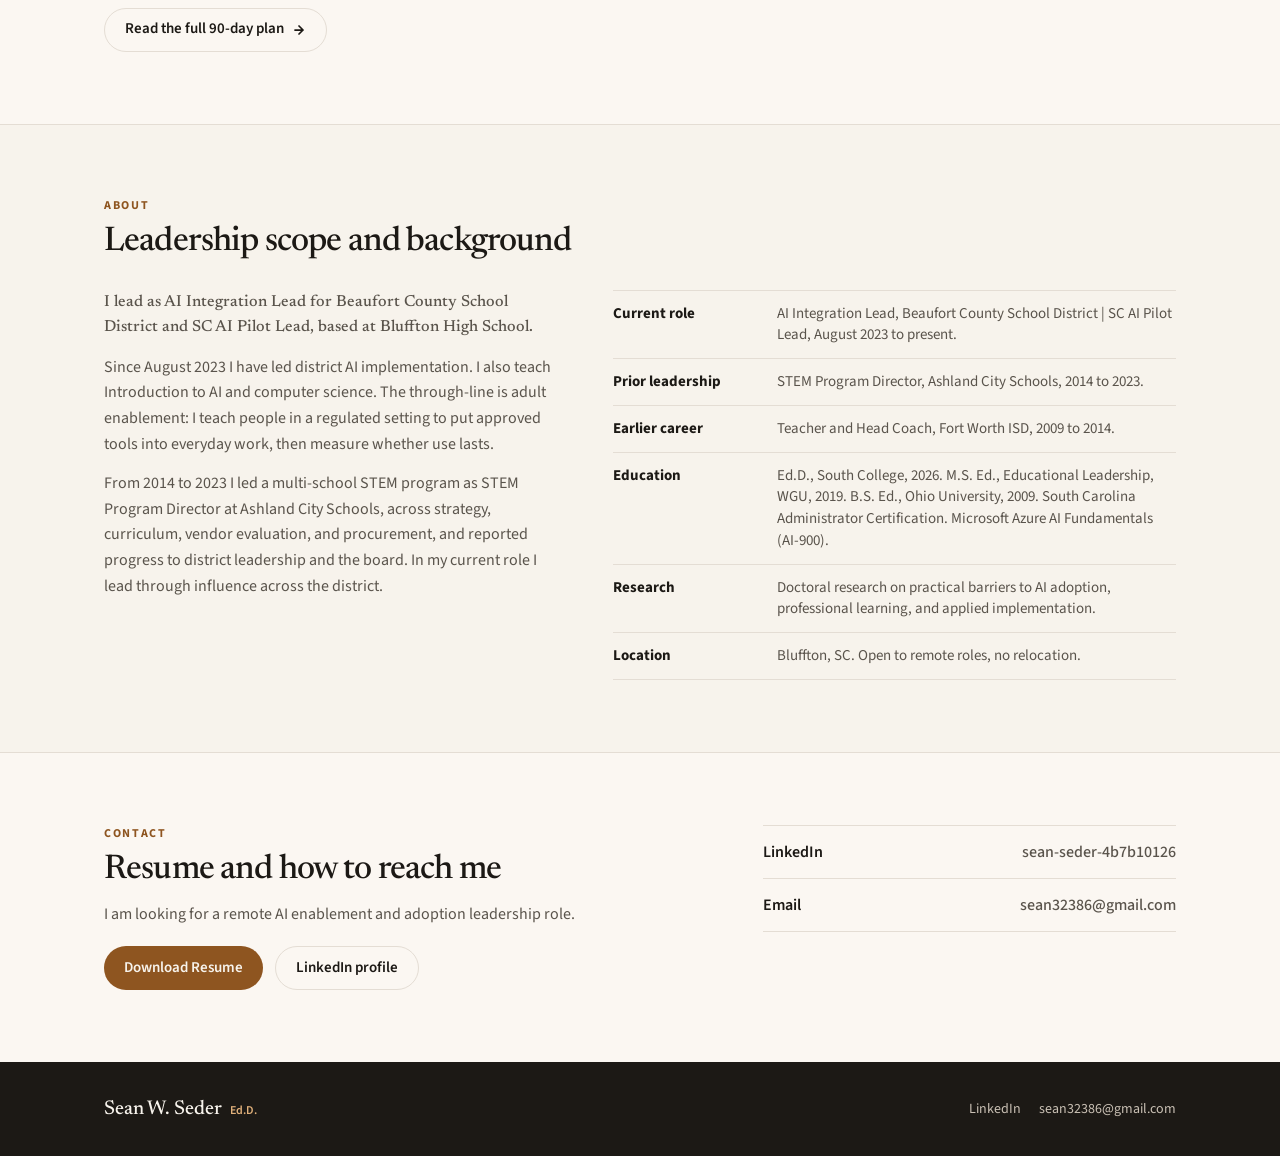
==== commit f33ab819: "Nov 18: publish resume master and Quill portfolio voice copy; cache-bust resume links" ====
--- a/index.html
+++ b/index.html
@@ -72,7 +72,7 @@
   padding-right: var(--pad);
 }
 
-/* Small tag style for figure labels */
+/* Target tag: small, tasteful, for unverified figures only */
 .tg, .tag-target {
   display: inline-flex; align-items: center; justify-content: center;
   height: 18px; padding: 0 7px; border-radius: 100px;
@@ -769,7 +769,7 @@
       <a href="#approach">Approach</a>
       <a href="#plan">Plan</a>
       <a href="#about">About</a>
-      <a href="Sean_Seder_Resume.pdf">Resume</a>
+      <a href="Sean_Seder_Resume.pdf?v=20261118">Resume</a>
       <a class="nav-cta" href="https://www.linkedin.com/in/sean-seder-4b7b10126">LinkedIn</a>
     </nav>
     <nav class="mobile-panel" aria-label="Mobile">
@@ -777,7 +777,7 @@
       <a href="#approach">Approach</a>
       <a href="#plan">Plan</a>
       <a href="#about">About</a>
-      <a href="Sean_Seder_Resume.pdf">Resume</a>
+      <a href="Sean_Seder_Resume.pdf?v=20261118">Resume</a>
       <a href="https://www.linkedin.com/in/sean-seder-4b7b10126">LinkedIn</a>
     </nav>
   </div>
@@ -795,18 +795,18 @@
     </div>
     <div class="hero-copy">
       <h1>AI Integration Lead, Beaufort County School District | SC AI Pilot Lead</h1>
-      <p class="hero-support">AI Enablement and Adoption Leader. I combine program leadership, educator training, and hands-on AI development to help people put AI to work.</p>
+      <p class="hero-support">AI Enablement and Adoption Leader. I lead staff training, workflow change, and hands-on AI builds that put AI to work.</p>
       <p class="avail">Based in Bluffton, SC • Open to remote roles</p>
       <div class="rule" aria-hidden="true"></div>
       <div class="actions">
         <a class="btn btn-primary" href="#work">Explore My Work</a>
-        <a class="btn btn-ghost" href="Sean_Seder_Resume.pdf" download="Sean_W_Seder_Resume.pdf">Download Resume</a>
+        <a class="btn btn-ghost" href="Sean_Seder_Resume.pdf?v=20261118" download="Sean_W_Seder_Resume.pdf">Download Resume</a>
       </div>
     </div>
   </div>
 </section>
 
-<section class="proof" aria-label="Supported proof points">
+<section class="proof" aria-label="Proof points">
   <div class="wrap">
     <div class="proof-card">
       <div class="kpi">
@@ -827,7 +827,7 @@
       <div class="kpi">
         <div class="kpi-value">$500K+</div>
         <div class="kpi-label">Program funding managed</div>
-        <div class="kpi-sub">Allocated for STEM and tech pathway programs at Ashland and Bluffton.</div>
+        <div class="kpi-sub">Managed across STEM programs at Ashland and Bluffton, including a $150K equipment buildout at Ashland.</div>
       </div>
     </div>
   </div>
@@ -840,7 +840,7 @@
         <div class="kicker">Selected work</div>
         <h2 class="section-title">Enablement work and applied systems</h2>
       </div>
-      <p class="section-lede">Three cases that show enablement work, a classroom system in active use, and an applied learning pathway.</p>
+      <p class="section-lede">Three cases: enablement work, a system in active use, and an applied AI pathway I built.</p>
     </div>
     <div class="cards">
       <article class="card">
@@ -872,12 +872,12 @@
             <h3>EVIE classroom assistant</h3>
             <span class="status status-active">In active use</span>
           </div>
-          <p class="card-desc">An on-premise, custom-built, in-house local LLM and classroom assistant. Complete, in active use, and continually updated.</p>
+          <p class="card-desc">An on-prem LLM classroom assistant, complete, in active use, and continually updated.</p>
           <a class="card-link" href="case-evie.html">Read the case study <svg viewBox="0 0 14 14" width="14" height="14" fill="none" aria-hidden="true"><path d="M3 7h8M7 3l4 4-4 4" stroke="currentColor" stroke-width="1.75" stroke-linecap="round" stroke-linejoin="round"/></svg></a>
         </div>
       </article>
       <article class="card">
-        <div class="card-visual"><svg viewBox="0 0 320 140" role="img" aria-label="Applied AI pathway: introduction, applied projects, 2027 to 2028 design">
+        <div class="card-visual"><svg viewBox="0 0 320 140" role="img" aria-label="Applied AI pathway in design: introduction, applied projects, credentials">
   <rect x="10" y="44" width="90" height="52" rx="8" fill="#FFFCF8" stroke="#E4DDD4"/>
   <text x="55" y="68" text-anchor="middle" font-family="Source Sans 3, sans-serif" font-size="12" font-weight="700" fill="#1C1915">Introduction</text>
   <text x="55" y="84" text-anchor="middle" font-family="Source Sans 3, sans-serif" font-size="11" fill="#5A544C">to AI course</text>
@@ -886,15 +886,15 @@
   <text x="160" y="84" text-anchor="middle" font-family="Source Sans 3, sans-serif" font-size="11" fill="#5A544C">projects</text>
   <rect x="220" y="44" width="90" height="52" rx="8" fill="#F3E4D2" stroke="#C4A574"/>
   <text x="265" y="68" text-anchor="middle" font-family="Source Sans 3, sans-serif" font-size="12" font-weight="700" fill="#8E5520">Pathway</text>
-  <text x="265" y="84" text-anchor="middle" font-family="Source Sans 3, sans-serif" font-size="11" fill="#8E5520">2027-28</text>
+  <text x="265" y="84" text-anchor="middle" font-family="Source Sans 3, sans-serif" font-size="11" fill="#8E5520">in design</text>
   <text x="160" y="28" text-anchor="middle" font-family="Source Sans 3, sans-serif" font-size="12" font-weight="600" fill="#8E5520">Build-first Applied AI sequence</text>
 </svg></div>
         <div class="card-body">
           <div class="card-top">
             <h3>Applied AI pathway</h3>
-            <span class="status status-plan">Designed for 2027-28</span>
+            <span class="status status-delivered">Built and in use</span>
           </div>
-          <p class="card-desc">A build-first Applied AI sequence. The introductory course and applied projects are running, and the pathway design is written for 2027 to 2028.</p>
+          <p class="card-desc">A build-first applied AI pathway I built at BCSD, with hands-on work in agriculture, manufacturing and computer vision, sports analytics, and robotics.</p>
           <a class="card-link" href="case-pathway.html">Read the case study <svg viewBox="0 0 14 14" width="14" height="14" fill="none" aria-hidden="true"><path d="M3 7h8M7 3l4 4-4 4" stroke="currentColor" stroke-width="1.75" stroke-linecap="round" stroke-linejoin="round"/></svg></a>
         </div>
       </article>
@@ -902,19 +902,13 @@
     <div class="more" id="more">
       <div class="more-head">
         <h3>More builds</h3>
-        <p class="more-note">A product in gated beta, plus applied edge and robotics work.</p>
-      </div>
-      <!-- TODO(Doc): add a CaddieJr case study only if you want more than this card. It is a pre-launch gated beta with no users and no revenue. -->
+        <p class="more-note">Applied edge and robotics work.</p>
+      </div>
       <div class="more-grid">
-        <article class="more-item">
-          <span class="status status-beta">Gated beta</span>
-          <h4>CaddieJr</h4>
-          <p>An AI golf coaching platform I built. It is market-ready and in a pre-launch gated beta, with no users and no revenue. Coaching plans, adaptive skill plans, and session analysis. <a href="https://www.caddiejr.com/">caddiejr.com</a></p>
-        </article>
         <article class="more-item">
           <span class="status status-plan">National competition entry</span>
           <h4>FieldSense</h4>
-          <p>An AI edge node, formerly GrowSage, for plant imaging and plant-health guidance. Portable and off-grid by design. Entered in the national Presidential AI Challenge for 2026 to 27.</p>
+          <p>Presidential AI Challenge entry in development (formerly GrowSage): an off-grid, solar-powered monitor for plant imaging and LLM plant-health guidance.</p>
         </article>
         <article class="more-item">
           <span class="status status-plan">In development</span>
@@ -938,7 +932,7 @@
         <div class="kicker">Method</div>
         <h2 class="section-title">How I approach enablement and adoption</h2>
       </div>
-      <p class="section-lede">Adults adopt AI when a real task gets easier, support is close at hand, and progress is measured after the workshop ends.</p>
+      <p class="section-lede">Adults adopt AI when a real task gets easier, follow-up is close at hand, and progress is measured after the workshop ends.</p>
     </div>
     <div class="steps">
       <article class="step">
@@ -959,7 +953,7 @@
       <article class="step">
         <div class="step-num">04</div>
         <h3>Build a network, lead by influence</h3>
-        <p>I built and run an AI champion and ambassador network. From 2014 to 2023 I led a multi-school STEM and applied robotics program with machine learning at Ashland City Schools.</p>
+        <p>I built and lead an AI champion and ambassador network. From 2014 to 2023 I led a multi-school STEM program as STEM Program Director at Ashland City Schools.</p>
       </article>
     </div>
     <div class="steps" style="margin-top:18px">
@@ -971,7 +965,7 @@
       <article class="step">
         <div class="step-num">06</div>
         <h3>Govern with care</h3>
-        <p>As one of 10 AI pilot leads in South Carolina, I work with the South Carolina Department of Education, the Southern Regional Education Board, and a monthly university network on adoption methodology in a regulated environment. I evaluate tools for fit, risk, and responsible use.</p>
+        <p>I lead as one of 10 AI pilot leads in South Carolina, working with the South Carolina Department of Education, the Southern Regional Education Board, and a monthly university network on adoption methodology in a regulated environment. I evaluate tools for fit, risk, and responsible use.</p>
       </article>
     </div>
   </div>
@@ -981,17 +975,17 @@
   <div class="wrap">
     <div class="section-head">
       <div>
-        <div class="kicker">Adoption plan</div>
-        <h2 class="section-title">90-Day AI Adoption Plan</h2>
-      </div>
-    </div>
-    <p class="plan-note"><strong>The plan I use with a trained staff cohort.</strong> It measures weekly use, hours returned on a real workflow, and the capacity value of staff time.<!-- TODO(Doc): add real figure for baseline weekly use, day-30/60/90 weekly use, net hours returned, and staff-time value --></p>
+        <div class="kicker">Planning sample</div>
+        <h2 class="section-title">Sample 90-Day AI Adoption Plan</h2>
+      </div>
+    </div>
+    <p class="plan-note"><strong>A sample plan for a trained staff cohort.</strong> The exhibits below describe the measurement approach. Baseline and outcome figures will be added once survey data is in.</p>
 
     <div class="exhibits">
       <article class="exhibit">
         <div class="exhibit-kicker">Adoption</div>
         <h3 class="exhibit-title">Weekly use, measured at 30, 60, and 90 days</h3>
-        <p>A pre-session survey sets the baseline. Follow-up at 30, 60, and 90 days tracks whether trained staff use an approved tool on real work at least weekly. Attendance is an input, not the outcome.</p>
+        <p>A pre-session survey sets the baseline and is labeled as a survey result. Follow-up at 30, 60, and 90 days tracks whether trained staff use an approved tool on real work at least weekly. Attendance is an input, not the outcome.</p>
         <div class="chart-meta">
   <span><strong>Cohort.</strong> Trained staff, sized with the host organization</span>
   <span><strong>Dates.</strong> 90-day window</span>
@@ -1002,19 +996,19 @@
       <article class="exhibit">
         <div class="exhibit-kicker">Hours and quality</div>
         <h3 class="exhibit-title">Time a real workflow before and after, with review counted once</h3>
-        <p>I time a real staff workflow before the change and after it, with human review built into the after condition and counted once. Net hours come from that comparison.</p>
+        <p>I time a real staff workflow before the change and after it, with human review built into the after condition and counted once. Net hours come from that comparison. Hours-returned and dollar-value figures will be published only after those measurements exist.</p>
         <div class="chart-meta">
   <span><strong>Dates.</strong> 90-day window</span>
-  <span><strong>Method.</strong> Net hours equal baseline time minus after time, with review counted once</span>
+  <span><strong>Method.</strong> Net hours equal estimated baseline minus after time, with review counted once</span>
 </div>
       </article>
 
       <article class="exhibit wide">
         <div class="exhibit-kicker">Capacity value of staff time</div>
-        <h3 class="exhibit-title">How I value staff time</h3>
-        <p>I value measured net hours and weekly use with a documented loaded hourly rate and the host organization’s calendar. That model values staff time. It is not cash recovered and is not net ROI. Implementation, license, training, and support costs sit outside it. <a href="case-90day.html">Full approach on the plan page</a>.</p>
+        <h3 class="exhibit-title">How staff time will be valued once hours are measured</h3>
+        <p>When net hours and weekly use are measured, I will value staff time with a documented loaded hourly rate and the host organization’s calendar. That model values staff time. It is not cash recovered and is not net ROI. Implementation, license, training, and follow-up costs sit outside it. <a href="case-90day.html">Full approach on the plan page</a>.</p>
         <div class="chart-meta">
-  <span><strong>Method.</strong> Staff time valued with a documented loaded hourly rate</span>
+  <span><strong>Method.</strong> Measurement approach for staff time value</span>
 </div>
       </article>
     </div>
@@ -1035,14 +1029,14 @@
     </div>
     <div class="about-grid">
       <div>
-        <p class="about-lead">I serve as AI Integration Lead for Beaufort County School District and SC AI Pilot Lead, based at Bluffton High School.</p>
-        <p>Since August 2023 I have led district AI implementation. I also lead Introduction to AI and computer science at Bluffton High School. The through-line is adult enablement: helping people in a regulated setting put approved tools into everyday work, then measuring whether use lasts.</p>
-        <p>From 2014 to 2023 I led a multi-school STEM and applied robotics program with machine learning at Ashland City Schools, across strategy, curriculum, vendor evaluation, and procurement, and I reported progress to district leadership and the board. In my current role I lead through influence across the district.</p>
+        <p class="about-lead">I lead as AI Integration Lead for Beaufort County School District and SC AI Pilot Lead, based at Bluffton High School.</p>
+        <p>Since August 2023 I have led district AI implementation. I also teach Introduction to AI and computer science. The through-line is adult enablement: I teach people in a regulated setting to put approved tools into everyday work, then measure whether use lasts.</p>
+        <p>From 2014 to 2023 I led a multi-school STEM program as STEM Program Director at Ashland City Schools, across strategy, curriculum, vendor evaluation, and procurement, and reported progress to district leadership and the board. In my current role I lead through influence across the district.</p>
       </div>
       <ul class="fact-list">
         <li><strong>Current role</strong><span>AI Integration Lead, Beaufort County School District | SC AI Pilot Lead, August 2023 to present.</span></li>
-        <li><strong>Prior leadership</strong><span>STEM and applied robotics program leadership, Ashland City Schools, 2014 to 2023.</span></li>
-        <li><strong>Earlier career</strong><span>Head Coach and classroom faculty, Fort Worth ISD, 2009 to 2014.</span></li>
+        <li><strong>Prior leadership</strong><span>STEM Program Director, Ashland City Schools, 2014 to 2023.</span></li>
+        <li><strong>Earlier career</strong><span>Teacher and Head Coach, Fort Worth ISD, 2009 to 2014.</span></li>
         <li><strong>Education</strong><span>Ed.D., South College, 2026. M.S. Ed., Educational Leadership, WGU, 2019. B.S. Ed., Ohio University, 2009. South Carolina Administrator Certification. Microsoft Azure AI Fundamentals (AI-900).</span></li>
         <li><strong>Research</strong><span>Doctoral research on practical barriers to AI adoption, professional learning, and applied implementation.</span></li>
         <li><strong>Location</strong><span>Bluffton, SC. Open to remote roles, no relocation.</span></li>
@@ -1059,7 +1053,7 @@
         <h2 class="section-title">Resume and how to reach me</h2>
         <p class="section-lede" style="margin-top:12px;text-align:left;max-width:none;">I am looking for a remote AI enablement and adoption leadership role.</p>
         <div class="contact-actions">
-          <a class="btn btn-primary" href="Sean_Seder_Resume.pdf" download="Sean_W_Seder_Resume.pdf">Download Resume</a>
+          <a class="btn btn-primary" href="Sean_Seder_Resume.pdf?v=20261118" download="Sean_W_Seder_Resume.pdf">Download Resume</a>
           <a class="btn btn-ghost-dark" href="https://www.linkedin.com/in/sean-seder-4b7b10126">LinkedIn profile</a>
         </div>
       </div>
